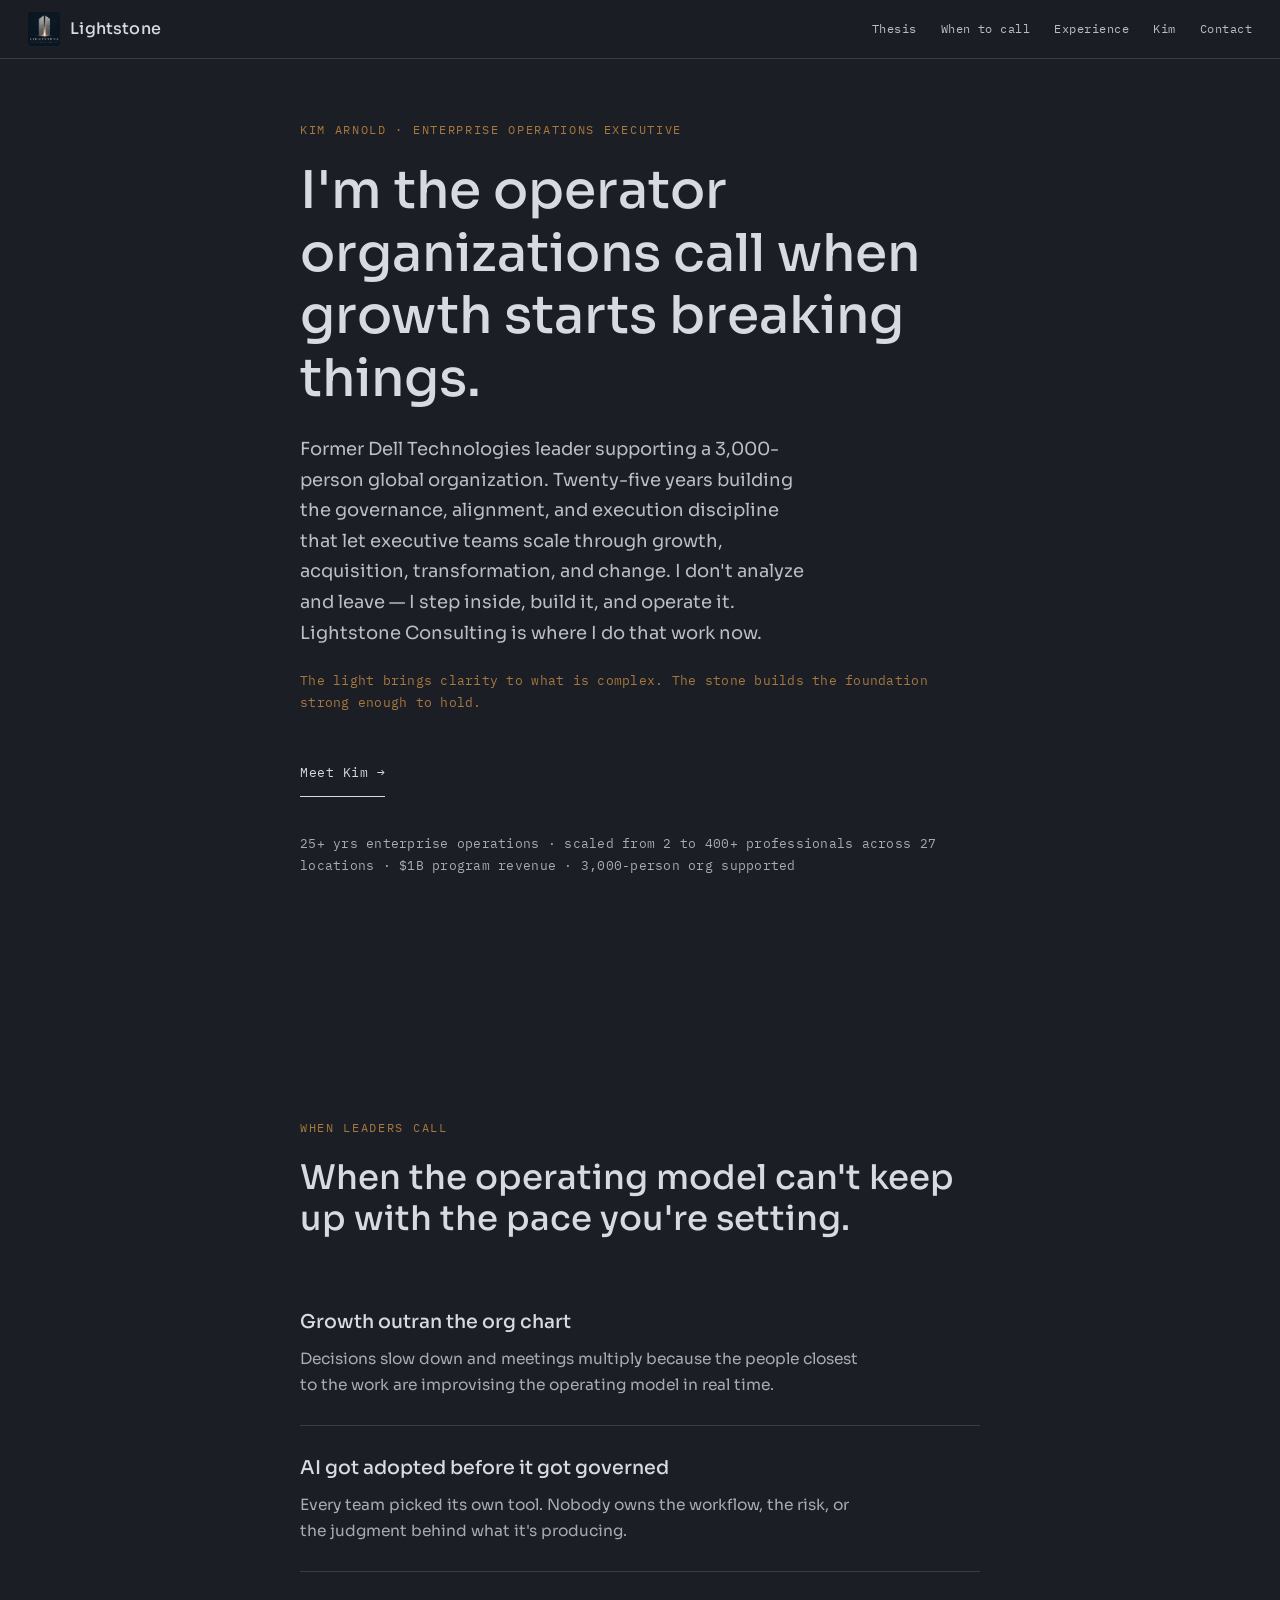
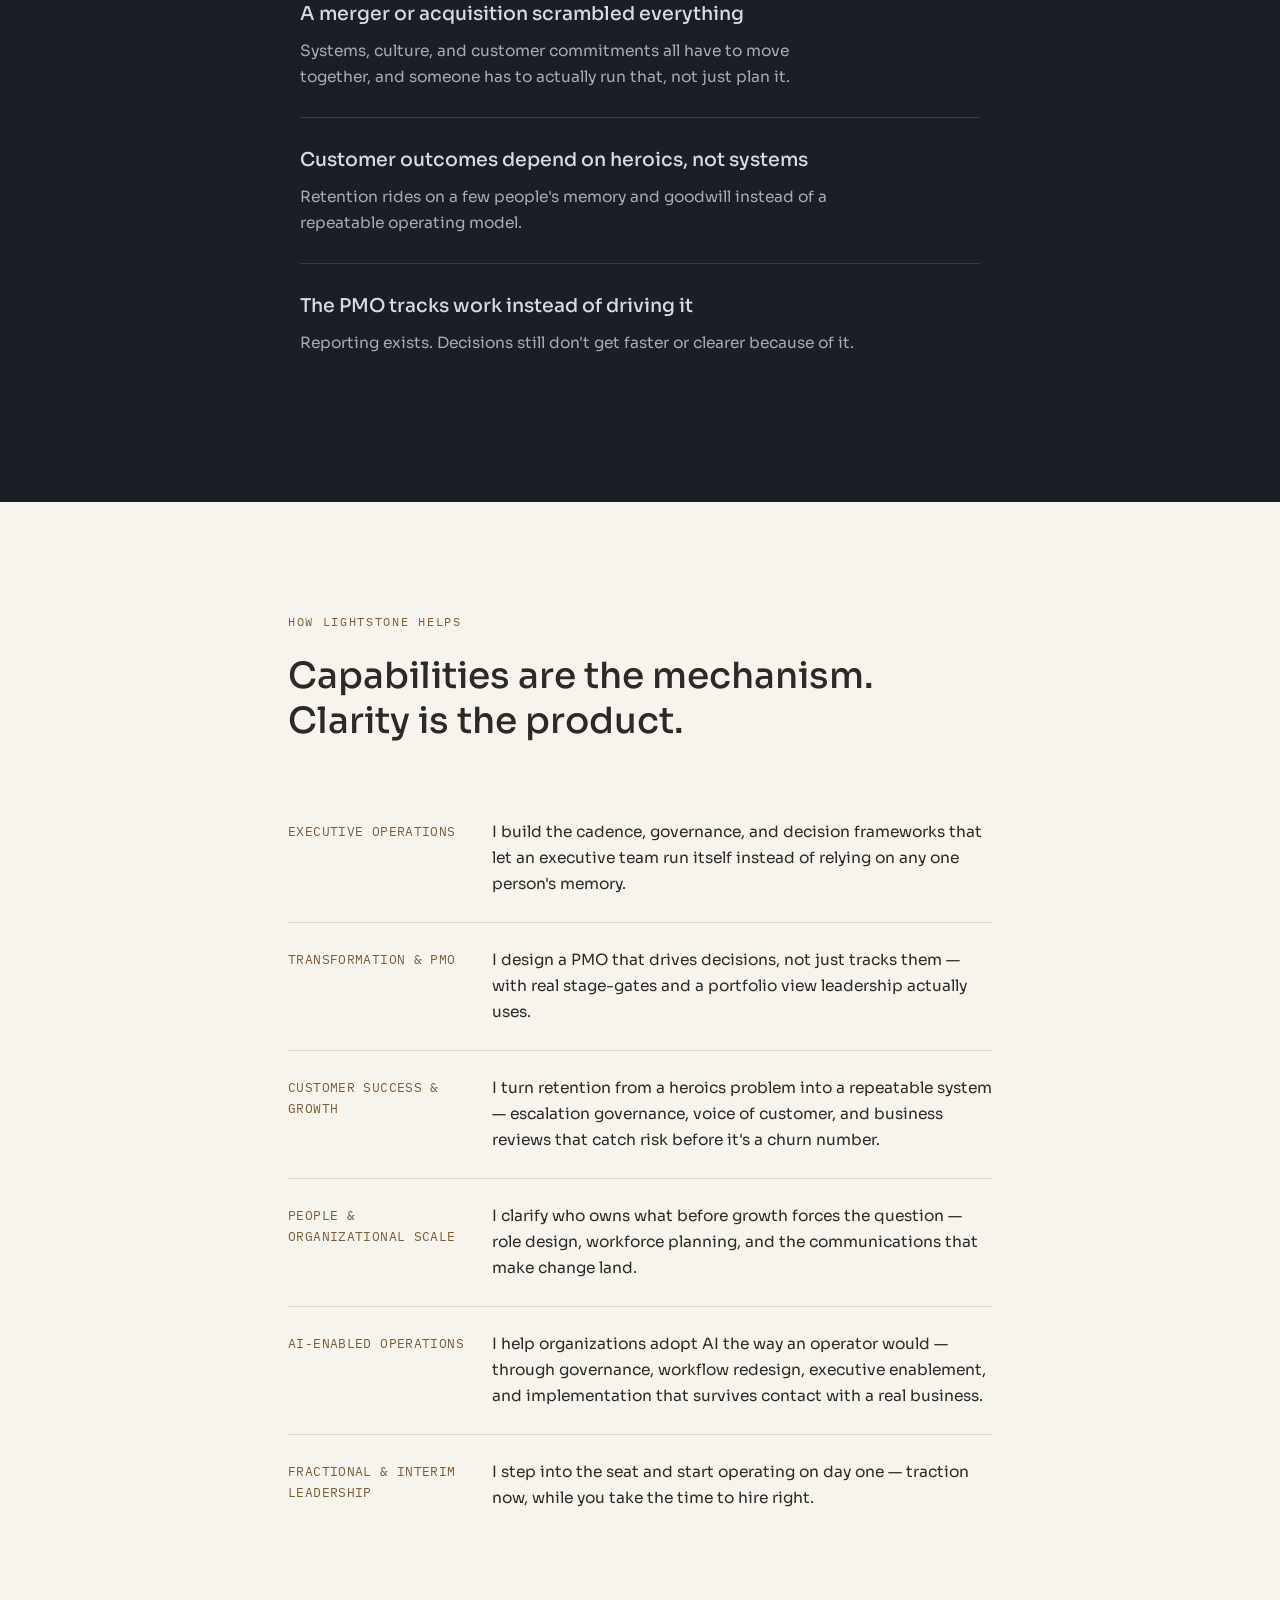
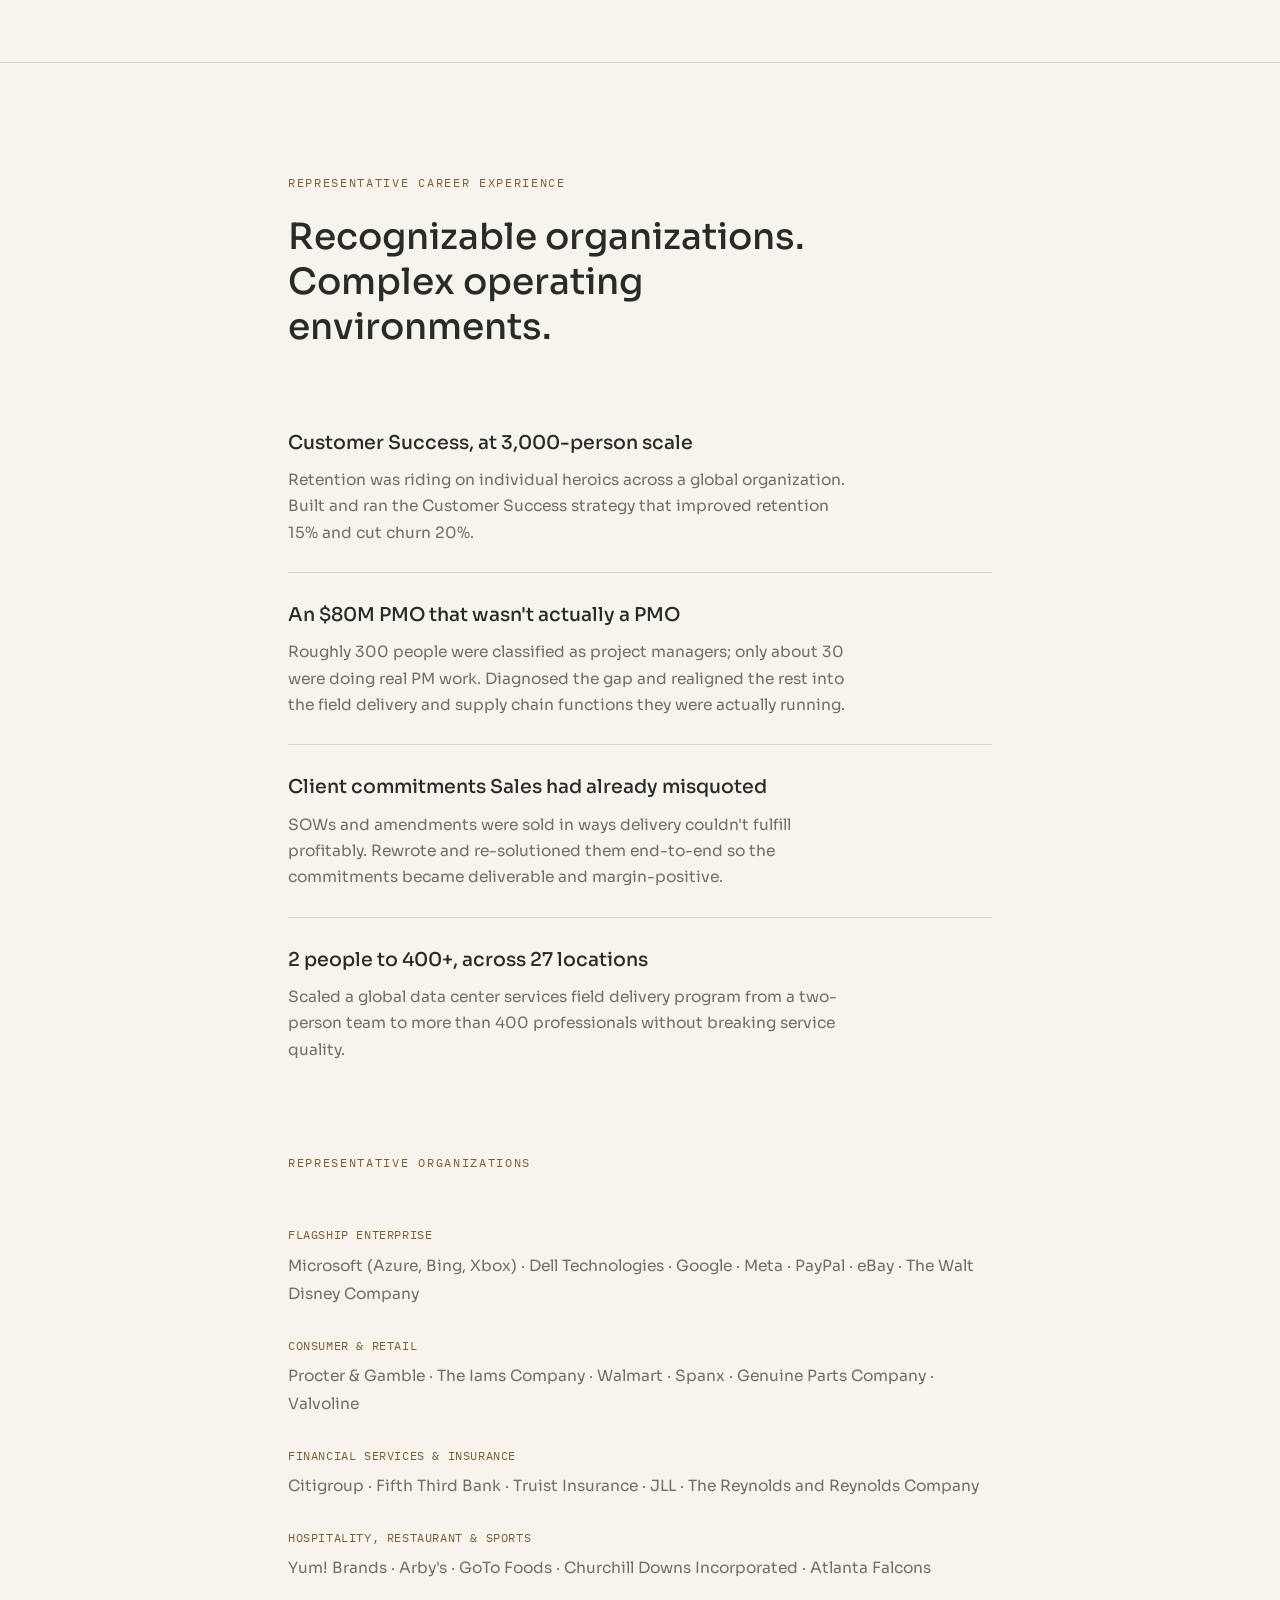
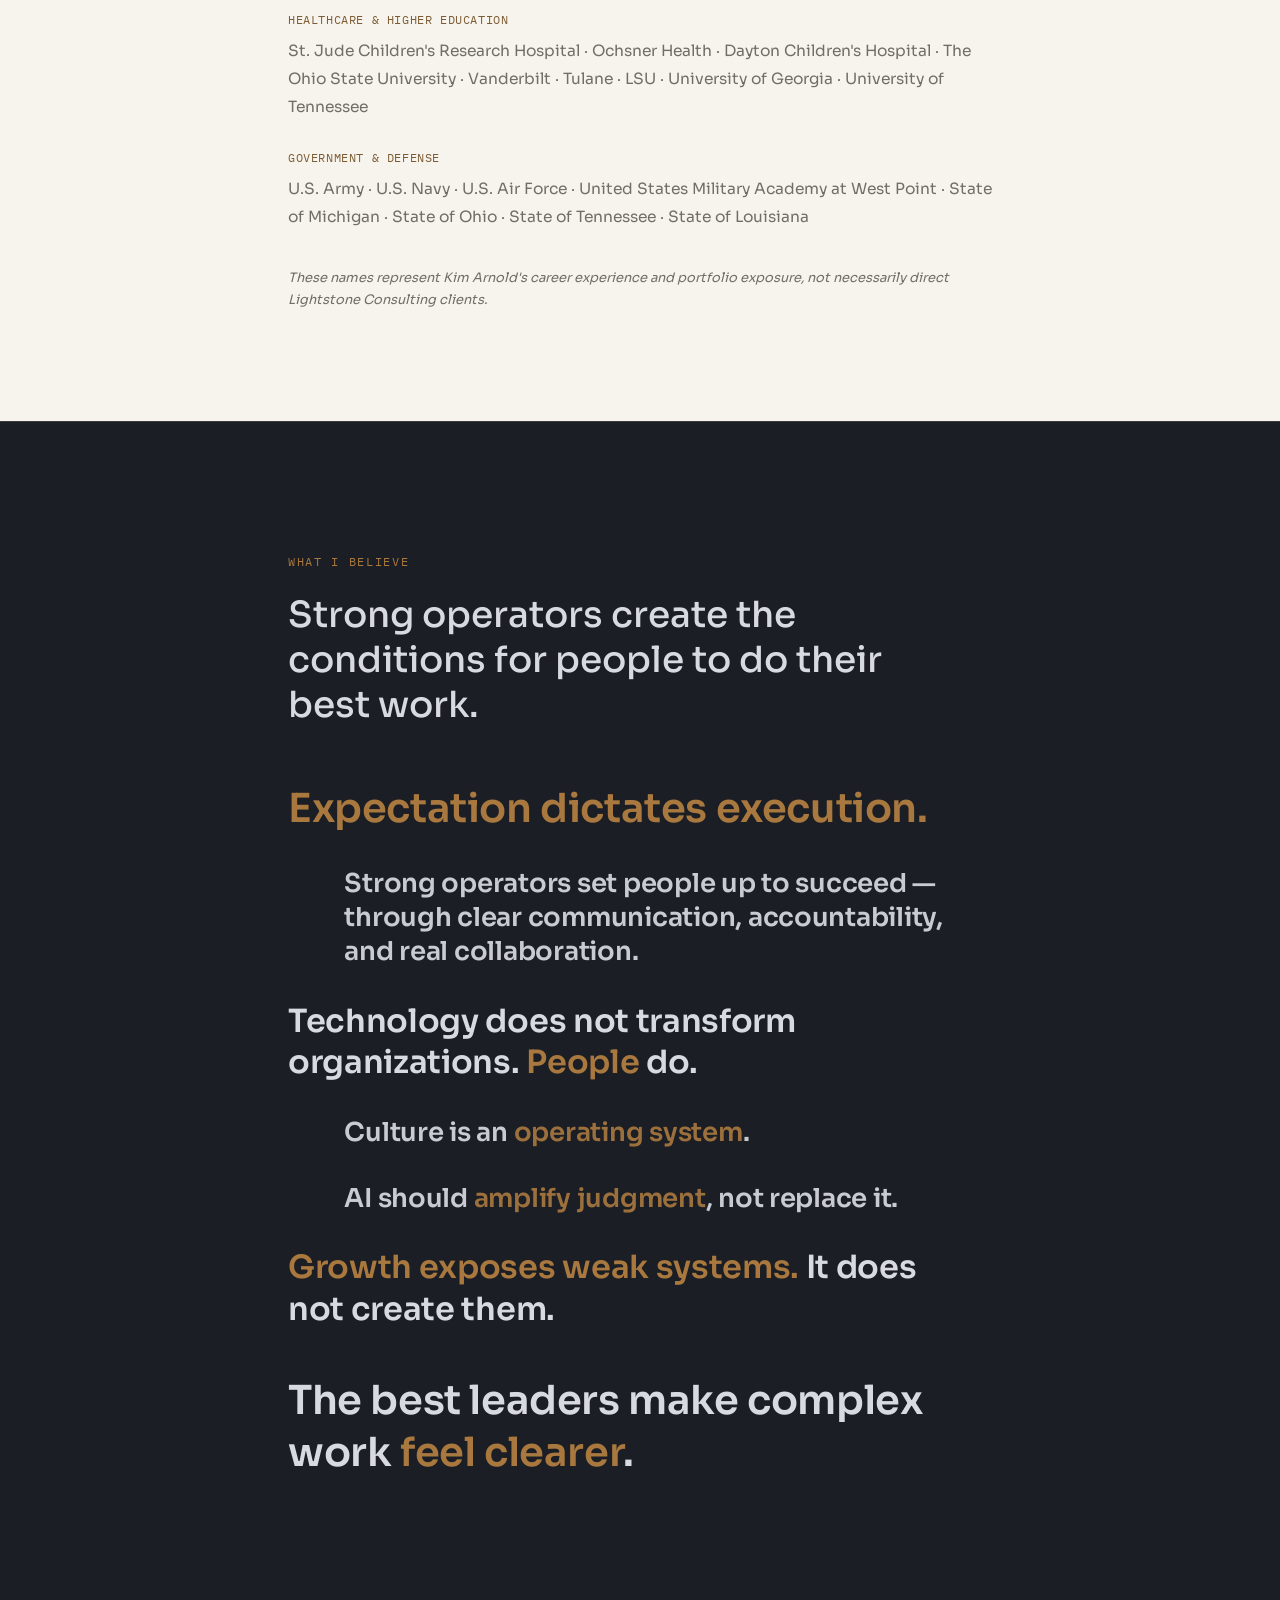
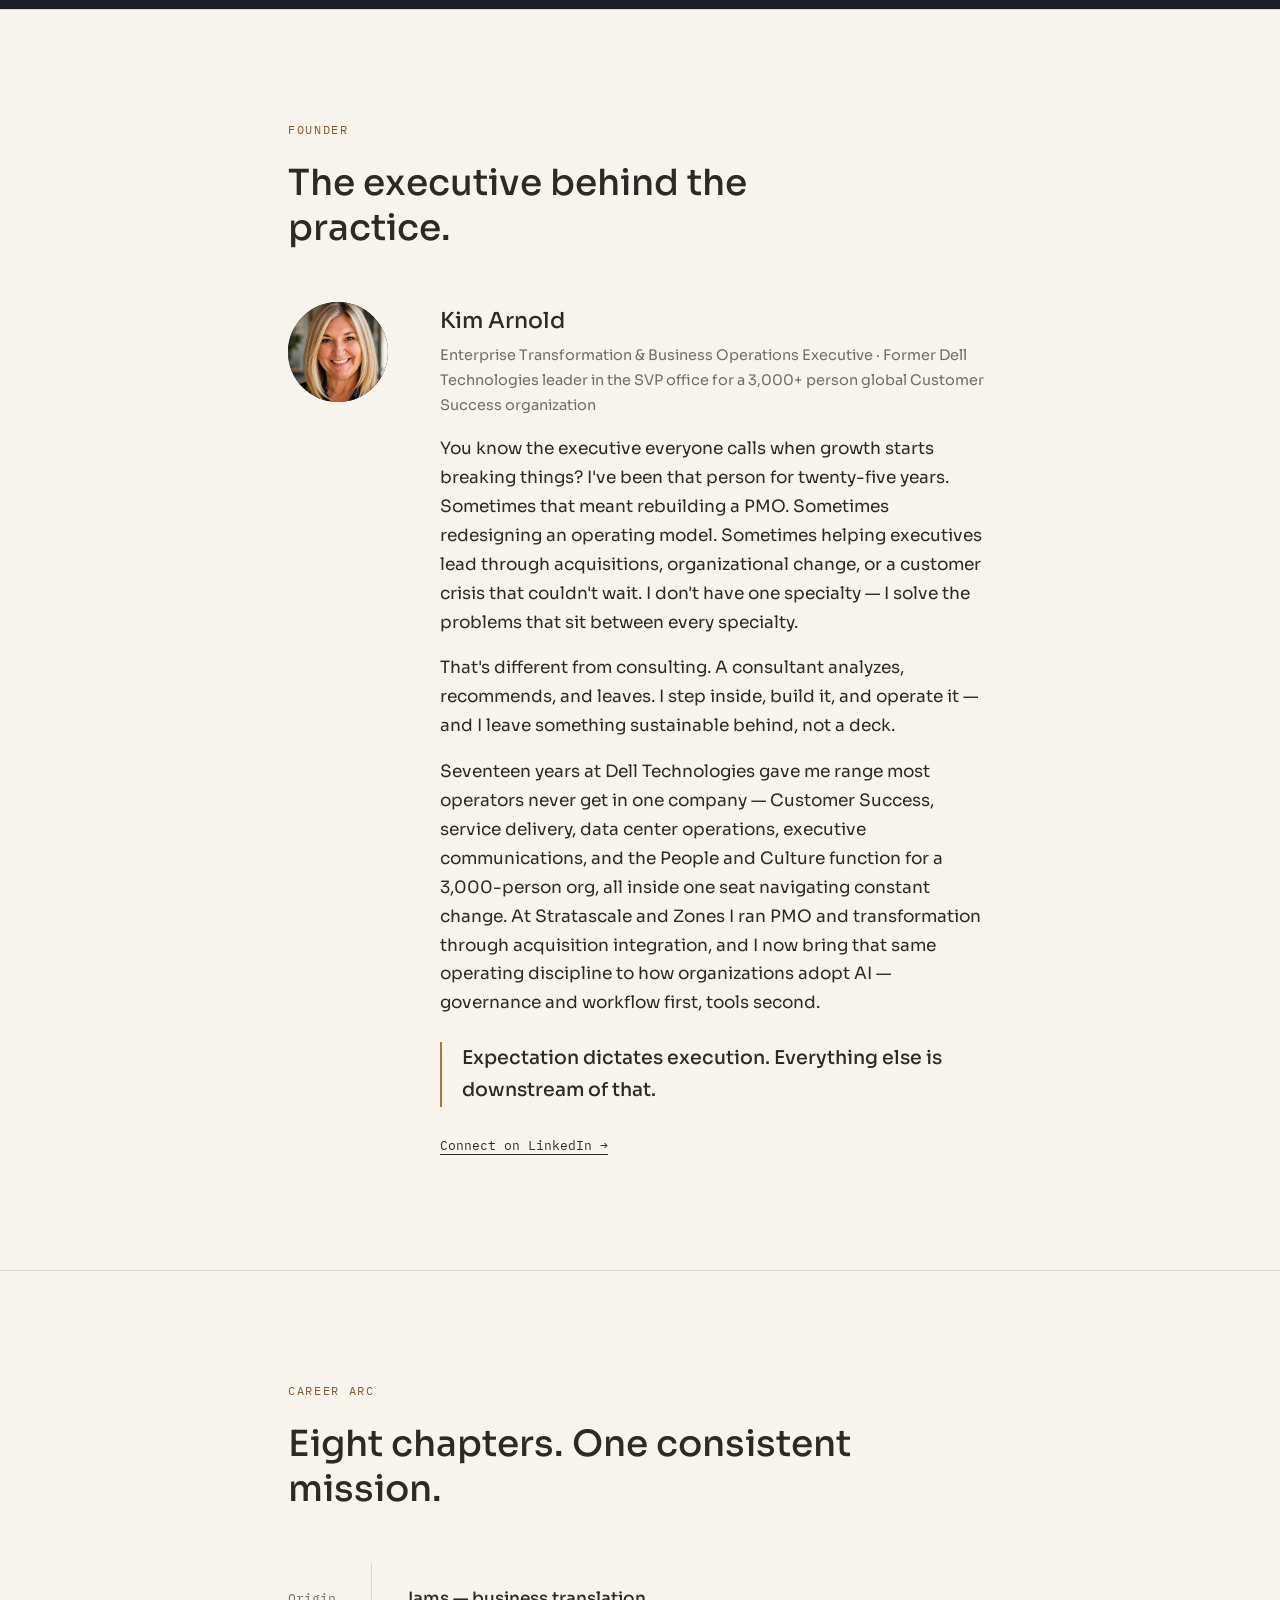
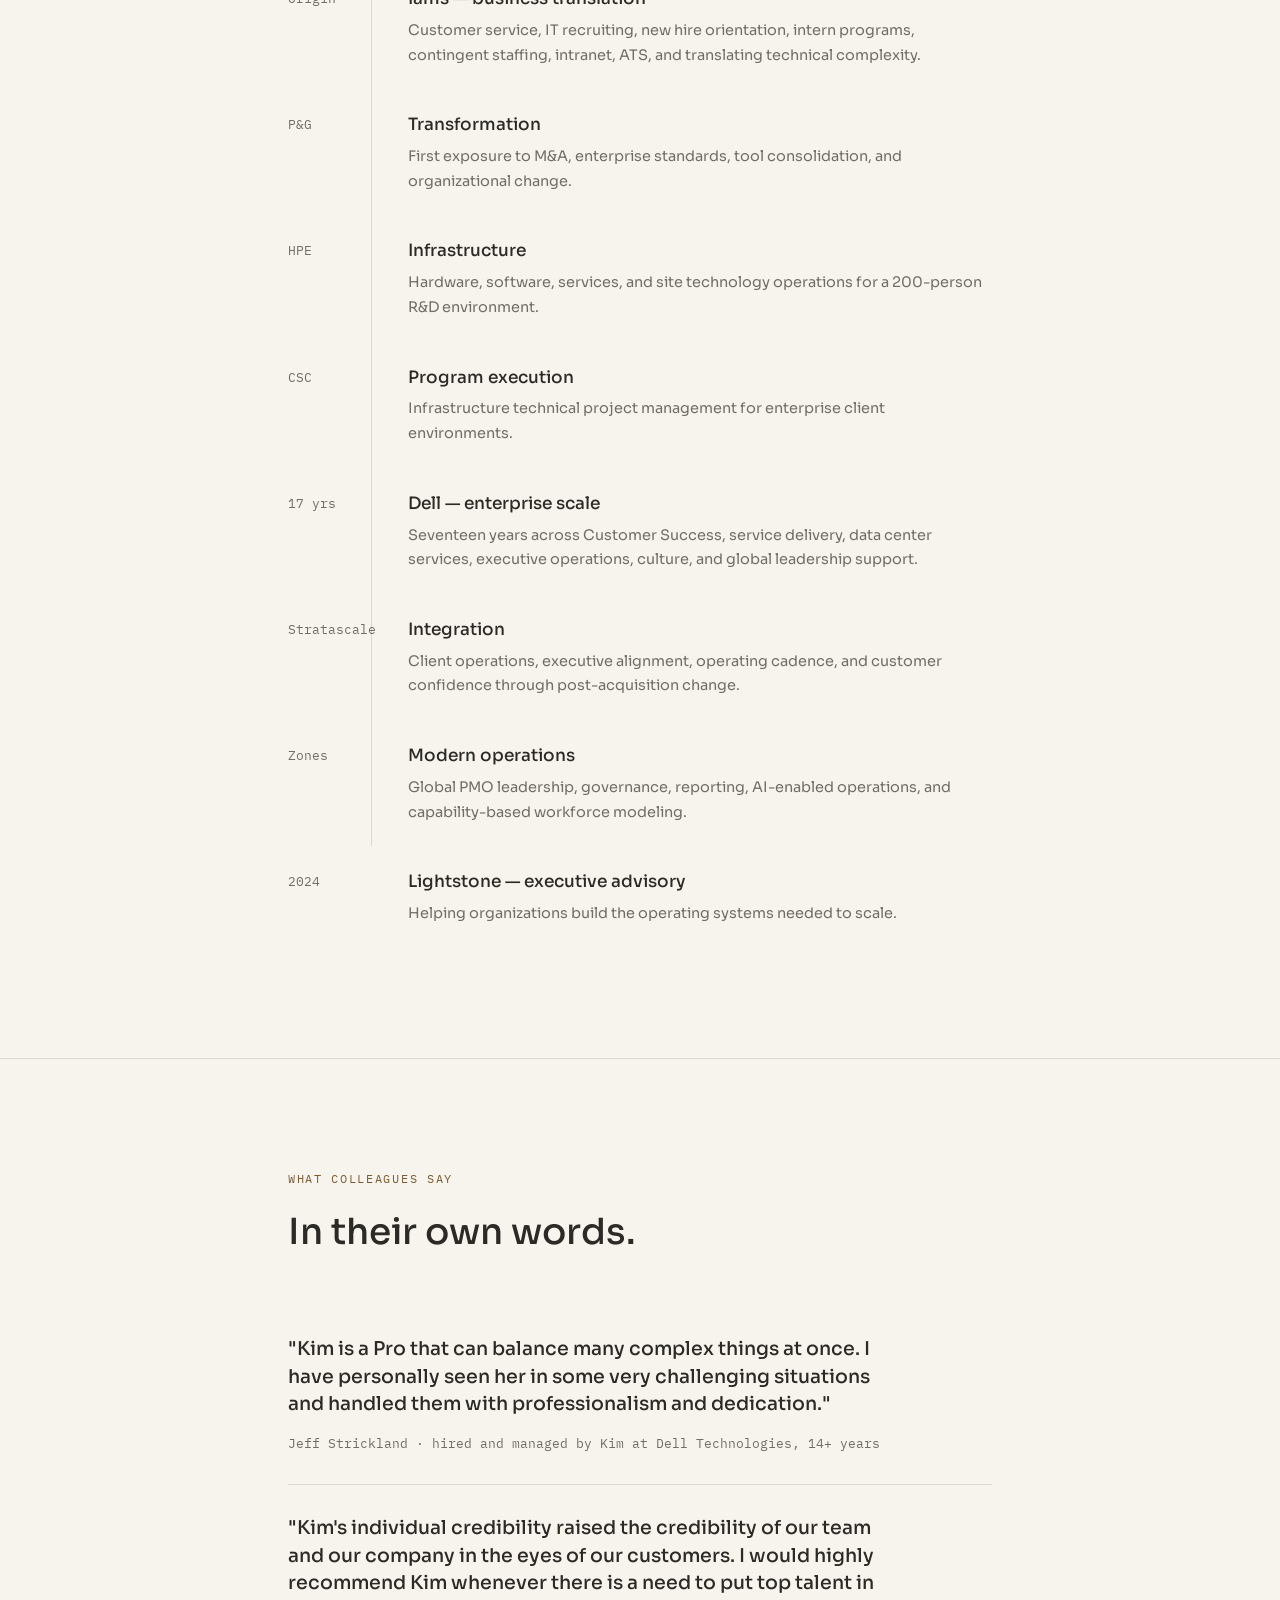
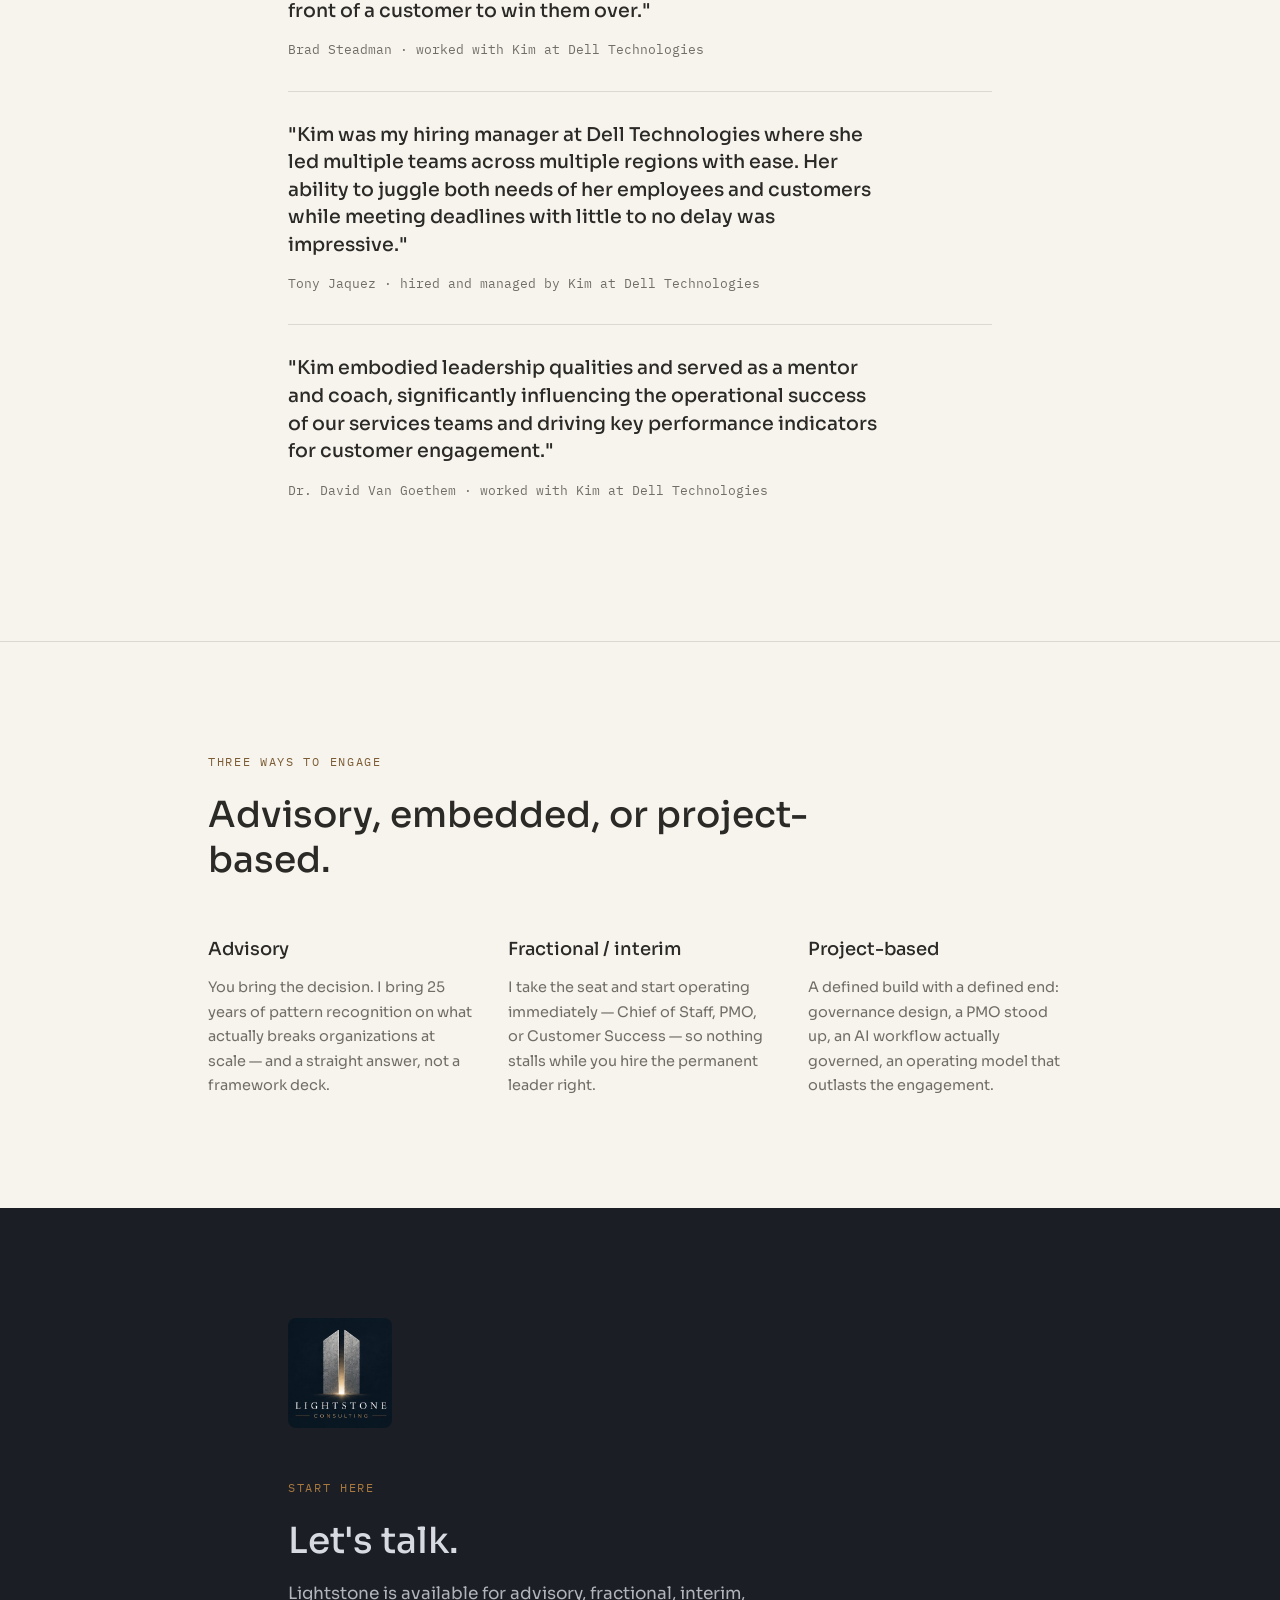
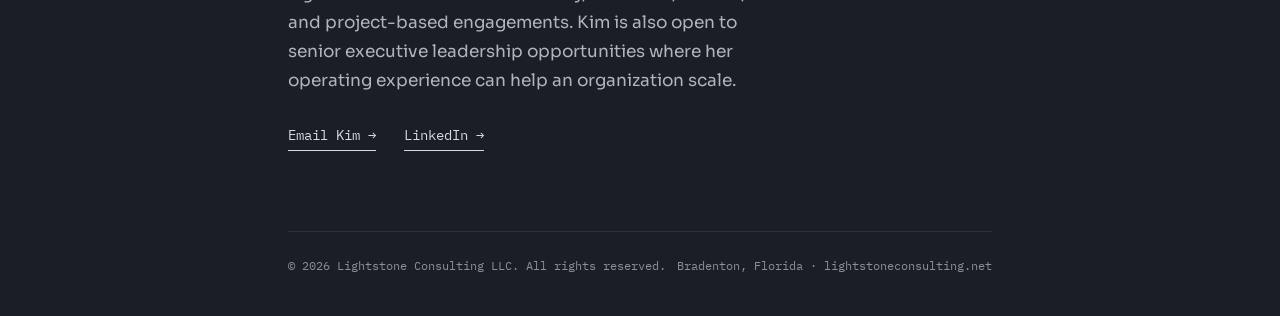
==== index.html @ 199e10e1 "Add files via upload" ====
<!DOCTYPE html>
<html lang="en">
<head>
<meta charset="UTF-8">
<meta name="viewport" content="width=device-width, initial-scale=1.0">
<title>Lightstone Consulting | Kim Arnold</title>
<meta name="description" content="Lightstone Consulting — Kim Arnold's executive advisory practice for organizations scaling through growth, transformation, and change.">
<link rel="preconnect" href="https://fonts.googleapis.com">
<link rel="preconnect" href="https://fonts.gstatic.com" crossorigin>
<link href="https://fonts.googleapis.com/css2?family=Sora:wght@400;500;600&family=IBM+Plex+Mono:wght@400;500&display=swap" rel="stylesheet">
<style>
  :root{
    --fog: #1b1e24;
    --fog-text: #d7dae0;
    --clear: #f7f4ee;
    --clear-text: #2b2a26;
    --muted: #706e66;
    --brass: #a8783f;
    --brass-dim: #7c5c34;
    --rule: rgba(43,42,38,0.14);
    --rule-dark: rgba(215,218,224,0.16);
    --serif: 'Sora', sans-serif;
    --sans: 'Sora', sans-serif;
    --mono: 'IBM Plex Mono', monospace;
  }
  *{box-sizing:border-box;}
  html{scroll-behavior:smooth;}
  body{
    margin:0;
    background:var(--clear);
    color:var(--clear-text);
    font-family:var(--sans);
    font-size:17px;
    line-height:1.7;
    -webkit-font-smoothing:antialiased;
  }
  a{color:inherit;}
  .wrap{max-width:760px;margin:0 auto;padding:0 28px;}
  .wrap-wide{max-width:920px;margin:0 auto;padding:0 28px;}

  /* nav */
  nav{
    position:fixed; top:0; left:0; right:0; z-index:50;
    display:flex; align-items:center; justify-content:space-between;
    padding:12px 28px;
    font-family:var(--mono); font-size:12px; letter-spacing:0.04em;
    color:var(--fog-text);
    background:rgba(27,30,36,0.92);
    border-bottom:1px solid var(--rule-dark);
  }
  nav .mark{font-family:var(--serif); font-size:16px; font-weight:500; letter-spacing:0.01em; display:flex; align-items:center; gap:10px;}
  nav .mark img{height:34px; width:auto; border-radius:4px; display:block;}
  nav ul{list-style:none; display:flex; gap:24px; margin:0; padding:0;}
  nav a{text-decoration:none; opacity:0.85;}
  nav a:hover{opacity:1;}
  @media (max-width:640px){ nav ul{display:none;} }

  /* fog sequence */
  #fogstage{
    position:relative;
    background:var(--fog);
    color:var(--fog-text);
    overflow:hidden;
  }
  #beam{
    position:fixed; top:0; left:-30%; width:16%; height:100vh;
    background:rgba(255,255,255,0.06);
    transform:skewX(-12deg);
    pointer-events:none;
    z-index:1;
  }
  .fog-panel{
    min-height:100vh;
    display:flex; flex-direction:column; justify-content:center;
    padding:120px 28px;
    position:relative; z-index:2;
  }
  .eyebrow{
    font-family:var(--mono); font-size:12px; letter-spacing:0.14em; text-transform:uppercase;
    margin-bottom:20px; color:var(--brass);
  }
  .fog-panel h1{
    font-family:var(--serif); font-weight:500; font-size:clamp(30px,5vw,52px);
    line-height:1.2; max-width:680px; margin:0 0 24px;
  }
  .fog-panel p.lead{
    font-size:18px; max-width:520px; color:inherit; opacity:0.85; margin:0;
  }
  .fog-stat-line{
    font-family:var(--mono); font-size:13px; margin-top:36px; opacity:0.75; letter-spacing:0.02em;
  }
  .cta{
    display:inline-block; margin-top:36px;
    font-family:var(--mono); font-size:13px; letter-spacing:0.04em;
    text-decoration:none; padding:12px 0;
    border-bottom:1px solid currentColor;
  }

  /* settled sections */
  section{ padding:110px 0; position:relative; }
  section + section{ border-top:1px solid var(--rule); }
  .section-head{ margin-bottom:52px; }
  .section-head .eyebrow{ color:var(--brass-dim); }
  h2{
    font-family:var(--serif); font-weight:500; font-size:clamp(26px,3.4vw,36px);
    line-height:1.25; margin:0; max-width:600px;
  }

  .reveal{ opacity:0; transform:translateY(14px); transition:opacity 0.7s ease, transform 0.7s ease; }
  .reveal.in-view{ opacity:1; transform:translateY(0); }

  /* when leaders call - flowing list */
  .call-item{ padding:26px 0; border-top:1px solid var(--rule); }
  .call-item:first-of-type{ border-top:none; }
  .call-item h3{ font-family:var(--serif); font-weight:500; font-size:19px; margin:0 0 8px; }
  .call-item p{ margin:0; color:var(--muted); font-size:15.5px; max-width:560px; }

  /* capabilities - definition list, no numbers */
  .cap-item{ display:grid; grid-template-columns:180px 1fr; gap:24px; padding:24px 0; border-top:1px solid var(--rule); }
  .cap-item:first-of-type{ border-top:none; }
  .cap-item dt{ font-family:var(--mono); font-size:12.5px; letter-spacing:0.03em; color:var(--brass-dim); text-transform:uppercase; padding-top:2px; }
  .cap-item dd{ margin:0; font-size:15.5px; color:var(--clear-text); max-width:520px; }
  @media (max-width:600px){ .cap-item{ grid-template-columns:1fr; gap:8px; } }

  /* experience - flowing categorized text */
  .exp-cat{ margin-bottom:28px; }
  .exp-cat .cat-label{ font-family:var(--mono); font-size:12px; letter-spacing:0.05em; text-transform:uppercase; color:var(--brass-dim); margin-bottom:6px; }
  .exp-cat .names{ font-size:15.5px; color:var(--muted); line-height:1.8; }
  .exp-note{ font-size:13px; color:var(--muted); font-style:italic; margin-top:36px; }

  /* beliefs - manifesto break */
  #beliefs{ background:var(--fog); color:var(--fog-text); border-top-color:var(--rule-dark); padding:130px 0; }
  #beliefs .eyebrow{ color:var(--brass); }
  #beliefs h2{ color:var(--fog-text); }
  .belief-list{ margin-top:56px; }
  .belief{ font-family:var(--serif); font-weight:600; line-height:1.3; letter-spacing:-0.01em; margin:0 0 32px; max-width:640px; }
  .belief:last-child{ margin-bottom:0; margin-top:44px; }
  .belief .hl{ color:var(--brass); }

  /* founder */
  .founder-grid{ display:grid; grid-template-columns:120px 1fr; gap:32px; align-items:start; }
  .avatar{
    width:100px; height:100px; border-radius:50%;
    background:var(--fog); color:var(--fog-text);
    display:flex; align-items:center; justify-content:center;
    font-family:var(--serif); font-size:30px; font-weight:500;
  }
  .founder-name{ font-family:var(--serif); font-size:22px; font-weight:500; margin:0 0 4px; }
  .founder-title{ color:var(--muted); font-size:14.5px; margin:0 0 18px; }
  blockquote{ font-family:var(--serif); font-weight:500; font-size:19px; margin:24px 0; padding-left:20px; border-left:2px solid var(--brass); color:var(--clear-text); }
  @media (max-width:600px){ .founder-grid{ grid-template-columns:1fr; } }

  /* career arc - vertical rule timeline */
  .arc-item{ display:grid; grid-template-columns:96px 1fr; gap:24px; padding:22px 0; position:relative; }
  .arc-item::before{ content:''; position:absolute; left:96px; top:0; bottom:0; width:1px; background:var(--rule); margin-left:-13px; }
  .arc-item:last-child::before{ display:none; }
  .arc-year{ font-family:var(--mono); font-size:12.5px; color:var(--muted); padding-top:3px; }
  .arc-body h3{ font-family:var(--serif); font-size:17px; font-weight:500; margin:0 0 4px; }
  .arc-body p{ margin:0; font-size:14.5px; color:var(--muted); }
  @media (max-width:600px){ .arc-item{ grid-template-columns:70px 1fr; } .arc-item::before{ left:70px; } }

  /* thinking - editorial list */
  .think-item{ padding:26px 0; border-top:1px solid var(--rule); }
  .think-item:first-of-type{ border-top:none; }
  .think-item .tag{ font-family:var(--mono); font-size:11px; letter-spacing:0.05em; text-transform:uppercase; color:var(--brass-dim); }
  .think-item h3{ font-family:var(--serif); font-size:19px; font-weight:500; margin:8px 0 8px; }
  .think-item p{ margin:0; color:var(--muted); font-size:15px; max-width:560px; }

  /* engage - three column */
  /* testimonials */
  .testimonial{ padding:30px 0; border-top:1px solid var(--rule); }
  .testimonial:first-of-type{ border-top:none; }
  .testimonial p{ font-family:var(--serif); font-weight:500; font-size:19px; line-height:1.45; margin:0 0 14px; max-width:600px; }
  .testimonial .attribution{ font-family:var(--mono); font-size:12.5px; color:var(--muted); }

  .engage-grid{ display:grid; grid-template-columns:repeat(3,1fr); gap:36px; }
  .engage-grid h3{ font-family:var(--serif); font-size:18px; font-weight:500; margin:0 0 10px; }
  .engage-grid p{ margin:0; font-size:14.5px; color:var(--muted); }
  @media (max-width:700px){ .engage-grid{ grid-template-columns:1fr; gap:28px; } }

  /* contact / footer */
  footer{ background:var(--fog); color:var(--fog-text); padding:110px 0 40px; }
  footer h2{ color:var(--fog-text); }
  footer p{ color:var(--fog-text); opacity:0.8; max-width:480px; }
  footer .contact-link{ font-family:var(--mono); font-size:14px; text-decoration:none; border-bottom:1px solid currentColor; padding-bottom:2px; }
  .footer-meta{ margin-top:80px; padding-top:24px; border-top:1px solid var(--rule-dark); font-family:var(--mono); font-size:12px; opacity:0.6; display:flex; justify-content:space-between; flex-wrap:wrap; gap:8px; }

  @media (prefers-reduced-motion: reduce){
    html{scroll-behavior:auto;}
    .reveal{ transition:none; opacity:1; transform:none; }
    #beam{ display:none; }
  }
</style>
</head>
<body>

<nav>
  <div class="mark"><img src="[data-uri]" alt="Lightstone Consulting logo"> Lightstone</div>
  <ul>
    <li><a href="#thesis">Thesis</a></li>
    <li><a href="#when">When to call</a></li>
    <li><a href="#experience">Experience</a></li>
    <li><a href="#kim">Kim</a></li>
    <li><a href="#contact">Contact</a></li>
  </ul>
</nav>

<div id="beam"></div>

<div id="fogstage">
  <div class="fog-panel" id="thesis">
    <div class="wrap" style="max-width:680px; padding:0;">
      <div class="eyebrow">Kim Arnold · Enterprise Operations Executive</div>
      <h1>I'm the operator organizations call when growth starts breaking things.</h1>
      <p class="lead">Former Dell Technologies leader supporting a 3,000-person global organization. Twenty-five years building the governance, alignment, and execution discipline that let executive teams scale through growth, acquisition, transformation, and change. I don't analyze and leave — I step inside, build it, and operate it. Lightstone Consulting is where I do that work now.</p>
      <p style="font-family:var(--mono); font-size:13px; color:var(--brass); letter-spacing:0.02em; margin:22px 0 0;">The light brings clarity to what is complex. The stone builds the foundation strong enough to hold.</p>
      <a class="cta" href="#kim">Meet Kim →</a>
      <div class="fog-stat-line">25+ yrs enterprise operations · scaled from 2 to 400+ professionals across 27 locations · $1B program revenue · 3,000-person org supported</div>
    </div>
  </div>

  <div class="fog-panel" id="when">
    <div class="wrap" style="max-width:680px; padding:0;">
      <div class="eyebrow">When leaders call</div>
      <h1 style="font-size:clamp(24px,3.6vw,34px);">When the operating model can't keep up with the pace you're setting.</h1>
      <div style="margin-top:40px;">
        <div class="call-item" style="border-top:none;">
          <h3 style="color:inherit;">Growth outran the org chart</h3>
          <p style="color:inherit; opacity:0.75;">Decisions slow down and meetings multiply because the people closest to the work are improvising the operating model in real time.</p>
        </div>
        <div class="call-item" style="border-top-color:var(--rule-dark);">
          <h3 style="color:inherit;">AI got adopted before it got governed</h3>
          <p style="color:inherit; opacity:0.75;">Every team picked its own tool. Nobody owns the workflow, the risk, or the judgment behind what it's producing.</p>
        </div>
        <div class="call-item" style="border-top-color:var(--rule-dark);">
          <h3 style="color:inherit;">A merger or acquisition scrambled everything</h3>
          <p style="color:inherit; opacity:0.75;">Systems, culture, and customer commitments all have to move together, and someone has to actually run that, not just plan it.</p>
        </div>
        <div class="call-item" style="border-top-color:var(--rule-dark);">
          <h3 style="color:inherit;">Customer outcomes depend on heroics, not systems</h3>
          <p style="color:inherit; opacity:0.75;">Retention rides on a few people's memory and goodwill instead of a repeatable operating model.</p>
        </div>
        <div class="call-item" style="border-top-color:var(--rule-dark);">
          <h3 style="color:inherit;">The PMO tracks work instead of driving it</h3>
          <p style="color:inherit; opacity:0.75;">Reporting exists. Decisions still don't get faster or clearer because of it.</p>
        </div>
      </div>
    </div>
  </div>
</div>

<section id="capabilities">
  <div class="wrap">
    <div class="section-head reveal">
      <div class="eyebrow">How Lightstone helps</div>
      <h2>Capabilities are the mechanism. Clarity is the product.</h2>
    </div>
    <dl class="reveal">
      <div class="cap-item">
        <dt>Executive operations</dt>
        <dd>I build the cadence, governance, and decision frameworks that let an executive team run itself instead of relying on any one person's memory.</dd>
      </div>
      <div class="cap-item">
        <dt>Transformation &amp; PMO</dt>
        <dd>I design a PMO that drives decisions, not just tracks them — with real stage-gates and a portfolio view leadership actually uses.</dd>
      </div>
      <div class="cap-item">
        <dt>Customer success &amp; growth</dt>
        <dd>I turn retention from a heroics problem into a repeatable system — escalation governance, voice of customer, and business reviews that catch risk before it's a churn number.</dd>
      </div>
      <div class="cap-item">
        <dt>People &amp; organizational scale</dt>
        <dd>I clarify who owns what before growth forces the question — role design, workforce planning, and the communications that make change land.</dd>
      </div>
      <div class="cap-item">
        <dt>AI-enabled operations</dt>
        <dd>I help organizations adopt AI the way an operator would — through governance, workflow redesign, executive enablement, and implementation that survives contact with a real business.</dd>
      </div>
      <div class="cap-item">
        <dt>Fractional &amp; interim leadership</dt>
        <dd>I step into the seat and start operating on day one — traction now, while you take the time to hire right.</dd>
      </div>
    </dl>
  </div>
</section>

<section id="experience">
  <div class="wrap">
    <div class="section-head reveal">
      <div class="eyebrow">Representative career experience</div>
      <h2>Recognizable organizations. Complex operating environments.</h2>
    </div>
    <div class="reveal">
      <div class="call-item" style="border-top:none;">
        <h3>Customer Success, at 3,000-person scale</h3>
        <p>Retention was riding on individual heroics across a global organization. Built and ran the Customer Success strategy that improved retention 15% and cut churn 20%.</p>
      </div>
      <div class="call-item" style="border-top-color:var(--rule);">
        <h3>An $80M PMO that wasn't actually a PMO</h3>
        <p>Roughly 300 people were classified as project managers; only about 30 were doing real PM work. Diagnosed the gap and realigned the rest into the field delivery and supply chain functions they were actually running.</p>
      </div>
      <div class="call-item" style="border-top-color:var(--rule);">
        <h3>Client commitments Sales had already misquoted</h3>
        <p>SOWs and amendments were sold in ways delivery couldn't fulfill profitably. Rewrote and re-solutioned them end-to-end so the commitments became deliverable and margin-positive.</p>
      </div>
      <div class="call-item" style="border-top-color:var(--rule);">
        <h3>2 people to 400+, across 27 locations</h3>
        <p>Scaled a global data center services field delivery program from a two-person team to more than 400 professionals without breaking service quality.</p>
      </div>
    </div>
    <div class="section-head reveal" style="margin-top:64px;">
      <div class="eyebrow">Representative organizations</div>
    </div>
    <div class="reveal">
      <div class="exp-cat">
        <div class="cat-label">Flagship enterprise</div>
        <div class="names">Microsoft (Azure, Bing, Xbox) · Dell Technologies · Google · Meta · PayPal · eBay · The Walt Disney Company</div>
      </div>
      <div class="exp-cat">
        <div class="cat-label">Consumer &amp; retail</div>
        <div class="names">Procter &amp; Gamble · The Iams Company · Walmart · Spanx · Genuine Parts Company · Valvoline</div>
      </div>
      <div class="exp-cat">
        <div class="cat-label">Financial services &amp; insurance</div>
        <div class="names">Citigroup · Fifth Third Bank · Truist Insurance · JLL · The Reynolds and Reynolds Company</div>
      </div>
      <div class="exp-cat">
        <div class="cat-label">Hospitality, restaurant &amp; sports</div>
        <div class="names">Yum! Brands · Arby's · GoTo Foods · Churchill Downs Incorporated · Atlanta Falcons</div>
      </div>
      <div class="exp-cat">
        <div class="cat-label">Healthcare &amp; higher education</div>
        <div class="names">St. Jude Children's Research Hospital · Ochsner Health · Dayton Children's Hospital · The Ohio State University · Vanderbilt · Tulane · LSU · University of Georgia · University of Tennessee</div>
      </div>
      <div class="exp-cat">
        <div class="cat-label">Government &amp; defense</div>
        <div class="names">U.S. Army · U.S. Navy · U.S. Air Force · United States Military Academy at West Point · State of Michigan · State of Ohio · State of Tennessee · State of Louisiana</div>
      </div>
      <div class="exp-note">These names represent Kim Arnold's career experience and portfolio exposure, not necessarily direct Lightstone Consulting clients.</div>
    </div>
  </div>
</section>

<section id="beliefs">
  <div class="wrap">
    <div class="section-head reveal">
      <div class="eyebrow">What I believe</div>
      <h2>Strong operators create the conditions for people to do their best work.</h2>
    </div>
    <div class="belief-list reveal">
      <div class="belief" style="font-size:clamp(26px,4vw,40px);"><span class="hl">Expectation dictates execution.</span></div>
      <div class="belief" style="font-size:clamp(20px,2.6vw,26px); margin-left:8%; color:var(--fog-text); opacity:0.92;">Strong operators set people up to succeed — through clear communication, accountability, and real collaboration.</div>
      <div class="belief" style="font-size:clamp(22px,3.2vw,32px);">Technology does not transform organizations. <span class="hl">People</span> do.</div>
      <div class="belief" style="font-size:clamp(20px,2.6vw,26px); margin-left:8%; color:var(--fog-text); opacity:0.92;">Culture is an <span class="hl">operating system</span>.</div>
      <div class="belief" style="font-size:clamp(20px,2.6vw,26px); margin-left:8%; color:var(--fog-text); opacity:0.92;">AI should <span class="hl">amplify judgment</span>, not replace it.</div>
      <div class="belief" style="font-size:clamp(22px,3.2vw,32px);"><span class="hl">Growth exposes weak systems.</span> It does not create them.</div>
      <div class="belief" style="font-size:clamp(26px,4vw,40px);">The best leaders make complex work <span class="hl">feel clearer</span>.</div>
    </div>
  </div>
</section>

<section id="kim">
  <div class="wrap">
    <div class="section-head reveal">
      <div class="eyebrow">Founder</div>
      <h2>The executive behind the practice.</h2>
    </div>
    <div class="founder-grid reveal">
      <img class="avatar" src="[data-uri]" alt="Kim Arnold" style="width:100px; height:100px; border-radius:50%; object-fit:cover; object-position:top center;">
      <div>
        <p class="founder-name">Kim Arnold</p>
        <p class="founder-title">Enterprise Transformation &amp; Business Operations Executive · Former Dell Technologies leader in the SVP office for a 3,000+ person global Customer Success organization</p>
        <p>You know the executive everyone calls when growth starts breaking things? I've been that person for twenty-five years. Sometimes that meant rebuilding a PMO. Sometimes redesigning an operating model. Sometimes helping executives lead through acquisitions, organizational change, or a customer crisis that couldn't wait. I don't have one specialty — I solve the problems that sit between every specialty.</p>
        <p>That's different from consulting. A consultant analyzes, recommends, and leaves. I step inside, build it, and operate it — and I leave something sustainable behind, not a deck.</p>
        <p>Seventeen years at Dell Technologies gave me range most operators never get in one company — Customer Success, service delivery, data center operations, executive communications, and the People and Culture function for a 3,000-person org, all inside one seat navigating constant change. At Stratascale and Zones I ran PMO and transformation through acquisition integration, and I now bring that same operating discipline to how organizations adopt AI — governance and workflow first, tools second.</p>
        <blockquote>Expectation dictates execution. Everything else is downstream of that.</blockquote>
        <a class="contact-link" style="font-family:var(--mono); font-size:13px; border-bottom:1px solid currentColor; text-decoration:none;" href="https://www.linkedin.com/" target="_blank" rel="noopener">Connect on LinkedIn →</a>
      </div>
    </div>
  </div>
</section>

<section id="arc">
  <div class="wrap">
    <div class="section-head reveal">
      <div class="eyebrow">Career arc</div>
      <h2>Eight chapters. One consistent mission.</h2>
    </div>
    <div class="reveal">
      <div class="arc-item">
        <div class="arc-year">Origin</div>
        <div class="arc-body"><h3>Iams — business translation</h3><p>Customer service, IT recruiting, new hire orientation, intern programs, contingent staffing, intranet, ATS, and translating technical complexity.</p></div>
      </div>
      <div class="arc-item">
        <div class="arc-year">P&amp;G</div>
        <div class="arc-body"><h3>Transformation</h3><p>First exposure to M&amp;A, enterprise standards, tool consolidation, and organizational change.</p></div>
      </div>
      <div class="arc-item">
        <div class="arc-year">HPE</div>
        <div class="arc-body"><h3>Infrastructure</h3><p>Hardware, software, services, and site technology operations for a 200-person R&amp;D environment.</p></div>
      </div>
      <div class="arc-item">
        <div class="arc-year">CSC</div>
        <div class="arc-body"><h3>Program execution</h3><p>Infrastructure technical project management for enterprise client environments.</p></div>
      </div>
      <div class="arc-item">
        <div class="arc-year">17 yrs</div>
        <div class="arc-body"><h3>Dell — enterprise scale</h3><p>Seventeen years across Customer Success, service delivery, data center services, executive operations, culture, and global leadership support.</p></div>
      </div>
      <div class="arc-item">
        <div class="arc-year">Strata­scale</div>
        <div class="arc-body"><h3>Integration</h3><p>Client operations, executive alignment, operating cadence, and customer confidence through post-acquisition change.</p></div>
      </div>
      <div class="arc-item">
        <div class="arc-year">Zones</div>
        <div class="arc-body"><h3>Modern operations</h3><p>Global PMO leadership, governance, reporting, AI-enabled operations, and capability-based workforce modeling.</p></div>
      </div>
      <div class="arc-item">
        <div class="arc-year">2024</div>
        <div class="arc-body"><h3>Lightstone — executive advisory</h3><p>Helping organizations build the operating systems needed to scale.</p></div>
      </div>
    </div>
  </div>
</section>

<section id="testimonials">
  <div class="wrap">
    <div class="section-head reveal">
      <div class="eyebrow">What colleagues say</div>
      <h2>In their own words.</h2>
    </div>
    <div class="reveal">
      <div class="testimonial">
        <p>"Kim is a Pro that can balance many complex things at once. I have personally seen her in some very challenging situations and handled them with professionalism and dedication."</p>
        <div class="attribution">Jeff Strickland · hired and managed by Kim at Dell Technologies, 14+ years</div>
      </div>
      <div class="testimonial">
        <p>"Kim's individual credibility raised the credibility of our team and our company in the eyes of our customers. I would highly recommend Kim whenever there is a need to put top talent in front of a customer to win them over."</p>
        <div class="attribution">Brad Steadman · worked with Kim at Dell Technologies</div>
      </div>
      <div class="testimonial">
        <p>"Kim was my hiring manager at Dell Technologies where she led multiple teams across multiple regions with ease. Her ability to juggle both needs of her employees and customers while meeting deadlines with little to no delay was impressive."</p>
        <div class="attribution">Tony Jaquez · hired and managed by Kim at Dell Technologies</div>
      </div>
      <div class="testimonial">
        <p>"Kim embodied leadership qualities and served as a mentor and coach, significantly influencing the operational success of our services teams and driving key performance indicators for customer engagement."</p>
        <div class="attribution">Dr. David Van Goethem · worked with Kim at Dell Technologies</div>
      </div>
    </div>
  </div>
</section>

<section id="engage">
  <div class="wrap-wide">
    <div class="section-head reveal">
      <div class="eyebrow">Three ways to engage</div>
      <h2>Advisory, embedded, or project-based.</h2>
    </div>
    <div class="engage-grid reveal">
      <div>
        <h3>Advisory</h3>
        <p>You bring the decision. I bring 25 years of pattern recognition on what actually breaks organizations at scale — and a straight answer, not a framework deck.</p>
      </div>
      <div>
        <h3>Fractional / interim</h3>
        <p>I take the seat and start operating immediately — Chief of Staff, PMO, or Customer Success — so nothing stalls while you hire the permanent leader right.</p>
      </div>
      <div>
        <h3>Project-based</h3>
        <p>A defined build with a defined end: governance design, a PMO stood up, an AI workflow actually governed, an operating model that outlasts the engagement.</p>
      </div>
    </div>
  </div>
</section>

<footer id="contact">
  <div class="wrap reveal">
    <img src="[data-uri]" alt="Lightstone Consulting logo" style="height:110px; width:auto; border-radius:8px; margin-bottom:40px;">
    <div class="eyebrow" style="color:var(--brass);">Start here</div>
    <h2>Let's talk.</h2>
    <p>Lightstone is available for advisory, fractional, interim, and project-based engagements. Kim is also open to senior executive leadership opportunities where her operating experience can help an organization scale.</p>
    <div style="margin-top:28px; display:flex; gap:28px; flex-wrap:wrap;">
      <a class="contact-link" href="mailto:kim@lightstoneconsulting.net">Email Kim →</a>
      <a class="contact-link" href="https://www.linkedin.com/" target="_blank" rel="noopener">LinkedIn →</a>
    </div>
    <div class="footer-meta">
      <span>© 2026 Lightstone Consulting LLC. All rights reserved.</span>
      <span>Bradenton, Florida · lightstoneconsulting.net</span>
    </div>
  </div>
</footer>

<script>
(function(){
  var reduced = window.matchMedia('(prefers-reduced-motion: reduce)').matches;
  var stage = document.getElementById('fogstage');
  var beam = document.getElementById('beam');

  function onScroll(){
    var stageHeight = stage.offsetHeight - window.innerHeight;
    var y = window.scrollY;
    var t = stageHeight > 0 ? Math.min(Math.max(y / stageHeight, 0), 1) : 0;
    if(!reduced){
      beam.style.left = (-30 + t * 125) + '%';
    }
  }
  window.addEventListener('scroll', onScroll, { passive:true });
  onScroll();

  if('IntersectionObserver' in window){
    var io = new IntersectionObserver(function(entries){
      entries.forEach(function(e){
        if(e.isIntersecting){ e.target.classList.add('in-view'); }
      });
    }, { threshold:0.12 });
    document.querySelectorAll('.reveal').forEach(function(el){ io.observe(el); });
  } else {
    document.querySelectorAll('.reveal').forEach(function(el){ el.classList.add('in-view'); });
  }
})();
</script>

</body>
</html>
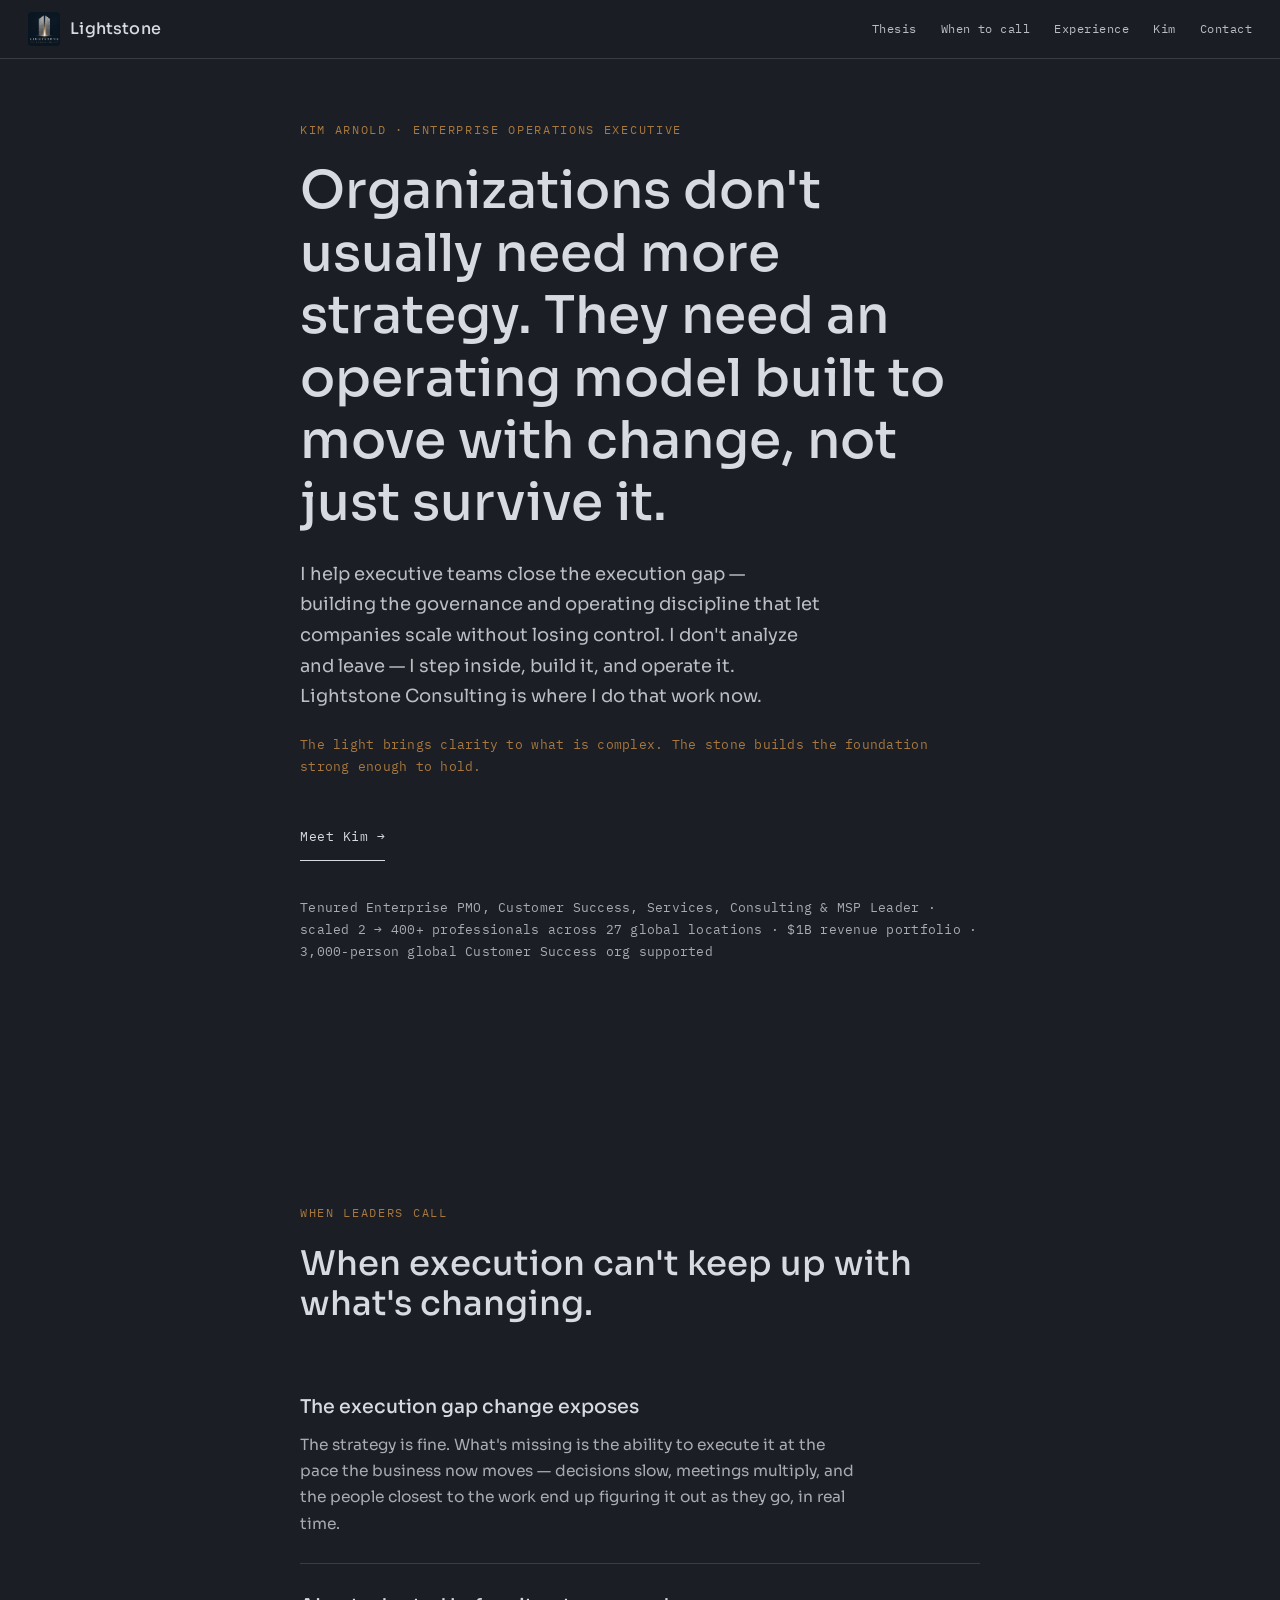
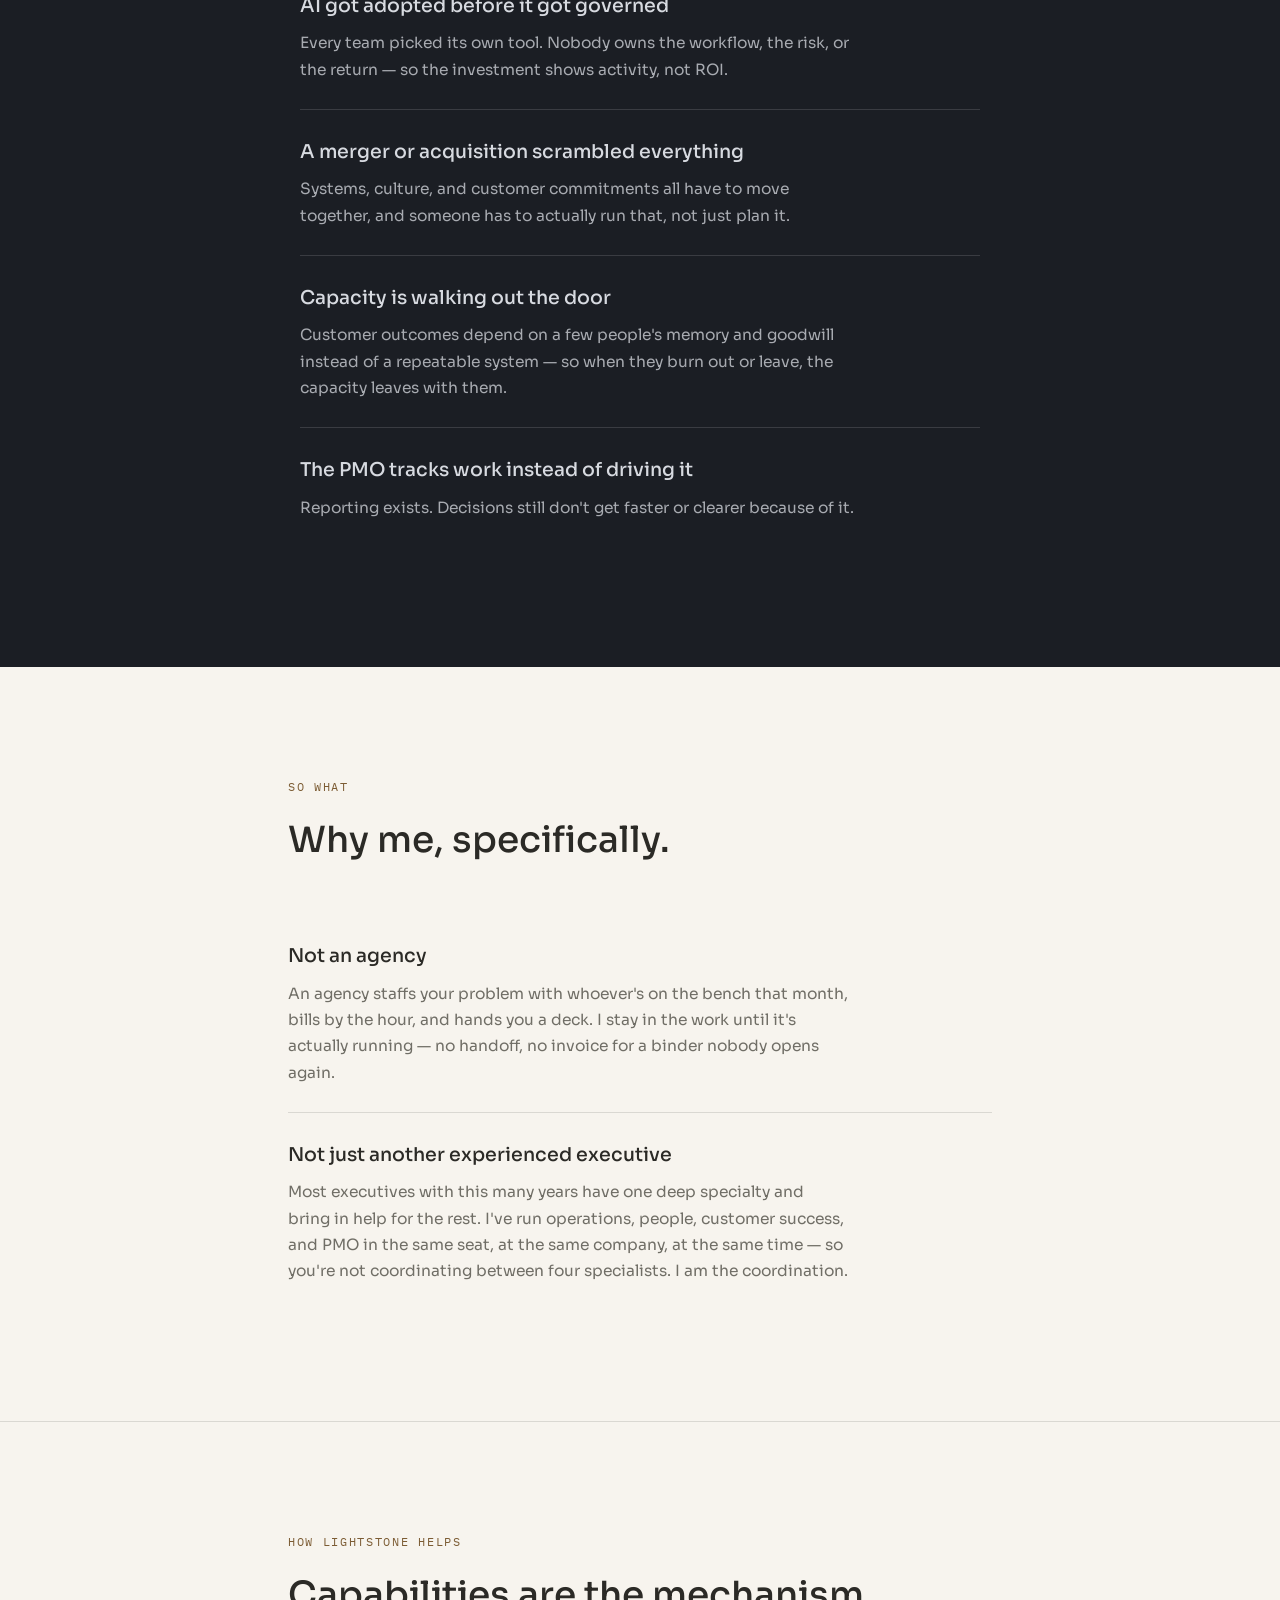
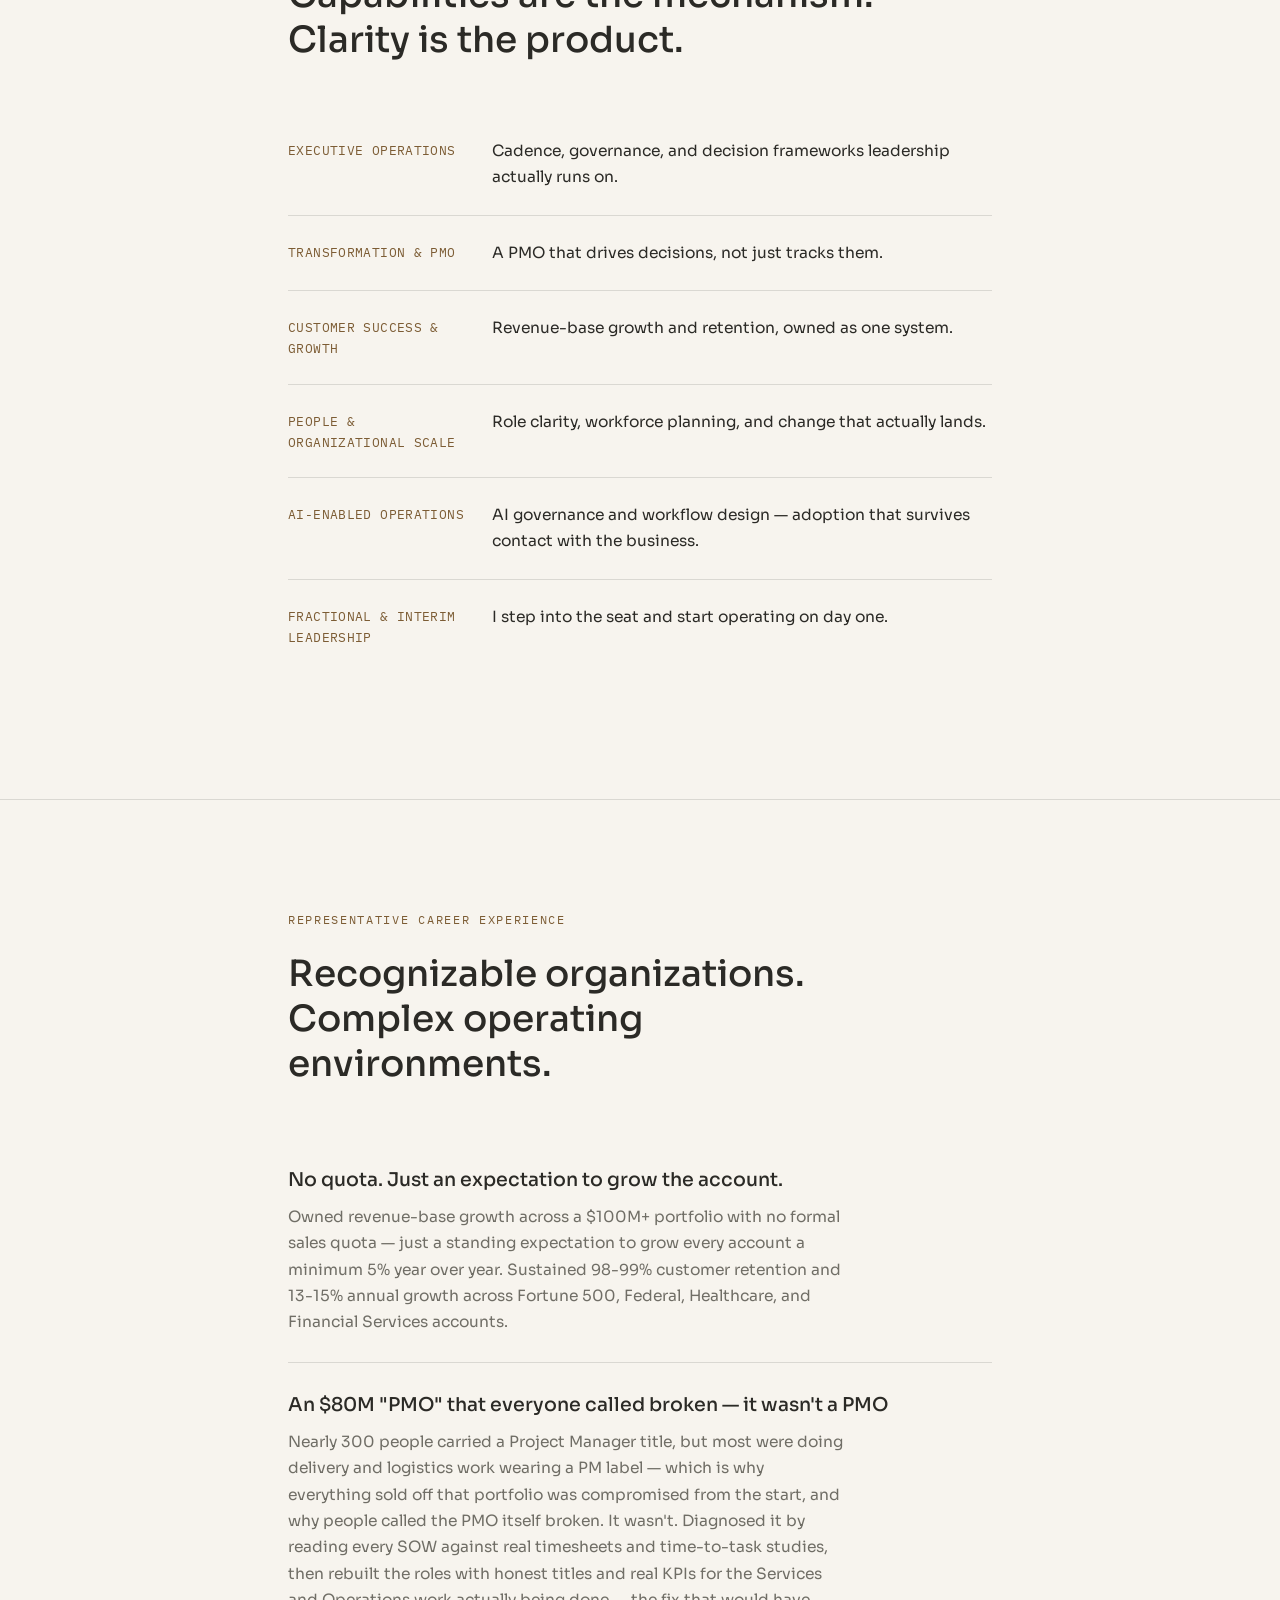
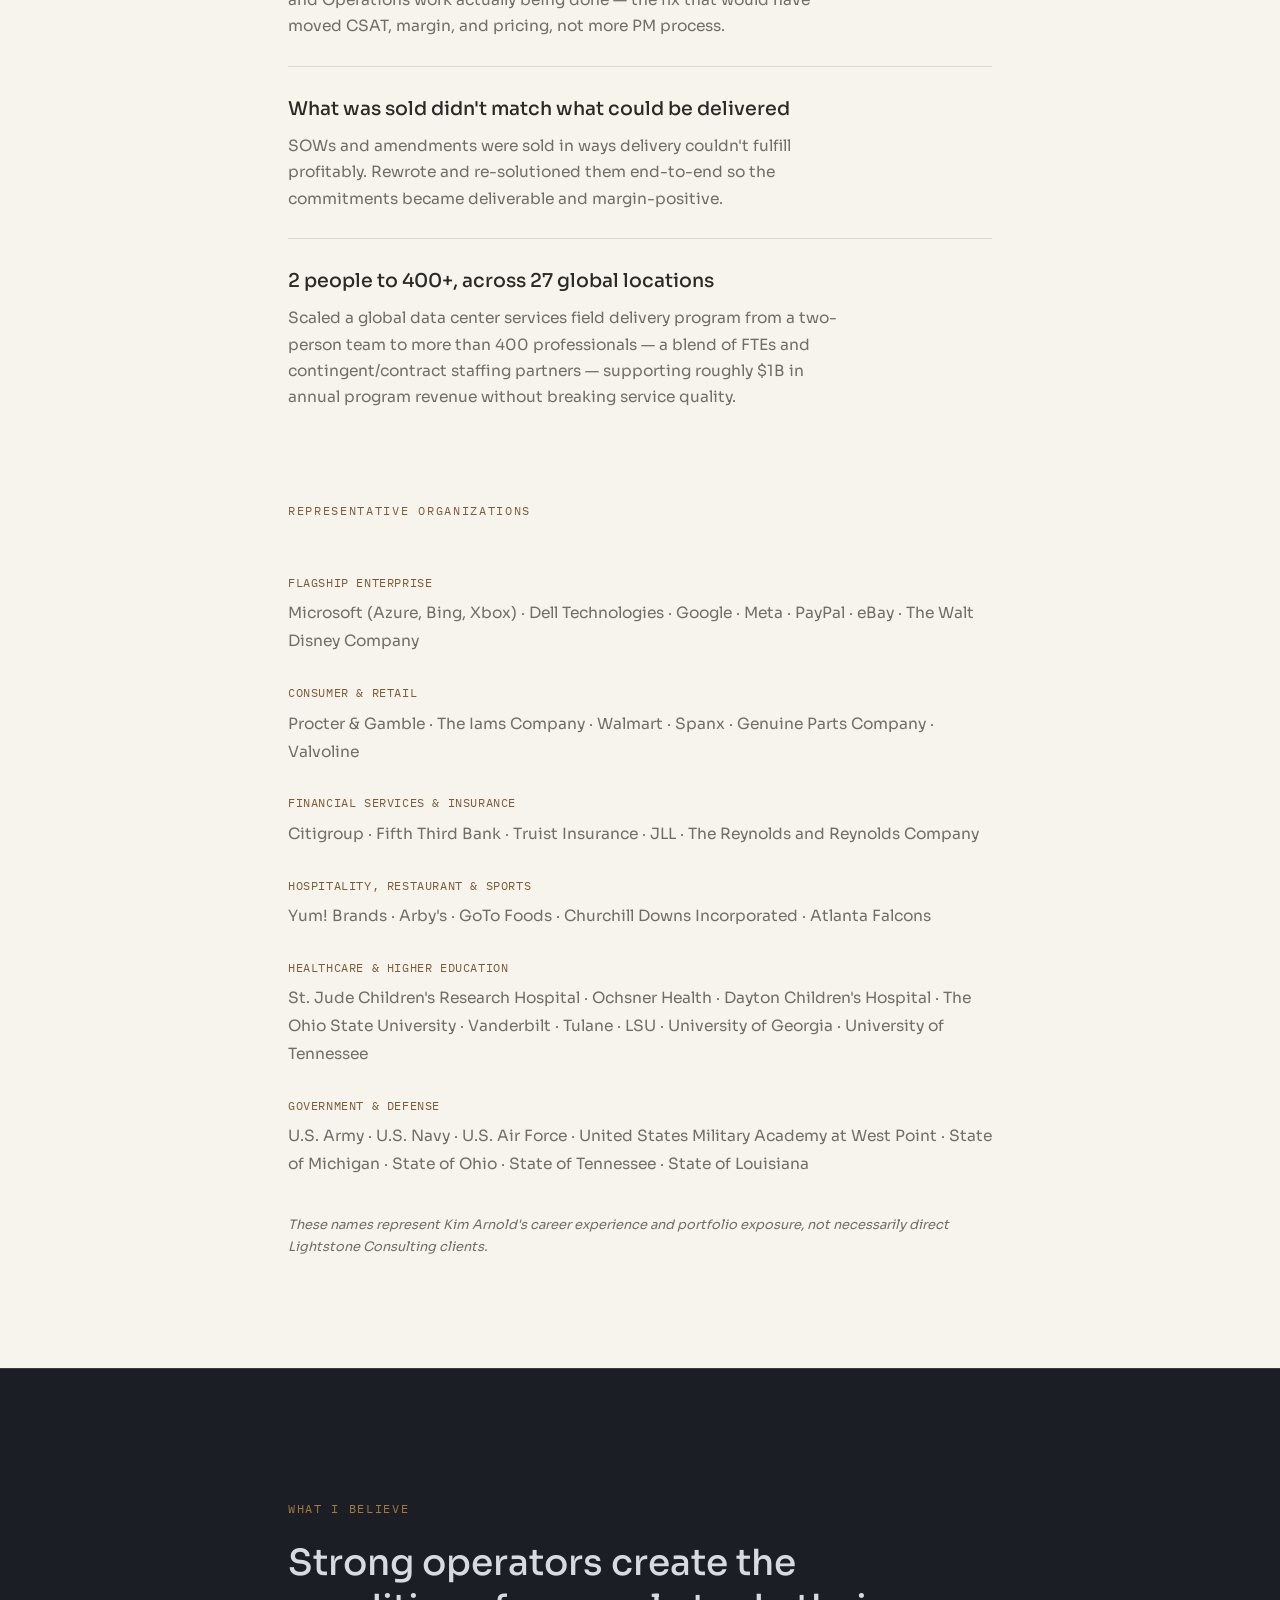
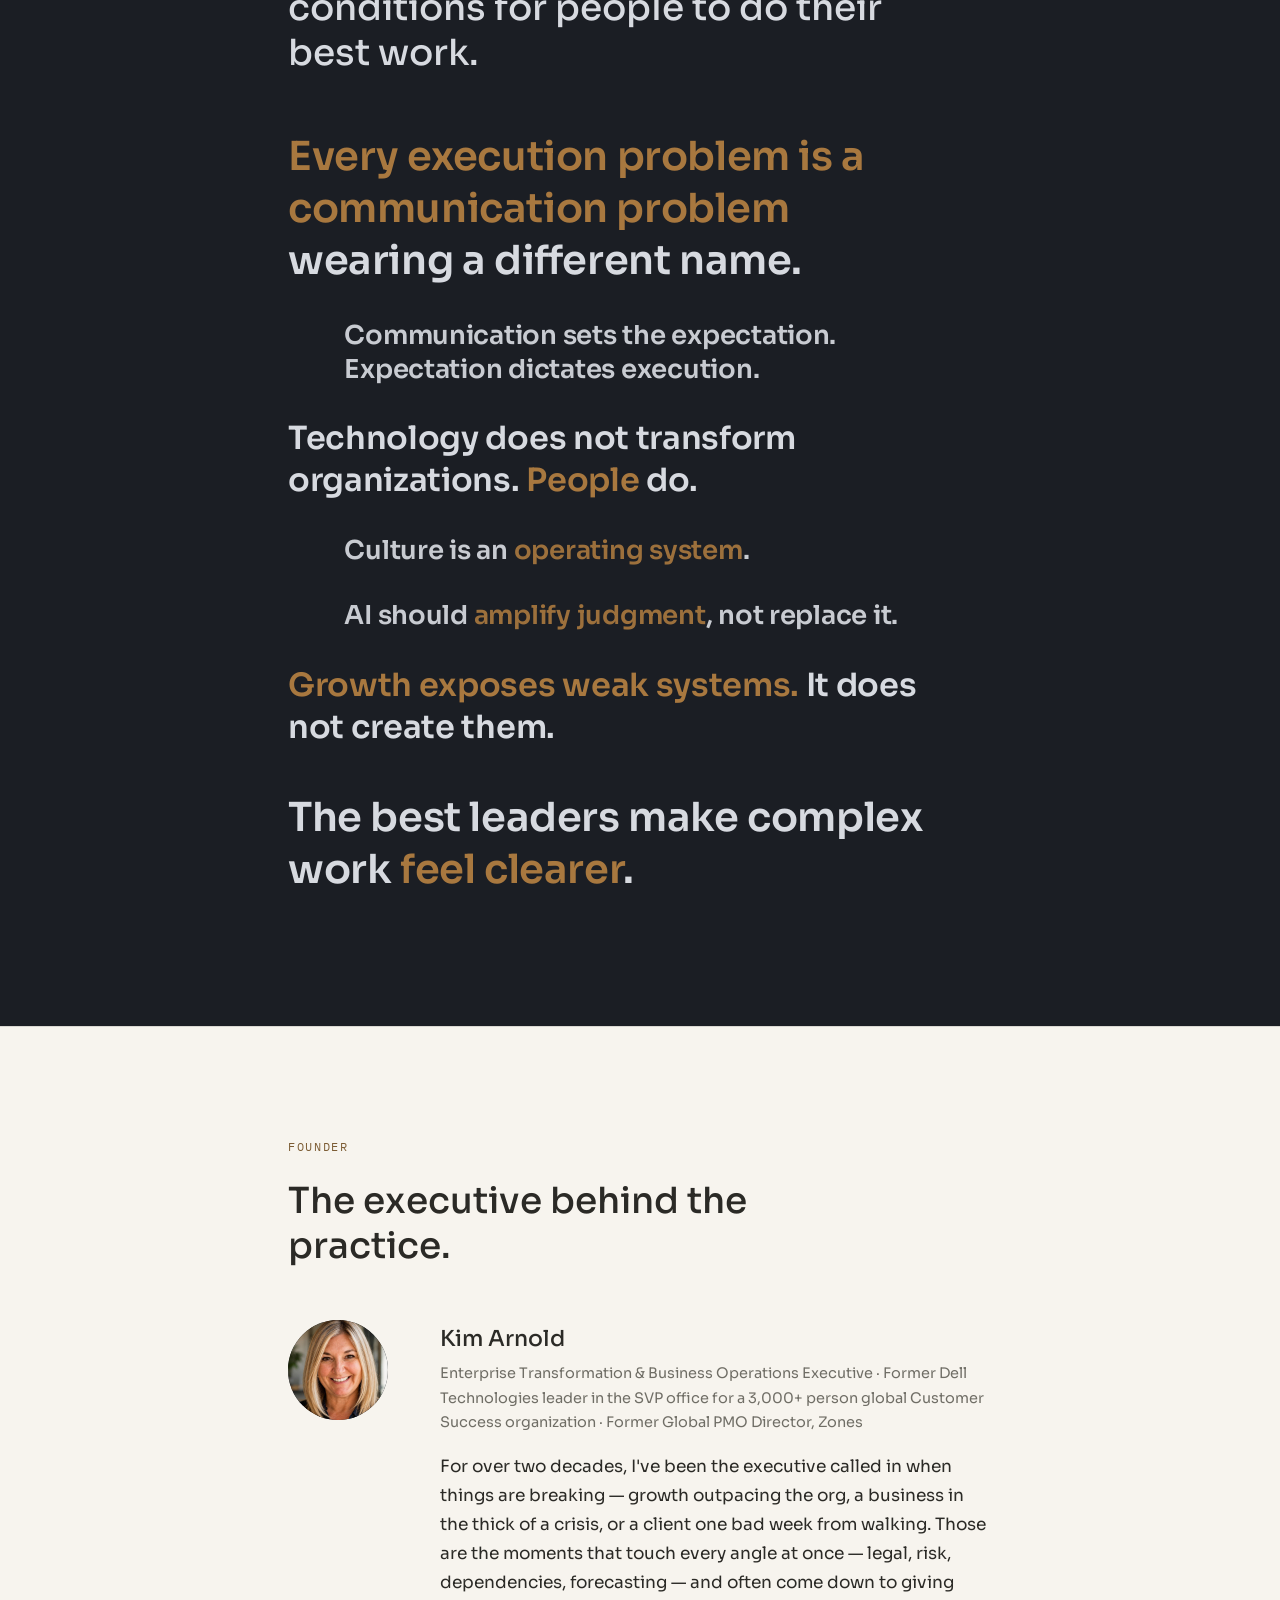
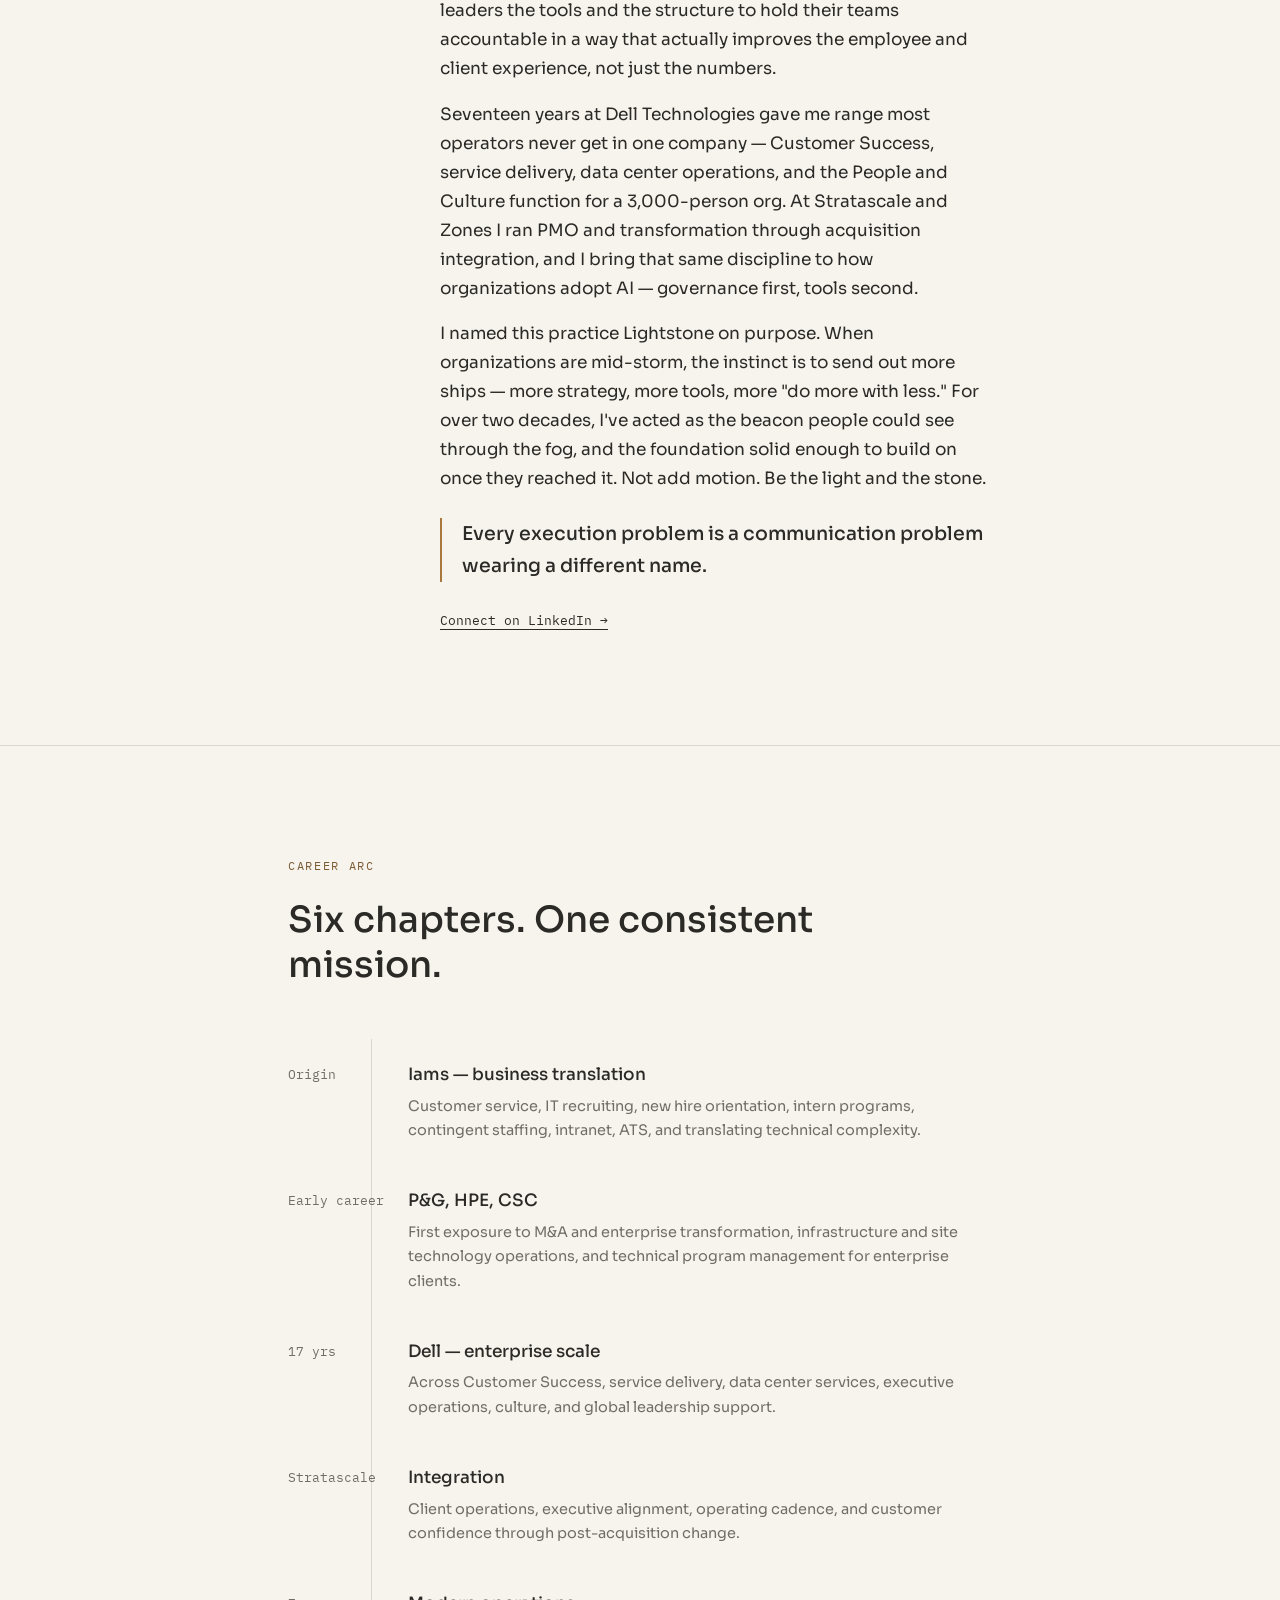
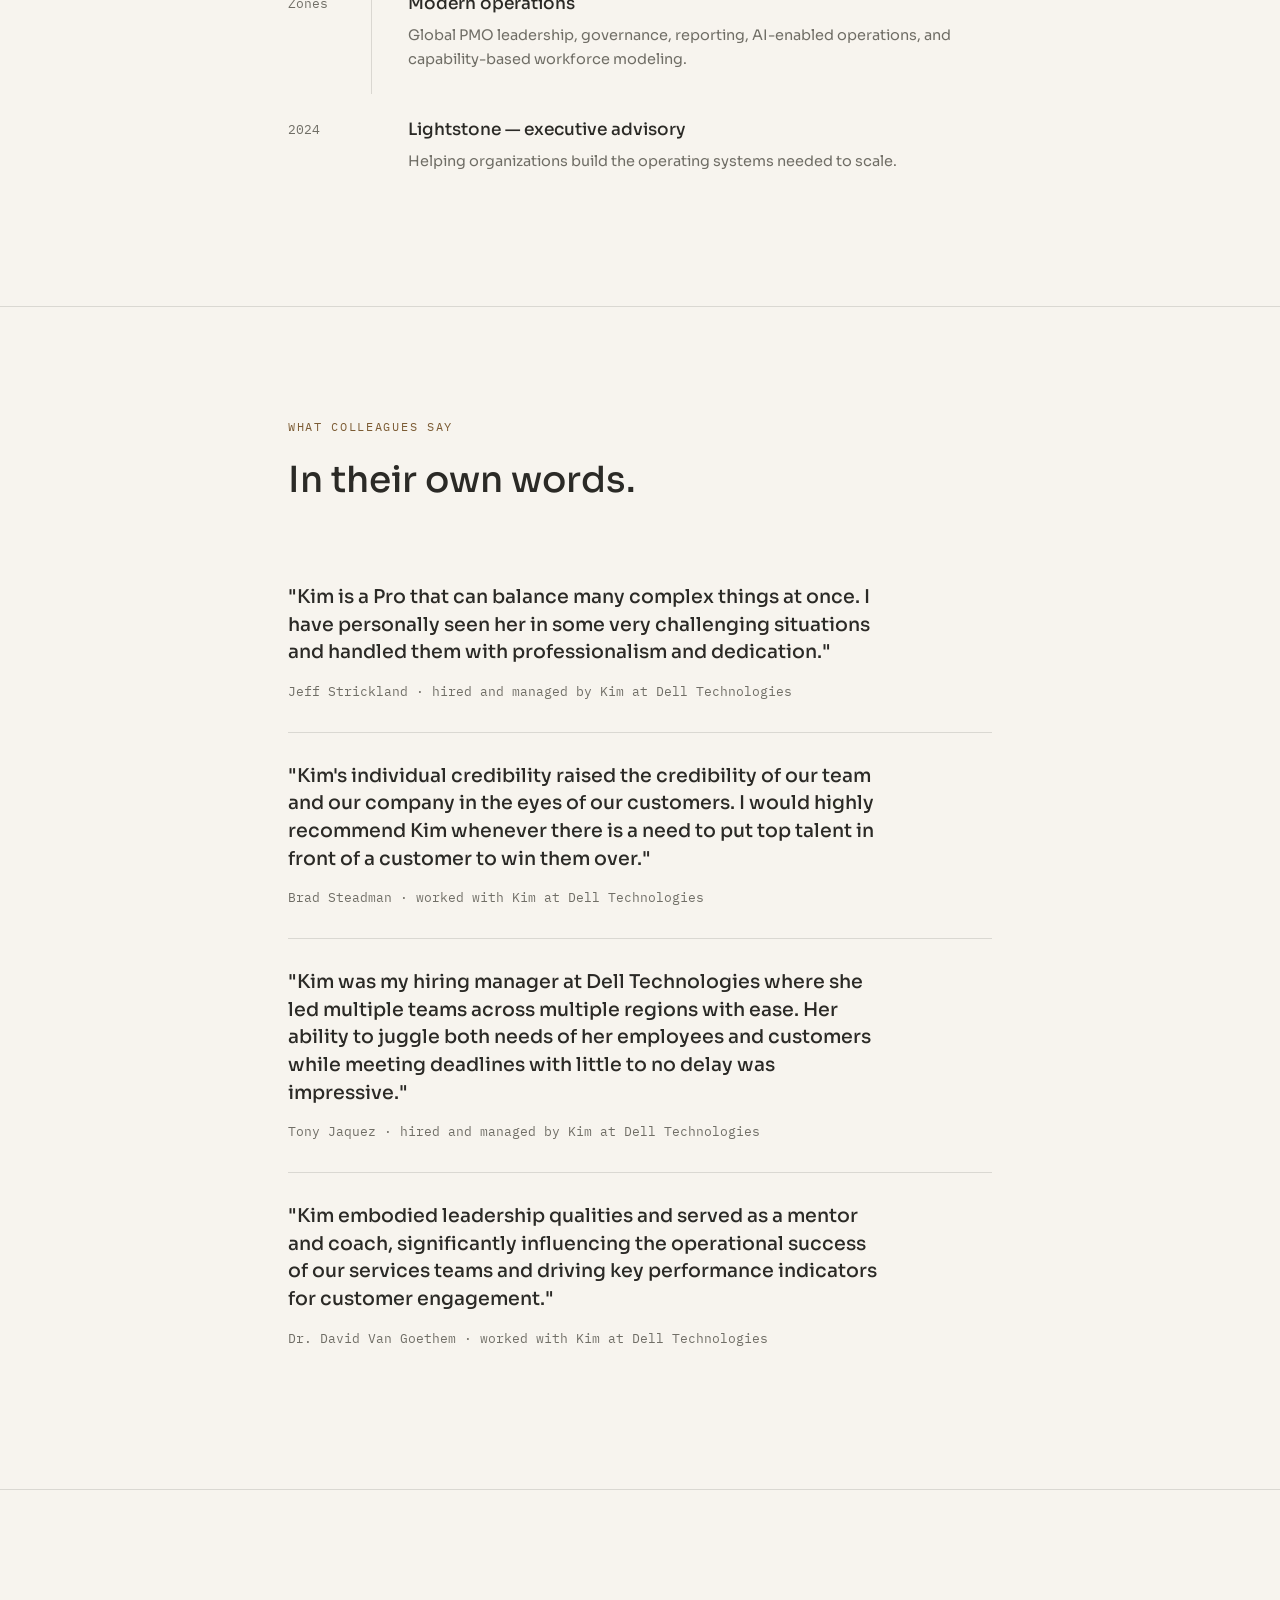
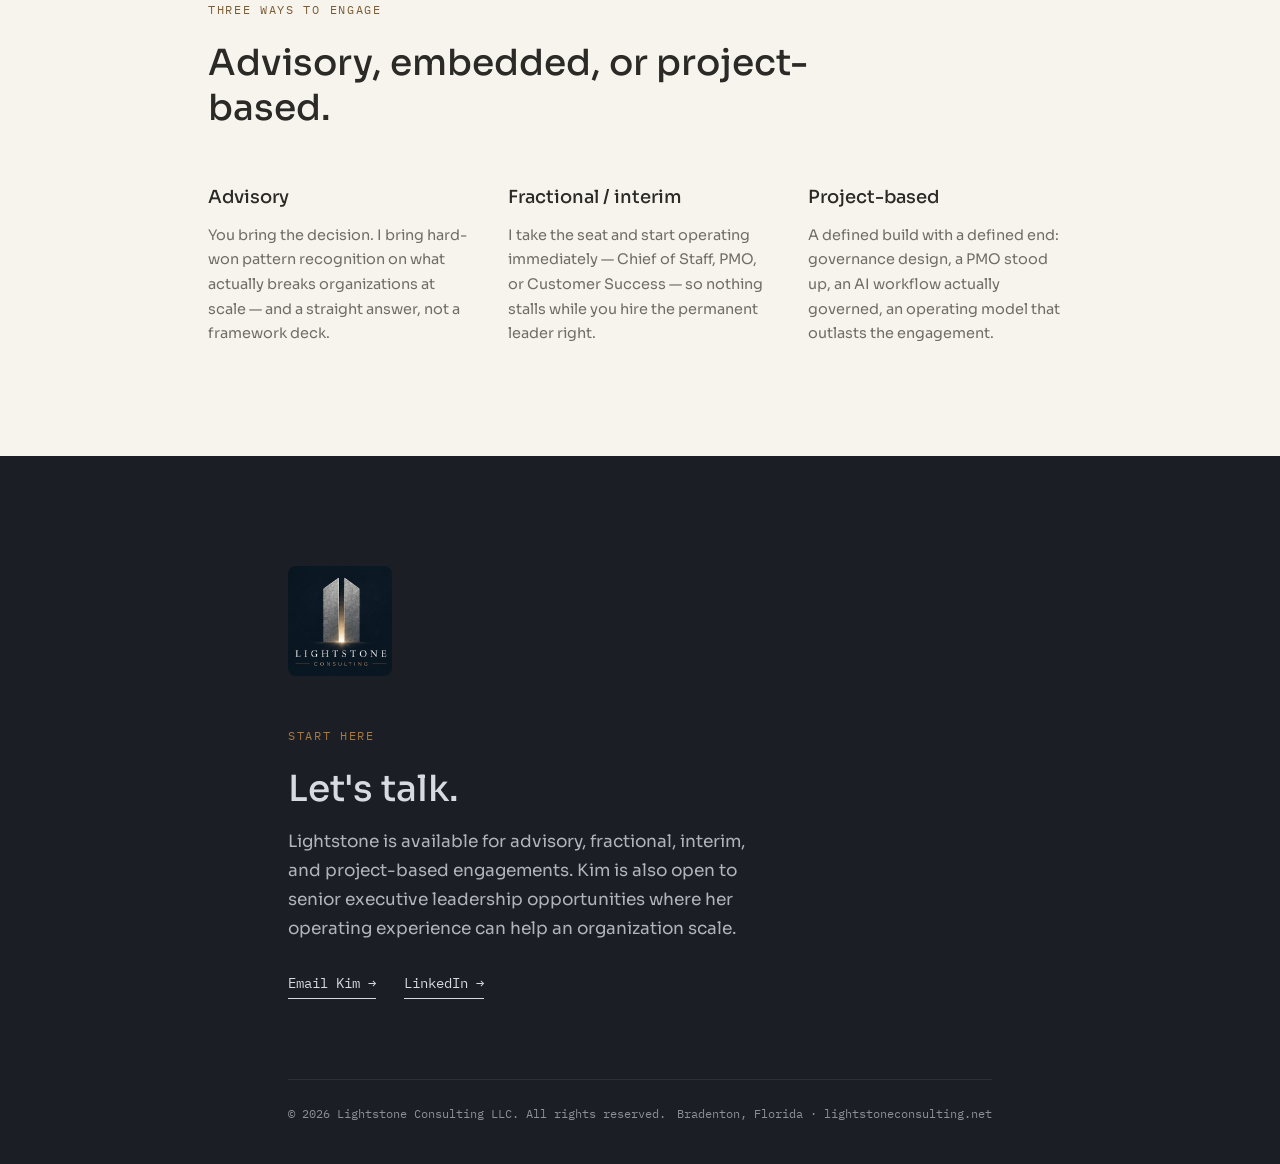
==== commit 0097422a: "Add files via upload" ====
--- a/index.html
+++ b/index.html
@@ -211,34 +211,34 @@
   <div class="fog-panel" id="thesis">
     <div class="wrap" style="max-width:680px; padding:0;">
       <div class="eyebrow">Kim Arnold · Enterprise Operations Executive</div>
-      <h1>I'm the operator organizations call when growth starts breaking things.</h1>
-      <p class="lead">Former Dell Technologies leader supporting a 3,000-person global organization. Twenty-five years building the governance, alignment, and execution discipline that let executive teams scale through growth, acquisition, transformation, and change. I don't analyze and leave — I step inside, build it, and operate it. Lightstone Consulting is where I do that work now.</p>
+      <h1>Organizations don't usually need more strategy. They need an operating model built to move with change, not just survive it.</h1>
+      <p class="lead">I help executive teams close the execution gap — building the governance and operating discipline that let companies scale without losing control. I don't analyze and leave — I step inside, build it, and operate it. Lightstone Consulting is where I do that work now.</p>
       <p style="font-family:var(--mono); font-size:13px; color:var(--brass); letter-spacing:0.02em; margin:22px 0 0;">The light brings clarity to what is complex. The stone builds the foundation strong enough to hold.</p>
       <a class="cta" href="#kim">Meet Kim →</a>
-      <div class="fog-stat-line">25+ yrs enterprise operations · scaled from 2 to 400+ professionals across 27 locations · $1B program revenue · 3,000-person org supported</div>
+      <div class="fog-stat-line">Tenured Enterprise PMO, Customer Success, Services, Consulting &amp; MSP Leader · scaled 2 → 400+ professionals across 27 global locations · $1B revenue portfolio · 3,000-person global Customer Success org supported</div>
     </div>
   </div>
 
   <div class="fog-panel" id="when">
     <div class="wrap" style="max-width:680px; padding:0;">
       <div class="eyebrow">When leaders call</div>
-      <h1 style="font-size:clamp(24px,3.6vw,34px);">When the operating model can't keep up with the pace you're setting.</h1>
+      <h1 style="font-size:clamp(24px,3.6vw,34px);">When execution can't keep up with what's changing.</h1>
       <div style="margin-top:40px;">
         <div class="call-item" style="border-top:none;">
-          <h3 style="color:inherit;">Growth outran the org chart</h3>
-          <p style="color:inherit; opacity:0.75;">Decisions slow down and meetings multiply because the people closest to the work are improvising the operating model in real time.</p>
+          <h3 style="color:inherit;">The execution gap change exposes</h3>
+          <p style="color:inherit; opacity:0.75;">The strategy is fine. What's missing is the ability to execute it at the pace the business now moves — decisions slow, meetings multiply, and the people closest to the work end up figuring it out as they go, in real time.</p>
         </div>
         <div class="call-item" style="border-top-color:var(--rule-dark);">
           <h3 style="color:inherit;">AI got adopted before it got governed</h3>
-          <p style="color:inherit; opacity:0.75;">Every team picked its own tool. Nobody owns the workflow, the risk, or the judgment behind what it's producing.</p>
+          <p style="color:inherit; opacity:0.75;">Every team picked its own tool. Nobody owns the workflow, the risk, or the return — so the investment shows activity, not ROI.</p>
         </div>
         <div class="call-item" style="border-top-color:var(--rule-dark);">
           <h3 style="color:inherit;">A merger or acquisition scrambled everything</h3>
           <p style="color:inherit; opacity:0.75;">Systems, culture, and customer commitments all have to move together, and someone has to actually run that, not just plan it.</p>
         </div>
         <div class="call-item" style="border-top-color:var(--rule-dark);">
-          <h3 style="color:inherit;">Customer outcomes depend on heroics, not systems</h3>
-          <p style="color:inherit; opacity:0.75;">Retention rides on a few people's memory and goodwill instead of a repeatable operating model.</p>
+          <h3 style="color:inherit;">Capacity is walking out the door</h3>
+          <p style="color:inherit; opacity:0.75;">Customer outcomes depend on a few people's memory and goodwill instead of a repeatable system — so when they burn out or leave, the capacity leaves with them.</p>
         </div>
         <div class="call-item" style="border-top-color:var(--rule-dark);">
           <h3 style="color:inherit;">The PMO tracks work instead of driving it</h3>
@@ -249,6 +249,25 @@
   </div>
 </div>
 
+<section id="why-me">
+  <div class="wrap">
+    <div class="section-head reveal">
+      <div class="eyebrow">So what</div>
+      <h2>Why me, specifically.</h2>
+    </div>
+    <div class="reveal">
+      <div class="call-item" style="border-top:none;">
+        <h3>Not an agency</h3>
+        <p>An agency staffs your problem with whoever's on the bench that month, bills by the hour, and hands you a deck. I stay in the work until it's actually running — no handoff, no invoice for a binder nobody opens again.</p>
+      </div>
+      <div class="call-item" style="border-top-color:var(--rule);">
+        <h3>Not just another experienced executive</h3>
+        <p>Most executives with this many years have one deep specialty and bring in help for the rest. I've run operations, people, customer success, and PMO in the same seat, at the same company, at the same time — so you're not coordinating between four specialists. I am the coordination.</p>
+      </div>
+    </div>
+  </div>
+</section>
+
 <section id="capabilities">
   <div class="wrap">
     <div class="section-head reveal">
@@ -258,27 +277,27 @@
     <dl class="reveal">
       <div class="cap-item">
         <dt>Executive operations</dt>
-        <dd>I build the cadence, governance, and decision frameworks that let an executive team run itself instead of relying on any one person's memory.</dd>
+        <dd>Cadence, governance, and decision frameworks leadership actually runs on.</dd>
       </div>
       <div class="cap-item">
         <dt>Transformation &amp; PMO</dt>
-        <dd>I design a PMO that drives decisions, not just tracks them — with real stage-gates and a portfolio view leadership actually uses.</dd>
+        <dd>A PMO that drives decisions, not just tracks them.</dd>
       </div>
       <div class="cap-item">
         <dt>Customer success &amp; growth</dt>
-        <dd>I turn retention from a heroics problem into a repeatable system — escalation governance, voice of customer, and business reviews that catch risk before it's a churn number.</dd>
+        <dd>Revenue-base growth and retention, owned as one system.</dd>
       </div>
       <div class="cap-item">
         <dt>People &amp; organizational scale</dt>
-        <dd>I clarify who owns what before growth forces the question — role design, workforce planning, and the communications that make change land.</dd>
+        <dd>Role clarity, workforce planning, and change that actually lands.</dd>
       </div>
       <div class="cap-item">
         <dt>AI-enabled operations</dt>
-        <dd>I help organizations adopt AI the way an operator would — through governance, workflow redesign, executive enablement, and implementation that survives contact with a real business.</dd>
+        <dd>AI governance and workflow design — adoption that survives contact with the business.</dd>
       </div>
       <div class="cap-item">
         <dt>Fractional &amp; interim leadership</dt>
-        <dd>I step into the seat and start operating on day one — traction now, while you take the time to hire right.</dd>
+        <dd>I step into the seat and start operating on day one.</dd>
       </div>
     </dl>
   </div>
@@ -292,20 +311,20 @@
     </div>
     <div class="reveal">
       <div class="call-item" style="border-top:none;">
-        <h3>Customer Success, at 3,000-person scale</h3>
-        <p>Retention was riding on individual heroics across a global organization. Built and ran the Customer Success strategy that improved retention 15% and cut churn 20%.</p>
+        <h3>No quota. Just an expectation to grow the account.</h3>
+        <p>Owned revenue-base growth across a $100M+ portfolio with no formal sales quota — just a standing expectation to grow every account a minimum 5% year over year. Sustained 98-99% customer retention and 13-15% annual growth across Fortune 500, Federal, Healthcare, and Financial Services accounts.</p>
       </div>
       <div class="call-item" style="border-top-color:var(--rule);">
-        <h3>An $80M PMO that wasn't actually a PMO</h3>
-        <p>Roughly 300 people were classified as project managers; only about 30 were doing real PM work. Diagnosed the gap and realigned the rest into the field delivery and supply chain functions they were actually running.</p>
+        <h3>An $80M "PMO" that everyone called broken — it wasn't a PMO</h3>
+        <p>Nearly 300 people carried a Project Manager title, but most were doing delivery and logistics work wearing a PM label — which is why everything sold off that portfolio was compromised from the start, and why people called the PMO itself broken. It wasn't. Diagnosed it by reading every SOW against real timesheets and time-to-task studies, then rebuilt the roles with honest titles and real KPIs for the Services and Operations work actually being done — the fix that would have moved CSAT, margin, and pricing, not more PM process.</p>
       </div>
       <div class="call-item" style="border-top-color:var(--rule);">
-        <h3>Client commitments Sales had already misquoted</h3>
+        <h3>What was sold didn't match what could be delivered</h3>
         <p>SOWs and amendments were sold in ways delivery couldn't fulfill profitably. Rewrote and re-solutioned them end-to-end so the commitments became deliverable and margin-positive.</p>
       </div>
       <div class="call-item" style="border-top-color:var(--rule);">
-        <h3>2 people to 400+, across 27 locations</h3>
-        <p>Scaled a global data center services field delivery program from a two-person team to more than 400 professionals without breaking service quality.</p>
+        <h3>2 people to 400+, across 27 global locations</h3>
+        <p>Scaled a global data center services field delivery program from a two-person team to more than 400 professionals — a blend of FTEs and contingent/contract staffing partners — supporting roughly $1B in annual program revenue without breaking service quality.</p>
       </div>
     </div>
     <div class="section-head reveal" style="margin-top:64px;">
@@ -348,8 +367,8 @@
       <h2>Strong operators create the conditions for people to do their best work.</h2>
     </div>
     <div class="belief-list reveal">
-      <div class="belief" style="font-size:clamp(26px,4vw,40px);"><span class="hl">Expectation dictates execution.</span></div>
-      <div class="belief" style="font-size:clamp(20px,2.6vw,26px); margin-left:8%; color:var(--fog-text); opacity:0.92;">Strong operators set people up to succeed — through clear communication, accountability, and real collaboration.</div>
+      <div class="belief" style="font-size:clamp(26px,4vw,40px);"><span class="hl">Every execution problem is a communication problem</span> wearing a different name.</div>
+      <div class="belief" style="font-size:clamp(20px,2.6vw,26px); margin-left:8%; color:var(--fog-text); opacity:0.92;">Communication sets the expectation. Expectation dictates execution.</div>
       <div class="belief" style="font-size:clamp(22px,3.2vw,32px);">Technology does not transform organizations. <span class="hl">People</span> do.</div>
       <div class="belief" style="font-size:clamp(20px,2.6vw,26px); margin-left:8%; color:var(--fog-text); opacity:0.92;">Culture is an <span class="hl">operating system</span>.</div>
       <div class="belief" style="font-size:clamp(20px,2.6vw,26px); margin-left:8%; color:var(--fog-text); opacity:0.92;">AI should <span class="hl">amplify judgment</span>, not replace it.</div>
@@ -369,11 +388,11 @@
       <img class="avatar" src="[data-uri]" alt="Kim Arnold" style="width:100px; height:100px; border-radius:50%; object-fit:cover; object-position:top center;">
       <div>
         <p class="founder-name">Kim Arnold</p>
-        <p class="founder-title">Enterprise Transformation &amp; Business Operations Executive · Former Dell Technologies leader in the SVP office for a 3,000+ person global Customer Success organization</p>
-        <p>You know the executive everyone calls when growth starts breaking things? I've been that person for twenty-five years. Sometimes that meant rebuilding a PMO. Sometimes redesigning an operating model. Sometimes helping executives lead through acquisitions, organizational change, or a customer crisis that couldn't wait. I don't have one specialty — I solve the problems that sit between every specialty.</p>
-        <p>That's different from consulting. A consultant analyzes, recommends, and leaves. I step inside, build it, and operate it — and I leave something sustainable behind, not a deck.</p>
-        <p>Seventeen years at Dell Technologies gave me range most operators never get in one company — Customer Success, service delivery, data center operations, executive communications, and the People and Culture function for a 3,000-person org, all inside one seat navigating constant change. At Stratascale and Zones I ran PMO and transformation through acquisition integration, and I now bring that same operating discipline to how organizations adopt AI — governance and workflow first, tools second.</p>
-        <blockquote>Expectation dictates execution. Everything else is downstream of that.</blockquote>
+        <p class="founder-title">Enterprise Transformation &amp; Business Operations Executive · Former Dell Technologies leader in the SVP office for a 3,000+ person global Customer Success organization · Former Global PMO Director, Zones</p>
+        <p>For over two decades, I've been the executive called in when things are breaking — growth outpacing the org, a business in the thick of a crisis, or a client one bad week from walking. Those are the moments that touch every angle at once — legal, risk, dependencies, forecasting — and often come down to giving leaders the tools and the structure to hold their teams accountable in a way that actually improves the employee and client experience, not just the numbers.</p>
+        <p>Seventeen years at Dell Technologies gave me range most operators never get in one company — Customer Success, service delivery, data center operations, and the People and Culture function for a 3,000-person org. At Stratascale and Zones I ran PMO and transformation through acquisition integration, and I bring that same discipline to how organizations adopt AI — governance first, tools second.</p>
+        <p>I named this practice Lightstone on purpose. When organizations are mid-storm, the instinct is to send out more ships — more strategy, more tools, more "do more with less." For over two decades, I've acted as the beacon people could see through the fog, and the foundation solid enough to build on once they reached it. Not add motion. Be the light and the stone.</p>
+        <blockquote>Every execution problem is a communication problem wearing a different name.</blockquote>
         <a class="contact-link" style="font-family:var(--mono); font-size:13px; border-bottom:1px solid currentColor; text-decoration:none;" href="https://www.linkedin.com/" target="_blank" rel="noopener">Connect on LinkedIn →</a>
       </div>
     </div>
@@ -384,7 +403,7 @@
   <div class="wrap">
     <div class="section-head reveal">
       <div class="eyebrow">Career arc</div>
-      <h2>Eight chapters. One consistent mission.</h2>
+      <h2>Six chapters. One consistent mission.</h2>
     </div>
     <div class="reveal">
       <div class="arc-item">
@@ -392,20 +411,12 @@
         <div class="arc-body"><h3>Iams — business translation</h3><p>Customer service, IT recruiting, new hire orientation, intern programs, contingent staffing, intranet, ATS, and translating technical complexity.</p></div>
       </div>
       <div class="arc-item">
-        <div class="arc-year">P&amp;G</div>
-        <div class="arc-body"><h3>Transformation</h3><p>First exposure to M&amp;A, enterprise standards, tool consolidation, and organizational change.</p></div>
-      </div>
-      <div class="arc-item">
-        <div class="arc-year">HPE</div>
-        <div class="arc-body"><h3>Infrastructure</h3><p>Hardware, software, services, and site technology operations for a 200-person R&amp;D environment.</p></div>
-      </div>
-      <div class="arc-item">
-        <div class="arc-year">CSC</div>
-        <div class="arc-body"><h3>Program execution</h3><p>Infrastructure technical project management for enterprise client environments.</p></div>
+        <div class="arc-year">Early career</div>
+        <div class="arc-body"><h3>P&amp;G, HPE, CSC</h3><p>First exposure to M&amp;A and enterprise transformation, infrastructure and site technology operations, and technical program management for enterprise clients.</p></div>
       </div>
       <div class="arc-item">
         <div class="arc-year">17 yrs</div>
-        <div class="arc-body"><h3>Dell — enterprise scale</h3><p>Seventeen years across Customer Success, service delivery, data center services, executive operations, culture, and global leadership support.</p></div>
+        <div class="arc-body"><h3>Dell — enterprise scale</h3><p>Across Customer Success, service delivery, data center services, executive operations, culture, and global leadership support.</p></div>
       </div>
       <div class="arc-item">
         <div class="arc-year">Strata­scale</div>
@@ -432,7 +443,7 @@
     <div class="reveal">
       <div class="testimonial">
         <p>"Kim is a Pro that can balance many complex things at once. I have personally seen her in some very challenging situations and handled them with professionalism and dedication."</p>
-        <div class="attribution">Jeff Strickland · hired and managed by Kim at Dell Technologies, 14+ years</div>
+        <div class="attribution">Jeff Strickland · hired and managed by Kim at Dell Technologies</div>
       </div>
       <div class="testimonial">
         <p>"Kim's individual credibility raised the credibility of our team and our company in the eyes of our customers. I would highly recommend Kim whenever there is a need to put top talent in front of a customer to win them over."</p>
@@ -459,7 +470,7 @@
     <div class="engage-grid reveal">
       <div>
         <h3>Advisory</h3>
-        <p>You bring the decision. I bring 25 years of pattern recognition on what actually breaks organizations at scale — and a straight answer, not a framework deck.</p>
+        <p>You bring the decision. I bring hard-won pattern recognition on what actually breaks organizations at scale — and a straight answer, not a framework deck.</p>
       </div>
       <div>
         <h3>Fractional / interim</h3>
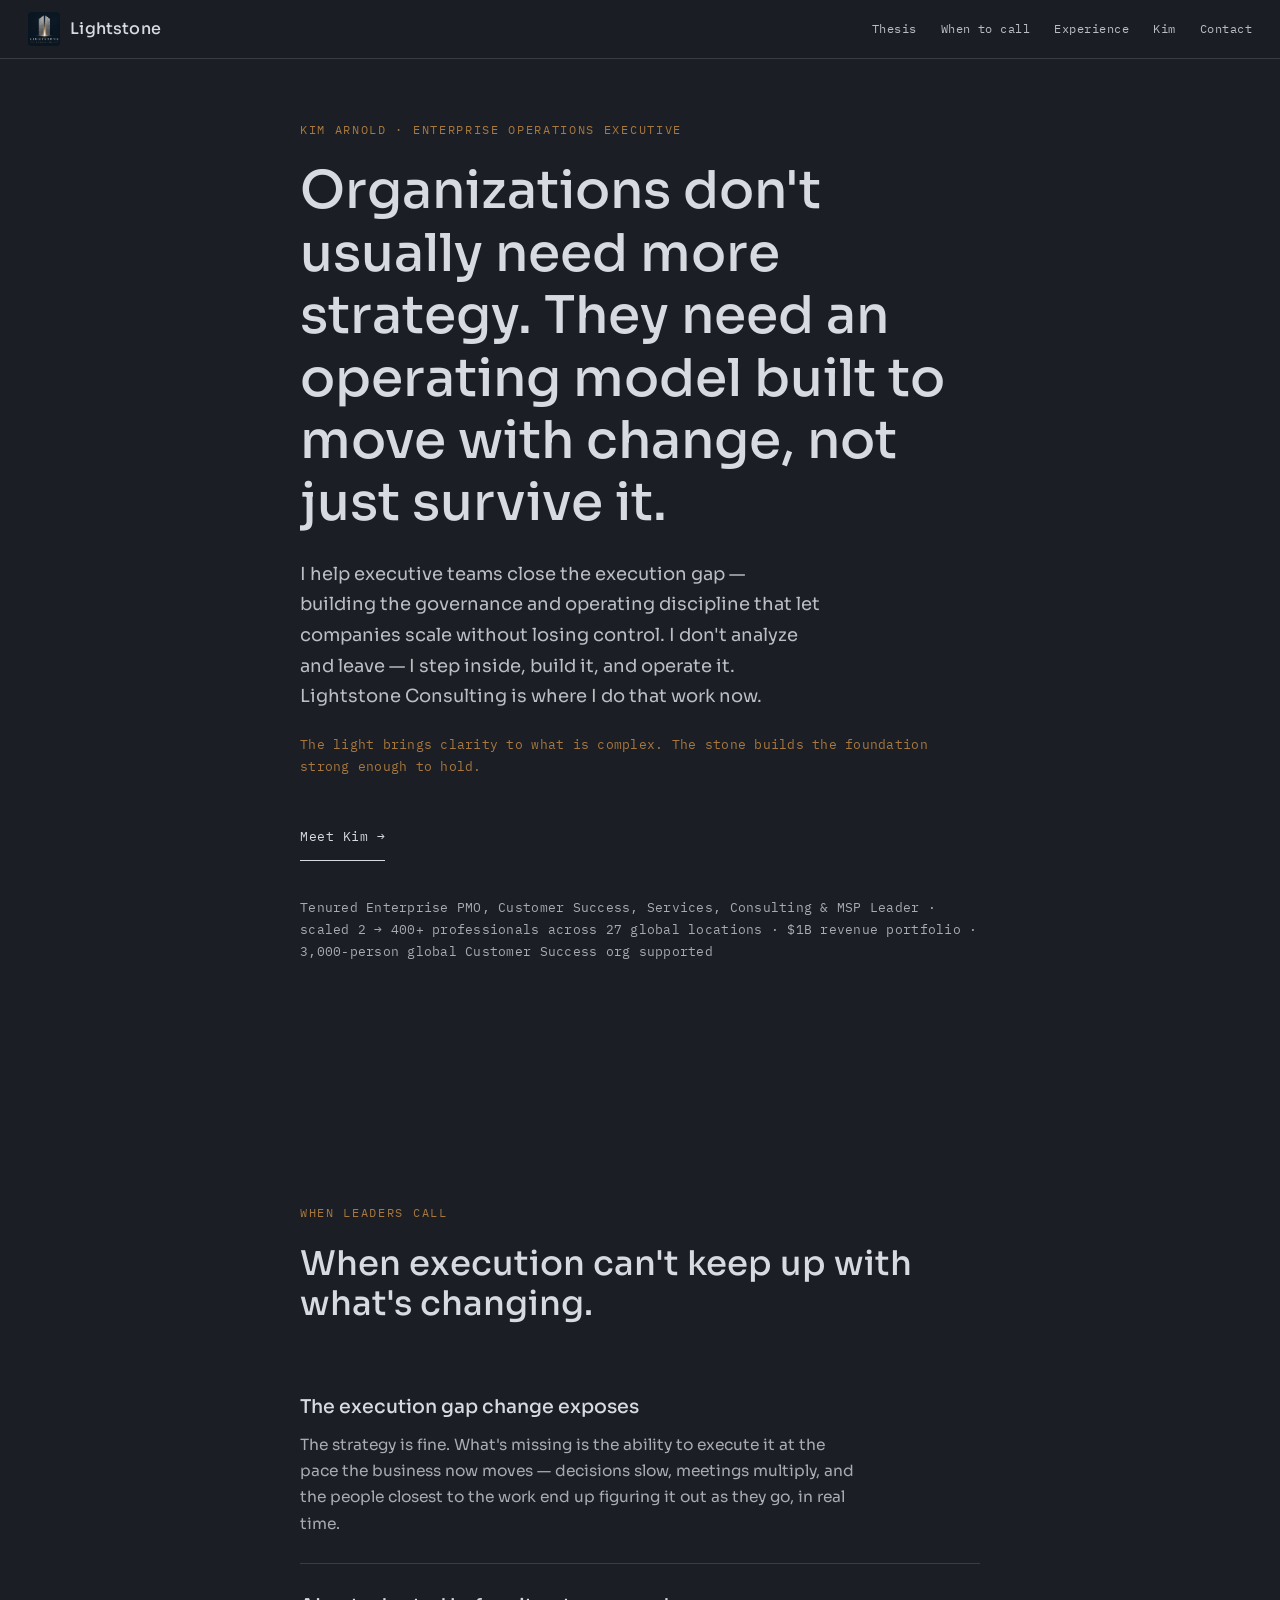
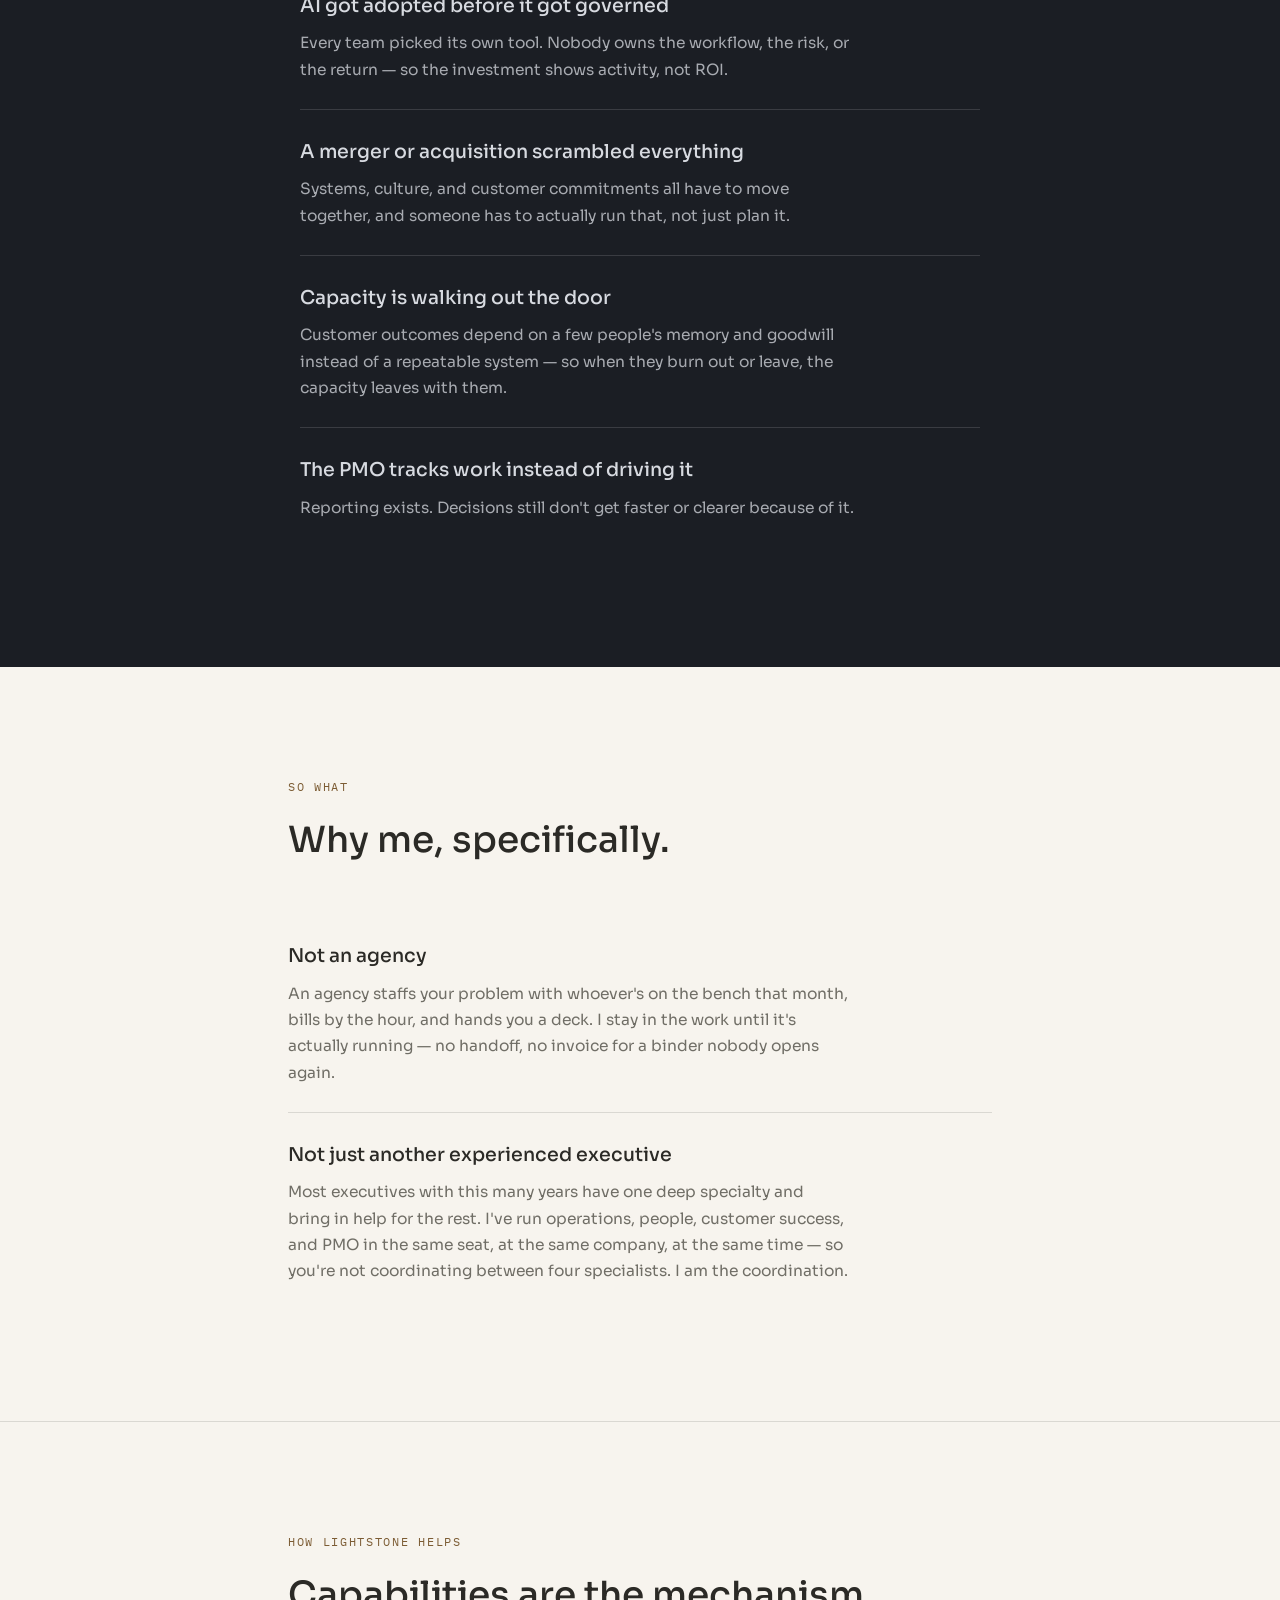
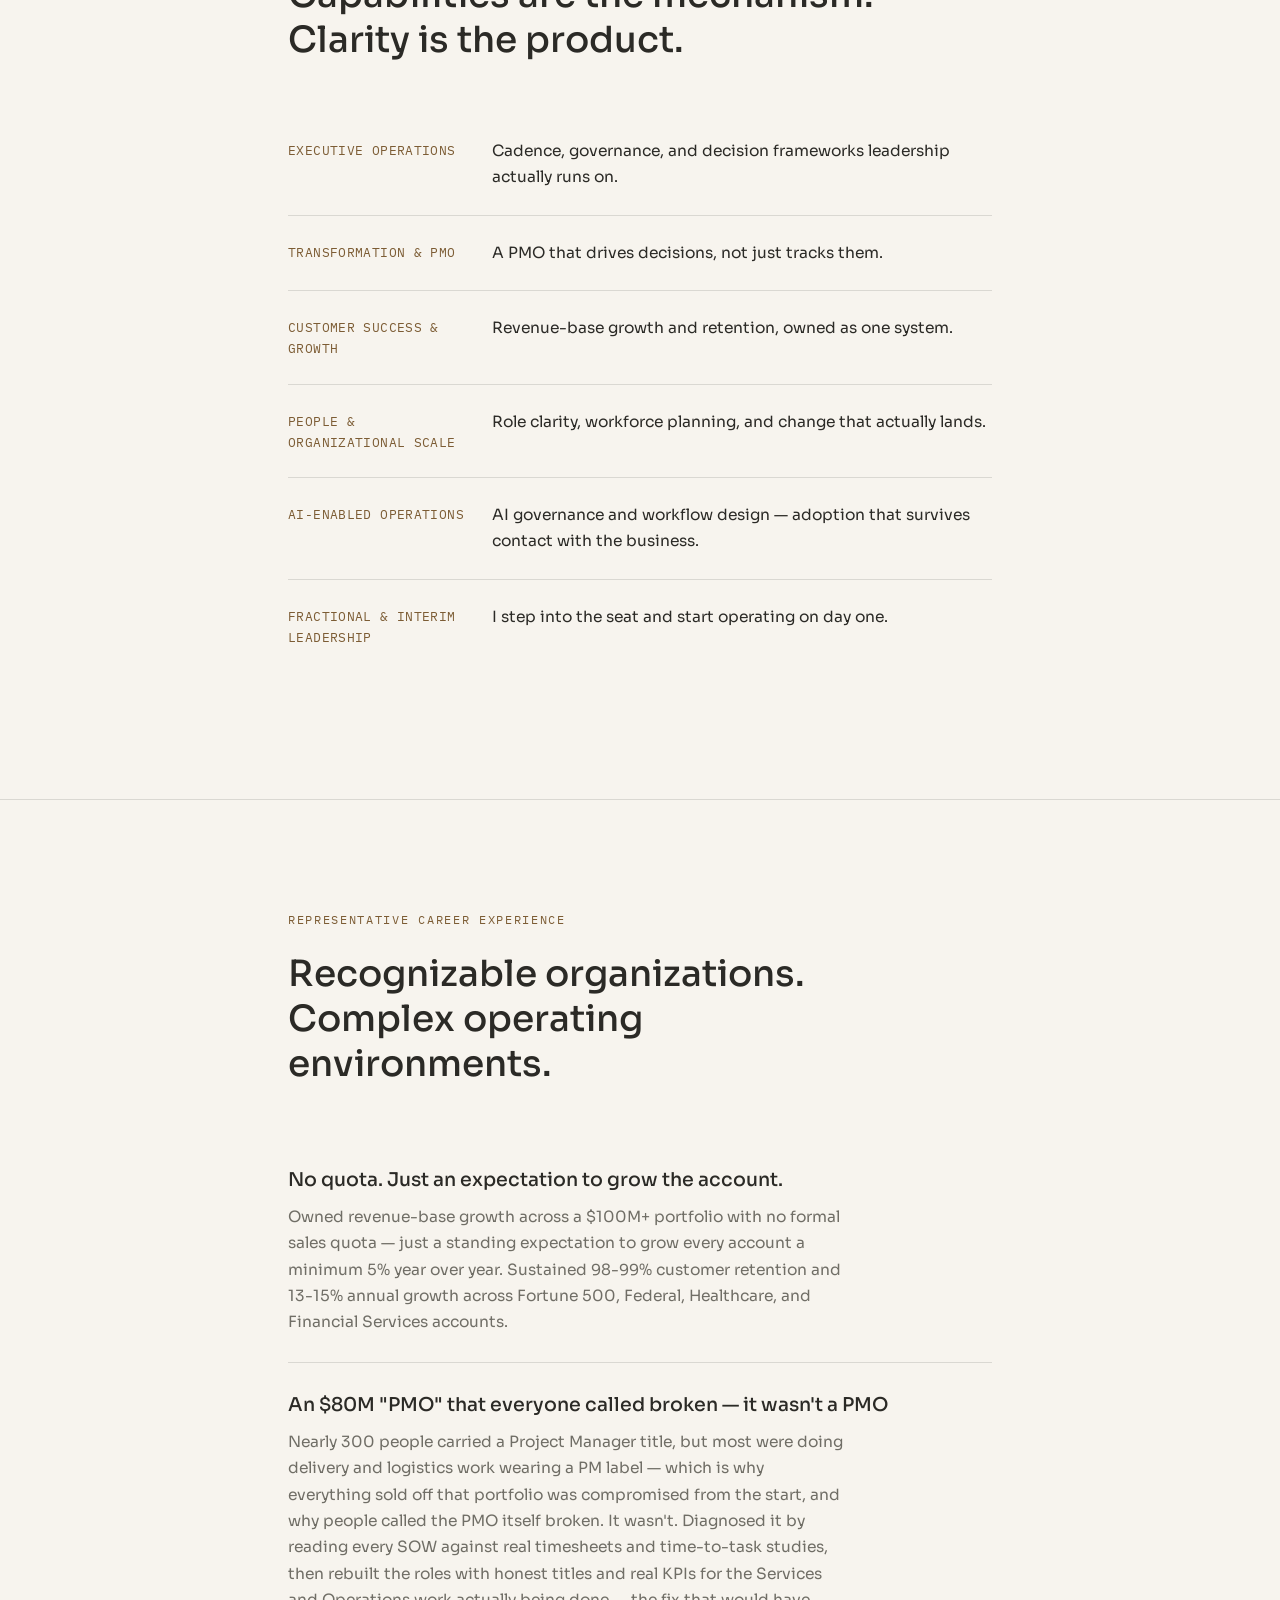
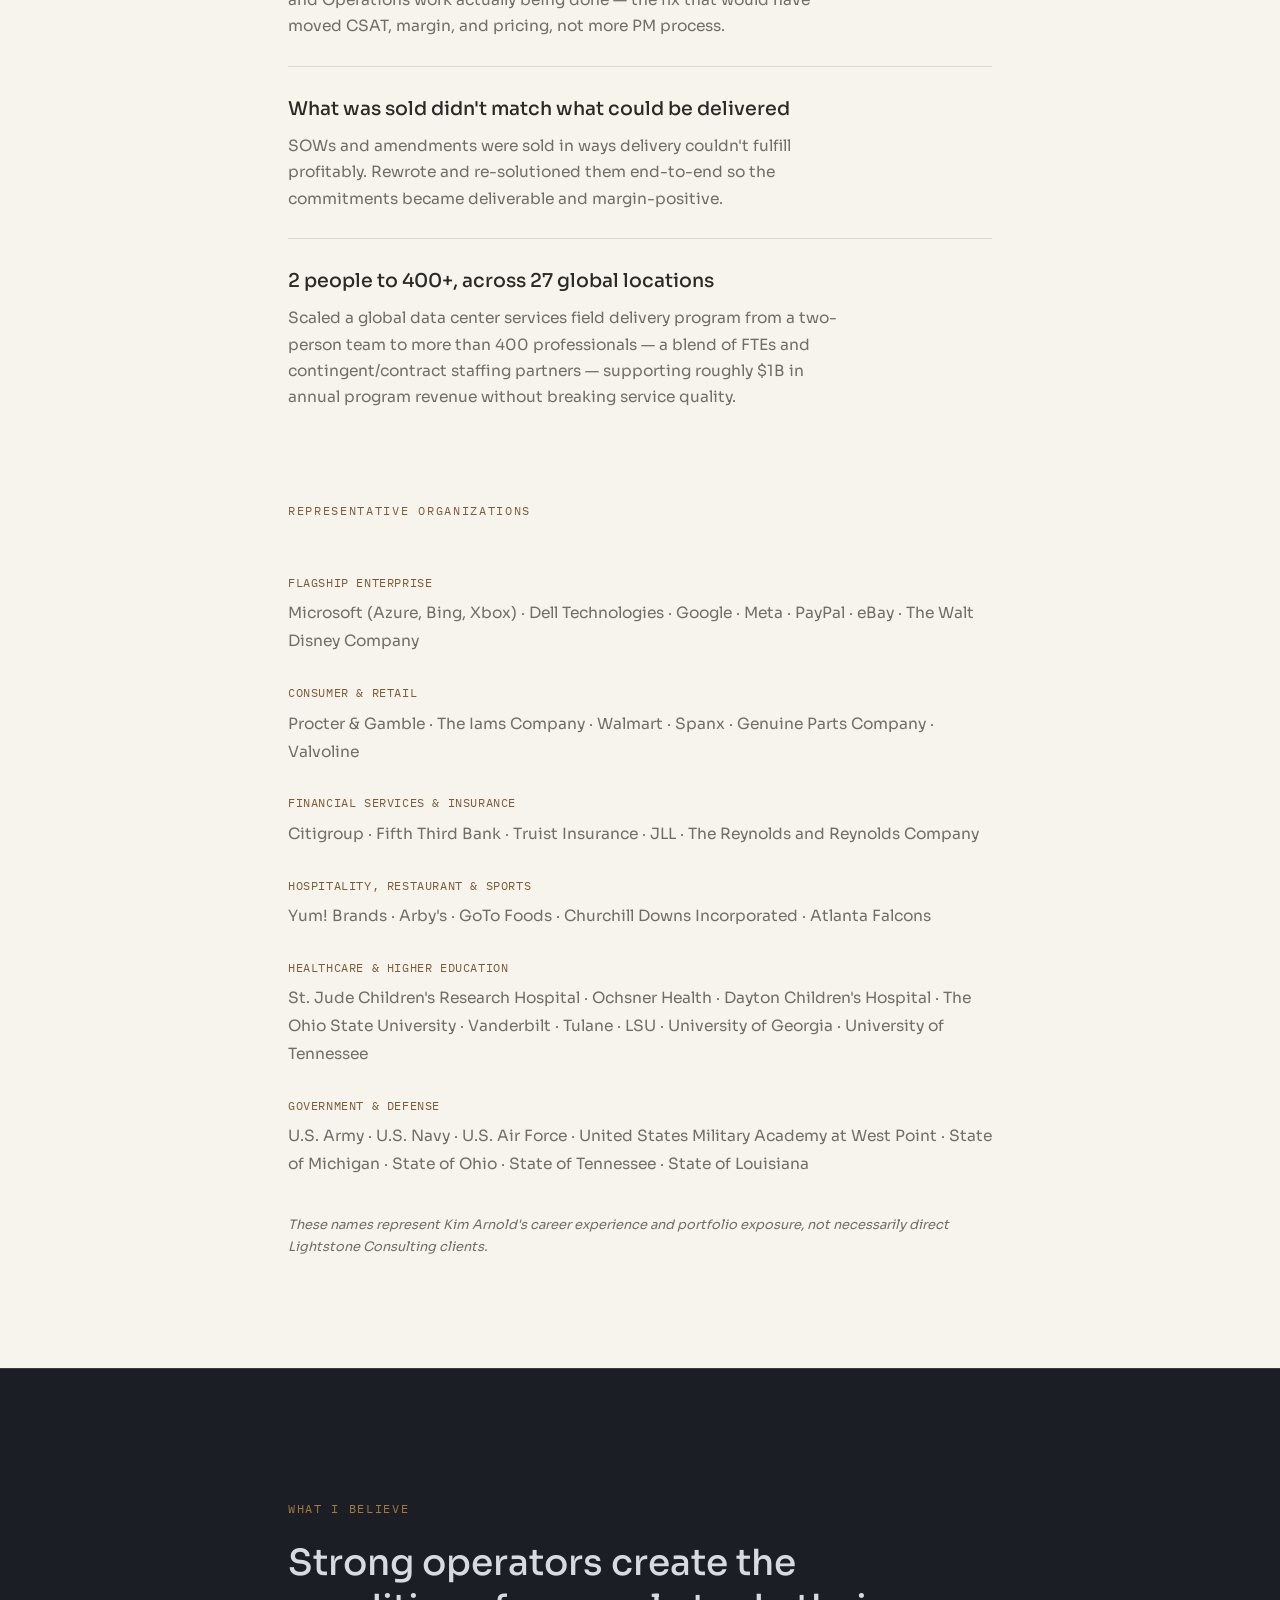
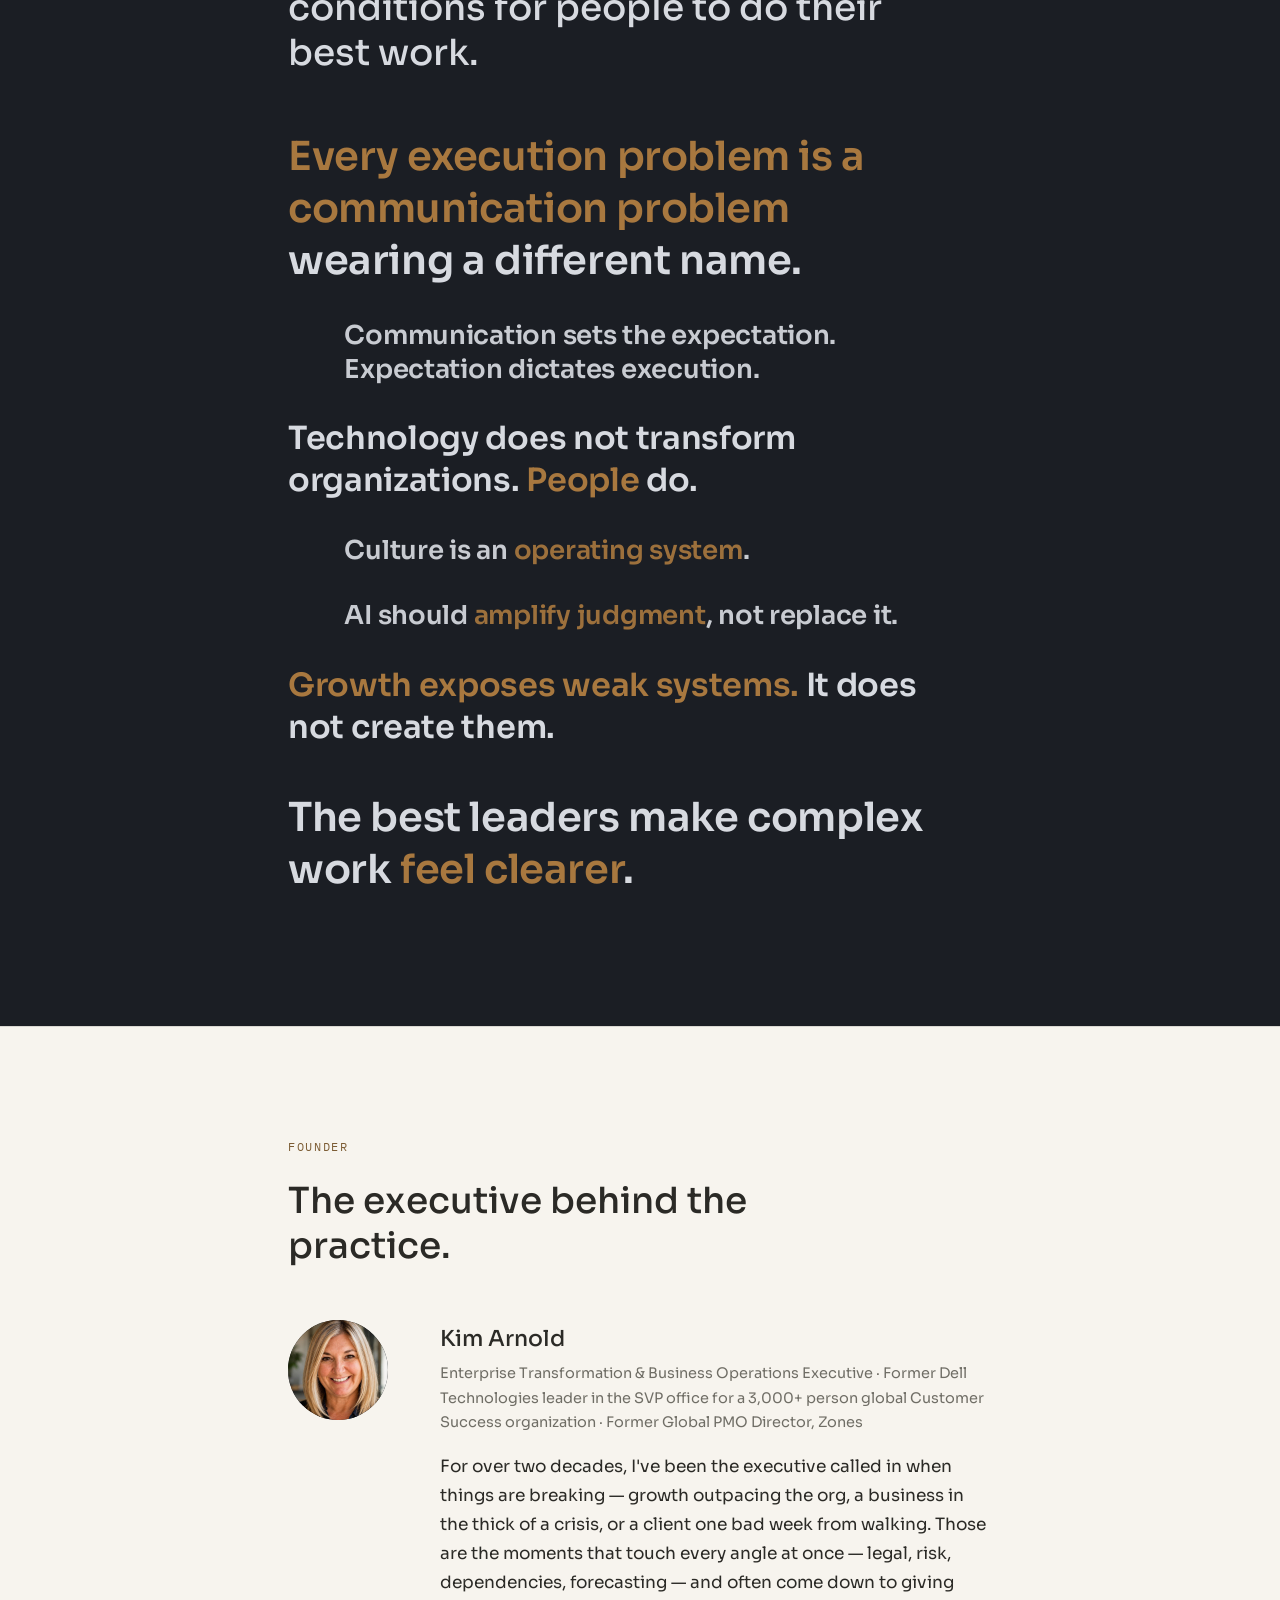
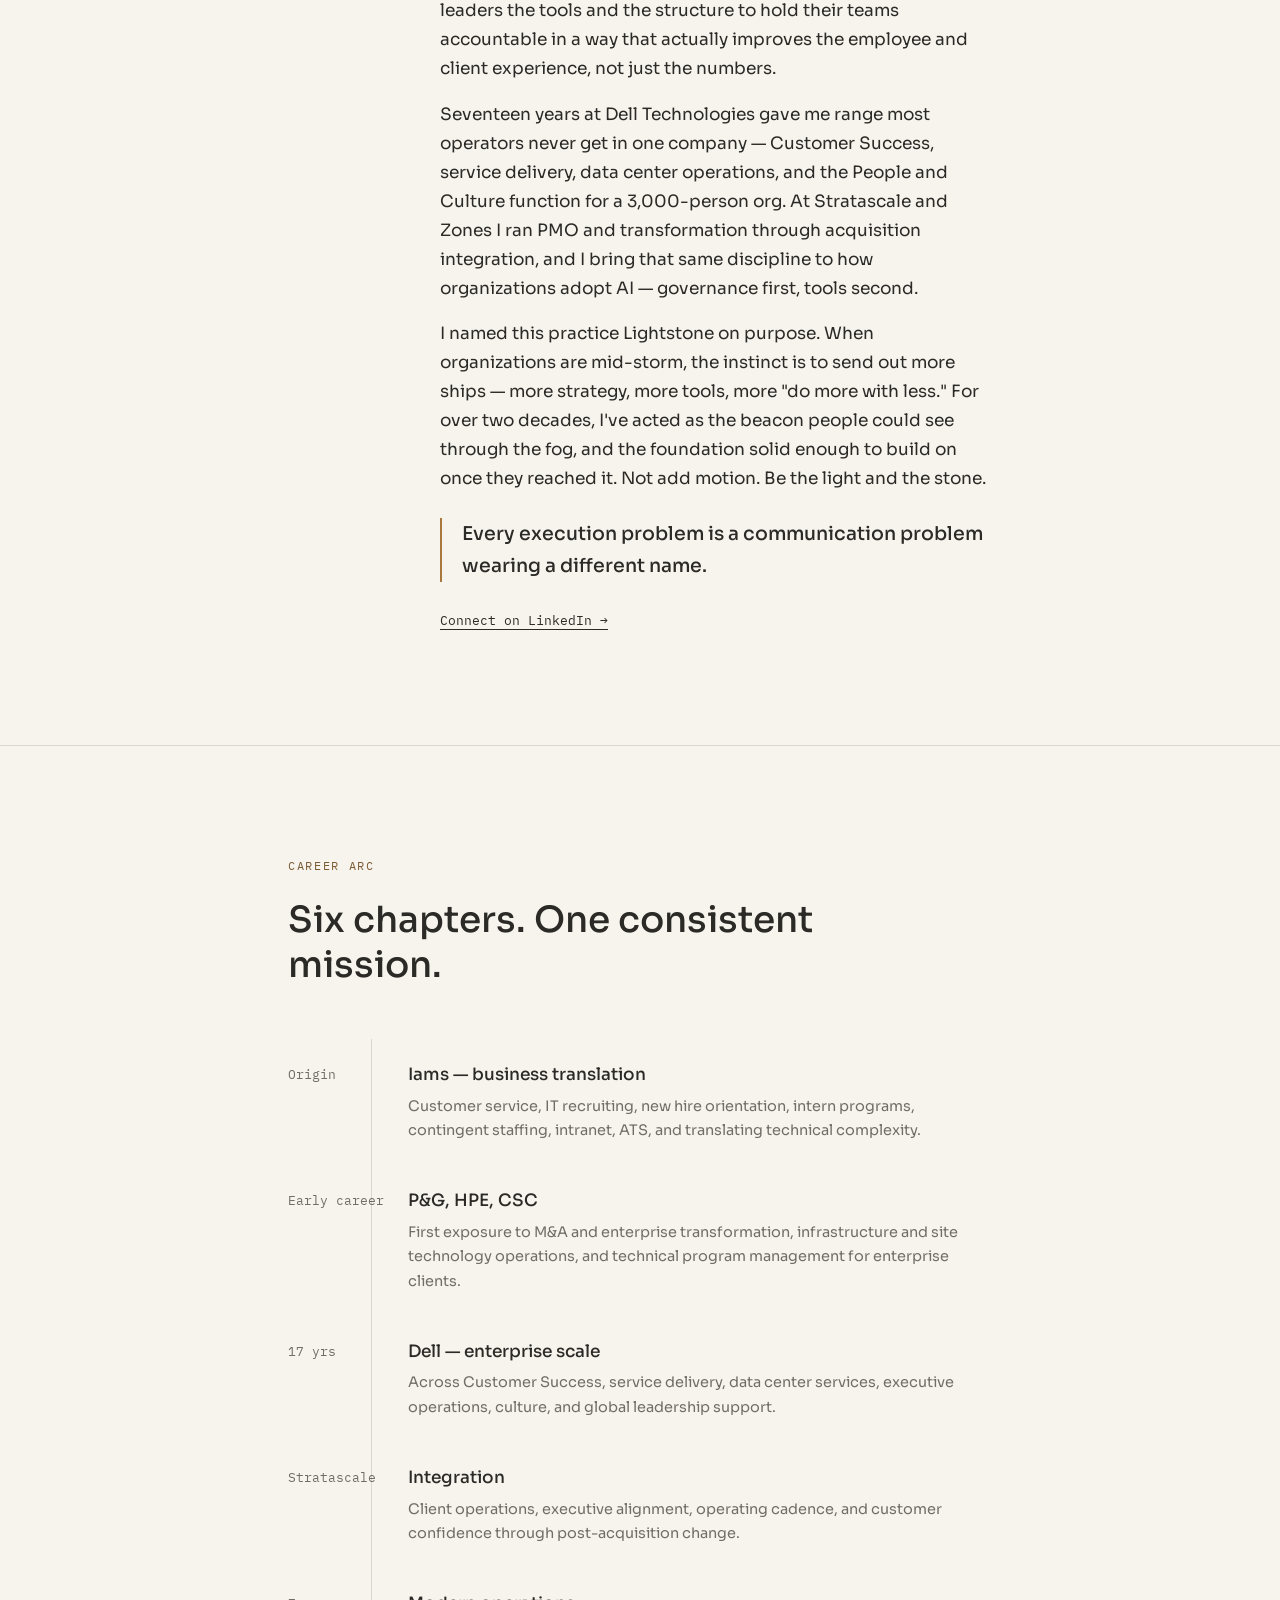
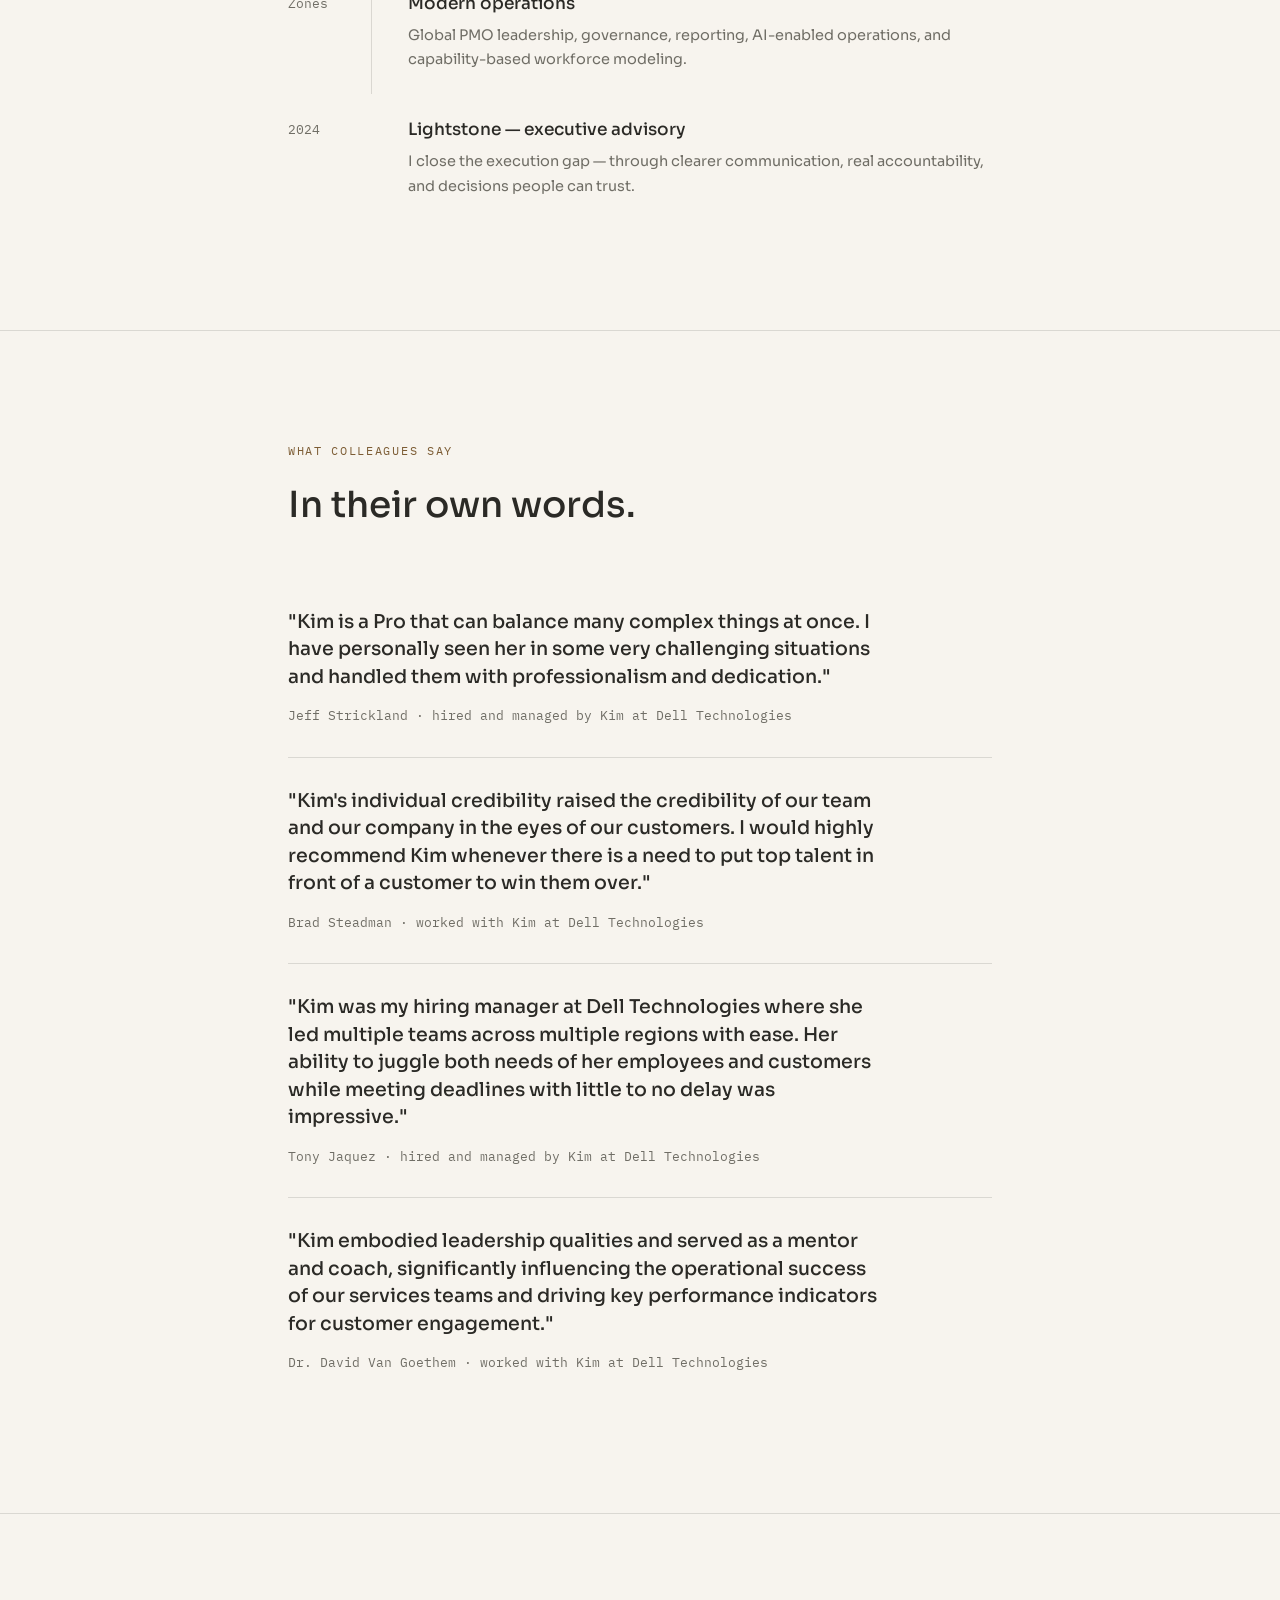
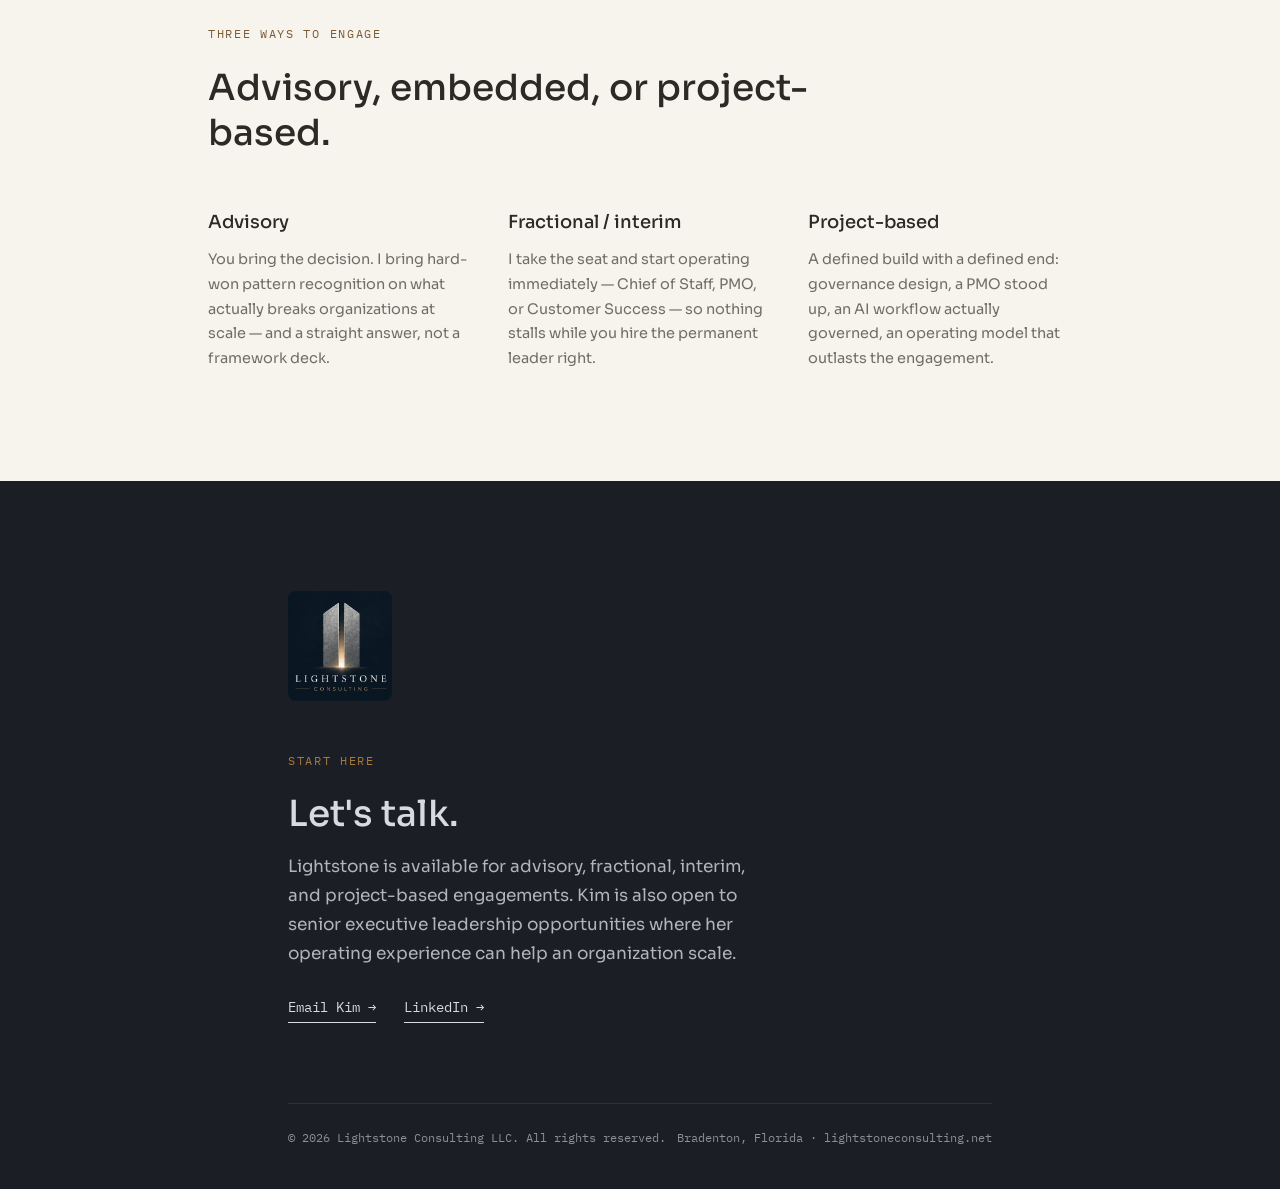
==== commit 19b3e034: "Add files via upload" ====
--- a/index.html
+++ b/index.html
@@ -393,7 +393,7 @@
         <p>Seventeen years at Dell Technologies gave me range most operators never get in one company — Customer Success, service delivery, data center operations, and the People and Culture function for a 3,000-person org. At Stratascale and Zones I ran PMO and transformation through acquisition integration, and I bring that same discipline to how organizations adopt AI — governance first, tools second.</p>
         <p>I named this practice Lightstone on purpose. When organizations are mid-storm, the instinct is to send out more ships — more strategy, more tools, more "do more with less." For over two decades, I've acted as the beacon people could see through the fog, and the foundation solid enough to build on once they reached it. Not add motion. Be the light and the stone.</p>
         <blockquote>Every execution problem is a communication problem wearing a different name.</blockquote>
-        <a class="contact-link" style="font-family:var(--mono); font-size:13px; border-bottom:1px solid currentColor; text-decoration:none;" href="https://www.linkedin.com/" target="_blank" rel="noopener">Connect on LinkedIn →</a>
+        <a class="contact-link" style="font-family:var(--mono); font-size:13px; border-bottom:1px solid currentColor; text-decoration:none;" href="https://www.linkedin.com/in/kimberly-m-arnold/" target="_blank" rel="noopener">Connect on LinkedIn →</a>
       </div>
     </div>
   </div>
@@ -428,7 +428,7 @@
       </div>
       <div class="arc-item">
         <div class="arc-year">2024</div>
-        <div class="arc-body"><h3>Lightstone — executive advisory</h3><p>Helping organizations build the operating systems needed to scale.</p></div>
+        <div class="arc-body"><h3>Lightstone — executive advisory</h3><p>I close the execution gap — through clearer communication, real accountability, and decisions people can trust.</p></div>
       </div>
     </div>
   </div>
@@ -492,7 +492,7 @@
     <p>Lightstone is available for advisory, fractional, interim, and project-based engagements. Kim is also open to senior executive leadership opportunities where her operating experience can help an organization scale.</p>
     <div style="margin-top:28px; display:flex; gap:28px; flex-wrap:wrap;">
       <a class="contact-link" href="mailto:kim@lightstoneconsulting.net">Email Kim →</a>
-      <a class="contact-link" href="https://www.linkedin.com/" target="_blank" rel="noopener">LinkedIn →</a>
+      <a class="contact-link" href="https://www.linkedin.com/in/kimberly-m-arnold/" target="_blank" rel="noopener">LinkedIn →</a>
     </div>
     <div class="footer-meta">
       <span>© 2026 Lightstone Consulting LLC. All rights reserved.</span>
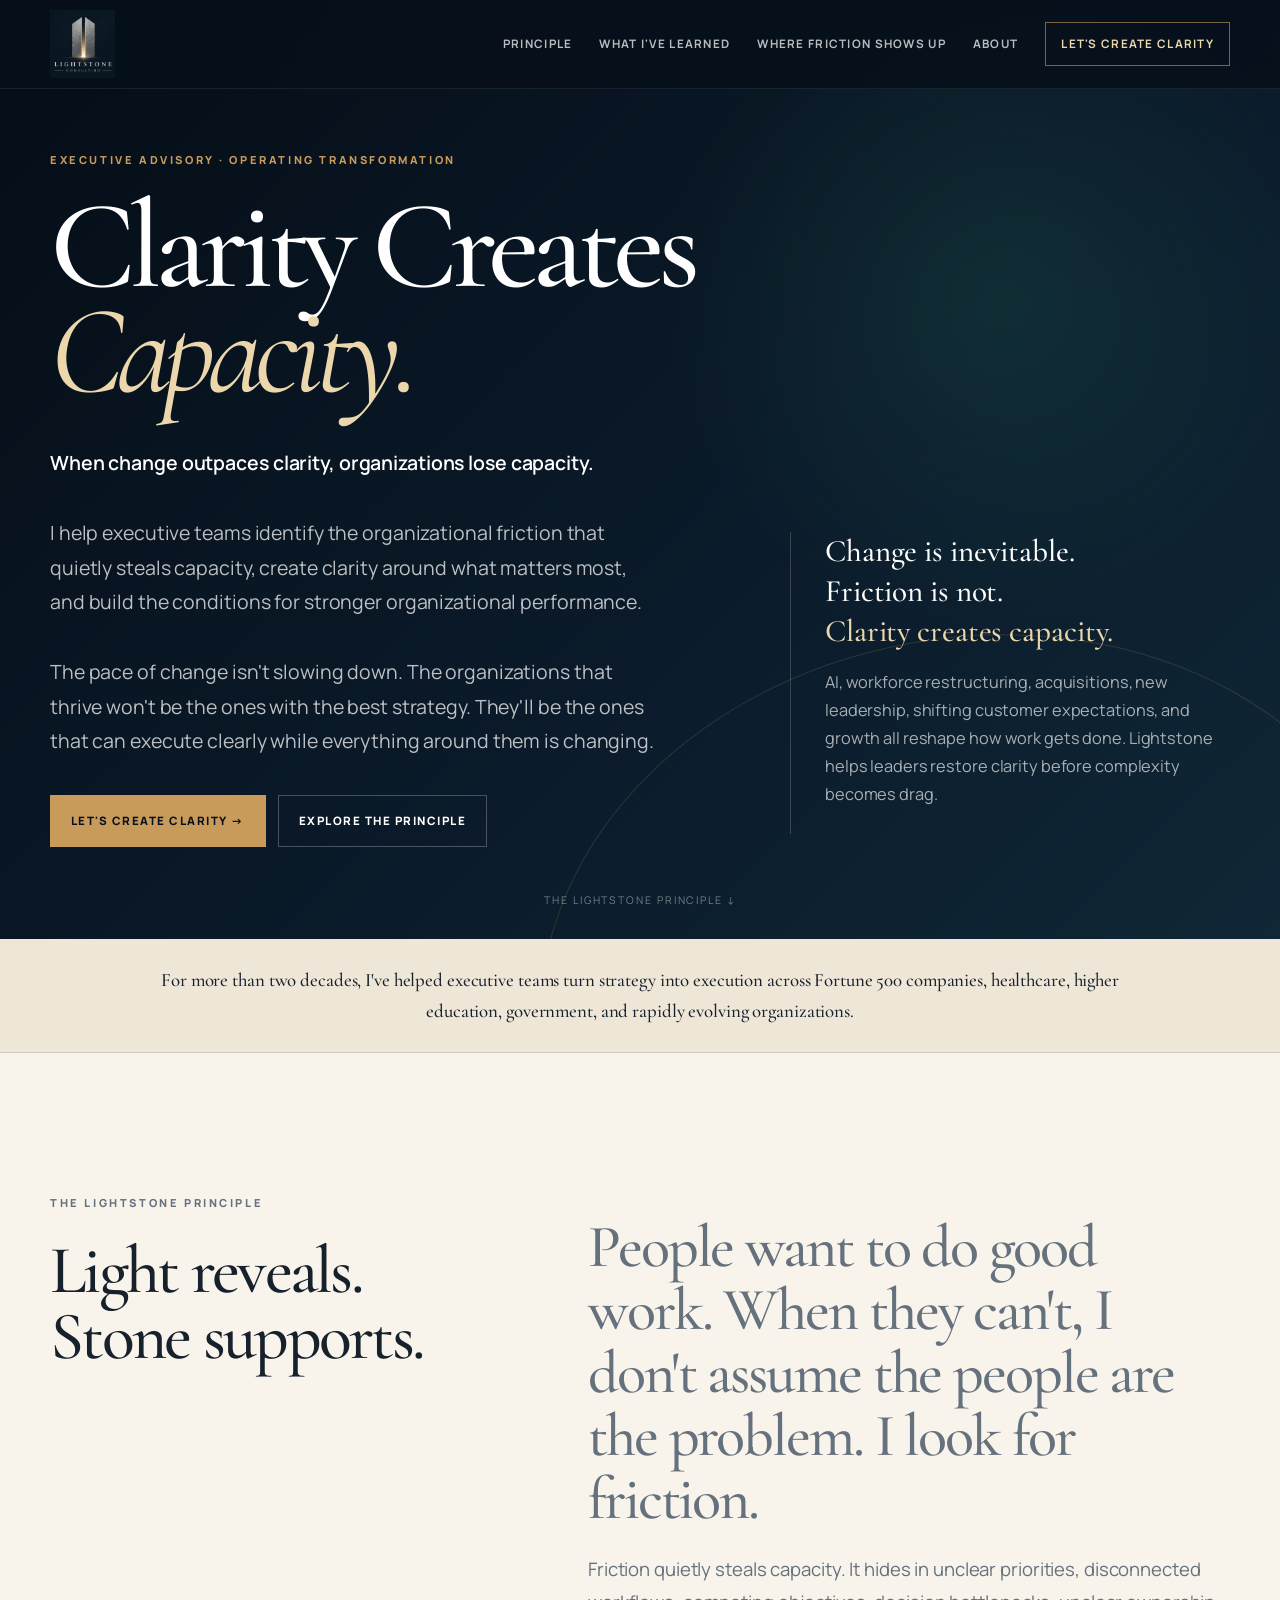
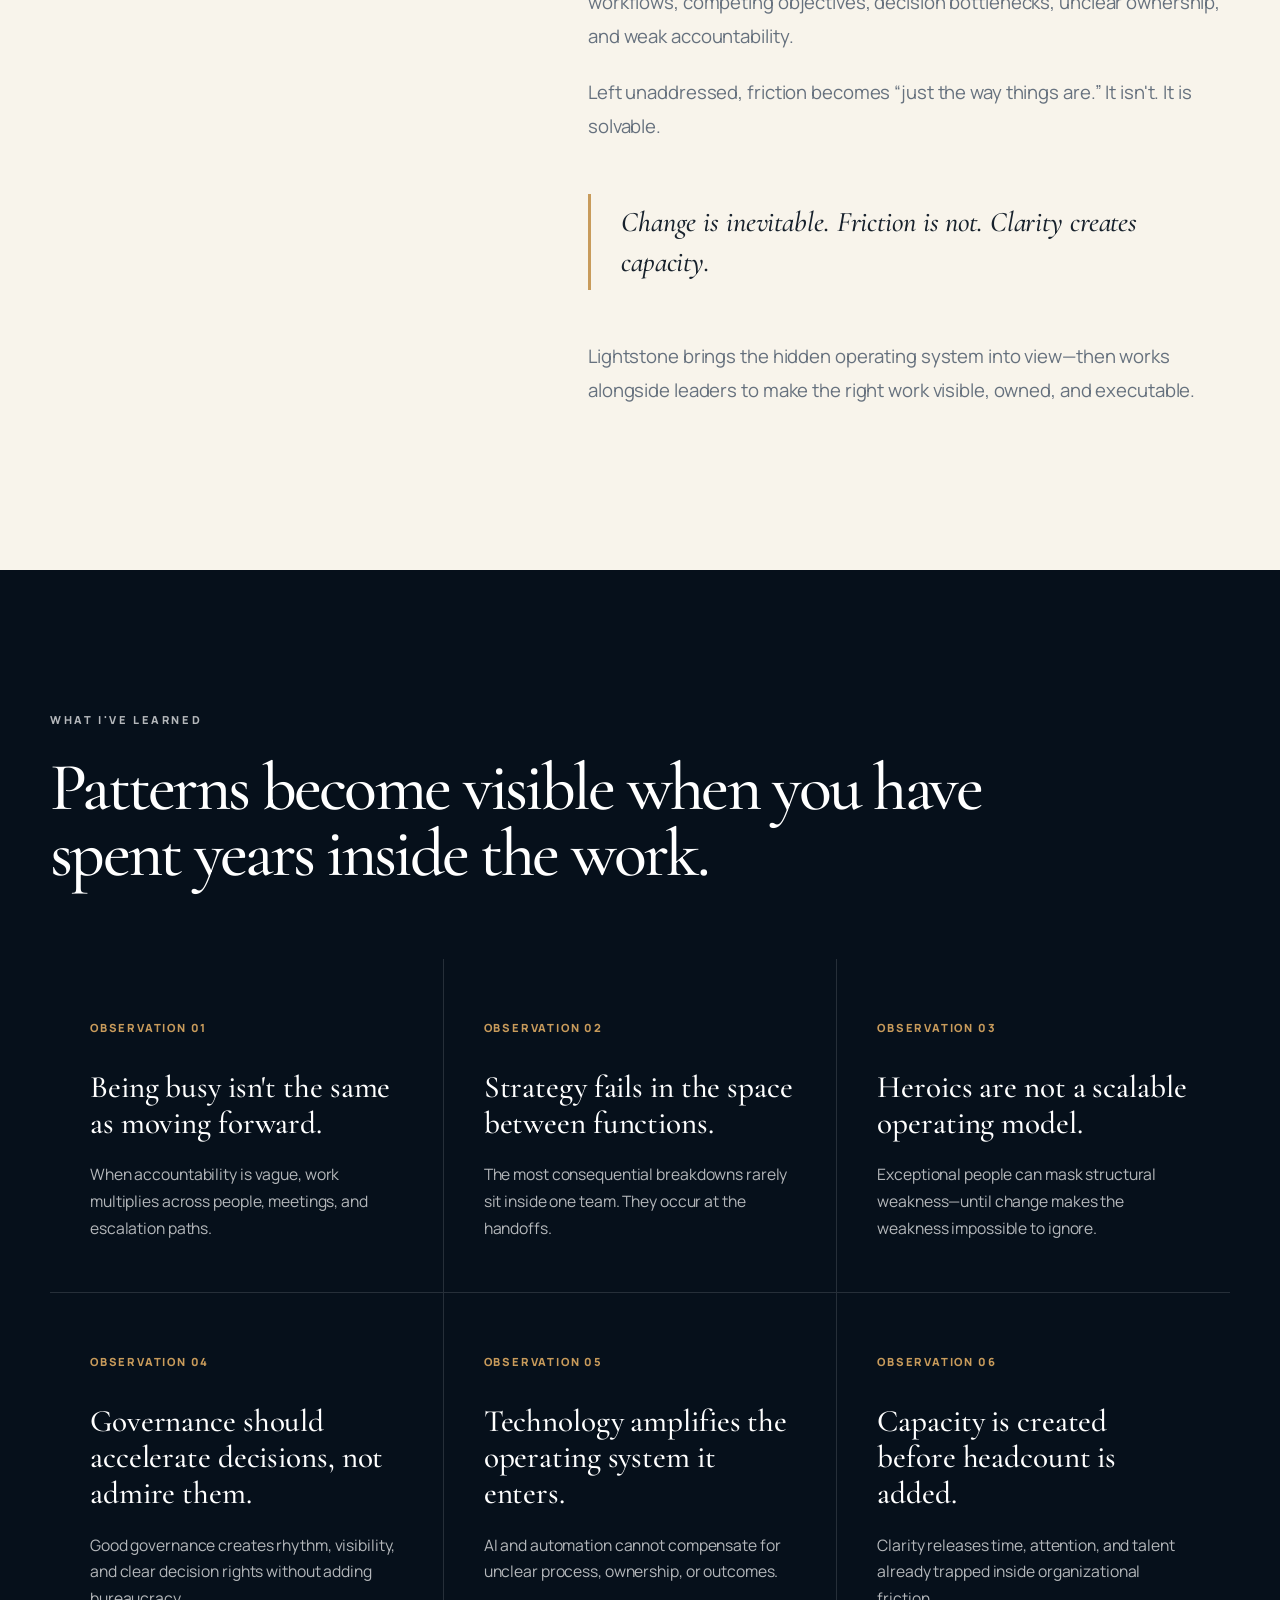
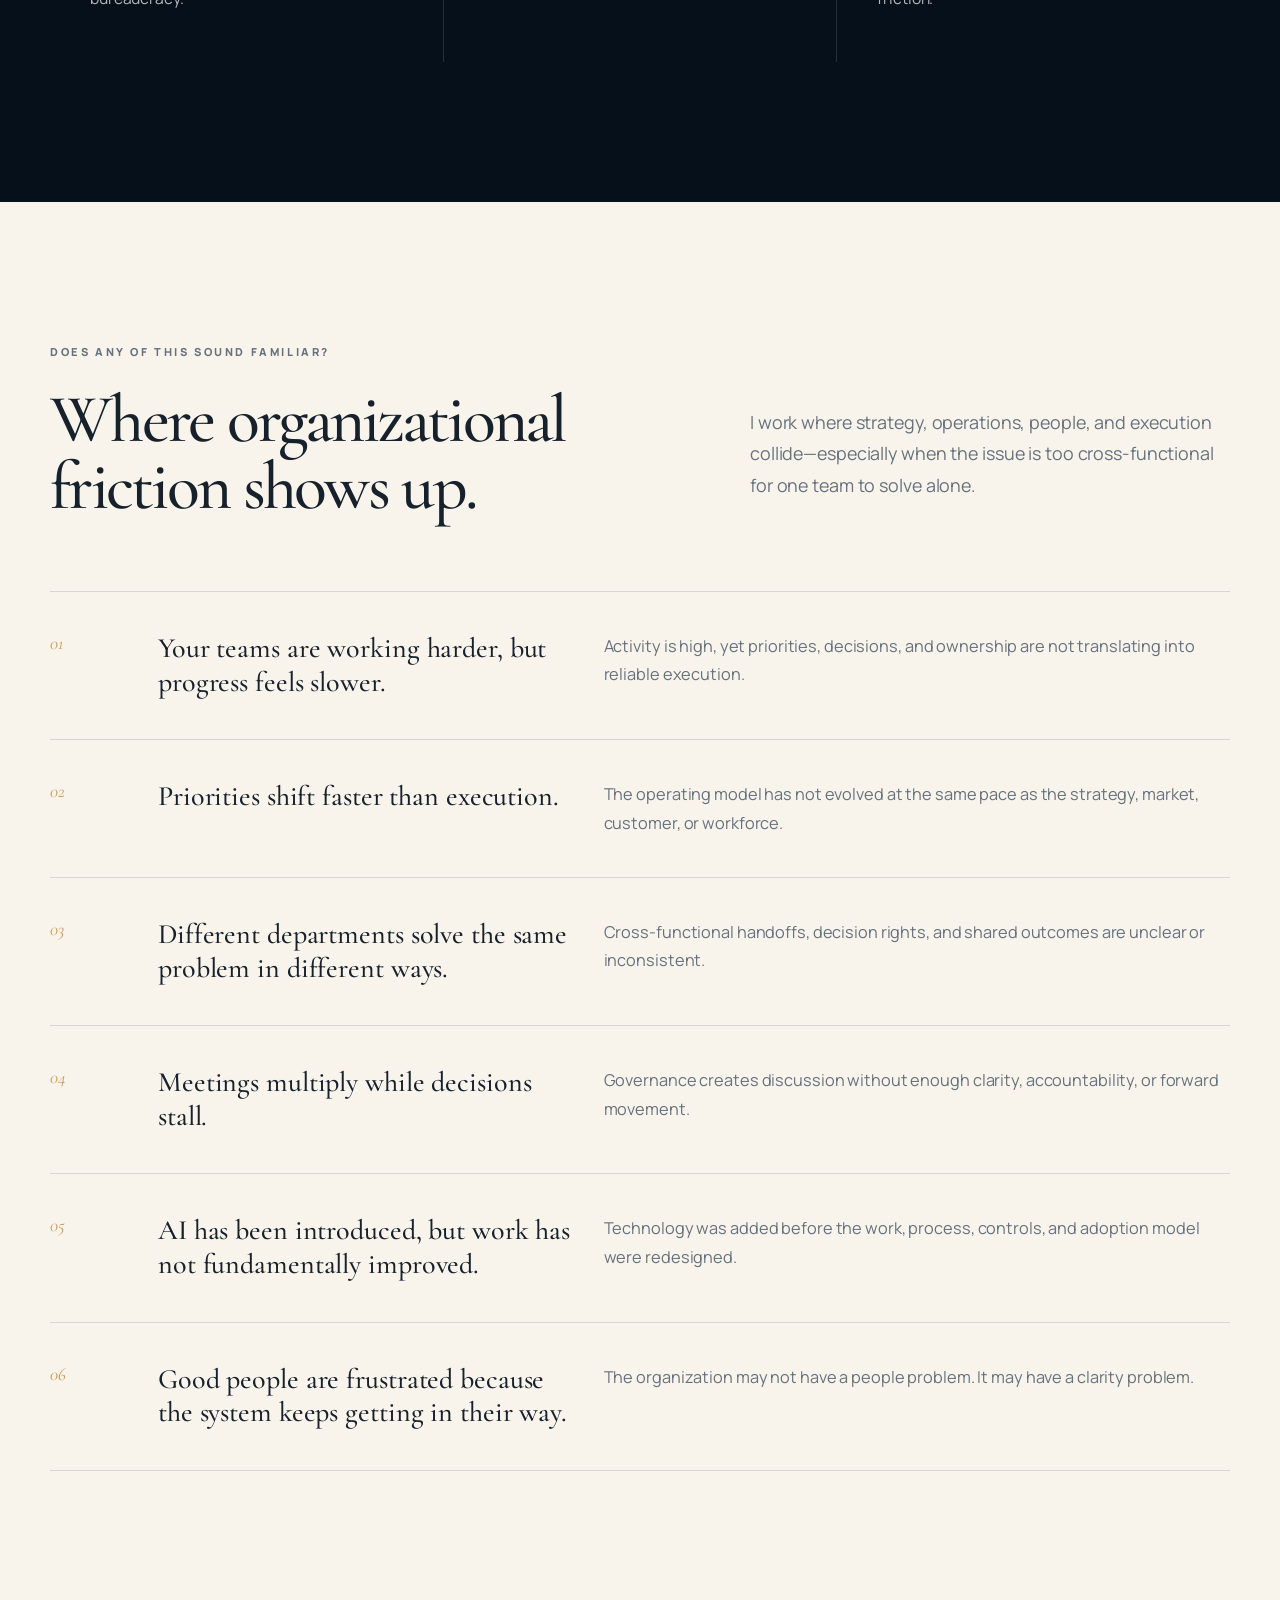
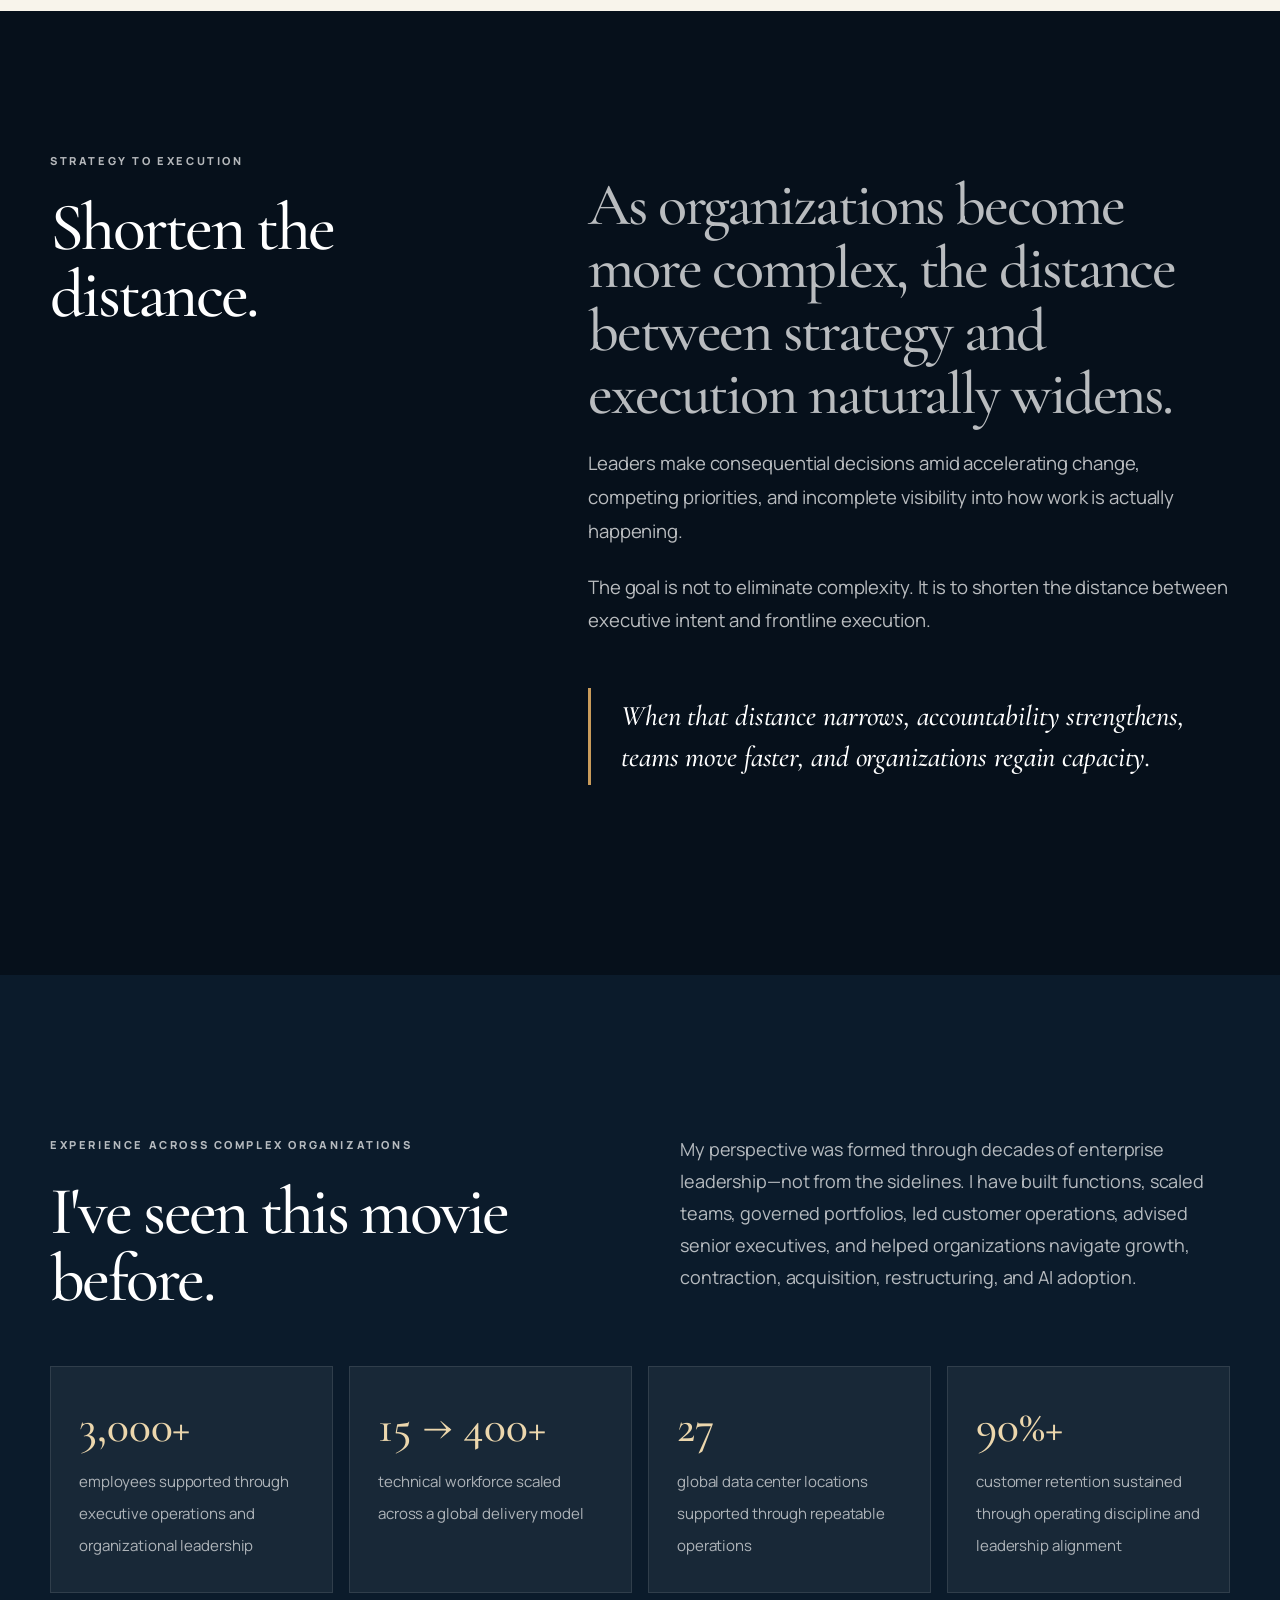
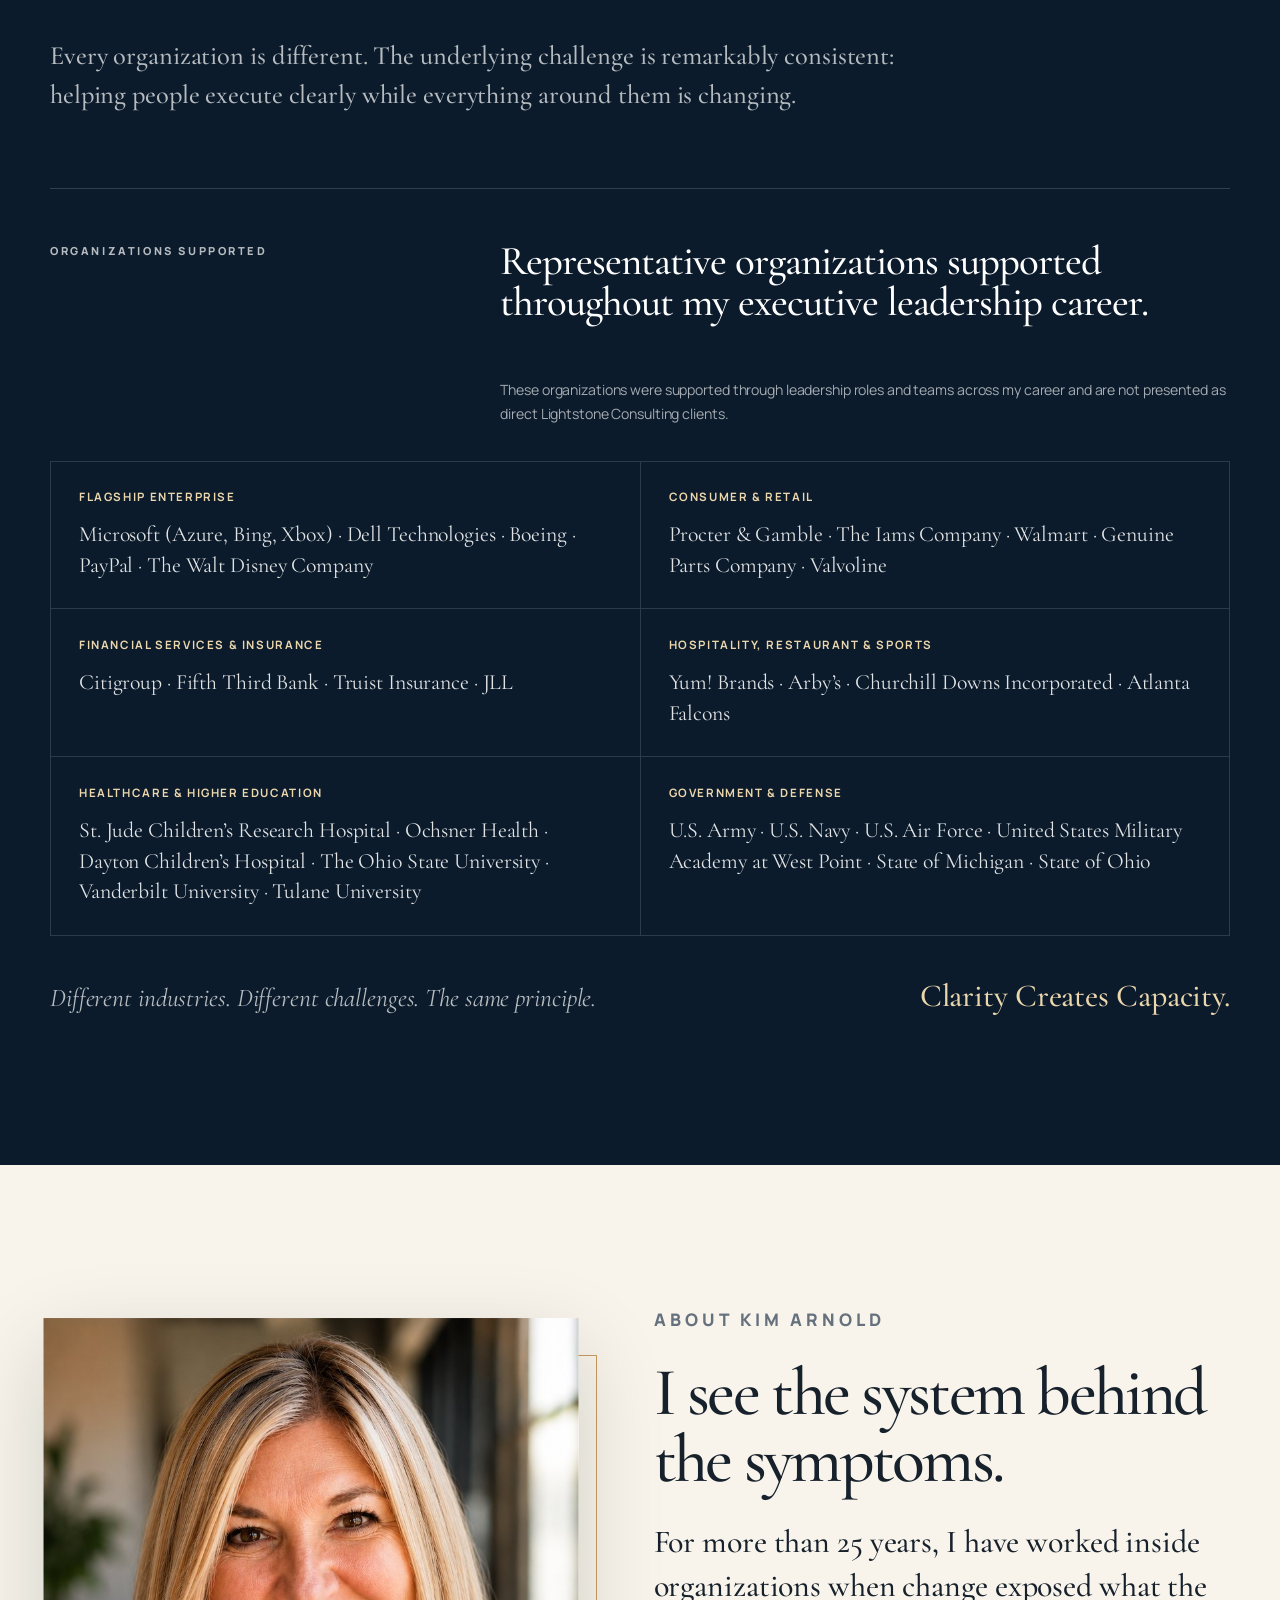
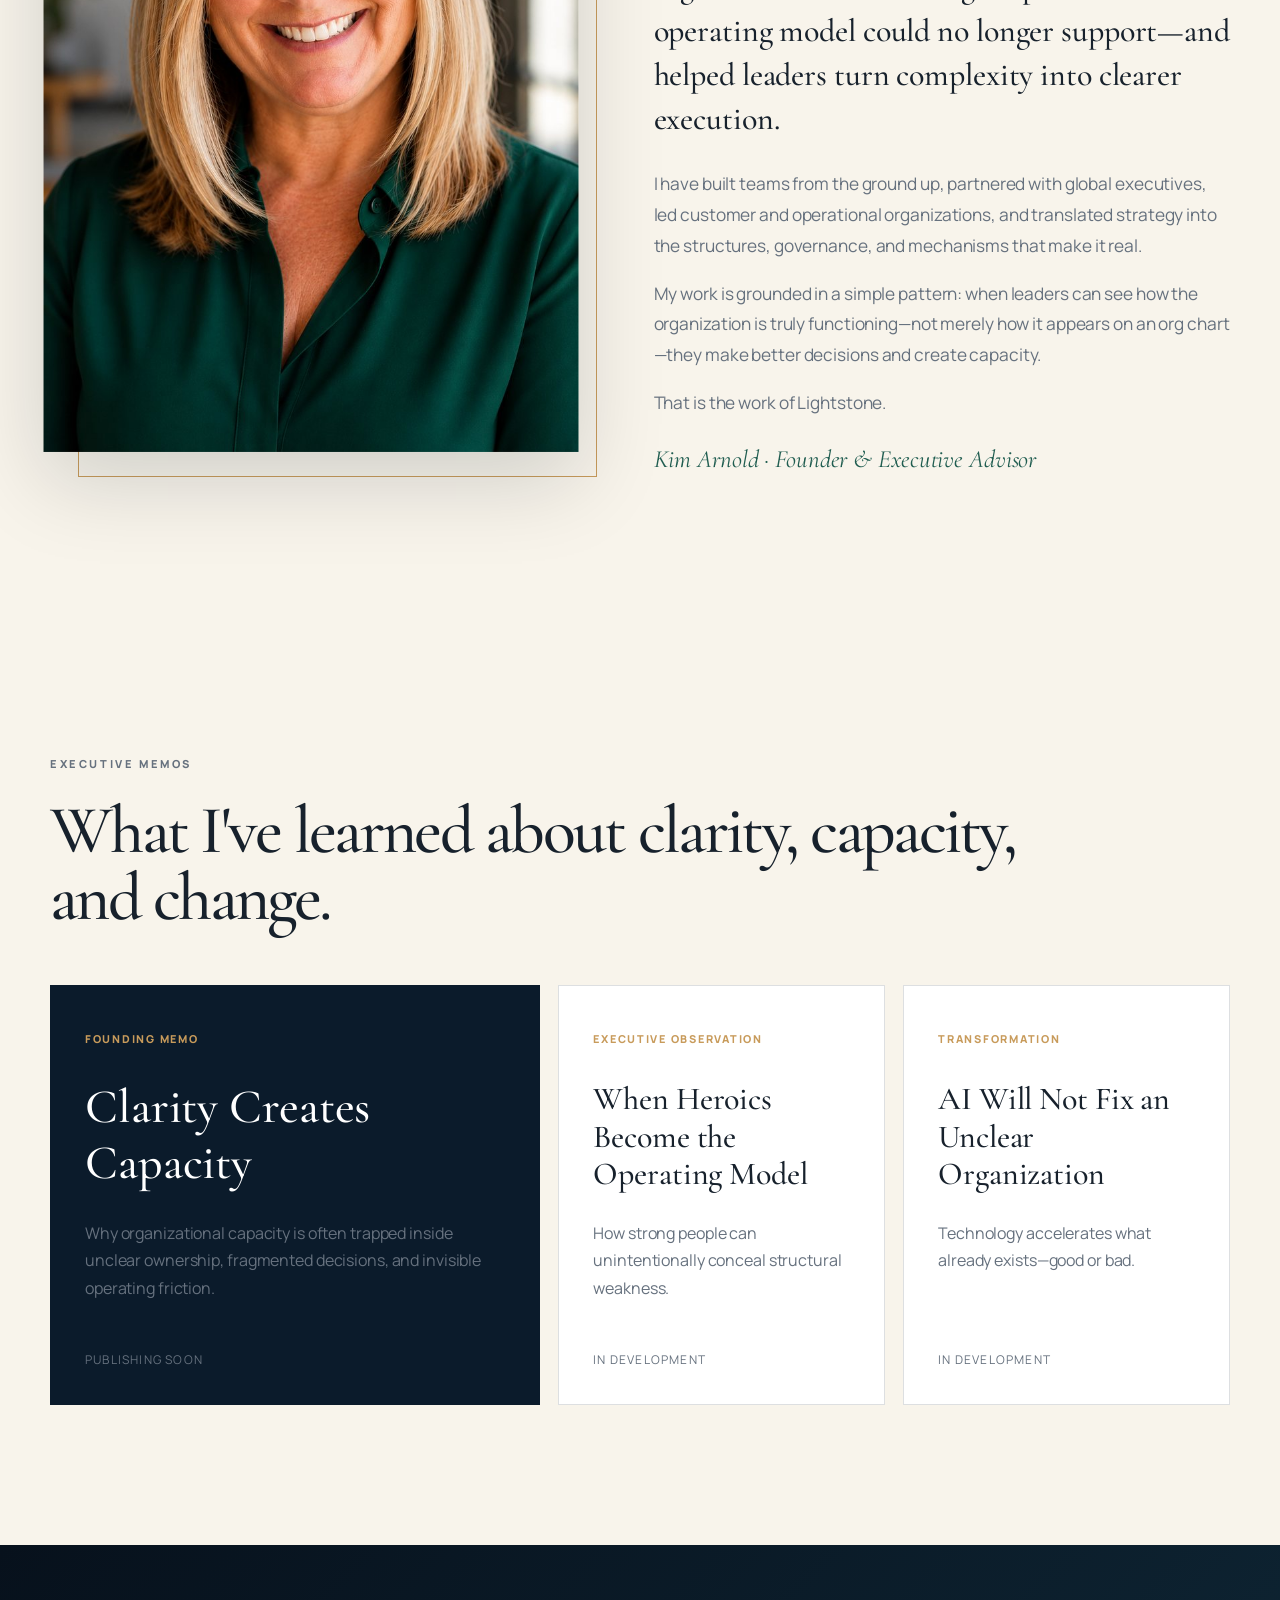
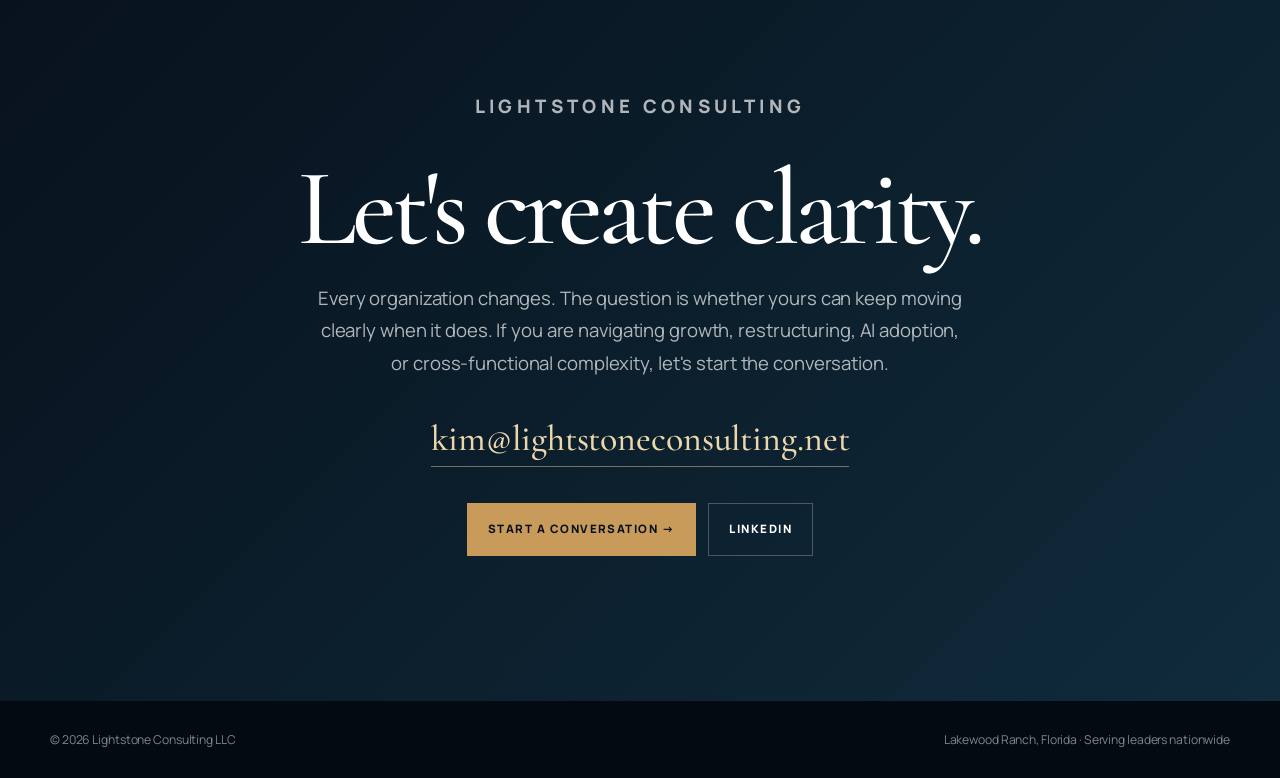
==== commit 645cee81: "Add files via upload" ====
--- a/index.html
+++ b/index.html
@@ -1,535 +1,122 @@
-<!DOCTYPE html>
+<!doctype html>
 <html lang="en">
 <head>
-<meta charset="UTF-8">
-<meta name="viewport" content="width=device-width, initial-scale=1.0">
-<title>Lightstone Consulting | Kim Arnold</title>
-<meta name="description" content="Lightstone Consulting — Kim Arnold's executive advisory practice for organizations scaling through growth, transformation, and change.">
+<meta charset="utf-8">
+<meta name="viewport" content="width=device-width,initial-scale=1">
+<title>Lightstone Consulting | Clarity Creates Capacity</title>
+<meta name="description" content="Kim Arnold helps executive teams create clarity, build operating capacity, and turn strategy into execution.">
+<meta name="theme-color" content="#07111c">
 <link rel="preconnect" href="https://fonts.googleapis.com">
 <link rel="preconnect" href="https://fonts.gstatic.com" crossorigin>
-<link href="https://fonts.googleapis.com/css2?family=Sora:wght@400;500;600&family=IBM+Plex+Mono:wght@400;500&display=swap" rel="stylesheet">
+<link href="https://fonts.googleapis.com/css2?family=Cormorant+Garamond:ital,wght@0,500;0,600;1,500&family=Manrope:wght@400;500;600;700;800&display=swap" rel="stylesheet">
 <style>
-  :root{
-    --fog: #1b1e24;
-    --fog-text: #d7dae0;
-    --clear: #f7f4ee;
-    --clear-text: #2b2a26;
-    --muted: #706e66;
-    --brass: #a8783f;
-    --brass-dim: #7c5c34;
-    --rule: rgba(43,42,38,0.14);
-    --rule-dark: rgba(215,218,224,0.16);
-    --serif: 'Sora', sans-serif;
-    --sans: 'Sora', sans-serif;
-    --mono: 'IBM Plex Mono', monospace;
-  }
-  *{box-sizing:border-box;}
-  html{scroll-behavior:smooth;}
-  body{
-    margin:0;
-    background:var(--clear);
-    color:var(--clear-text);
-    font-family:var(--sans);
-    font-size:17px;
-    line-height:1.7;
-    -webkit-font-smoothing:antialiased;
-  }
-  a{color:inherit;}
-  .wrap{max-width:760px;margin:0 auto;padding:0 28px;}
-  .wrap-wide{max-width:920px;margin:0 auto;padding:0 28px;}
+:root{--night:#06101b;--navy:#0b1b2b;--navy2:#112a3e;--paper:#f8f4eb;--cream:#eee6d7;--white:#fff;--ink:#17212c;--muted:#66717e;--gold:#c89b5b;--gold2:#ecd7ad;--emerald:#205d50;--line:rgba(19,33,45,.14);--shadow:0 28px 80px rgba(5,16,27,.16);--serif:'Cormorant Garamond',Georgia,'Times New Roman',serif;--sans:'Manrope',system-ui,-apple-system,BlinkMacSystemFont,'Segoe UI',sans-serif}
+*{box-sizing:border-box}html{scroll-behavior:smooth}body{margin:0;background:var(--paper);color:var(--ink);font-family:var(--sans);line-height:1.65;-webkit-font-smoothing:antialiased}a{color:inherit;text-decoration:none}button{font:inherit}.wrap{width:min(1160px,calc(100% - 44px));margin:auto}.serif{font-family:var(--serif)}.eyebrow{font-size:.72rem;letter-spacing:.2em;text-transform:uppercase;font-weight:800;color:var(--gold);margin:0 0 18px}.section{padding:110px 0}.section-dark{background:var(--night);color:white}.section-navy{background:var(--navy);color:white}.section h2{font:400 clamp(2.3rem,4.5vw,4.6rem)/1.04 var(--serif);letter-spacing:-.045em;margin:0;max-width:900px}.section p{color:var(--muted)}.section-dark p,.section-navy p{color:rgba(255,255,255,.7)}
+header{position:fixed;inset:0 0 auto;z-index:100;background:rgba(6,16,27,.85);backdrop-filter:blur(18px);border-bottom:1px solid rgba(255,255,255,.08)}.nav{height:88px;display:flex;align-items:center;justify-content:space-between}.brand{display:flex;align-items:center;color:var(--white);text-decoration:none}.brand-logo{display:block;width:158px;height:68px;object-fit:contain;object-position:left center;border-radius:2px} .mark{display:none}.mark:before,.mark:after{content:"";position:absolute;top:7px;bottom:7px;width:8px;background:linear-gradient(#d8d1c4,#858b86);border-radius:2px}.mark:before{left:9px}.mark:after{right:9px}.mark span{position:absolute;top:6px;bottom:6px;left:50%;width:3px;transform:translateX(-50%);background:linear-gradient(#fff0c8,#c89a59);box-shadow:0 0 16px rgba(200,154,89,.65)}nav{display:flex;gap:27px;align-items:center}nav a{font-size:.73rem;letter-spacing:.11em;text-transform:uppercase;color:rgba(255,255,255,.72);font-weight:700}nav a:hover{color:var(--gold2)}.nav-cta{border:1px solid rgba(200,155,91,.6);padding:11px 15px;color:var(--gold2)!important}.menu{display:none;color:white;background:none;border:0;font-size:1.5rem}
+.hero{min-height:100vh;background:radial-gradient(circle at 78% 32%,rgba(32,93,80,.28),transparent 28%),linear-gradient(135deg,#050d16 0%,#0b1b2b 60%,#0f2736 100%);color:white;display:flex;align-items:center;position:relative;overflow:hidden;padding:130px 0 70px}.hero:after{content:"";position:absolute;inset:auto -10% -43% 42%;height:75%;border:1px solid rgba(200,155,91,.18);border-radius:50%;transform:rotate(-10deg)}.hero-grid{display:grid;grid-template-columns:1.2fr .8fr;gap:80px;align-items:end;position:relative;z-index:2}.hero h1{font:400 clamp(4rem,8.8vw,8.6rem)/.9 var(--serif);letter-spacing:-.065em;margin:0;max-width:900px}.hero h1 em{color:var(--gold2);font-weight:400}.hero-copy{max-width:560px;margin-top:34px;font-size:1.14rem;color:rgba(255,255,255,.73)}.hero-side{border-left:1px solid rgba(255,255,255,.18);padding-left:34px;margin-bottom:13px}.hero-side strong{display:block;font:400 1.55rem/1.35 var(--serif);color:white;margin-bottom:16px}.hero-side p{color:rgba(255,255,255,.64);margin:0 0 26px}.btn{display:inline-flex;align-items:center;gap:12px;padding:15px 20px;border:1px solid transparent;text-transform:uppercase;letter-spacing:.13em;font-weight:800;font-size:.72rem}.btn-gold{background:var(--gold);color:#07111c}.btn-gold:hover{background:var(--gold2)}.btn-outline{border-color:rgba(255,255,255,.25);color:white}.actions{display:flex;gap:12px;flex-wrap:wrap;margin-top:36px}.scroll-note{position:absolute;bottom:30px;left:50%;transform:translateX(-50%);font-size:.66rem;letter-spacing:.18em;text-transform:uppercase;color:rgba(255,255,255,.43)}
+.principle-grid{display:grid;grid-template-columns:.8fr 1.2fr;gap:90px;align-items:start}.principle-title{position:sticky;top:120px}.principle-statement{font:400 clamp(2rem,3.8vw,4rem)/1.16 var(--serif);letter-spacing:-.035em;margin:0;color:var(--ink)}.principle-body{font-size:1.1rem;max-width:720px}.principle-body p{margin:22px 0}.pull{border-left:3px solid var(--gold);padding:8px 0 8px 24px;margin:42px 0;font:italic 1.42rem/1.45 var(--serif);color:var(--ink)}
+.observation-grid{display:grid;grid-template-columns:repeat(3,1fr);gap:1px;background:rgba(255,255,255,.13);margin-top:60px}.observation{background:var(--night);padding:42px 36px;min-height:270px}.observation span{color:var(--gold);font-size:.7rem;letter-spacing:.16em;font-weight:800}.observation h3{font:400 1.55rem/1.25 var(--serif);margin:24px 0 18px}.observation p{font-size:.94rem;margin:0}
+.problem-intro{display:flex;justify-content:space-between;gap:50px;align-items:end}.problem-intro>p{max-width:480px;font-size:1.05rem}.problems{margin-top:60px;border-top:1px solid var(--line)}.problem{display:grid;grid-template-columns:80px .8fr 1.2fr;gap:28px;padding:32px 0;border-bottom:1px solid var(--line);align-items:start}.problem .num{font:italic 1.15rem var(--serif);color:var(--gold)}.problem h3{font:400 1.45rem/1.25 var(--serif);margin:0}.problem p{margin:0}
+.experience-head{display:grid;grid-template-columns:1fr 1fr;gap:80px;align-items:end}.proof-grid{display:grid;grid-template-columns:repeat(4,1fr);gap:16px;margin-top:55px}.proof{padding:32px 28px;background:rgba(255,255,255,.055);border:1px solid rgba(255,255,255,.1)}.proof b{display:block;font:400 2.3rem var(--serif);color:var(--gold2);margin-bottom:10px}.proof span{color:rgba(255,255,255,.65);font-size:.9rem}.experience-copy{margin-top:44px;max-width:900px;font:400 1.35rem/1.55 var(--serif);color:white}
+.about-grid{display:grid;grid-template-columns:.95fr 1.05fr;gap:82px;align-items:center}.portrait-frame{position:relative}.portrait-frame:before{content:"";position:absolute;inset:28px -25px -25px 28px;border:1px solid var(--gold);z-index:0}.portrait-frame img{width:100%;position:relative;z-index:1;box-shadow:var(--shadow);transform:scale(1.025);transform-origin:center}.about-copy .lead{font:400 1.65rem/1.45 var(--serif);color:var(--ink);margin:28px 0}.about-copy p{font-size:1.02rem}.signature{margin-top:25px;font:italic 1.3rem var(--serif);color:var(--emerald)}
+.memo-grid{display:grid;grid-template-columns:1.2fr .8fr .8fr;gap:18px;margin-top:55px}.memo{background:white;border:1px solid var(--line);padding:34px;display:flex;min-height:300px;flex-direction:column;justify-content:space-between;transition:.25s}.memo:hover{transform:translateY(-4px);box-shadow:var(--shadow)}.memo.featured{background:var(--navy);color:white;min-height:420px}.memo small{font-size:.68rem;letter-spacing:.16em;text-transform:uppercase;color:var(--gold);font-weight:800}.memo h3{font:400 1.6rem/1.25 var(--serif);margin:28px 0}.memo.featured h3{font-size:2.35rem}.memo p{margin:0}.memo .status{margin-top:30px;font-size:.75rem;text-transform:uppercase;letter-spacing:.1em;color:var(--muted)}
+.contact{padding:120px 0;background:linear-gradient(135deg,#07111c,#102b3b);color:white;text-align:center}.contact h2{font:400 clamp(3.2rem,7vw,7rem)/.95 var(--serif);letter-spacing:-.055em;margin:0 auto 25px;max-width:900px}.contact p{color:rgba(255,255,255,.68);max-width:650px;margin:0 auto 38px;font-size:1.08rem}.contact-email{display:inline-block;color:var(--gold2);font:400 clamp(1.2rem,2.3vw,2rem) var(--serif);border-bottom:1px solid rgba(236,215,173,.45);padding-bottom:6px}footer{background:#040a11;color:rgba(255,255,255,.5);padding:28px 0}.footer{display:flex;justify-content:space-between;gap:20px;font-size:.76rem}.reveal{opacity:0;transform:translateY(24px);transition:.7s ease}.reveal.show{opacity:1;transform:none}
 
-  /* nav */
-  nav{
-    position:fixed; top:0; left:0; right:0; z-index:50;
-    display:flex; align-items:center; justify-content:space-between;
-    padding:12px 28px;
-    font-family:var(--mono); font-size:12px; letter-spacing:0.04em;
-    color:var(--fog-text);
-    background:rgba(27,30,36,0.92);
-    border-bottom:1px solid var(--rule-dark);
-  }
-  nav .mark{font-family:var(--serif); font-size:16px; font-weight:500; letter-spacing:0.01em; display:flex; align-items:center; gap:10px;}
-  nav .mark img{height:34px; width:auto; border-radius:4px; display:block;}
-  nav ul{list-style:none; display:flex; gap:24px; margin:0; padding:0;}
-  nav a{text-decoration:none; opacity:0.85;}
-  nav a:hover{opacity:1;}
-  @media (max-width:640px){ nav ul{display:none;} }
+/* Editorial typography refinement */
+body{font-size:18px;line-height:1.78;letter-spacing:-.006em}
+.wrap{width:min(1180px,calc(100% - 52px))}
+.section{padding:140px 0}
+.eyebrow{font-size:.69rem;letter-spacing:.235em;margin-bottom:24px}
+.section h2{font-size:clamp(3rem,5.3vw,5.65rem);line-height:.98;letter-spacing:-.04em;font-weight:500;max-width:980px}
+.hero{padding-top:150px;padding-bottom:92px}
+.hero h1{font-size:clamp(5rem,9.8vw,10rem);line-height:.84;letter-spacing:-.055em;font-weight:500}
+.hero-copy{font-size:1.22rem;line-height:1.78;max-width:610px;margin-top:42px}
+.hero-side strong{font-size:1.95rem;line-height:1.28;font-weight:500}.hero-side strong em{color:var(--gold2);font-style:normal}
+.hero-side p{font-size:1.02rem;line-height:1.72}
+.principle-grid{gap:110px}
+.principle-statement{font-size:clamp(2.7rem,4.7vw,5.1rem);line-height:1.05;letter-spacing:-.035em;font-weight:500}
+.principle-body{font-size:1.16rem;line-height:1.82}
+.pull{font-size:1.78rem;line-height:1.42;font-weight:500;padding-left:30px;margin:50px 0}
+.observation-grid{margin-top:72px}
+.observation{padding:50px 40px;min-height:300px}
+.observation h3{font-size:1.95rem;line-height:1.16;font-weight:500;margin:28px 0 20px}
+.observation p{font-size:.98rem;line-height:1.72}
+.problem-intro>p{font-size:1.12rem;line-height:1.76}
+.problems{margin-top:72px}
+.problem{padding:40px 0}
+.problem h3{font-size:1.75rem;line-height:1.2;font-weight:500}
+.problem p{font-size:1.02rem;line-height:1.74}
+.proof b{font-size:2.85rem;font-weight:500}
+.proof span{font-size:.94rem;line-height:1.58}
+.experience-copy{font-size:1.65rem;line-height:1.48;font-weight:500}
+.about-copy .lead{font-size:2rem;line-height:1.38;font-weight:500}
+.about-copy p{font-size:1.08rem;line-height:1.78}
+.signature{font-size:1.55rem}
+.memo h3{font-size:2rem;line-height:1.16;font-weight:500}
+.memo.featured h3{font-size:3rem}
+.memo p{font-size:1rem;line-height:1.72}
+.contact{padding:145px 0}
+.contact h2{font-size:clamp(4.2rem,8.5vw,8.5rem);line-height:.88;letter-spacing:-.045em;font-weight:500}
+.contact p{font-size:1.16rem;line-height:1.75}
+.contact-email{font-size:clamp(1.5rem,2.8vw,2.5rem);font-weight:500}
 
-  /* fog sequence */
-  #fogstage{
-    position:relative;
-    background:var(--fog);
-    color:var(--fog-text);
-    overflow:hidden;
-  }
-  #beam{
-    position:fixed; top:0; left:-30%; width:16%; height:100vh;
-    background:rgba(255,255,255,0.06);
-    transform:skewX(-12deg);
-    pointer-events:none;
-    z-index:1;
-  }
-  .fog-panel{
-    min-height:100vh;
-    display:flex; flex-direction:column; justify-content:center;
-    padding:120px 28px;
-    position:relative; z-index:2;
-  }
-  .eyebrow{
-    font-family:var(--mono); font-size:12px; letter-spacing:0.14em; text-transform:uppercase;
-    margin-bottom:20px; color:var(--brass);
-  }
-  .fog-panel h1{
-    font-family:var(--serif); font-weight:500; font-size:clamp(30px,5vw,52px);
-    line-height:1.2; max-width:680px; margin:0 0 24px;
-  }
-  .fog-panel p.lead{
-    font-size:18px; max-width:520px; color:inherit; opacity:0.85; margin:0;
-  }
-  .fog-stat-line{
-    font-family:var(--mono); font-size:13px; margin-top:36px; opacity:0.75; letter-spacing:0.02em;
-  }
-  .cta{
-    display:inline-block; margin-top:36px;
-    font-family:var(--mono); font-size:13px; letter-spacing:0.04em;
-    text-decoration:none; padding:12px 0;
-    border-bottom:1px solid currentColor;
-  }
+@media(max-width:900px){body{font-size:17px}.section{padding:96px 0}.wrap{width:min(100% - 34px,1180px)}nav{display:none;position:absolute;top:76px;left:0;right:0;background:#07111c;padding:25px;flex-direction:column;align-items:flex-start}nav.open{display:flex}.menu{display:block}.hero-grid,.principle-grid,.experience-head,.about-grid{grid-template-columns:1fr}.hero{min-height:auto;padding-top:150px}.hero-side{margin-top:35px}.principle-title{position:static}.observation-grid{grid-template-columns:1fr}.proof-grid{grid-template-columns:1fr 1fr}.memo-grid{grid-template-columns:1fr}.problem{grid-template-columns:45px 1fr}.problem p{grid-column:2}.about-grid{gap:60px}.portrait-frame{max-width:560px}.section{padding:82px 0}}
+@media(max-width:600px){.wrap{width:min(100% - 28px,1180px)}.hero h1{font-size:4.25rem;line-height:.88}.section h2{font-size:3.15rem}.hero-copy{font-size:1.08rem}.principle-statement{font-size:2.85rem}.about-copy .lead{font-size:1.7rem}.contact h2{font-size:4.2rem}.hero-grid{gap:35px}.actions{flex-direction:column}.btn{justify-content:center}.problem-intro{display:block}.proof-grid{grid-template-columns:1fr}.memo.featured{min-height:340px}.footer{display:block;text-align:center}.footer div+div{margin-top:8px}.scroll-note{display:none}}
 
-  /* settled sections */
-  section{ padding:110px 0; position:relative; }
-  section + section{ border-top:1px solid var(--rule); }
-  .section-head{ margin-bottom:52px; }
-  .section-head .eyebrow{ color:var(--brass-dim); }
-  h2{
-    font-family:var(--serif); font-weight:500; font-size:clamp(26px,3.4vw,36px);
-    line-height:1.25; margin:0; max-width:600px;
-  }
+@media(max-width:760px){.nav{height:76px}.brand-logo{width:124px;height:56px}}
 
-  .reveal{ opacity:0; transform:translateY(14px); transition:opacity 0.7s ease, transform 0.7s ease; }
-  .reveal.in-view{ opacity:1; transform:translateY(0); }
+.organizations{margin-top:4.5rem;padding-top:3.25rem;border-top:1px solid rgba(255,255,255,.16)}
+.organizations-intro{display:grid;grid-template-columns:minmax(0,.72fr) minmax(0,1.28fr);gap:2.5rem;align-items:start;margin-bottom:2.25rem}
+.organizations-intro .eyebrow{grid-column:1;grid-row:1;margin:0}
+.organizations-intro h3{grid-column:2;grid-row:1;margin:0;color:var(--white);font-family:var(--serif);font-size:clamp(2rem,3.2vw,3.35rem);line-height:1.02;font-weight:500;letter-spacing:-.025em}
+.organizations-intro>p:last-child{grid-column:2;margin:.9rem 0 0;color:rgba(255,255,255,.63);font-size:.88rem;line-height:1.65;max-width:58rem}
+.organization-grid{display:grid;grid-template-columns:repeat(2,minmax(0,1fr));border-top:1px solid rgba(255,255,255,.14);border-left:1px solid rgba(255,255,255,.14)}
+.organization-group{padding:1.6rem 1.75rem 1.7rem;border-right:1px solid rgba(255,255,255,.14);border-bottom:1px solid rgba(255,255,255,.14);min-height:132px}
+.organization-group span{display:block;color:var(--gold2);font-family:var(--sans);font-size:.72rem;font-weight:700;letter-spacing:.14em;text-transform:uppercase;margin-bottom:.72rem}
+.organization-group p{margin:0;color:rgba(255,255,255,.88);font-family:var(--serif);font-size:clamp(1.22rem,1.7vw,1.55rem);line-height:1.42}
+.organizations-close{display:flex;align-items:baseline;justify-content:space-between;gap:2rem;padding-top:2rem}
+.organizations-close em{font-family:var(--serif);font-size:clamp(1.3rem,2vw,1.75rem);color:rgba(255,255,255,.7)}
+.organizations-close strong{font-family:var(--serif);font-size:clamp(1.65rem,2.5vw,2.25rem);font-weight:500;color:var(--gold2);white-space:nowrap}
+@media(max-width:760px){.organizations{margin-top:3.25rem;padding-top:2.4rem}.organizations-intro{display:block}.organizations-intro h3{margin-top:1rem}.organizations-intro>p:last-child{margin-top:.8rem}.organization-grid{grid-template-columns:1fr}.organization-group{min-height:auto;padding:1.35rem}.organizations-close{display:block}.organizations-close strong{display:block;margin-top:.55rem;white-space:normal}}
 
-  /* when leaders call - flowing list */
-  .call-item{ padding:26px 0; border-top:1px solid var(--rule); }
-  .call-item:first-of-type{ border-top:none; }
-  .call-item h3{ font-family:var(--serif); font-weight:500; font-size:19px; margin:0 0 8px; }
-  .call-item p{ margin:0; color:var(--muted); font-size:15.5px; max-width:560px; }
 
-  /* capabilities - definition list, no numbers */
-  .cap-item{ display:grid; grid-template-columns:180px 1fr; gap:24px; padding:24px 0; border-top:1px solid var(--rule); }
-  .cap-item:first-of-type{ border-top:none; }
-  .cap-item dt{ font-family:var(--mono); font-size:12.5px; letter-spacing:0.03em; color:var(--brass-dim); text-transform:uppercase; padding-top:2px; }
-  .cap-item dd{ margin:0; font-size:15.5px; color:var(--clear-text); max-width:520px; }
-  @media (max-width:600px){ .cap-item{ grid-template-columns:1fr; gap:8px; } }
+.credibility{background:var(--cream);border-bottom:1px solid var(--line);padding:26px 0}.credibility p{margin:0 auto;max-width:980px;text-align:center;font:500 1.18rem/1.6 var(--serif);color:var(--ink)}
+.leadership .principle-statement{color:white}.leadership .pull{color:white}.leadership .principle-body p{color:rgba(255,255,255,.72)}
+.hero-copy strong{color:white;font-weight:600}
 
-  /* experience - flowing categorized text */
-  .exp-cat{ margin-bottom:28px; }
-  .exp-cat .cat-label{ font-family:var(--mono); font-size:12px; letter-spacing:0.05em; text-transform:uppercase; color:var(--brass-dim); margin-bottom:6px; }
-  .exp-cat .names{ font-size:15.5px; color:var(--muted); line-height:1.8; }
-  .exp-note{ font-size:13px; color:var(--muted); font-style:italic; margin-top:36px; }
-
-  /* beliefs - manifesto break */
-  #beliefs{ background:var(--fog); color:var(--fog-text); border-top-color:var(--rule-dark); padding:130px 0; }
-  #beliefs .eyebrow{ color:var(--brass); }
-  #beliefs h2{ color:var(--fog-text); }
-  .belief-list{ margin-top:56px; }
-  .belief{ font-family:var(--serif); font-weight:600; line-height:1.3; letter-spacing:-0.01em; margin:0 0 32px; max-width:640px; }
-  .belief:last-child{ margin-bottom:0; margin-top:44px; }
-  .belief .hl{ color:var(--brass); }
-
-  /* founder */
-  .founder-grid{ display:grid; grid-template-columns:120px 1fr; gap:32px; align-items:start; }
-  .avatar{
-    width:100px; height:100px; border-radius:50%;
-    background:var(--fog); color:var(--fog-text);
-    display:flex; align-items:center; justify-content:center;
-    font-family:var(--serif); font-size:30px; font-weight:500;
-  }
-  .founder-name{ font-family:var(--serif); font-size:22px; font-weight:500; margin:0 0 4px; }
-  .founder-title{ color:var(--muted); font-size:14.5px; margin:0 0 18px; }
-  blockquote{ font-family:var(--serif); font-weight:500; font-size:19px; margin:24px 0; padding-left:20px; border-left:2px solid var(--brass); color:var(--clear-text); }
-  @media (max-width:600px){ .founder-grid{ grid-template-columns:1fr; } }
-
-  /* career arc - vertical rule timeline */
-  .arc-item{ display:grid; grid-template-columns:96px 1fr; gap:24px; padding:22px 0; position:relative; }
-  .arc-item::before{ content:''; position:absolute; left:96px; top:0; bottom:0; width:1px; background:var(--rule); margin-left:-13px; }
-  .arc-item:last-child::before{ display:none; }
-  .arc-year{ font-family:var(--mono); font-size:12.5px; color:var(--muted); padding-top:3px; }
-  .arc-body h3{ font-family:var(--serif); font-size:17px; font-weight:500; margin:0 0 4px; }
-  .arc-body p{ margin:0; font-size:14.5px; color:var(--muted); }
-  @media (max-width:600px){ .arc-item{ grid-template-columns:70px 1fr; } .arc-item::before{ left:70px; } }
-
-  /* thinking - editorial list */
-  .think-item{ padding:26px 0; border-top:1px solid var(--rule); }
-  .think-item:first-of-type{ border-top:none; }
-  .think-item .tag{ font-family:var(--mono); font-size:11px; letter-spacing:0.05em; text-transform:uppercase; color:var(--brass-dim); }
-  .think-item h3{ font-family:var(--serif); font-size:19px; font-weight:500; margin:8px 0 8px; }
-  .think-item p{ margin:0; color:var(--muted); font-size:15px; max-width:560px; }
-
-  /* engage - three column */
-  /* testimonials */
-  .testimonial{ padding:30px 0; border-top:1px solid var(--rule); }
-  .testimonial:first-of-type{ border-top:none; }
-  .testimonial p{ font-family:var(--serif); font-weight:500; font-size:19px; line-height:1.45; margin:0 0 14px; max-width:600px; }
-  .testimonial .attribution{ font-family:var(--mono); font-size:12.5px; color:var(--muted); }
-
-  .engage-grid{ display:grid; grid-template-columns:repeat(3,1fr); gap:36px; }
-  .engage-grid h3{ font-family:var(--serif); font-size:18px; font-weight:500; margin:0 0 10px; }
-  .engage-grid p{ margin:0; font-size:14.5px; color:var(--muted); }
-  @media (max-width:700px){ .engage-grid{ grid-template-columns:1fr; gap:28px; } }
-
-  /* contact / footer */
-  footer{ background:var(--fog); color:var(--fog-text); padding:110px 0 40px; }
-  footer h2{ color:var(--fog-text); }
-  footer p{ color:var(--fog-text); opacity:0.8; max-width:480px; }
-  footer .contact-link{ font-family:var(--mono); font-size:14px; text-decoration:none; border-bottom:1px solid currentColor; padding-bottom:2px; }
-  .footer-meta{ margin-top:80px; padding-top:24px; border-top:1px solid var(--rule-dark); font-family:var(--mono); font-size:12px; opacity:0.6; display:flex; justify-content:space-between; flex-wrap:wrap; gap:8px; }
-
-  @media (prefers-reduced-motion: reduce){
-    html{scroll-behavior:auto;}
-    .reveal{ transition:none; opacity:1; transform:none; }
-    #beam{ display:none; }
-  }
 </style>
 </head>
 <body>
-
-<nav>
-  <div class="mark"><img src="[data-uri]" alt="Lightstone Consulting logo"> Lightstone</div>
-  <ul>
-    <li><a href="#thesis">Thesis</a></li>
-    <li><a href="#when">When to call</a></li>
-    <li><a href="#experience">Experience</a></li>
-    <li><a href="#kim">Kim</a></li>
-    <li><a href="#contact">Contact</a></li>
-  </ul>
-</nav>
-
-<div id="beam"></div>
-
-<div id="fogstage">
-  <div class="fog-panel" id="thesis">
-    <div class="wrap" style="max-width:680px; padding:0;">
-      <div class="eyebrow">Kim Arnold · Enterprise Operations Executive</div>
-      <h1>Organizations don't usually need more strategy. They need an operating model built to move with change, not just survive it.</h1>
-      <p class="lead">I help executive teams close the execution gap — building the governance and operating discipline that let companies scale without losing control. I don't analyze and leave — I step inside, build it, and operate it. Lightstone Consulting is where I do that work now.</p>
-      <p style="font-family:var(--mono); font-size:13px; color:var(--brass); letter-spacing:0.02em; margin:22px 0 0;">The light brings clarity to what is complex. The stone builds the foundation strong enough to hold.</p>
-      <a class="cta" href="#kim">Meet Kim →</a>
-      <div class="fog-stat-line">Tenured Enterprise PMO, Customer Success, Services, Consulting &amp; MSP Leader · scaled 2 → 400+ professionals across 27 global locations · $1B revenue portfolio · 3,000-person global Customer Success org supported</div>
-    </div>
+<header><div class="wrap nav"><a class="brand" href="#top" aria-label="Lightstone Consulting home"><img class="brand-logo" src="[data-uri]" alt="Lightstone Consulting"></a><button class="menu" aria-label="Open navigation">☰</button><nav><a href="#principle">Principle</a><a href="#observations">What I've Learned</a><a href="#problems">Where Friction Shows Up</a><a href="#about">About</a><a class="nav-cta" href="mailto:kim@lightstoneconsulting.net">Let's Create Clarity</a></nav></div></header>
+<main id="top">
+<section class="hero"><div class="wrap hero-grid"><div><p class="eyebrow">Executive Advisory · Operating Transformation</p><h1>Clarity Creates <em>Capacity.</em></h1><p class="hero-copy"><strong>When change outpaces clarity, organizations lose capacity.</strong><br><br>I help executive teams identify the organizational friction that quietly steals capacity, create clarity around what matters most, and build the conditions for stronger organizational performance.<br><br>The pace of change isn't slowing down. The organizations that thrive won't be the ones with the best strategy. They'll be the ones that can execute clearly while everything around them is changing.</p><div class="actions"><a class="btn btn-gold" href="#contact">Let's create clarity →</a><a class="btn btn-outline" href="#principle">Explore the principle</a></div></div><aside class="hero-side"><strong>Change is inevitable.<br>Friction is not.<br><em>Clarity creates capacity.</em></strong><p>AI, workforce restructuring, acquisitions, new leadership, shifting customer expectations, and growth all reshape how work gets done. Lightstone helps leaders restore clarity before complexity becomes drag.</p></aside></div><div class="scroll-note">The Lightstone Principle ↓</div></section>
+<section class="credibility"><div class="wrap"><p>For more than two decades, I've helped executive teams turn strategy into execution across Fortune 500 companies, healthcare, higher education, government, and rapidly evolving organizations.</p></div></section>
+<section class="section" id="principle"><div class="wrap principle-grid reveal"><div class="principle-title"><p class="eyebrow">The Lightstone Principle</p><h2>Light reveals.<br>Stone supports.</h2></div><div class="principle-body"><p class="principle-statement">People want to do good work. When they can't, I don't assume the people are the problem. I look for friction.</p><p>Friction quietly steals capacity. It hides in unclear priorities, disconnected workflows, competing objectives, decision bottlenecks, unclear ownership, and weak accountability.</p><p>Left unaddressed, friction becomes “just the way things are.” It isn't. It is solvable.</p><div class="pull">Change is inevitable. Friction is not. Clarity creates capacity.</div><p>Lightstone brings the hidden operating system into view—then works alongside leaders to make the right work visible, owned, and executable.</p></div></div></section>
+<section class="section section-dark" id="observations"><div class="wrap"><p class="eyebrow reveal">What I've Learned</p><h2 class="reveal">Patterns become visible when you have spent years inside the work.</h2><div class="observation-grid reveal"><article class="observation"><span>OBSERVATION 01</span><h3>Being busy isn't the same as moving forward.</h3><p>When accountability is vague, work multiplies across people, meetings, and escalation paths.</p></article><article class="observation"><span>OBSERVATION 02</span><h3>Strategy fails in the space between functions.</h3><p>The most consequential breakdowns rarely sit inside one team. They occur at the handoffs.</p></article><article class="observation"><span>OBSERVATION 03</span><h3>Heroics are not a scalable operating model.</h3><p>Exceptional people can mask structural weakness—until change makes the weakness impossible to ignore.</p></article><article class="observation"><span>OBSERVATION 04</span><h3>Governance should accelerate decisions, not admire them.</h3><p>Good governance creates rhythm, visibility, and clear decision rights without adding bureaucracy.</p></article><article class="observation"><span>OBSERVATION 05</span><h3>Technology amplifies the operating system it enters.</h3><p>AI and automation cannot compensate for unclear process, ownership, or outcomes.</p></article><article class="observation"><span>OBSERVATION 06</span><h3>Capacity is created before headcount is added.</h3><p>Clarity releases time, attention, and talent already trapped inside organizational friction.</p></article></div></div></section>
+<section class="section" id="problems"><div class="wrap"><div class="problem-intro reveal"><div><p class="eyebrow">Does Any of This Sound Familiar?</p><h2>Where organizational friction shows up.</h2></div><p>I work where strategy, operations, people, and execution collide—especially when the issue is too cross-functional for one team to solve alone.</p></div><div class="problems reveal"><div class="problem"><div class="num">01</div><h3>Your teams are working harder, but progress feels slower.</h3><p>Activity is high, yet priorities, decisions, and ownership are not translating into reliable execution.</p></div><div class="problem"><div class="num">02</div><h3>Priorities shift faster than execution.</h3><p>The operating model has not evolved at the same pace as the strategy, market, customer, or workforce.</p></div><div class="problem"><div class="num">03</div><h3>Different departments solve the same problem in different ways.</h3><p>Cross-functional handoffs, decision rights, and shared outcomes are unclear or inconsistent.</p></div><div class="problem"><div class="num">04</div><h3>Meetings multiply while decisions stall.</h3><p>Governance creates discussion without enough clarity, accountability, or forward movement.</p></div><div class="problem"><div class="num">05</div><h3>AI has been introduced, but work has not fundamentally improved.</h3><p>Technology was added before the work, process, controls, and adoption model were redesigned.</p></div><div class="problem"><div class="num">06</div><h3>Good people are frustrated because the system keeps getting in their way.</h3><p>The organization may not have a people problem. It may have a clarity problem.</p></div></div></div></section>
+<section class="section section-dark leadership"><div class="wrap principle-grid reveal"><div class="principle-title"><p class="eyebrow">Strategy to Execution</p><h2>Shorten the distance.</h2></div><div class="principle-body"><p class="principle-statement">As organizations become more complex, the distance between strategy and execution naturally widens.</p><p>Leaders make consequential decisions amid accelerating change, competing priorities, and incomplete visibility into how work is actually happening.</p><p>The goal is not to eliminate complexity. It is to shorten the distance between executive intent and frontline execution.</p><div class="pull">When that distance narrows, accountability strengthens, teams move faster, and organizations regain capacity.</div></div></div></section>
+<section class="section section-navy"><div class="wrap"><div class="experience-head reveal"><div><p class="eyebrow">Experience Across Complex Organizations</p><h2>I've seen this movie before.</h2></div><p>My perspective was formed through decades of enterprise leadership—not from the sidelines. I have built functions, scaled teams, governed portfolios, led customer operations, advised senior executives, and helped organizations navigate growth, contraction, acquisition, restructuring, and AI adoption.</p></div><div class="proof-grid reveal"><div class="proof"><b>3,000+</b><span>employees supported through executive operations and organizational leadership</span></div><div class="proof"><b>15 → 400+</b><span>technical workforce scaled across a global delivery model</span></div><div class="proof"><b>27</b><span>global data center locations supported through repeatable operations</span></div><div class="proof"><b>90%+</b><span>customer retention sustained through operating discipline and leadership alignment</span></div></div><p class="experience-copy reveal">Every organization is different. The underlying challenge is remarkably consistent: helping people execute clearly while everything around them is changing.</p>
+<div class="organizations reveal" aria-labelledby="organizations-title">
+  <div class="organizations-intro">
+    <p class="eyebrow">Organizations Supported</p>
+    <h3 id="organizations-title">Representative organizations supported throughout my executive leadership career.</h3>
+    <p>These organizations were supported through leadership roles and teams across my career and are not presented as direct Lightstone Consulting clients.</p>
   </div>
-
-  <div class="fog-panel" id="when">
-    <div class="wrap" style="max-width:680px; padding:0;">
-      <div class="eyebrow">When leaders call</div>
-      <h1 style="font-size:clamp(24px,3.6vw,34px);">When execution can't keep up with what's changing.</h1>
-      <div style="margin-top:40px;">
-        <div class="call-item" style="border-top:none;">
-          <h3 style="color:inherit;">The execution gap change exposes</h3>
-          <p style="color:inherit; opacity:0.75;">The strategy is fine. What's missing is the ability to execute it at the pace the business now moves — decisions slow, meetings multiply, and the people closest to the work end up figuring it out as they go, in real time.</p>
-        </div>
-        <div class="call-item" style="border-top-color:var(--rule-dark);">
-          <h3 style="color:inherit;">AI got adopted before it got governed</h3>
-          <p style="color:inherit; opacity:0.75;">Every team picked its own tool. Nobody owns the workflow, the risk, or the return — so the investment shows activity, not ROI.</p>
-        </div>
-        <div class="call-item" style="border-top-color:var(--rule-dark);">
-          <h3 style="color:inherit;">A merger or acquisition scrambled everything</h3>
-          <p style="color:inherit; opacity:0.75;">Systems, culture, and customer commitments all have to move together, and someone has to actually run that, not just plan it.</p>
-        </div>
-        <div class="call-item" style="border-top-color:var(--rule-dark);">
-          <h3 style="color:inherit;">Capacity is walking out the door</h3>
-          <p style="color:inherit; opacity:0.75;">Customer outcomes depend on a few people's memory and goodwill instead of a repeatable system — so when they burn out or leave, the capacity leaves with them.</p>
-        </div>
-        <div class="call-item" style="border-top-color:var(--rule-dark);">
-          <h3 style="color:inherit;">The PMO tracks work instead of driving it</h3>
-          <p style="color:inherit; opacity:0.75;">Reporting exists. Decisions still don't get faster or clearer because of it.</p>
-        </div>
-      </div>
-    </div>
+  <div class="organization-grid">
+    <div class="organization-group"><span>Flagship Enterprise</span><p>Microsoft (Azure, Bing, Xbox) · Dell Technologies · Boeing · PayPal · The Walt Disney Company</p></div>
+    <div class="organization-group"><span>Consumer &amp; Retail</span><p>Procter &amp; Gamble · The Iams Company · Walmart · Genuine Parts Company · Valvoline</p></div>
+    <div class="organization-group"><span>Financial Services &amp; Insurance</span><p>Citigroup · Fifth Third Bank · Truist Insurance · JLL</p></div>
+    <div class="organization-group"><span>Hospitality, Restaurant &amp; Sports</span><p>Yum! Brands · Arby’s · Churchill Downs Incorporated · Atlanta Falcons</p></div>
+    <div class="organization-group"><span>Healthcare &amp; Higher Education</span><p>St. Jude Children’s Research Hospital · Ochsner Health · Dayton Children’s Hospital · The Ohio State University · Vanderbilt University · Tulane University</p></div>
+    <div class="organization-group"><span>Government &amp; Defense</span><p>U.S. Army · U.S. Navy · U.S. Air Force · United States Military Academy at West Point · State of Michigan · State of Ohio</p></div>
   </div>
-</div>
-
-<section id="why-me">
-  <div class="wrap">
-    <div class="section-head reveal">
-      <div class="eyebrow">So what</div>
-      <h2>Why me, specifically.</h2>
-    </div>
-    <div class="reveal">
-      <div class="call-item" style="border-top:none;">
-        <h3>Not an agency</h3>
-        <p>An agency staffs your problem with whoever's on the bench that month, bills by the hour, and hands you a deck. I stay in the work until it's actually running — no handoff, no invoice for a binder nobody opens again.</p>
-      </div>
-      <div class="call-item" style="border-top-color:var(--rule);">
-        <h3>Not just another experienced executive</h3>
-        <p>Most executives with this many years have one deep specialty and bring in help for the rest. I've run operations, people, customer success, and PMO in the same seat, at the same company, at the same time — so you're not coordinating between four specialists. I am the coordination.</p>
-      </div>
-    </div>
-  </div>
-</section>
-
-<section id="capabilities">
-  <div class="wrap">
-    <div class="section-head reveal">
-      <div class="eyebrow">How Lightstone helps</div>
-      <h2>Capabilities are the mechanism. Clarity is the product.</h2>
-    </div>
-    <dl class="reveal">
-      <div class="cap-item">
-        <dt>Executive operations</dt>
-        <dd>Cadence, governance, and decision frameworks leadership actually runs on.</dd>
-      </div>
-      <div class="cap-item">
-        <dt>Transformation &amp; PMO</dt>
-        <dd>A PMO that drives decisions, not just tracks them.</dd>
-      </div>
-      <div class="cap-item">
-        <dt>Customer success &amp; growth</dt>
-        <dd>Revenue-base growth and retention, owned as one system.</dd>
-      </div>
-      <div class="cap-item">
-        <dt>People &amp; organizational scale</dt>
-        <dd>Role clarity, workforce planning, and change that actually lands.</dd>
-      </div>
-      <div class="cap-item">
-        <dt>AI-enabled operations</dt>
-        <dd>AI governance and workflow design — adoption that survives contact with the business.</dd>
-      </div>
-      <div class="cap-item">
-        <dt>Fractional &amp; interim leadership</dt>
-        <dd>I step into the seat and start operating on day one.</dd>
-      </div>
-    </dl>
-  </div>
-</section>
-
-<section id="experience">
-  <div class="wrap">
-    <div class="section-head reveal">
-      <div class="eyebrow">Representative career experience</div>
-      <h2>Recognizable organizations. Complex operating environments.</h2>
-    </div>
-    <div class="reveal">
-      <div class="call-item" style="border-top:none;">
-        <h3>No quota. Just an expectation to grow the account.</h3>
-        <p>Owned revenue-base growth across a $100M+ portfolio with no formal sales quota — just a standing expectation to grow every account a minimum 5% year over year. Sustained 98-99% customer retention and 13-15% annual growth across Fortune 500, Federal, Healthcare, and Financial Services accounts.</p>
-      </div>
-      <div class="call-item" style="border-top-color:var(--rule);">
-        <h3>An $80M "PMO" that everyone called broken — it wasn't a PMO</h3>
-        <p>Nearly 300 people carried a Project Manager title, but most were doing delivery and logistics work wearing a PM label — which is why everything sold off that portfolio was compromised from the start, and why people called the PMO itself broken. It wasn't. Diagnosed it by reading every SOW against real timesheets and time-to-task studies, then rebuilt the roles with honest titles and real KPIs for the Services and Operations work actually being done — the fix that would have moved CSAT, margin, and pricing, not more PM process.</p>
-      </div>
-      <div class="call-item" style="border-top-color:var(--rule);">
-        <h3>What was sold didn't match what could be delivered</h3>
-        <p>SOWs and amendments were sold in ways delivery couldn't fulfill profitably. Rewrote and re-solutioned them end-to-end so the commitments became deliverable and margin-positive.</p>
-      </div>
-      <div class="call-item" style="border-top-color:var(--rule);">
-        <h3>2 people to 400+, across 27 global locations</h3>
-        <p>Scaled a global data center services field delivery program from a two-person team to more than 400 professionals — a blend of FTEs and contingent/contract staffing partners — supporting roughly $1B in annual program revenue without breaking service quality.</p>
-      </div>
-    </div>
-    <div class="section-head reveal" style="margin-top:64px;">
-      <div class="eyebrow">Representative organizations</div>
-    </div>
-    <div class="reveal">
-      <div class="exp-cat">
-        <div class="cat-label">Flagship enterprise</div>
-        <div class="names">Microsoft (Azure, Bing, Xbox) · Dell Technologies · Google · Meta · PayPal · eBay · The Walt Disney Company</div>
-      </div>
-      <div class="exp-cat">
-        <div class="cat-label">Consumer &amp; retail</div>
-        <div class="names">Procter &amp; Gamble · The Iams Company · Walmart · Spanx · Genuine Parts Company · Valvoline</div>
-      </div>
-      <div class="exp-cat">
-        <div class="cat-label">Financial services &amp; insurance</div>
-        <div class="names">Citigroup · Fifth Third Bank · Truist Insurance · JLL · The Reynolds and Reynolds Company</div>
-      </div>
-      <div class="exp-cat">
-        <div class="cat-label">Hospitality, restaurant &amp; sports</div>
-        <div class="names">Yum! Brands · Arby's · GoTo Foods · Churchill Downs Incorporated · Atlanta Falcons</div>
-      </div>
-      <div class="exp-cat">
-        <div class="cat-label">Healthcare &amp; higher education</div>
-        <div class="names">St. Jude Children's Research Hospital · Ochsner Health · Dayton Children's Hospital · The Ohio State University · Vanderbilt · Tulane · LSU · University of Georgia · University of Tennessee</div>
-      </div>
-      <div class="exp-cat">
-        <div class="cat-label">Government &amp; defense</div>
-        <div class="names">U.S. Army · U.S. Navy · U.S. Air Force · United States Military Academy at West Point · State of Michigan · State of Ohio · State of Tennessee · State of Louisiana</div>
-      </div>
-      <div class="exp-note">These names represent Kim Arnold's career experience and portfolio exposure, not necessarily direct Lightstone Consulting clients.</div>
-    </div>
-  </div>
-</section>
-
-<section id="beliefs">
-  <div class="wrap">
-    <div class="section-head reveal">
-      <div class="eyebrow">What I believe</div>
-      <h2>Strong operators create the conditions for people to do their best work.</h2>
-    </div>
-    <div class="belief-list reveal">
-      <div class="belief" style="font-size:clamp(26px,4vw,40px);"><span class="hl">Every execution problem is a communication problem</span> wearing a different name.</div>
-      <div class="belief" style="font-size:clamp(20px,2.6vw,26px); margin-left:8%; color:var(--fog-text); opacity:0.92;">Communication sets the expectation. Expectation dictates execution.</div>
-      <div class="belief" style="font-size:clamp(22px,3.2vw,32px);">Technology does not transform organizations. <span class="hl">People</span> do.</div>
-      <div class="belief" style="font-size:clamp(20px,2.6vw,26px); margin-left:8%; color:var(--fog-text); opacity:0.92;">Culture is an <span class="hl">operating system</span>.</div>
-      <div class="belief" style="font-size:clamp(20px,2.6vw,26px); margin-left:8%; color:var(--fog-text); opacity:0.92;">AI should <span class="hl">amplify judgment</span>, not replace it.</div>
-      <div class="belief" style="font-size:clamp(22px,3.2vw,32px);"><span class="hl">Growth exposes weak systems.</span> It does not create them.</div>
-      <div class="belief" style="font-size:clamp(26px,4vw,40px);">The best leaders make complex work <span class="hl">feel clearer</span>.</div>
-    </div>
-  </div>
-</section>
-
-<section id="kim">
-  <div class="wrap">
-    <div class="section-head reveal">
-      <div class="eyebrow">Founder</div>
-      <h2>The executive behind the practice.</h2>
-    </div>
-    <div class="founder-grid reveal">
-      <img class="avatar" src="[data-uri]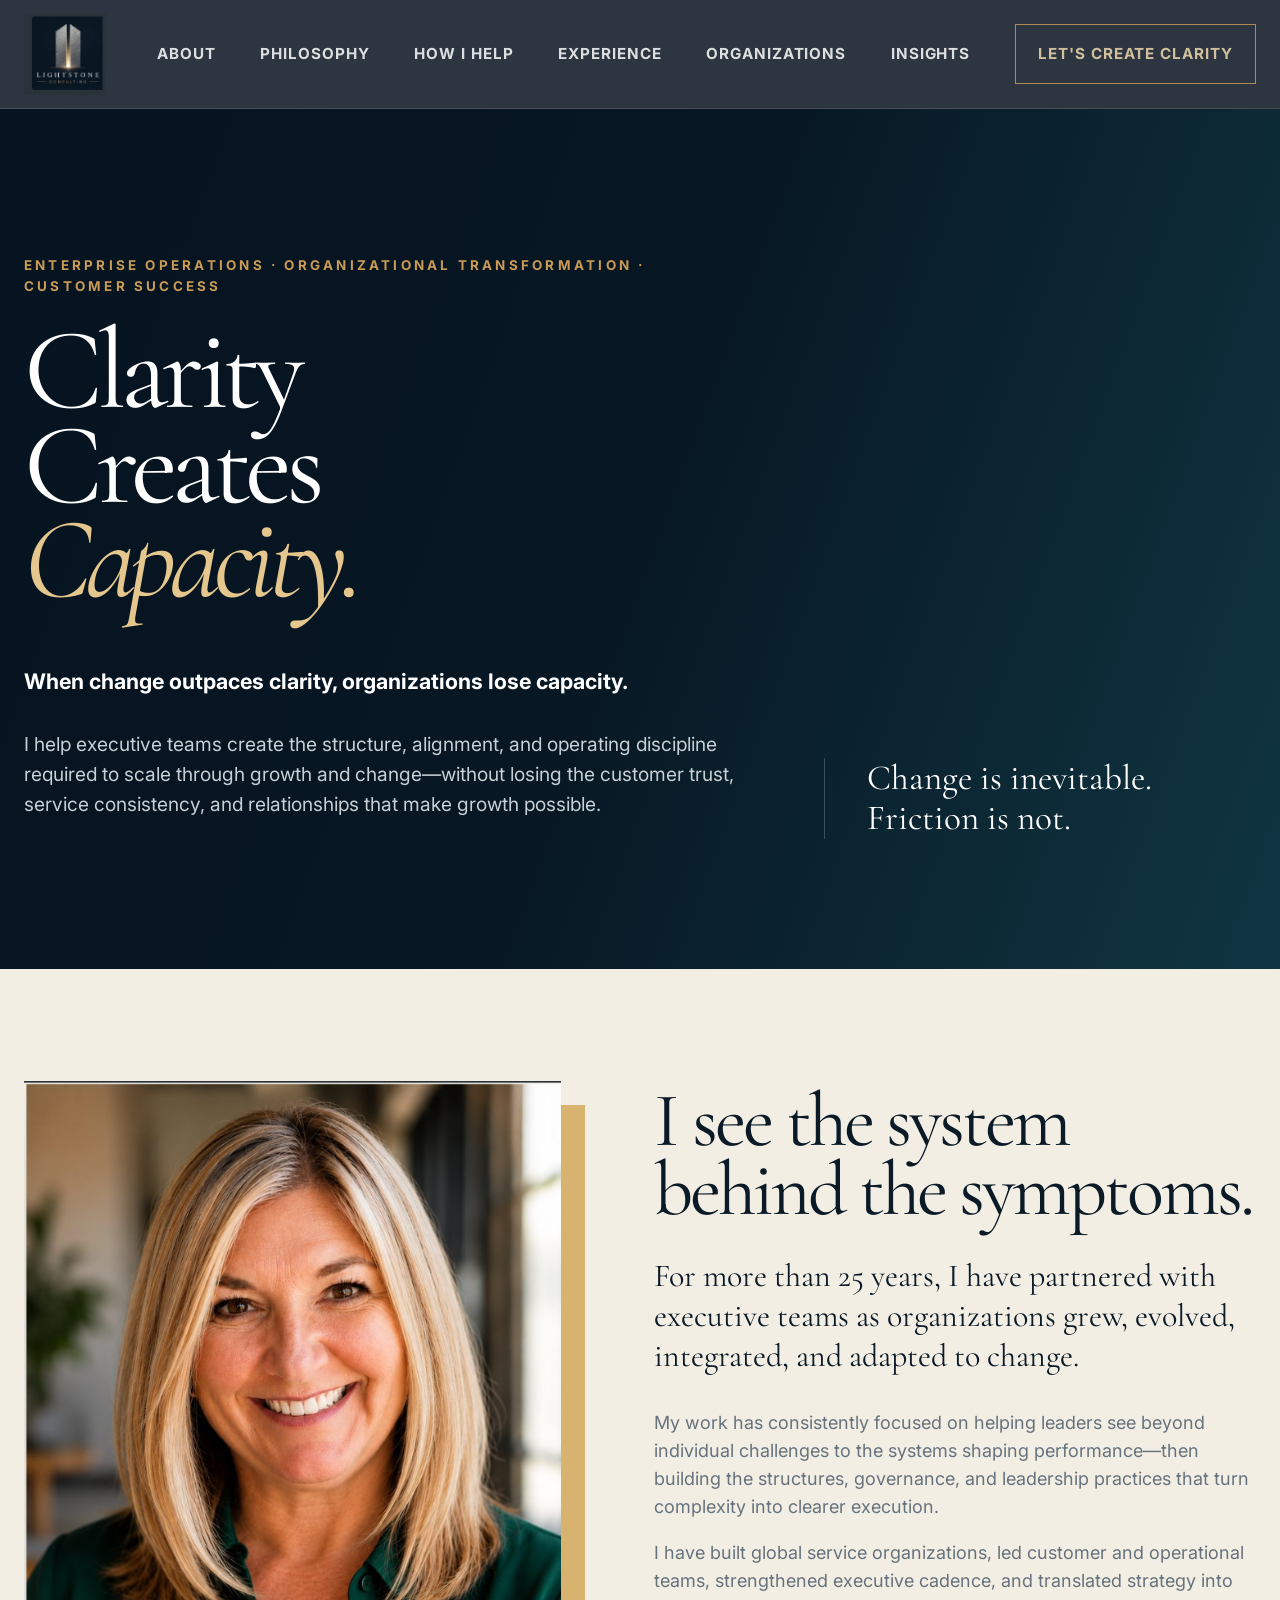
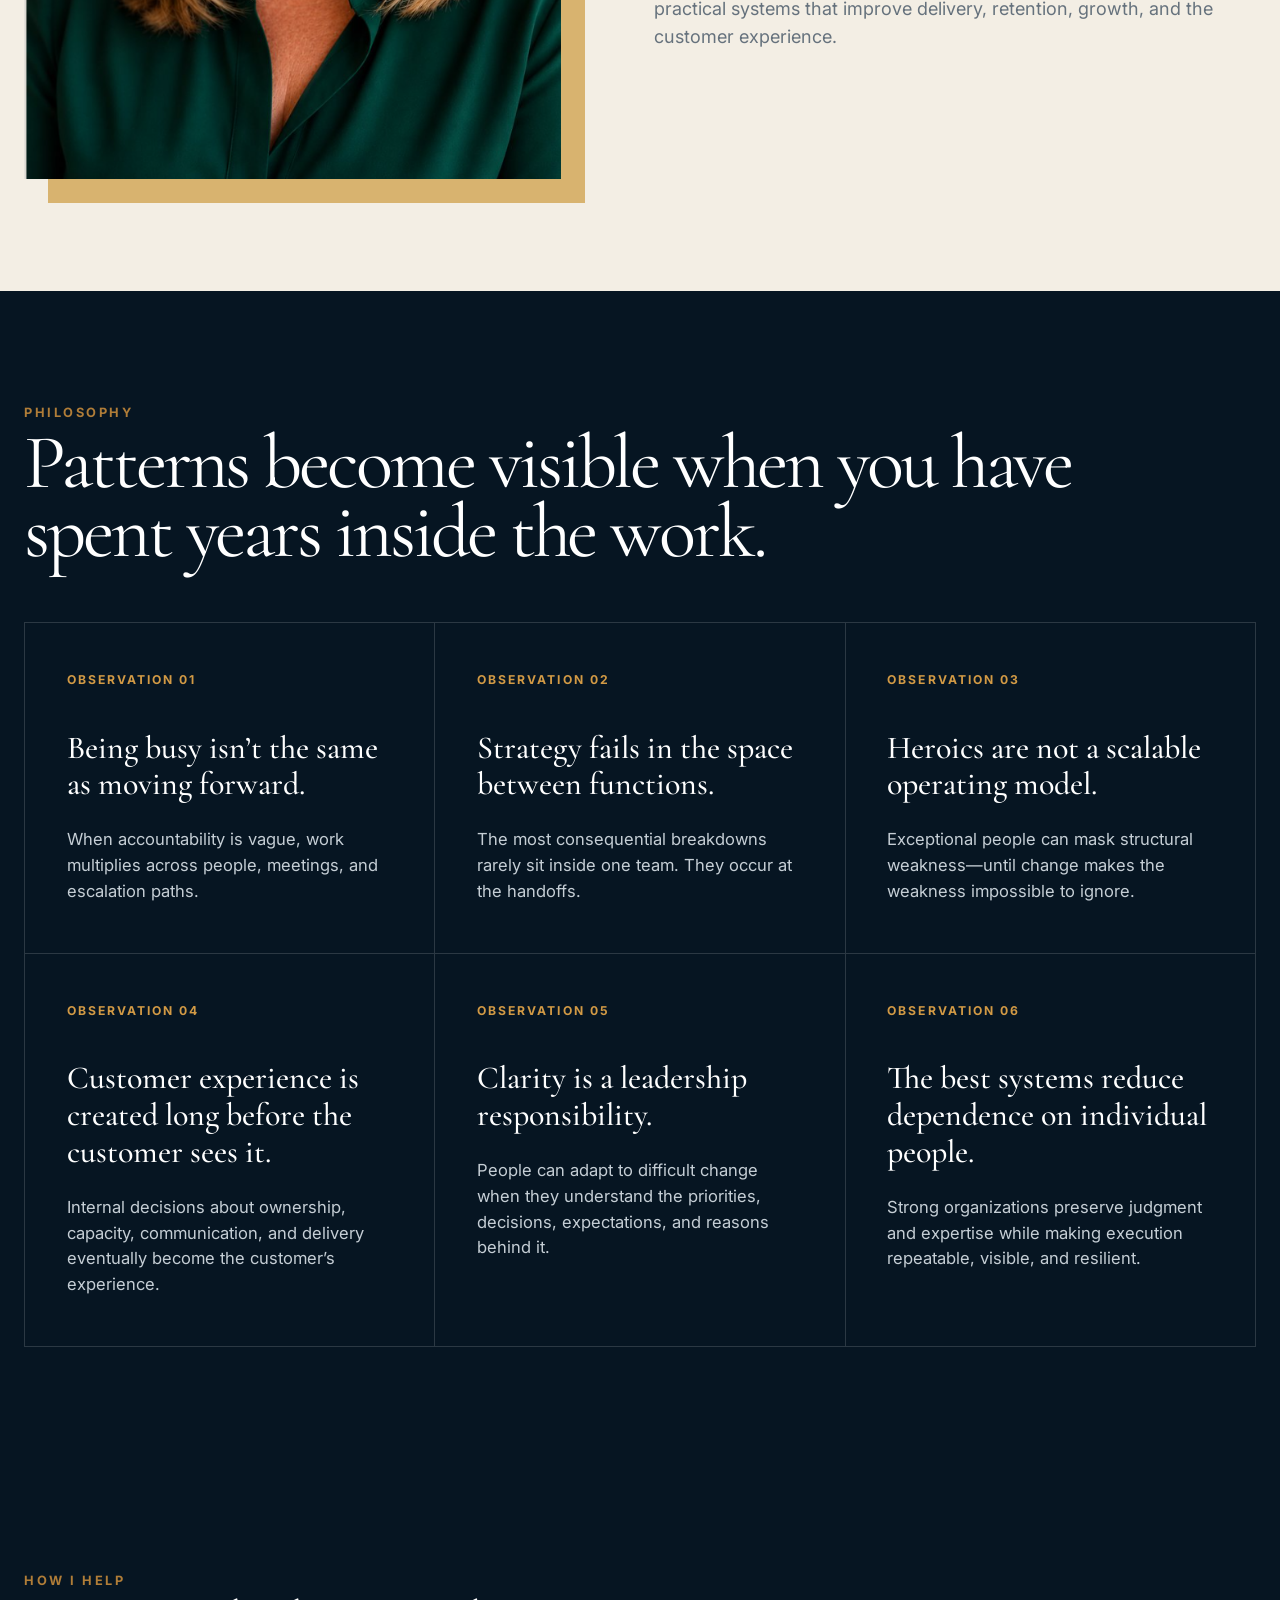
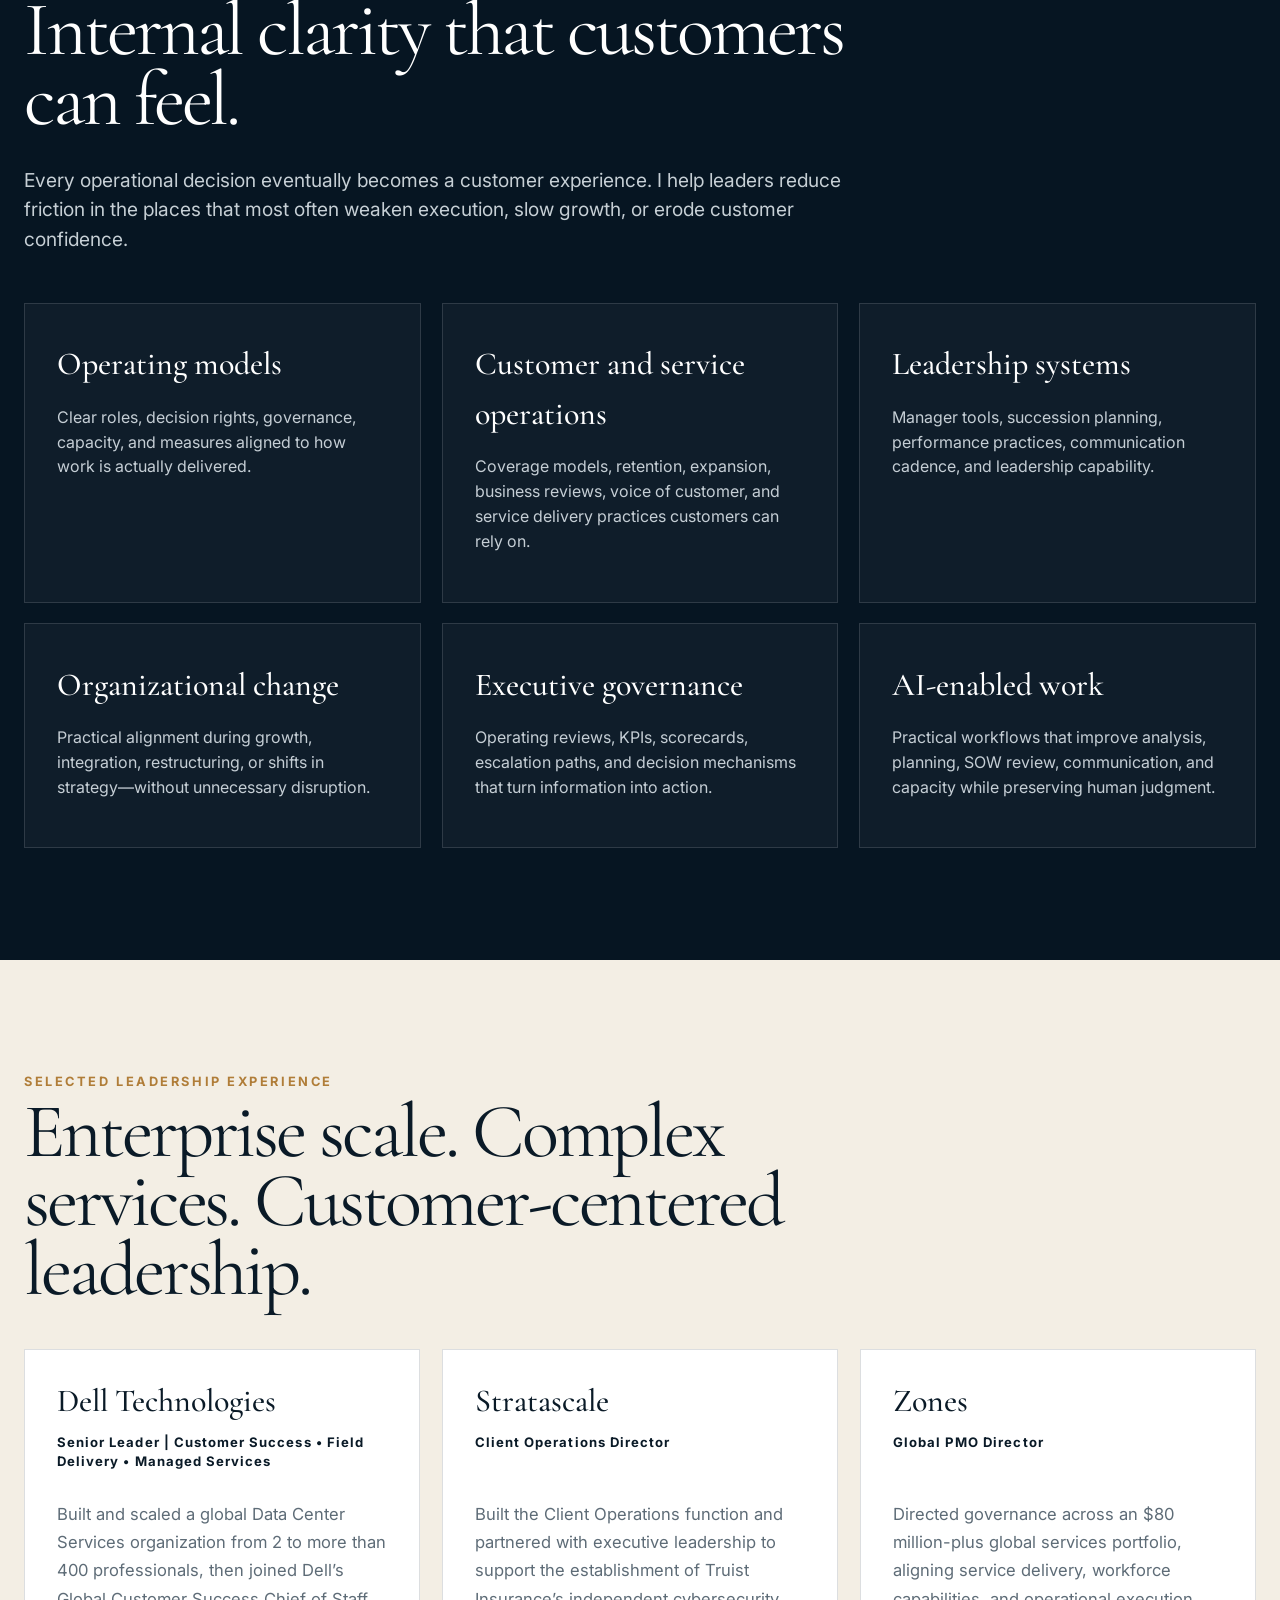
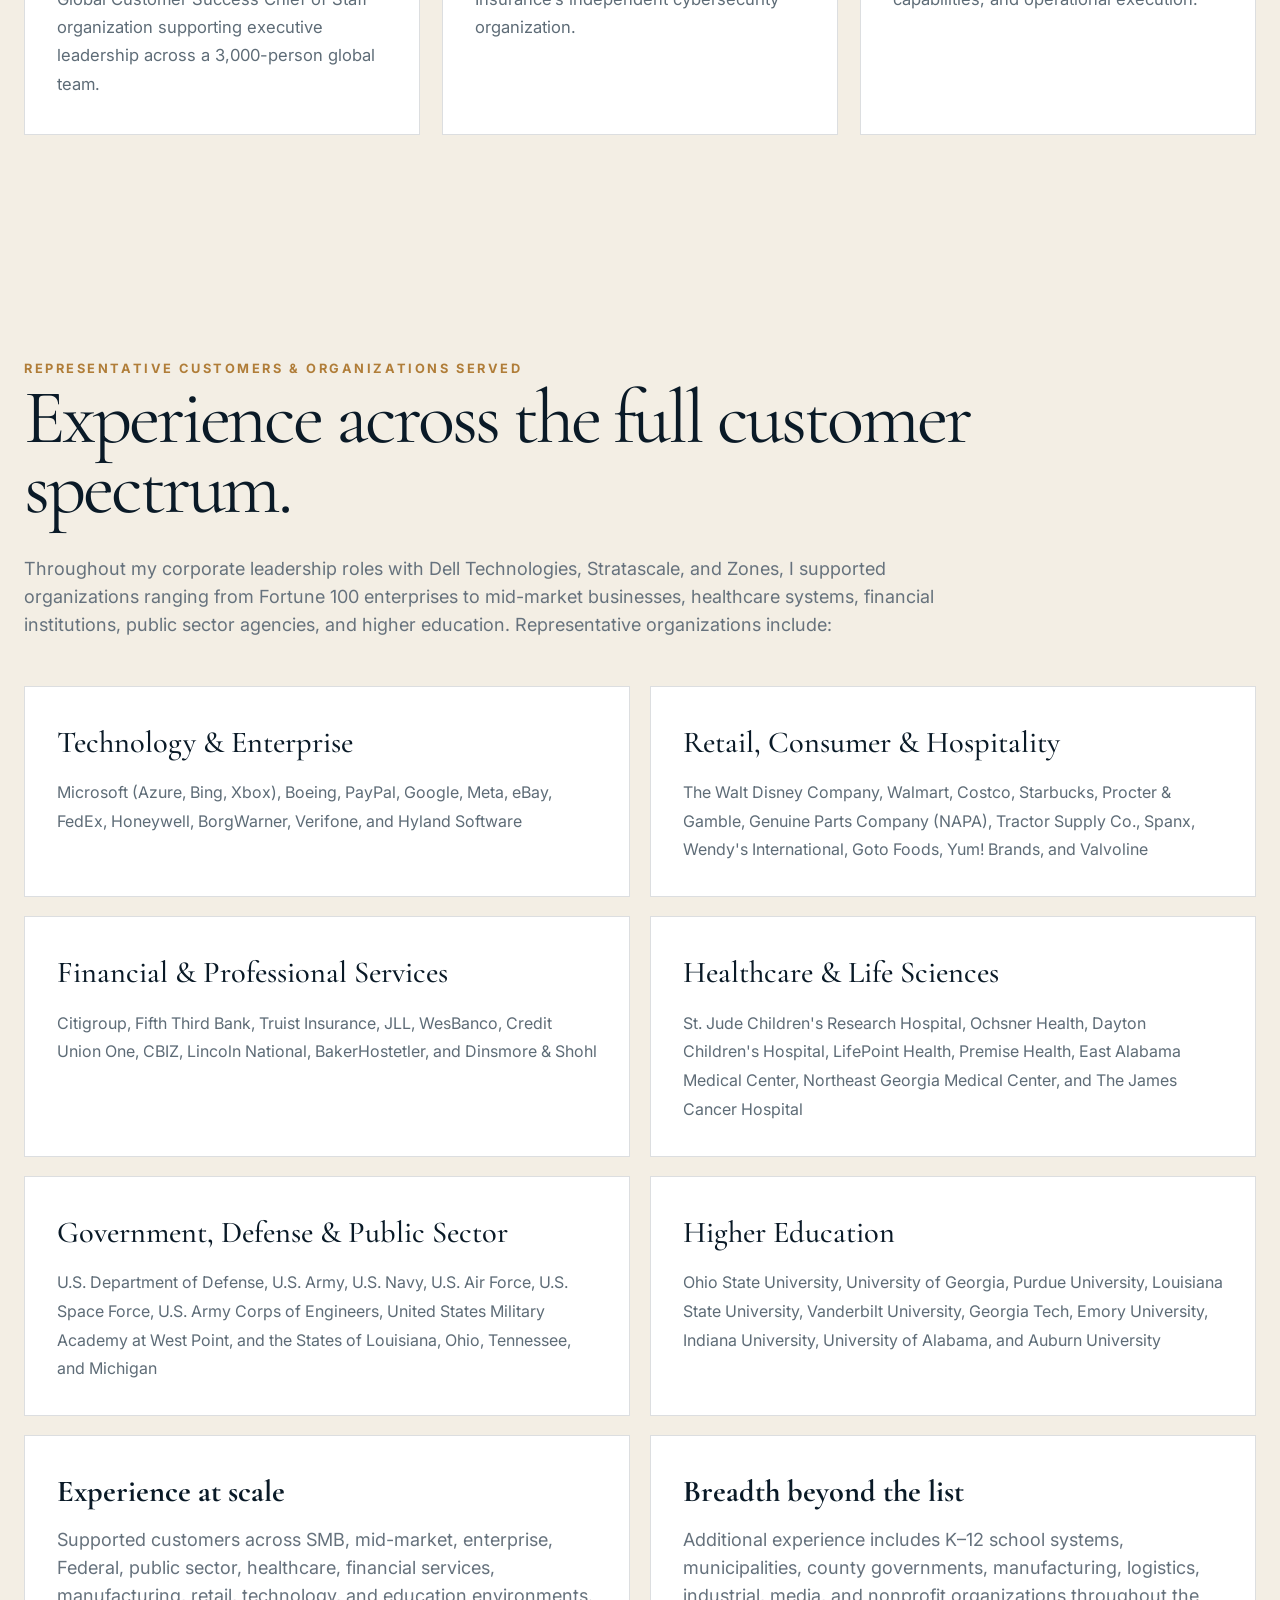
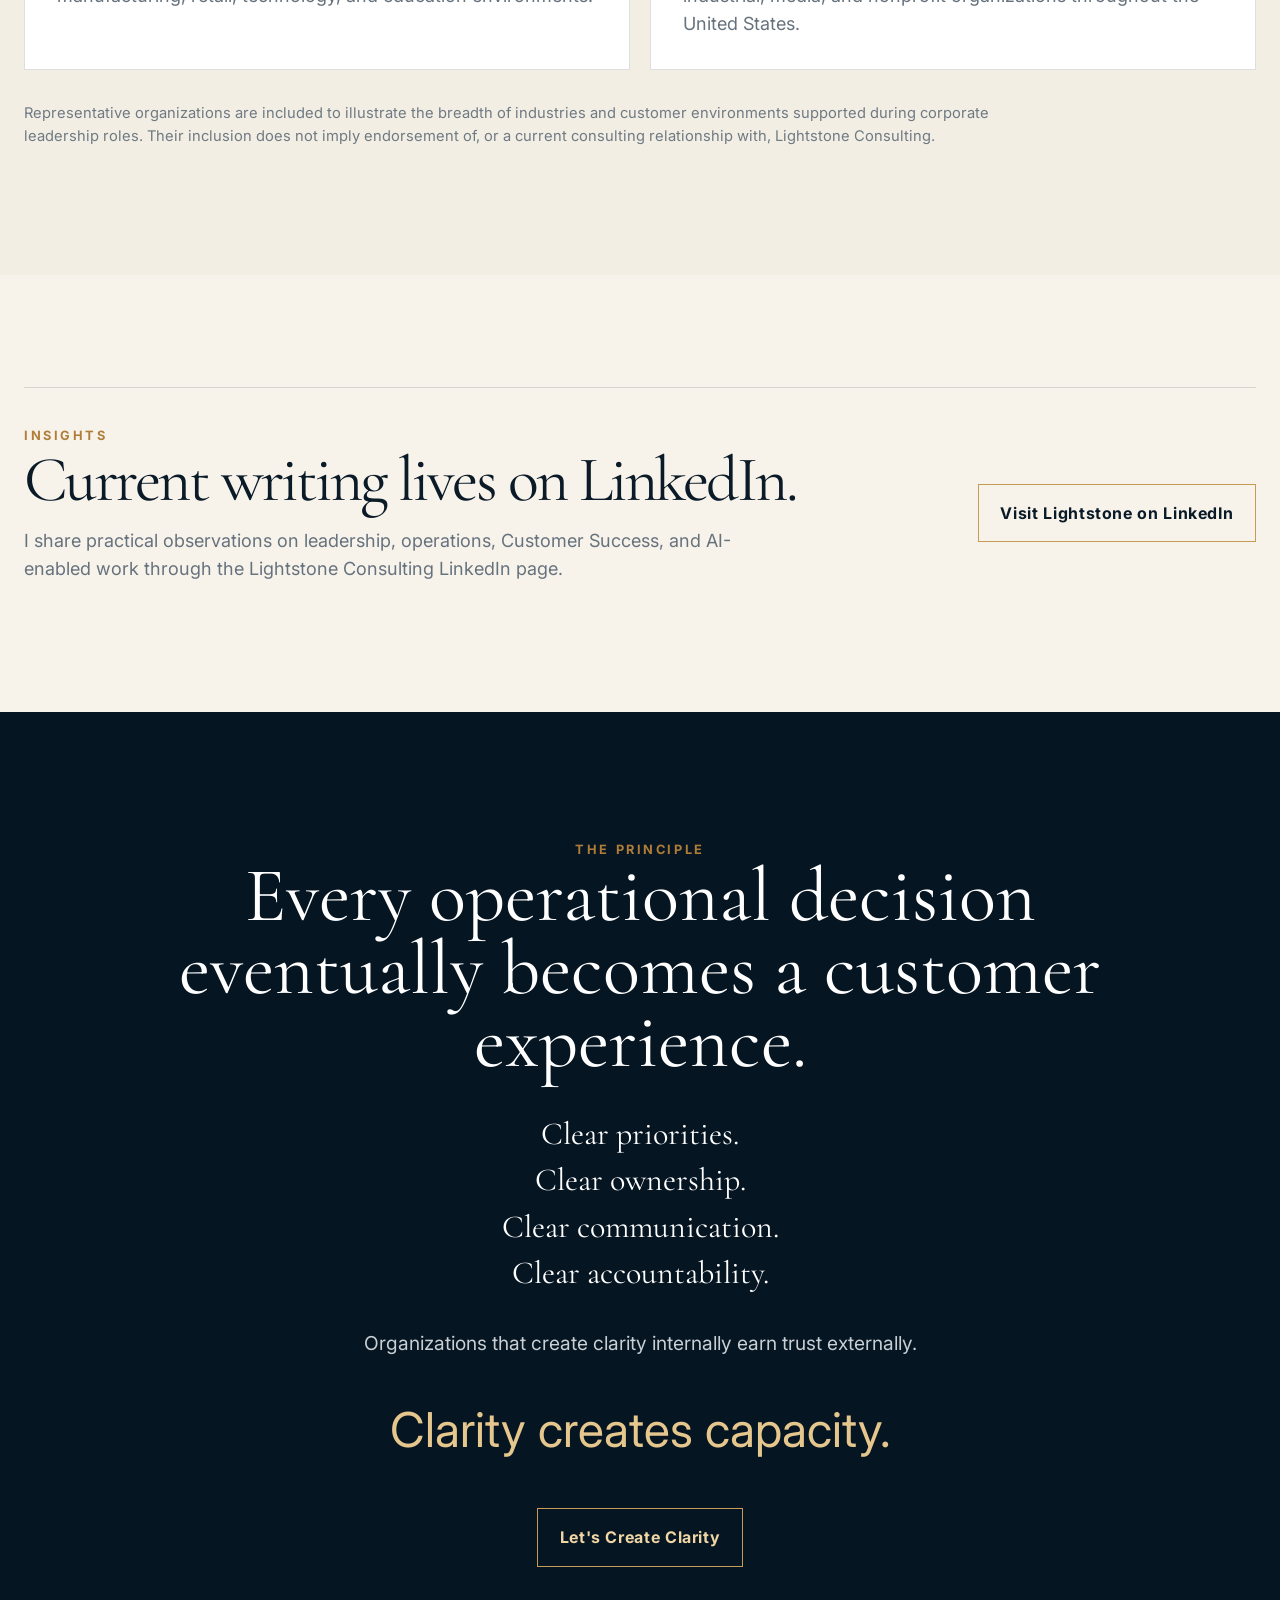
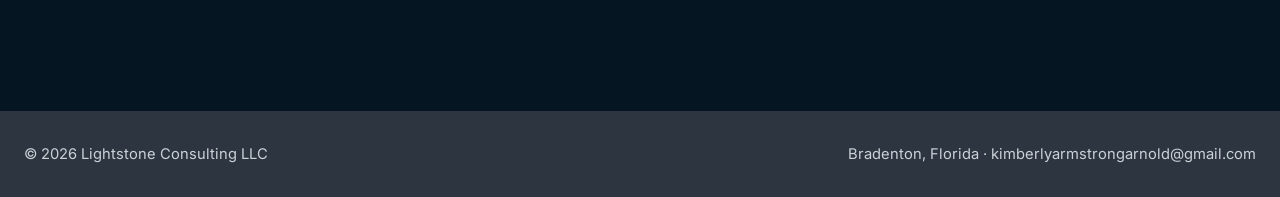
==== commit 63532cf7: "Add files via upload" ====
--- a/index.html
+++ b/index.html
@@ -1,122 +1,65 @@
-<!doctype html>
+<!DOCTYPE html>
+
 <html lang="en">
 <head>
-<meta charset="utf-8">
-<meta name="viewport" content="width=device-width,initial-scale=1">
+<meta charset="utf-8"/>
+<meta content="width=device-width, initial-scale=1" name="viewport"/>
+<meta content="Kim Arnold helps executive teams create clarity, strengthen operating models, and scale without losing customer trust." name="description"/>
 <title>Lightstone Consulting | Clarity Creates Capacity</title>
-<meta name="description" content="Kim Arnold helps executive teams create clarity, build operating capacity, and turn strategy into execution.">
-<meta name="theme-color" content="#07111c">
-<link rel="preconnect" href="https://fonts.googleapis.com">
-<link rel="preconnect" href="https://fonts.gstatic.com" crossorigin>
-<link href="https://fonts.googleapis.com/css2?family=Cormorant+Garamond:ital,wght@0,500;0,600;1,500&family=Manrope:wght@400;500;600;700;800&display=swap" rel="stylesheet">
+<link href="https://fonts.googleapis.com" rel="preconnect"/>
+<link crossorigin="" href="https://fonts.gstatic.com" rel="preconnect"/>
+<link href="https://fonts.googleapis.com/css2?family=Cormorant+Garamond:ital,wght@0,400;0,500;0,600;1,400;1,500&amp;family=Inter:wght@400;500;600;700&amp;display=swap" rel="stylesheet"/>
 <style>
-:root{--night:#06101b;--navy:#0b1b2b;--navy2:#112a3e;--paper:#f8f4eb;--cream:#eee6d7;--white:#fff;--ink:#17212c;--muted:#66717e;--gold:#c89b5b;--gold2:#ecd7ad;--emerald:#205d50;--line:rgba(19,33,45,.14);--shadow:0 28px 80px rgba(5,16,27,.16);--serif:'Cormorant Garamond',Georgia,'Times New Roman',serif;--sans:'Manrope',system-ui,-apple-system,BlinkMacSystemFont,'Segoe UI',sans-serif}
-*{box-sizing:border-box}html{scroll-behavior:smooth}body{margin:0;background:var(--paper);color:var(--ink);font-family:var(--sans);line-height:1.65;-webkit-font-smoothing:antialiased}a{color:inherit;text-decoration:none}button{font:inherit}.wrap{width:min(1160px,calc(100% - 44px));margin:auto}.serif{font-family:var(--serif)}.eyebrow{font-size:.72rem;letter-spacing:.2em;text-transform:uppercase;font-weight:800;color:var(--gold);margin:0 0 18px}.section{padding:110px 0}.section-dark{background:var(--night);color:white}.section-navy{background:var(--navy);color:white}.section h2{font:400 clamp(2.3rem,4.5vw,4.6rem)/1.04 var(--serif);letter-spacing:-.045em;margin:0;max-width:900px}.section p{color:var(--muted)}.section-dark p,.section-navy p{color:rgba(255,255,255,.7)}
-header{position:fixed;inset:0 0 auto;z-index:100;background:rgba(6,16,27,.85);backdrop-filter:blur(18px);border-bottom:1px solid rgba(255,255,255,.08)}.nav{height:88px;display:flex;align-items:center;justify-content:space-between}.brand{display:flex;align-items:center;color:var(--white);text-decoration:none}.brand-logo{display:block;width:158px;height:68px;object-fit:contain;object-position:left center;border-radius:2px} .mark{display:none}.mark:before,.mark:after{content:"";position:absolute;top:7px;bottom:7px;width:8px;background:linear-gradient(#d8d1c4,#858b86);border-radius:2px}.mark:before{left:9px}.mark:after{right:9px}.mark span{position:absolute;top:6px;bottom:6px;left:50%;width:3px;transform:translateX(-50%);background:linear-gradient(#fff0c8,#c89a59);box-shadow:0 0 16px rgba(200,154,89,.65)}nav{display:flex;gap:27px;align-items:center}nav a{font-size:.73rem;letter-spacing:.11em;text-transform:uppercase;color:rgba(255,255,255,.72);font-weight:700}nav a:hover{color:var(--gold2)}.nav-cta{border:1px solid rgba(200,155,91,.6);padding:11px 15px;color:var(--gold2)!important}.menu{display:none;color:white;background:none;border:0;font-size:1.5rem}
-.hero{min-height:100vh;background:radial-gradient(circle at 78% 32%,rgba(32,93,80,.28),transparent 28%),linear-gradient(135deg,#050d16 0%,#0b1b2b 60%,#0f2736 100%);color:white;display:flex;align-items:center;position:relative;overflow:hidden;padding:130px 0 70px}.hero:after{content:"";position:absolute;inset:auto -10% -43% 42%;height:75%;border:1px solid rgba(200,155,91,.18);border-radius:50%;transform:rotate(-10deg)}.hero-grid{display:grid;grid-template-columns:1.2fr .8fr;gap:80px;align-items:end;position:relative;z-index:2}.hero h1{font:400 clamp(4rem,8.8vw,8.6rem)/.9 var(--serif);letter-spacing:-.065em;margin:0;max-width:900px}.hero h1 em{color:var(--gold2);font-weight:400}.hero-copy{max-width:560px;margin-top:34px;font-size:1.14rem;color:rgba(255,255,255,.73)}.hero-side{border-left:1px solid rgba(255,255,255,.18);padding-left:34px;margin-bottom:13px}.hero-side strong{display:block;font:400 1.55rem/1.35 var(--serif);color:white;margin-bottom:16px}.hero-side p{color:rgba(255,255,255,.64);margin:0 0 26px}.btn{display:inline-flex;align-items:center;gap:12px;padding:15px 20px;border:1px solid transparent;text-transform:uppercase;letter-spacing:.13em;font-weight:800;font-size:.72rem}.btn-gold{background:var(--gold);color:#07111c}.btn-gold:hover{background:var(--gold2)}.btn-outline{border-color:rgba(255,255,255,.25);color:white}.actions{display:flex;gap:12px;flex-wrap:wrap;margin-top:36px}.scroll-note{position:absolute;bottom:30px;left:50%;transform:translateX(-50%);font-size:.66rem;letter-spacing:.18em;text-transform:uppercase;color:rgba(255,255,255,.43)}
-.principle-grid{display:grid;grid-template-columns:.8fr 1.2fr;gap:90px;align-items:start}.principle-title{position:sticky;top:120px}.principle-statement{font:400 clamp(2rem,3.8vw,4rem)/1.16 var(--serif);letter-spacing:-.035em;margin:0;color:var(--ink)}.principle-body{font-size:1.1rem;max-width:720px}.principle-body p{margin:22px 0}.pull{border-left:3px solid var(--gold);padding:8px 0 8px 24px;margin:42px 0;font:italic 1.42rem/1.45 var(--serif);color:var(--ink)}
-.observation-grid{display:grid;grid-template-columns:repeat(3,1fr);gap:1px;background:rgba(255,255,255,.13);margin-top:60px}.observation{background:var(--night);padding:42px 36px;min-height:270px}.observation span{color:var(--gold);font-size:.7rem;letter-spacing:.16em;font-weight:800}.observation h3{font:400 1.55rem/1.25 var(--serif);margin:24px 0 18px}.observation p{font-size:.94rem;margin:0}
-.problem-intro{display:flex;justify-content:space-between;gap:50px;align-items:end}.problem-intro>p{max-width:480px;font-size:1.05rem}.problems{margin-top:60px;border-top:1px solid var(--line)}.problem{display:grid;grid-template-columns:80px .8fr 1.2fr;gap:28px;padding:32px 0;border-bottom:1px solid var(--line);align-items:start}.problem .num{font:italic 1.15rem var(--serif);color:var(--gold)}.problem h3{font:400 1.45rem/1.25 var(--serif);margin:0}.problem p{margin:0}
-.experience-head{display:grid;grid-template-columns:1fr 1fr;gap:80px;align-items:end}.proof-grid{display:grid;grid-template-columns:repeat(4,1fr);gap:16px;margin-top:55px}.proof{padding:32px 28px;background:rgba(255,255,255,.055);border:1px solid rgba(255,255,255,.1)}.proof b{display:block;font:400 2.3rem var(--serif);color:var(--gold2);margin-bottom:10px}.proof span{color:rgba(255,255,255,.65);font-size:.9rem}.experience-copy{margin-top:44px;max-width:900px;font:400 1.35rem/1.55 var(--serif);color:white}
-.about-grid{display:grid;grid-template-columns:.95fr 1.05fr;gap:82px;align-items:center}.portrait-frame{position:relative}.portrait-frame:before{content:"";position:absolute;inset:28px -25px -25px 28px;border:1px solid var(--gold);z-index:0}.portrait-frame img{width:100%;position:relative;z-index:1;box-shadow:var(--shadow);transform:scale(1.025);transform-origin:center}.about-copy .lead{font:400 1.65rem/1.45 var(--serif);color:var(--ink);margin:28px 0}.about-copy p{font-size:1.02rem}.signature{margin-top:25px;font:italic 1.3rem var(--serif);color:var(--emerald)}
-.memo-grid{display:grid;grid-template-columns:1.2fr .8fr .8fr;gap:18px;margin-top:55px}.memo{background:white;border:1px solid var(--line);padding:34px;display:flex;min-height:300px;flex-direction:column;justify-content:space-between;transition:.25s}.memo:hover{transform:translateY(-4px);box-shadow:var(--shadow)}.memo.featured{background:var(--navy);color:white;min-height:420px}.memo small{font-size:.68rem;letter-spacing:.16em;text-transform:uppercase;color:var(--gold);font-weight:800}.memo h3{font:400 1.6rem/1.25 var(--serif);margin:28px 0}.memo.featured h3{font-size:2.35rem}.memo p{margin:0}.memo .status{margin-top:30px;font-size:.75rem;text-transform:uppercase;letter-spacing:.1em;color:var(--muted)}
-.contact{padding:120px 0;background:linear-gradient(135deg,#07111c,#102b3b);color:white;text-align:center}.contact h2{font:400 clamp(3.2rem,7vw,7rem)/.95 var(--serif);letter-spacing:-.055em;margin:0 auto 25px;max-width:900px}.contact p{color:rgba(255,255,255,.68);max-width:650px;margin:0 auto 38px;font-size:1.08rem}.contact-email{display:inline-block;color:var(--gold2);font:400 clamp(1.2rem,2.3vw,2rem) var(--serif);border-bottom:1px solid rgba(236,215,173,.45);padding-bottom:6px}footer{background:#040a11;color:rgba(255,255,255,.5);padding:28px 0}.footer{display:flex;justify-content:space-between;gap:20px;font-size:.76rem}.reveal{opacity:0;transform:translateY(24px);transition:.7s ease}.reveal.show{opacity:1;transform:none}
+:root{--navy:#061522;--navy2:#0b1f2d;--cream:#f3eee4;--paper:#f7f3eb;--gold:#e5c68d;--gold2:#c69b56;--ink:#0a1a27;--muted:#7a8792;--line:rgba(10,26,39,.14);--max:1360px}
+*{box-sizing:border-box} html{scroll-behavior:smooth} body{margin:0;font-family:Inter,Arial,sans-serif;background:var(--paper);color:var(--ink);line-height:1.55}
+a{color:inherit} img{display:block;max-width:100%} .wrap{width:min(calc(100% - 3rem),var(--max));margin:auto}
+header{position:sticky;top:0;z-index:50;background:#2d3640;color:#fff;border-bottom:1px solid rgba(255,255,255,.12)}
+.nav{height:108px;display:flex;align-items:center;justify-content:space-between;gap:2rem} .logo{width:82px;height:82px;object-fit:cover}
+.links{display:flex;gap:2.8rem;align-items:center;font-weight:700;font-size:.95rem;letter-spacing:.06em;text-transform:uppercase} .links a{text-decoration:none;opacity:.84} .links a:hover{opacity:1}
+.cta{border:1px solid var(--gold2);padding:1.05rem 1.4rem;color:#f1dbaf}
+.hero{background:linear-gradient(110deg,#061320 0%,#071723 48%,#103542 100%);color:#fff;padding:7rem 0 6rem;min-height:860px;display:flex;align-items:center}
+.eyebrow{color:#c99b54;letter-spacing:.24em;text-transform:uppercase;font-weight:700;font-size:.84rem;margin-bottom:1.7rem}
+.hero h1{font-family:'Cormorant Garamond',Georgia,serif;font-weight:400;font-size:clamp(5rem,9vw,9.5rem);line-height:.82;letter-spacing:-.055em;margin:0;max-width:740px}
+.hero h1 em{display:block;color:var(--gold);font-weight:400} .hero-sub{font-weight:700;font-size:1.34rem;margin-top:3.6rem}
+.hero-copy{max-width:820px;color:#c8d0d6;font-size:1.2rem;margin-top:2rem} .hero-grid{display:grid;grid-template-columns:1.25fr .75fr;gap:5rem;align-items:end}
+.quote{border-left:1px solid rgba(255,255,255,.2);padding-left:2.6rem;font-family:'Cormorant Garamond',Georgia,serif;font-size:2.2rem;line-height:1.15}
+.section{padding:7rem 0} .cream{background:var(--cream)} .dark{background:var(--navy);color:#fff}
+.about-grid{display:grid;grid-template-columns:1fr 1.12fr;gap:5.8rem;align-items:start} .portrait{width:100%;height:auto;object-fit:cover;box-shadow:24px 24px 0 #d8b36f}
+.kicker{color:#b07d38;letter-spacing:.2em;text-transform:uppercase;font-size:.8rem;font-weight:700}
+.display{font-family:'Cormorant Garamond',Georgia,serif;font-weight:400;font-size:clamp(3.5rem,6vw,6.6rem);line-height:.9;letter-spacing:-.04em;margin:.3rem 0 2rem}
+.lead-serif{font-family:'Cormorant Garamond',Georgia,serif;font-size:2rem;line-height:1.25} .body-copy{color:#66727d;font-size:1.13rem}
+.grid3{display:grid;grid-template-columns:repeat(3,1fr);gap:1.3rem;margin-top:3rem} .card{padding:2rem;border:1px solid rgba(255,255,255,.13);background:rgba(255,255,255,.035)} .card h3{font-family:'Cormorant Garamond',Georgia,serif;font-size:2rem;font-weight:500;margin:.2rem 0 .8rem} .card p{color:#c5ced5}
+.experience-cards{display:grid;grid-template-columns:repeat(3,1fr);gap:1.35rem;margin-top:2.8rem}.experience-card{display:flex;flex-direction:column;min-height:310px;padding:2.1rem 2rem 2.25rem;border:1px solid var(--line);background:#fff}.experience-card h3{font-family:'Cormorant Garamond',Georgia,serif;font-size:2rem;font-weight:500;line-height:1.05;margin:0 0 1rem}.experience-card .role{min-height:2.8rem;color:var(--gold-dark);font-size:.82rem;font-weight:700;letter-spacing:.08em;line-height:1.45;text-transform:none;margin-bottom:1.35rem}.experience-card p{margin:0;color:#5e6c77;font-size:1.04rem;line-height:1.7}@media(max-width:900px){.experience-cards{grid-template-columns:1fr}.experience-card{min-height:0}.experience-card .role{min-height:0}} .principles{display:grid;grid-template-columns:repeat(2,1fr);gap:1.3rem;margin-top:2.6rem} .principle{padding:2rem;border:1px solid var(--line);background:#fff} .principle h3{font-family:'Cormorant Garamond',Georgia,serif;font-size:1.9rem;margin:0 0 .6rem}
+.final{text-align:center;padding:8rem 0} .final h2{font-family:'Cormorant Garamond',Georgia,serif;font-size:clamp(3.6rem,6vw,6.5rem);font-weight:400;line-height:.95;max-width:960px;margin:0 auto 2rem} .final-lines{font-family:'Cormorant Garamond',Georgia,serif;font-size:2rem;line-height:1.45} .final-strong{color:var(--gold);font-size:3rem;margin-top:2.2rem}
+.insights{display:flex;justify-content:space-between;gap:2rem;align-items:center;border-top:1px solid var(--line);padding-top:2.4rem} .btn{display:inline-block;text-decoration:none;border:1px solid var(--gold2);padding:1rem 1.35rem;font-weight:700;letter-spacing:.04em}
+footer{background:#2d3640;color:#fff;padding:2rem 0} .foot{display:flex;justify-content:space-between;gap:1rem;flex-wrap:wrap;color:#cad1d7;font-size:.92rem}
 
-/* Editorial typography refinement */
-body{font-size:18px;line-height:1.78;letter-spacing:-.006em}
-.wrap{width:min(1180px,calc(100% - 52px))}
-.section{padding:140px 0}
-.eyebrow{font-size:.69rem;letter-spacing:.235em;margin-bottom:24px}
-.section h2{font-size:clamp(3rem,5.3vw,5.65rem);line-height:.98;letter-spacing:-.04em;font-weight:500;max-width:980px}
-.hero{padding-top:150px;padding-bottom:92px}
-.hero h1{font-size:clamp(5rem,9.8vw,10rem);line-height:.84;letter-spacing:-.055em;font-weight:500}
-.hero-copy{font-size:1.22rem;line-height:1.78;max-width:610px;margin-top:42px}
-.hero-side strong{font-size:1.95rem;line-height:1.28;font-weight:500}.hero-side strong em{color:var(--gold2);font-style:normal}
-.hero-side p{font-size:1.02rem;line-height:1.72}
-.principle-grid{gap:110px}
-.principle-statement{font-size:clamp(2.7rem,4.7vw,5.1rem);line-height:1.05;letter-spacing:-.035em;font-weight:500}
-.principle-body{font-size:1.16rem;line-height:1.82}
-.pull{font-size:1.78rem;line-height:1.42;font-weight:500;padding-left:30px;margin:50px 0}
-.observation-grid{margin-top:72px}
-.observation{padding:50px 40px;min-height:300px}
-.observation h3{font-size:1.95rem;line-height:1.16;font-weight:500;margin:28px 0 20px}
-.observation p{font-size:.98rem;line-height:1.72}
-.problem-intro>p{font-size:1.12rem;line-height:1.76}
-.problems{margin-top:72px}
-.problem{padding:40px 0}
-.problem h3{font-size:1.75rem;line-height:1.2;font-weight:500}
-.problem p{font-size:1.02rem;line-height:1.74}
-.proof b{font-size:2.85rem;font-weight:500}
-.proof span{font-size:.94rem;line-height:1.58}
-.experience-copy{font-size:1.65rem;line-height:1.48;font-weight:500}
-.about-copy .lead{font-size:2rem;line-height:1.38;font-weight:500}
-.about-copy p{font-size:1.08rem;line-height:1.78}
-.signature{font-size:1.55rem}
-.memo h3{font-size:2rem;line-height:1.16;font-weight:500}
-.memo.featured h3{font-size:3rem}
-.memo p{font-size:1rem;line-height:1.72}
-.contact{padding:145px 0}
-.contact h2{font-size:clamp(4.2rem,8.5vw,8.5rem);line-height:.88;letter-spacing:-.045em;font-weight:500}
-.contact p{font-size:1.16rem;line-height:1.75}
-.contact-email{font-size:clamp(1.5rem,2.8vw,2.5rem);font-weight:500}
+.observations{display:grid;grid-template-columns:repeat(3,1fr);margin-top:3.5rem;border-top:1px solid rgba(255,255,255,.15);border-left:1px solid rgba(255,255,255,.15)}
+.observation{padding:3rem 2.6rem;min-height:300px;border-right:1px solid rgba(255,255,255,.15);border-bottom:1px solid rgba(255,255,255,.15)}
+.obs-num{color:#d29a45;letter-spacing:.17em;text-transform:uppercase;font-size:.76rem;font-weight:700;margin-bottom:2.5rem}
+.observation h3{font-family:'Cormorant Garamond',Georgia,serif;font-size:2rem;line-height:1.15;font-weight:500;margin:0 0 1.5rem}
+.observation p{color:#c5ced5;margin:0;font-size:1.04rem}
+.client-groups{display:grid;grid-template-columns:repeat(2,1fr);gap:1.2rem;margin-top:3rem}
+.client-group{background:#fff;border:1px solid var(--line);padding:2rem}
+.client-group h3{font-family:'Cormorant Garamond',Georgia,serif;font-size:1.9rem;font-weight:500;margin:0 0 .75rem}
+.client-group p{margin:0;color:#5e6c77;line-height:1.8}
+.disclaimer{max-width:980px;color:#6f7a83;font-size:.92rem;margin-top:2rem}
+@media(max-width:900px){.links{display:none}.hero-grid,.about-grid{grid-template-columns:1fr}.hero{min-height:auto}.quote{display:none}.grid3{grid-template-columns:1fr}.principles{grid-template-columns:1fr}.exp{grid-template-columns:1fr}.insights{align-items:flex-start;flex-direction:column}.observations,.client-groups{grid-template-columns:1fr}}
 
-@media(max-width:900px){body{font-size:17px}.section{padding:96px 0}.wrap{width:min(100% - 34px,1180px)}nav{display:none;position:absolute;top:76px;left:0;right:0;background:#07111c;padding:25px;flex-direction:column;align-items:flex-start}nav.open{display:flex}.menu{display:block}.hero-grid,.principle-grid,.experience-head,.about-grid{grid-template-columns:1fr}.hero{min-height:auto;padding-top:150px}.hero-side{margin-top:35px}.principle-title{position:static}.observation-grid{grid-template-columns:1fr}.proof-grid{grid-template-columns:1fr 1fr}.memo-grid{grid-template-columns:1fr}.problem{grid-template-columns:45px 1fr}.problem p{grid-column:2}.about-grid{gap:60px}.portrait-frame{max-width:560px}.section{padding:82px 0}}
-@media(max-width:600px){.wrap{width:min(100% - 28px,1180px)}.hero h1{font-size:4.25rem;line-height:.88}.section h2{font-size:3.15rem}.hero-copy{font-size:1.08rem}.principle-statement{font-size:2.85rem}.about-copy .lead{font-size:1.7rem}.contact h2{font-size:4.2rem}.hero-grid{gap:35px}.actions{flex-direction:column}.btn{justify-content:center}.problem-intro{display:block}.proof-grid{grid-template-columns:1fr}.memo.featured{min-height:340px}.footer{display:block;text-align:center}.footer div+div{margin-top:8px}.scroll-note{display:none}}
-
-@media(max-width:760px){.nav{height:76px}.brand-logo{width:124px;height:56px}}
-
-.organizations{margin-top:4.5rem;padding-top:3.25rem;border-top:1px solid rgba(255,255,255,.16)}
-.organizations-intro{display:grid;grid-template-columns:minmax(0,.72fr) minmax(0,1.28fr);gap:2.5rem;align-items:start;margin-bottom:2.25rem}
-.organizations-intro .eyebrow{grid-column:1;grid-row:1;margin:0}
-.organizations-intro h3{grid-column:2;grid-row:1;margin:0;color:var(--white);font-family:var(--serif);font-size:clamp(2rem,3.2vw,3.35rem);line-height:1.02;font-weight:500;letter-spacing:-.025em}
-.organizations-intro>p:last-child{grid-column:2;margin:.9rem 0 0;color:rgba(255,255,255,.63);font-size:.88rem;line-height:1.65;max-width:58rem}
-.organization-grid{display:grid;grid-template-columns:repeat(2,minmax(0,1fr));border-top:1px solid rgba(255,255,255,.14);border-left:1px solid rgba(255,255,255,.14)}
-.organization-group{padding:1.6rem 1.75rem 1.7rem;border-right:1px solid rgba(255,255,255,.14);border-bottom:1px solid rgba(255,255,255,.14);min-height:132px}
-.organization-group span{display:block;color:var(--gold2);font-family:var(--sans);font-size:.72rem;font-weight:700;letter-spacing:.14em;text-transform:uppercase;margin-bottom:.72rem}
-.organization-group p{margin:0;color:rgba(255,255,255,.88);font-family:var(--serif);font-size:clamp(1.22rem,1.7vw,1.55rem);line-height:1.42}
-.organizations-close{display:flex;align-items:baseline;justify-content:space-between;gap:2rem;padding-top:2rem}
-.organizations-close em{font-family:var(--serif);font-size:clamp(1.3rem,2vw,1.75rem);color:rgba(255,255,255,.7)}
-.organizations-close strong{font-family:var(--serif);font-size:clamp(1.65rem,2.5vw,2.25rem);font-weight:500;color:var(--gold2);white-space:nowrap}
-@media(max-width:760px){.organizations{margin-top:3.25rem;padding-top:2.4rem}.organizations-intro{display:block}.organizations-intro h3{margin-top:1rem}.organizations-intro>p:last-child{margin-top:.8rem}.organization-grid{grid-template-columns:1fr}.organization-group{min-height:auto;padding:1.35rem}.organizations-close{display:block}.organizations-close strong{display:block;margin-top:.55rem;white-space:normal}}
-
-
-.credibility{background:var(--cream);border-bottom:1px solid var(--line);padding:26px 0}.credibility p{margin:0 auto;max-width:980px;text-align:center;font:500 1.18rem/1.6 var(--serif);color:var(--ink)}
-.leadership .principle-statement{color:white}.leadership .pull{color:white}.leadership .principle-body p{color:rgba(255,255,255,.72)}
-.hero-copy strong{color:white;font-weight:600}
-
+section[id] { scroll-margin-top: 105px; }
+html { scroll-behavior: smooth; }
 </style>
 </head>
 <body>
-<header><div class="wrap nav"><a class="brand" href="#top" aria-label="Lightstone Consulting home"><img class="brand-logo" src="[data-uri]" alt="Lightstone Consulting"></a><button class="menu" aria-label="Open navigation">☰</button><nav><a href="#principle">Principle</a><a href="#observations">What I've Learned</a><a href="#problems">Where Friction Shows Up</a><a href="#about">About</a><a class="nav-cta" href="mailto:kim@lightstoneconsulting.net">Let's Create Clarity</a></nav></div></header>
+<header><div class="wrap nav"><a href="#top"><img alt="Lightstone Consulting logo" class="logo" src="[data-uri]"/></a><nav class="links" aria-label="Primary navigation"><a href="#about">About</a><a href="#philosophy">Philosophy</a><a href="#help">How I Help</a><a href="#experience">Experience</a><a href="#organizations">Organizations</a><a href="#insights">Insights</a><a class="cta" href="#contact">Let's Create Clarity</a></nav></div></header>
 <main id="top">
-<section class="hero"><div class="wrap hero-grid"><div><p class="eyebrow">Executive Advisory · Operating Transformation</p><h1>Clarity Creates <em>Capacity.</em></h1><p class="hero-copy"><strong>When change outpaces clarity, organizations lose capacity.</strong><br><br>I help executive teams identify the organizational friction that quietly steals capacity, create clarity around what matters most, and build the conditions for stronger organizational performance.<br><br>The pace of change isn't slowing down. The organizations that thrive won't be the ones with the best strategy. They'll be the ones that can execute clearly while everything around them is changing.</p><div class="actions"><a class="btn btn-gold" href="#contact">Let's create clarity →</a><a class="btn btn-outline" href="#principle">Explore the principle</a></div></div><aside class="hero-side"><strong>Change is inevitable.<br>Friction is not.<br><em>Clarity creates capacity.</em></strong><p>AI, workforce restructuring, acquisitions, new leadership, shifting customer expectations, and growth all reshape how work gets done. Lightstone helps leaders restore clarity before complexity becomes drag.</p></aside></div><div class="scroll-note">The Lightstone Principle ↓</div></section>
-<section class="credibility"><div class="wrap"><p>For more than two decades, I've helped executive teams turn strategy into execution across Fortune 500 companies, healthcare, higher education, government, and rapidly evolving organizations.</p></div></section>
-<section class="section" id="principle"><div class="wrap principle-grid reveal"><div class="principle-title"><p class="eyebrow">The Lightstone Principle</p><h2>Light reveals.<br>Stone supports.</h2></div><div class="principle-body"><p class="principle-statement">People want to do good work. When they can't, I don't assume the people are the problem. I look for friction.</p><p>Friction quietly steals capacity. It hides in unclear priorities, disconnected workflows, competing objectives, decision bottlenecks, unclear ownership, and weak accountability.</p><p>Left unaddressed, friction becomes “just the way things are.” It isn't. It is solvable.</p><div class="pull">Change is inevitable. Friction is not. Clarity creates capacity.</div><p>Lightstone brings the hidden operating system into view—then works alongside leaders to make the right work visible, owned, and executable.</p></div></div></section>
-<section class="section section-dark" id="observations"><div class="wrap"><p class="eyebrow reveal">What I've Learned</p><h2 class="reveal">Patterns become visible when you have spent years inside the work.</h2><div class="observation-grid reveal"><article class="observation"><span>OBSERVATION 01</span><h3>Being busy isn't the same as moving forward.</h3><p>When accountability is vague, work multiplies across people, meetings, and escalation paths.</p></article><article class="observation"><span>OBSERVATION 02</span><h3>Strategy fails in the space between functions.</h3><p>The most consequential breakdowns rarely sit inside one team. They occur at the handoffs.</p></article><article class="observation"><span>OBSERVATION 03</span><h3>Heroics are not a scalable operating model.</h3><p>Exceptional people can mask structural weakness—until change makes the weakness impossible to ignore.</p></article><article class="observation"><span>OBSERVATION 04</span><h3>Governance should accelerate decisions, not admire them.</h3><p>Good governance creates rhythm, visibility, and clear decision rights without adding bureaucracy.</p></article><article class="observation"><span>OBSERVATION 05</span><h3>Technology amplifies the operating system it enters.</h3><p>AI and automation cannot compensate for unclear process, ownership, or outcomes.</p></article><article class="observation"><span>OBSERVATION 06</span><h3>Capacity is created before headcount is added.</h3><p>Clarity releases time, attention, and talent already trapped inside organizational friction.</p></article></div></div></section>
-<section class="section" id="problems"><div class="wrap"><div class="problem-intro reveal"><div><p class="eyebrow">Does Any of This Sound Familiar?</p><h2>Where organizational friction shows up.</h2></div><p>I work where strategy, operations, people, and execution collide—especially when the issue is too cross-functional for one team to solve alone.</p></div><div class="problems reveal"><div class="problem"><div class="num">01</div><h3>Your teams are working harder, but progress feels slower.</h3><p>Activity is high, yet priorities, decisions, and ownership are not translating into reliable execution.</p></div><div class="problem"><div class="num">02</div><h3>Priorities shift faster than execution.</h3><p>The operating model has not evolved at the same pace as the strategy, market, customer, or workforce.</p></div><div class="problem"><div class="num">03</div><h3>Different departments solve the same problem in different ways.</h3><p>Cross-functional handoffs, decision rights, and shared outcomes are unclear or inconsistent.</p></div><div class="problem"><div class="num">04</div><h3>Meetings multiply while decisions stall.</h3><p>Governance creates discussion without enough clarity, accountability, or forward movement.</p></div><div class="problem"><div class="num">05</div><h3>AI has been introduced, but work has not fundamentally improved.</h3><p>Technology was added before the work, process, controls, and adoption model were redesigned.</p></div><div class="problem"><div class="num">06</div><h3>Good people are frustrated because the system keeps getting in their way.</h3><p>The organization may not have a people problem. It may have a clarity problem.</p></div></div></div></section>
-<section class="section section-dark leadership"><div class="wrap principle-grid reveal"><div class="principle-title"><p class="eyebrow">Strategy to Execution</p><h2>Shorten the distance.</h2></div><div class="principle-body"><p class="principle-statement">As organizations become more complex, the distance between strategy and execution naturally widens.</p><p>Leaders make consequential decisions amid accelerating change, competing priorities, and incomplete visibility into how work is actually happening.</p><p>The goal is not to eliminate complexity. It is to shorten the distance between executive intent and frontline execution.</p><div class="pull">When that distance narrows, accountability strengthens, teams move faster, and organizations regain capacity.</div></div></div></section>
-<section class="section section-navy"><div class="wrap"><div class="experience-head reveal"><div><p class="eyebrow">Experience Across Complex Organizations</p><h2>I've seen this movie before.</h2></div><p>My perspective was formed through decades of enterprise leadership—not from the sidelines. I have built functions, scaled teams, governed portfolios, led customer operations, advised senior executives, and helped organizations navigate growth, contraction, acquisition, restructuring, and AI adoption.</p></div><div class="proof-grid reveal"><div class="proof"><b>3,000+</b><span>employees supported through executive operations and organizational leadership</span></div><div class="proof"><b>15 → 400+</b><span>technical workforce scaled across a global delivery model</span></div><div class="proof"><b>27</b><span>global data center locations supported through repeatable operations</span></div><div class="proof"><b>90%+</b><span>customer retention sustained through operating discipline and leadership alignment</span></div></div><p class="experience-copy reveal">Every organization is different. The underlying challenge is remarkably consistent: helping people execute clearly while everything around them is changing.</p>
-<div class="organizations reveal" aria-labelledby="organizations-title">
-  <div class="organizations-intro">
-    <p class="eyebrow">Organizations Supported</p>
-    <h3 id="organizations-title">Representative organizations supported throughout my executive leadership career.</h3>
-    <p>These organizations were supported through leadership roles and teams across my career and are not presented as direct Lightstone Consulting clients.</p>
-  </div>
-  <div class="organization-grid">
-    <div class="organization-group"><span>Flagship Enterprise</span><p>Microsoft (Azure, Bing, Xbox) · Dell Technologies · Boeing · PayPal · The Walt Disney Company</p></div>
-    <div class="organization-group"><span>Consumer &amp; Retail</span><p>Procter &amp; Gamble · The Iams Company · Walmart · Genuine Parts Company · Valvoline</p></div>
-    <div class="organization-group"><span>Financial Services &amp; Insurance</span><p>Citigroup · Fifth Third Bank · Truist Insurance · JLL</p></div>
-    <div class="organization-group"><span>Hospitality, Restaurant &amp; Sports</span><p>Yum! Brands · Arby’s · Churchill Downs Incorporated · Atlanta Falcons</p></div>
-    <div class="organization-group"><span>Healthcare &amp; Higher Education</span><p>St. Jude Children’s Research Hospital · Ochsner Health · Dayton Children’s Hospital · The Ohio State University · Vanderbilt University · Tulane University</p></div>
-    <div class="organization-group"><span>Government &amp; Defense</span><p>U.S. Army · U.S. Navy · U.S. Air Force · United States Military Academy at West Point · State of Michigan · State of Ohio</p></div>
-  </div>
-  <div class="organizations-close"><em>Different industries. Different challenges. The same principle.</em><strong>Clarity Creates Capacity.</strong></div>
-</div></div></section>
-<section class="section" id="about"><div class="wrap about-grid"><div class="portrait-frame reveal"><img src="[data-uri]" alt="Kim Arnold, founder of Lightstone Consulting"></div><div class="about-copy reveal"><p class="eyebrow">About Kim Arnold</p><h2>I see the system behind the symptoms.</h2><p class="lead">For more than 25 years, I have worked inside organizations when change exposed what the operating model could no longer support—and helped leaders turn complexity into clearer execution.</p><p>I have built teams from the ground up, partnered with global executives, led customer and operational organizations, and translated strategy into the structures, governance, and mechanisms that make it real.</p><p>My work is grounded in a simple pattern: when leaders can see how the organization is truly functioning—not merely how it appears on an org chart—they make better decisions and create capacity.</p><p>That is the work of Lightstone.</p><div class="signature">Kim Arnold · Founder & Executive Advisor</div></div></div></section>
-<section class="section" id="memos"><div class="wrap"><p class="eyebrow reveal">Executive Memos</p><h2 class="reveal">What I've learned about clarity, capacity, and change.</h2><div class="memo-grid reveal"><article class="memo featured"><div><small>Founding Memo</small><h3>Clarity Creates Capacity</h3><p>Why organizational capacity is often trapped inside unclear ownership, fragmented decisions, and invisible operating friction.</p></div><div class="status">Publishing soon</div></article><article class="memo"><div><small>Executive Observation</small><h3>When Heroics Become the Operating Model</h3><p>How strong people can unintentionally conceal structural weakness.</p></div><div class="status">In development</div></article><article class="memo"><div><small>Transformation</small><h3>AI Will Not Fix an Unclear Organization</h3><p>Technology accelerates what already exists—good or bad.</p></div><div class="status">In development</div></article></div></div></section>
-<section class="contact" id="contact"><div class="wrap reveal"><p class="eyebrow">Lightstone Consulting</p><h2>Let's create clarity.</h2><p>Every organization changes. The question is whether yours can keep moving clearly when it does. If you are navigating growth, restructuring, AI adoption, or cross-functional complexity, let's start the conversation.</p><a class="contact-email" href="mailto:kim@lightstoneconsulting.net">kim@lightstoneconsulting.net</a><div class="actions" style="justify-content:center"><a class="btn btn-gold" href="mailto:kim@lightstoneconsulting.net?subject=Let's%20Create%20Clarity">Start a conversation →</a><a class="btn btn-outline" href="https://www.linkedin.com/in/kimberly-m-arnold/" target="_blank" rel="noopener">LinkedIn</a></div></div></section>
-</main><footer><div class="wrap footer"><div>© <span id="year"></span> Lightstone Consulting LLC</div><div>Lakewood Ranch, Florida · Serving leaders nationwide</div></div></footer>
-<script>
-const menu=document.querySelector('.menu'),nav=document.querySelector('nav');menu.addEventListener('click',()=>nav.classList.toggle('open'));nav.querySelectorAll('a').forEach(a=>a.addEventListener('click',()=>nav.classList.remove('open')));document.getElementById('year').textContent=new Date().getFullYear();const io=new IntersectionObserver(entries=>entries.forEach(e=>{if(e.isIntersecting){e.target.classList.add('show');io.unobserve(e.target)}}),{threshold:.12});document.querySelectorAll('.reveal').forEach(el=>io.observe(el));
-</script>
+<section class="hero"><div class="wrap hero-grid"><div><div class="eyebrow">Enterprise Operations · Organizational Transformation · Customer Success</div><h1>Clarity<br/>Creates<br/><em>Capacity.</em></h1><div class="hero-sub">When change outpaces clarity, organizations lose capacity.</div><p class="hero-copy">I help executive teams create the structure, alignment, and operating discipline required to scale through growth and change—without losing the customer trust, service consistency, and relationships that make growth possible.</p></div><div class="quote">Change is inevitable.<br/>Friction is not.</div></div></section><section class="section cream" id="about"><div class="wrap about-grid"><div><img alt="Kim Arnold" class="portrait" src="[data-uri]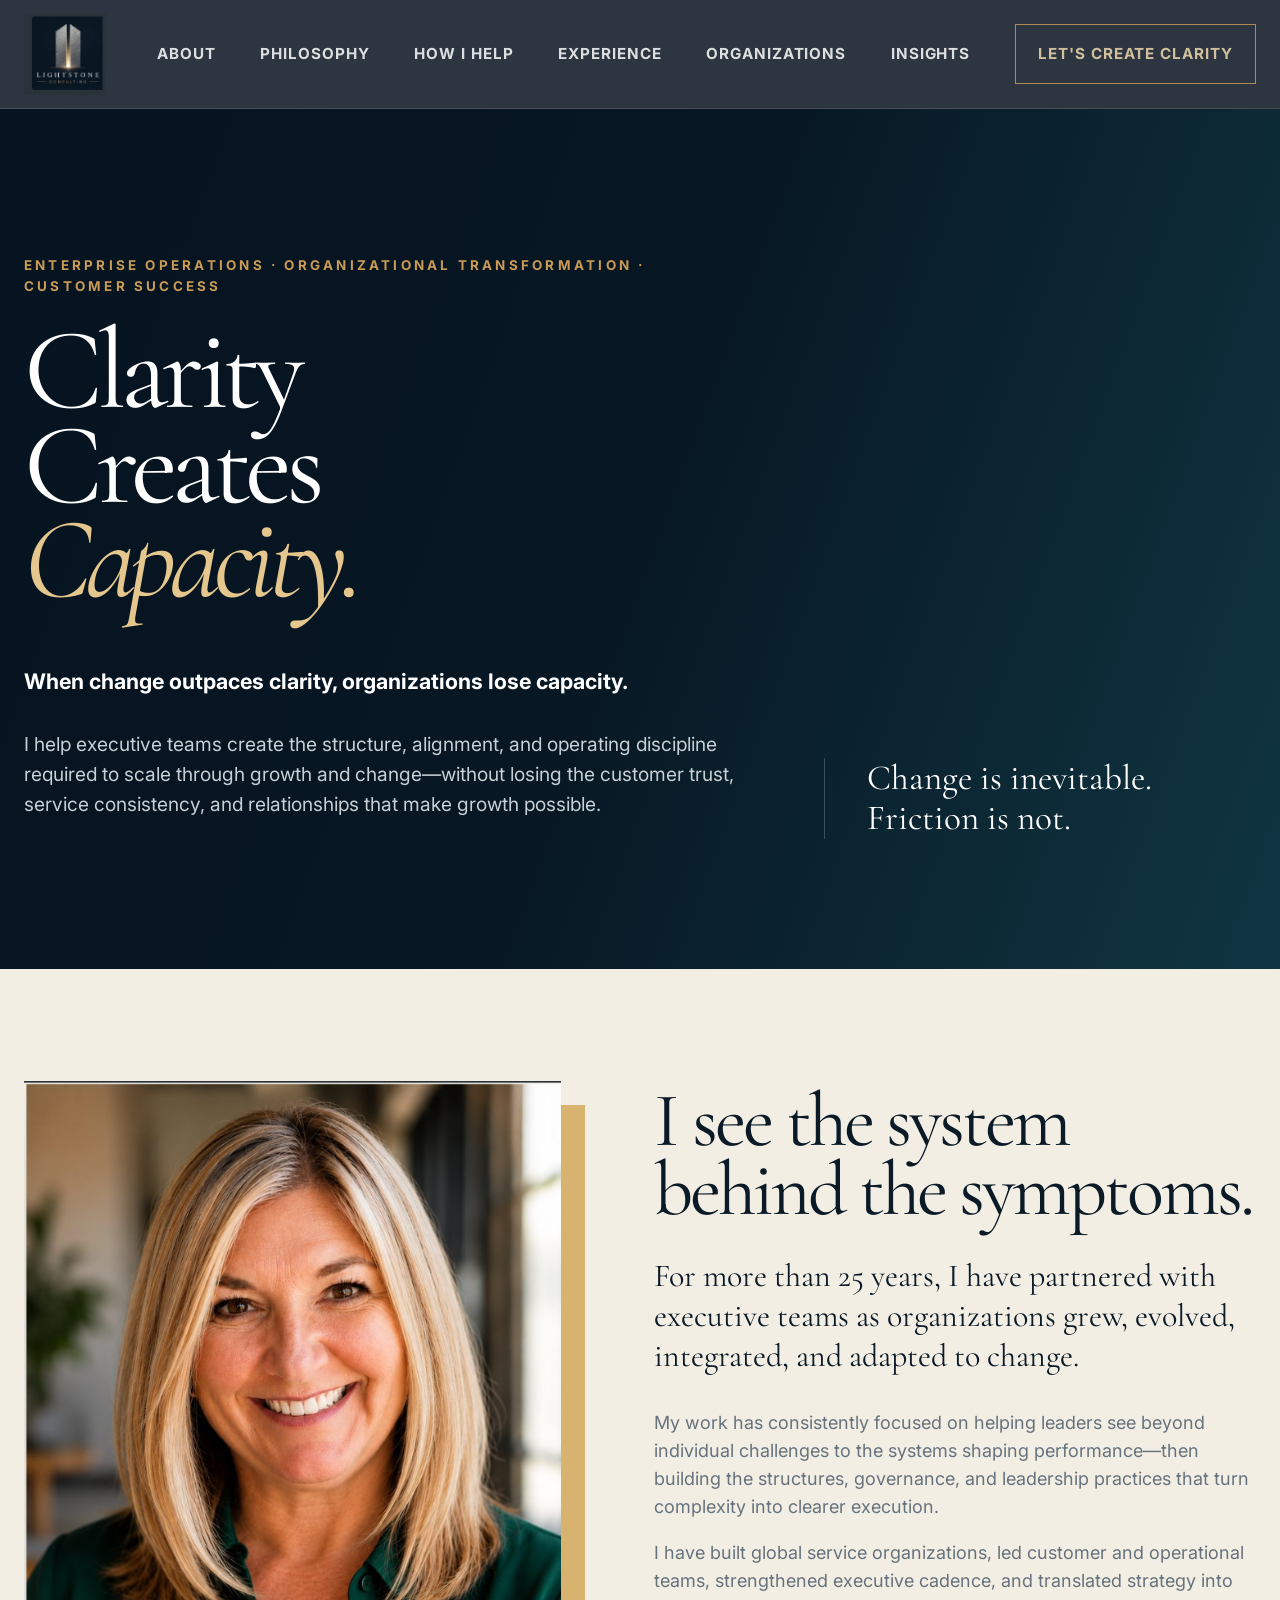
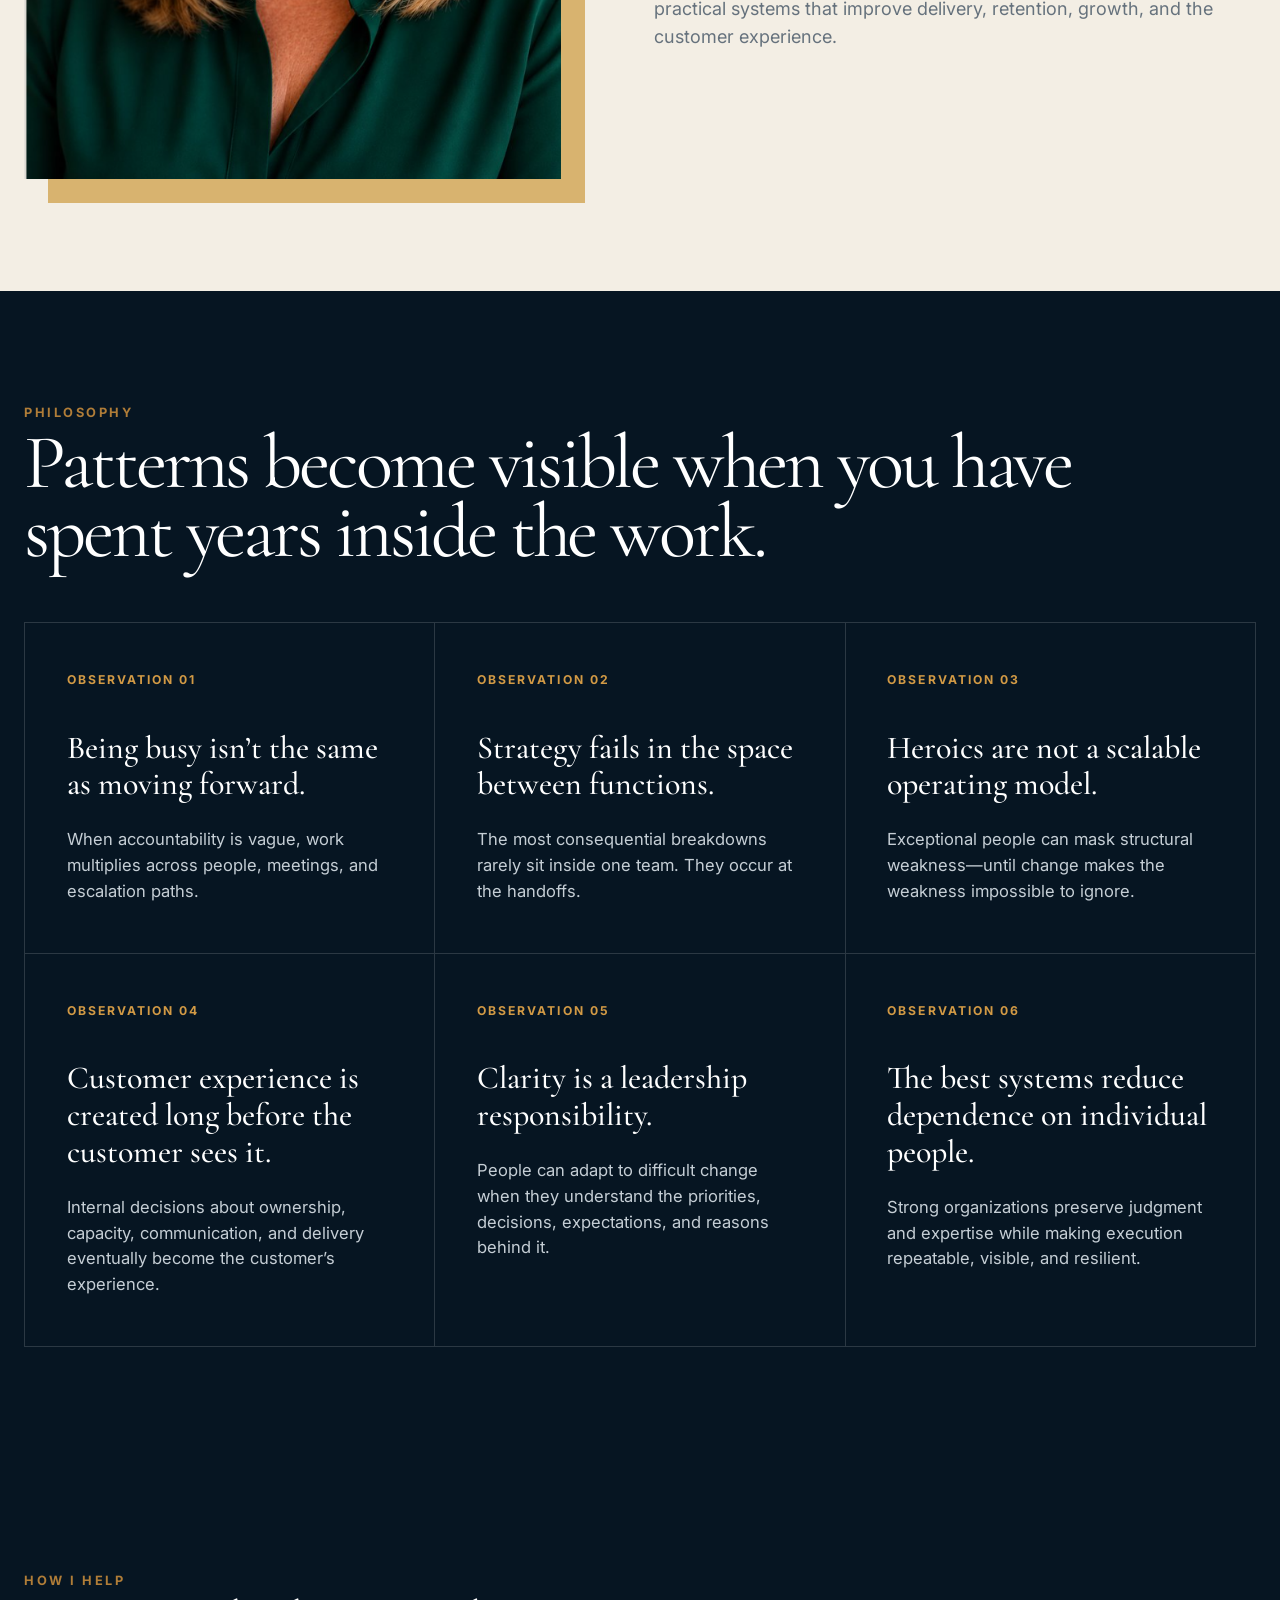
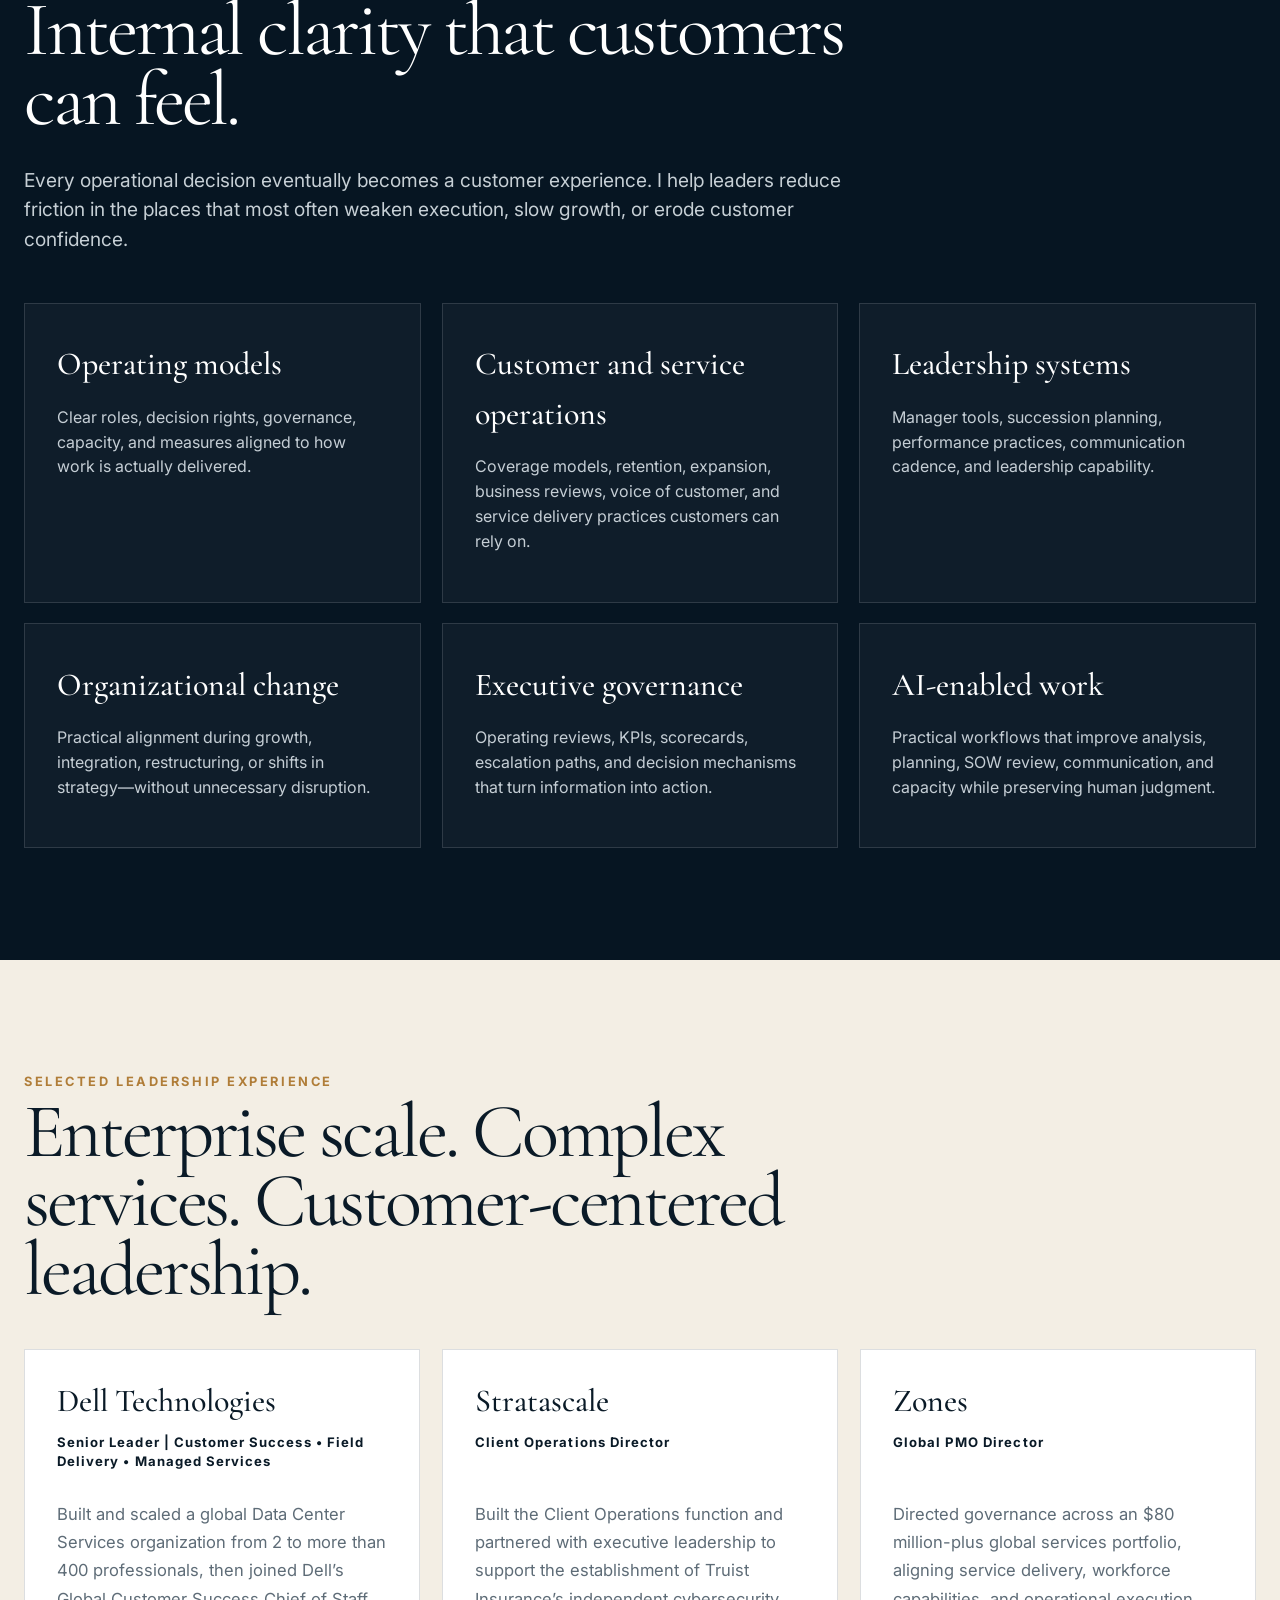
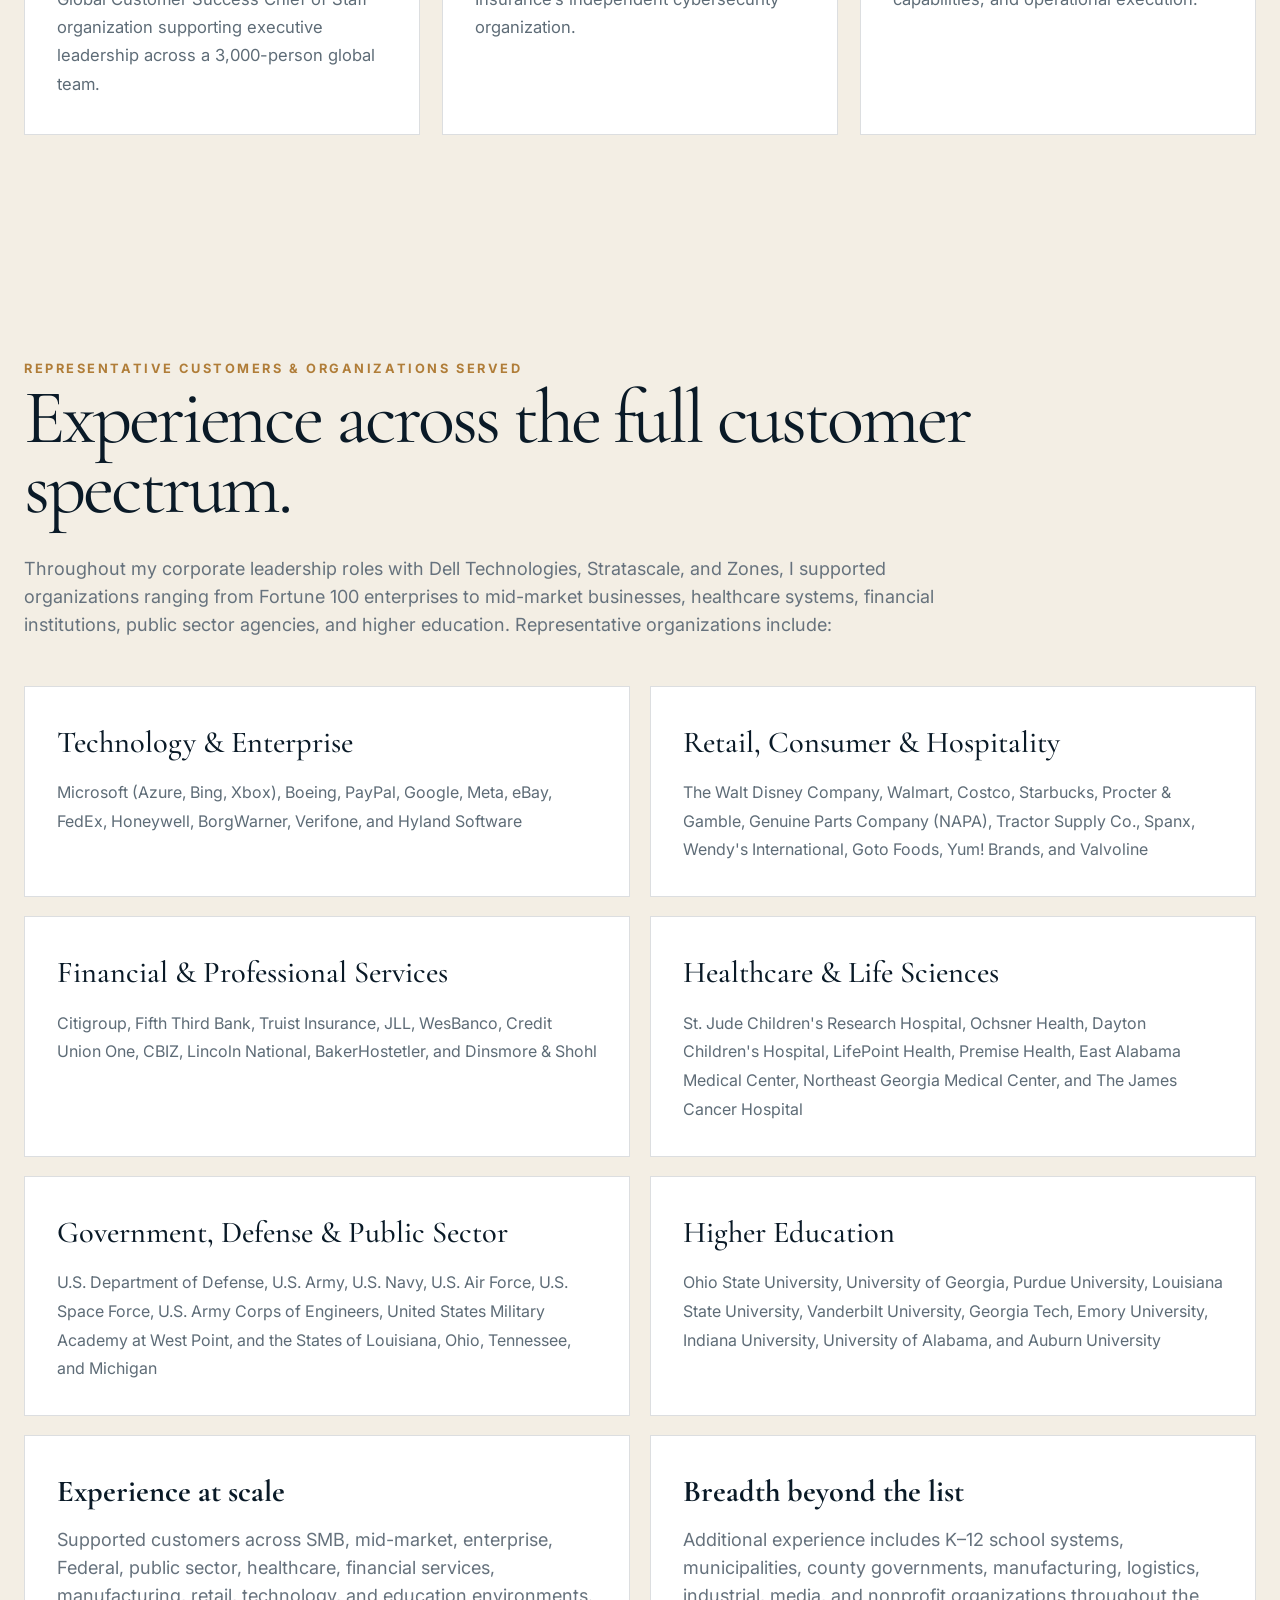
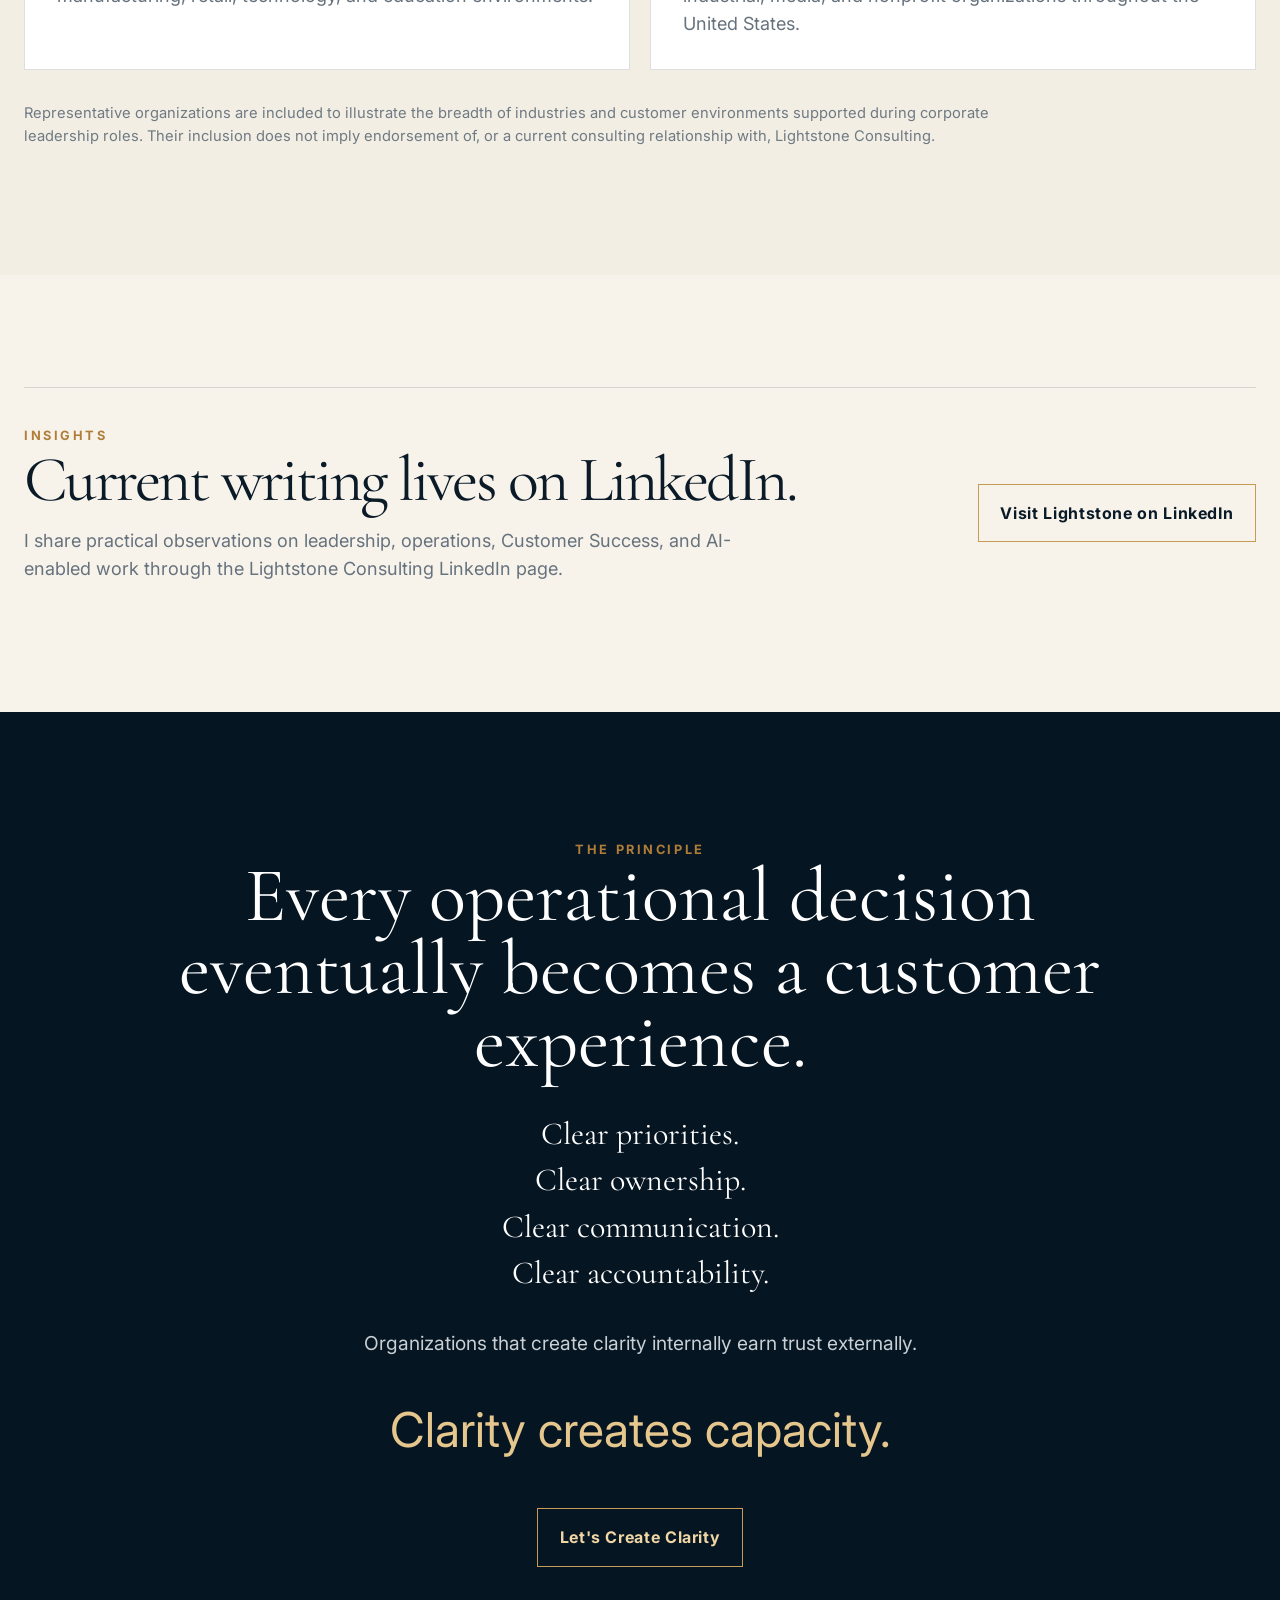
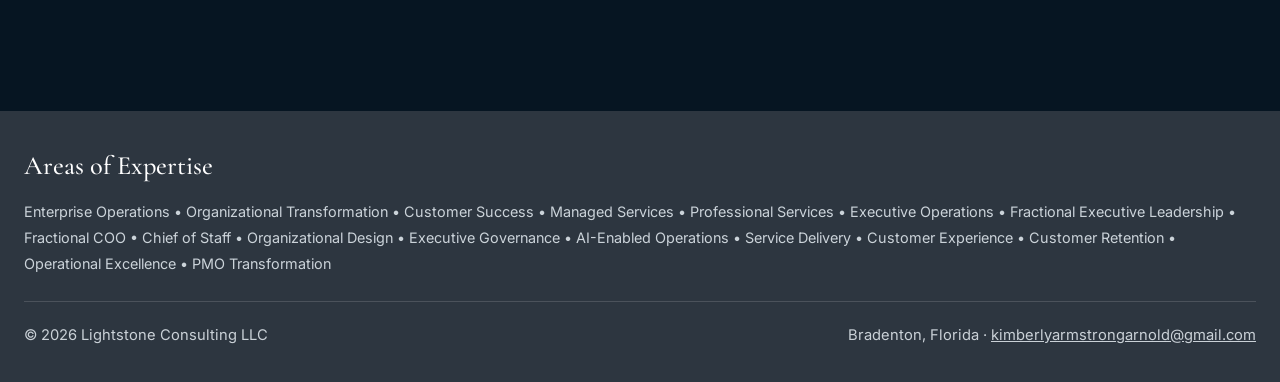
==== commit 8f787622: "Add files via upload" ====
--- a/index.html
+++ b/index.html
@@ -4,8 +4,105 @@
 <head>
 <meta charset="utf-8"/>
 <meta content="width=device-width, initial-scale=1" name="viewport"/>
-<meta content="Kim Arnold helps executive teams create clarity, strengthen operating models, and scale without losing customer trust." name="description"/>
-<title>Lightstone Consulting | Clarity Creates Capacity</title>
+<title>Kim Arnold | Enterprise Operations, Customer Success &amp; Organizational Transformation | Lightstone Consulting</title>
+<meta name="description" content="Kim Arnold and Lightstone Consulting partner with executive teams on enterprise operations, Customer Success, managed services, organizational transformation, fractional leadership, Chief of Staff support, customer retention, and sustainable growth."/>
+<meta name="author" content="Kim Arnold"/>
+<meta name="robots" content="index, follow, max-image-preview:large, max-snippet:-1, max-video-preview:-1"/>
+<link rel="canonical" href="https://lightstoneconsulting.net/"/>
+<meta name="theme-color" content="#061522"/>
+<meta name="application-name" content="Lightstone Consulting"/>
+<meta property="og:type" content="website"/>
+<meta property="og:site_name" content="Lightstone Consulting"/>
+<meta property="og:url" content="https://lightstoneconsulting.net/"/>
+<meta property="og:title" content="Kim Arnold | Enterprise Operations, Customer Success &amp; Organizational Transformation"/>
+<meta property="og:description" content="Executive advisory and fractional leadership across enterprise operations, Customer Success, managed services, Chief of Staff support, and organizational transformation."/>
+<meta name="twitter:card" content="summary"/>
+<meta name="twitter:title" content="Kim Arnold | Lightstone Consulting"/>
+<meta name="twitter:description" content="Enterprise Operations • Organizational Transformation • Customer Success"/>
+<script type="application/ld+json">
+{
+  "@context": "https://schema.org",
+  "@graph": [
+    {
+      "@type": "WebSite",
+      "@id": "https://lightstoneconsulting.net/#website",
+      "url": "https://lightstoneconsulting.net/",
+      "name": "Lightstone Consulting",
+      "alternateName": "Lightstone Consulting Operations",
+      "description": "Executive advisory and fractional leadership for enterprise operations, Customer Success, managed services, Chief of Staff support, and organizational transformation.",
+      "publisher": {"@id": "https://lightstoneconsulting.net/#organization"},
+      "inLanguage": "en-US"
+    },
+    {
+      "@type": ["Organization", "ProfessionalService"],
+      "@id": "https://lightstoneconsulting.net/#organization",
+      "name": "Lightstone Consulting",
+      "legalName": "Lightstone Consulting LLC",
+      "alternateName": ["Lightstone Consulting Operations", "Lightstone Operations Consulting"],
+      "url": "https://lightstoneconsulting.net/",
+      "email": "mailto:kimberlyarmstrongarnold@gmail.com",
+      "founder": {"@id": "https://lightstoneconsulting.net/#kim-arnold"},
+      "foundingDate": "2024",
+      "areaServed": "United States",
+      "address": {
+        "@type": "PostalAddress",
+        "addressLocality": "Bradenton",
+        "addressRegion": "FL",
+        "addressCountry": "US"
+      },
+      "knowsAbout": [
+        "Enterprise Operations",
+        "Customer Success",
+        "Managed Services",
+        "Professional Services",
+        "Organizational Transformation",
+        "Fractional Executive Leadership",
+        "Fractional COO",
+        "Chief of Staff",
+        "Executive Advisory",
+        "Operating Model Design",
+        "Executive Governance",
+        "Service Delivery",
+        "Customer Retention",
+        "Customer Growth",
+        "Organizational Design",
+        "Leadership Development",
+        "AI-Enabled Operations",
+        "PMO Transformation"
+      ],
+      "sameAs": [
+        "https://www.linkedin.com/company/https-lightstoneconsulting.net-/",
+        "https://www.linkedin.com/in/kimberly-m-arnold"
+      ]
+    },
+    {
+      "@type": "Person",
+      "@id": "https://lightstoneconsulting.net/#kim-arnold",
+      "name": "Kim Arnold",
+      "url": "https://lightstoneconsulting.net/",
+      "jobTitle": "Enterprise Operations, Customer Success and Organizational Transformation Executive",
+      "worksFor": {"@id": "https://lightstoneconsulting.net/#organization"},
+      "sameAs": ["https://www.linkedin.com/in/kimberly-m-arnold"],
+      "knowsAbout": [
+        "Enterprise Operations",
+        "Customer Success",
+        "Chief of Staff",
+        "Managed Services",
+        "Organizational Transformation",
+        "Fractional Leadership",
+        "Executive Operations",
+        "Operational Excellence",
+        "Customer Experience",
+        "Customer Retention",
+        "Executive Governance",
+        "Organizational Design",
+        "Service Delivery",
+        "AI-Enabled Operations"
+      ]
+    }
+  ]
+}
+</script>
 <link href="https://fonts.googleapis.com" rel="preconnect"/>
 <link crossorigin="" href="https://fonts.gstatic.com" rel="preconnect"/>
 <link href="https://fonts.googleapis.com/css2?family=Cormorant+Garamond:ital,wght@0,400;0,500;0,600;1,400;1,500&amp;family=Inter:wght@400;500;600;700&amp;display=swap" rel="stylesheet"/>
@@ -32,7 +129,7 @@
 .experience-cards{display:grid;grid-template-columns:repeat(3,1fr);gap:1.35rem;margin-top:2.8rem}.experience-card{display:flex;flex-direction:column;min-height:310px;padding:2.1rem 2rem 2.25rem;border:1px solid var(--line);background:#fff}.experience-card h3{font-family:'Cormorant Garamond',Georgia,serif;font-size:2rem;font-weight:500;line-height:1.05;margin:0 0 1rem}.experience-card .role{min-height:2.8rem;color:var(--gold-dark);font-size:.82rem;font-weight:700;letter-spacing:.08em;line-height:1.45;text-transform:none;margin-bottom:1.35rem}.experience-card p{margin:0;color:#5e6c77;font-size:1.04rem;line-height:1.7}@media(max-width:900px){.experience-cards{grid-template-columns:1fr}.experience-card{min-height:0}.experience-card .role{min-height:0}} .principles{display:grid;grid-template-columns:repeat(2,1fr);gap:1.3rem;margin-top:2.6rem} .principle{padding:2rem;border:1px solid var(--line);background:#fff} .principle h3{font-family:'Cormorant Garamond',Georgia,serif;font-size:1.9rem;margin:0 0 .6rem}
 .final{text-align:center;padding:8rem 0} .final h2{font-family:'Cormorant Garamond',Georgia,serif;font-size:clamp(3.6rem,6vw,6.5rem);font-weight:400;line-height:.95;max-width:960px;margin:0 auto 2rem} .final-lines{font-family:'Cormorant Garamond',Georgia,serif;font-size:2rem;line-height:1.45} .final-strong{color:var(--gold);font-size:3rem;margin-top:2.2rem}
 .insights{display:flex;justify-content:space-between;gap:2rem;align-items:center;border-top:1px solid var(--line);padding-top:2.4rem} .btn{display:inline-block;text-decoration:none;border:1px solid var(--gold2);padding:1rem 1.35rem;font-weight:700;letter-spacing:.04em}
-footer{background:#2d3640;color:#fff;padding:2rem 0} .foot{display:flex;justify-content:space-between;gap:1rem;flex-wrap:wrap;color:#cad1d7;font-size:.92rem}
+footer{background:#2d3640;color:#fff;padding:2.2rem 0} .expertise-footer{padding-bottom:1.5rem;margin-bottom:1.4rem;border-bottom:1px solid rgba(255,255,255,.14)} .expertise-footer h2{margin:0 0 .75rem;font-family:'Cormorant Garamond',Georgia,serif;font-size:1.65rem;font-weight:500;color:#fff} .expertise-footer p{margin:0;color:#cbd3d9;font-size:.9rem;line-height:1.8} .foot{display:flex;justify-content:space-between;gap:1rem;flex-wrap:wrap;color:#cad1d7;font-size:.92rem}
 
 .observations{display:grid;grid-template-columns:repeat(3,1fr);margin-top:3.5rem;border-top:1px solid rgba(255,255,255,.15);border-left:1px solid rgba(255,255,255,.15)}
 .observation{padding:3rem 2.6rem;min-height:300px;border-right:1px solid rgba(255,255,255,.15);border-bottom:1px solid rgba(255,255,255,.15)}
@@ -51,7 +148,7 @@
 </style>
 </head>
 <body>
-<header><div class="wrap nav"><a href="#top"><img alt="Lightstone Consulting logo" class="logo" src="[data-uri]"/></a><nav class="links" aria-label="Primary navigation"><a href="#about">About</a><a href="#philosophy">Philosophy</a><a href="#help">How I Help</a><a href="#experience">Experience</a><a href="#organizations">Organizations</a><a href="#insights">Insights</a><a class="cta" href="#contact">Let's Create Clarity</a></nav></div></header>
+<header><div class="wrap nav"><a href="#top" aria-label="Lightstone Consulting home"><img alt="Lightstone Consulting logo" class="logo" src="[data-uri]"/></a><nav class="links" aria-label="Primary navigation"><a href="#about">About</a><a href="#philosophy">Philosophy</a><a href="#help">How I Help</a><a href="#experience">Experience</a><a href="#organizations">Organizations</a><a href="#insights">Insights</a><a class="cta" href="#contact">Let's Create Clarity</a></nav></div></header>
 <main id="top">
 <section class="hero"><div class="wrap hero-grid"><div><div class="eyebrow">Enterprise Operations · Organizational Transformation · Customer Success</div><h1>Clarity<br/>Creates<br/><em>Capacity.</em></h1><div class="hero-sub">When change outpaces clarity, organizations lose capacity.</div><p class="hero-copy">I help executive teams create the structure, alignment, and operating discipline required to scale through growth and change—without losing the customer trust, service consistency, and relationships that make growth possible.</p></div><div class="quote">Change is inevitable.<br/>Friction is not.</div></div></section><section class="section cream" id="about"><div class="wrap about-grid"><div><img alt="Kim Arnold" class="portrait" src="[data-uri]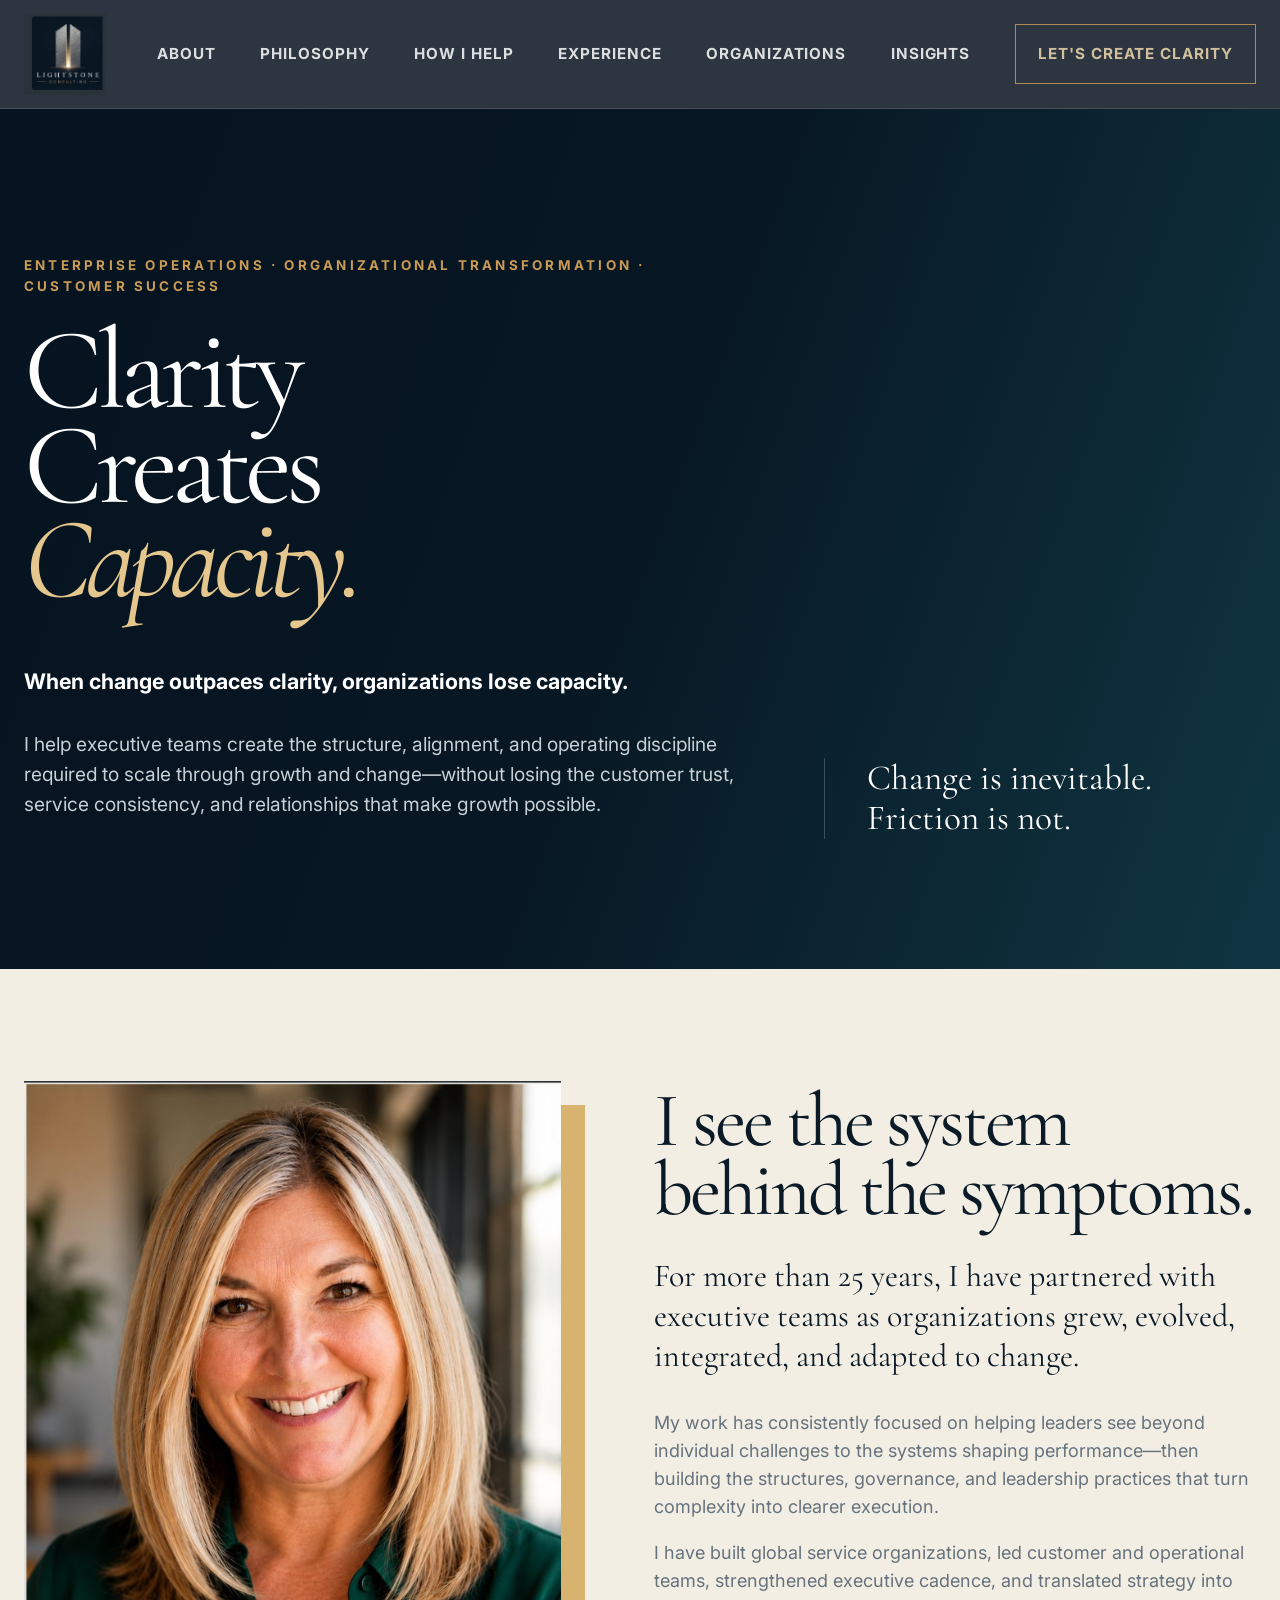
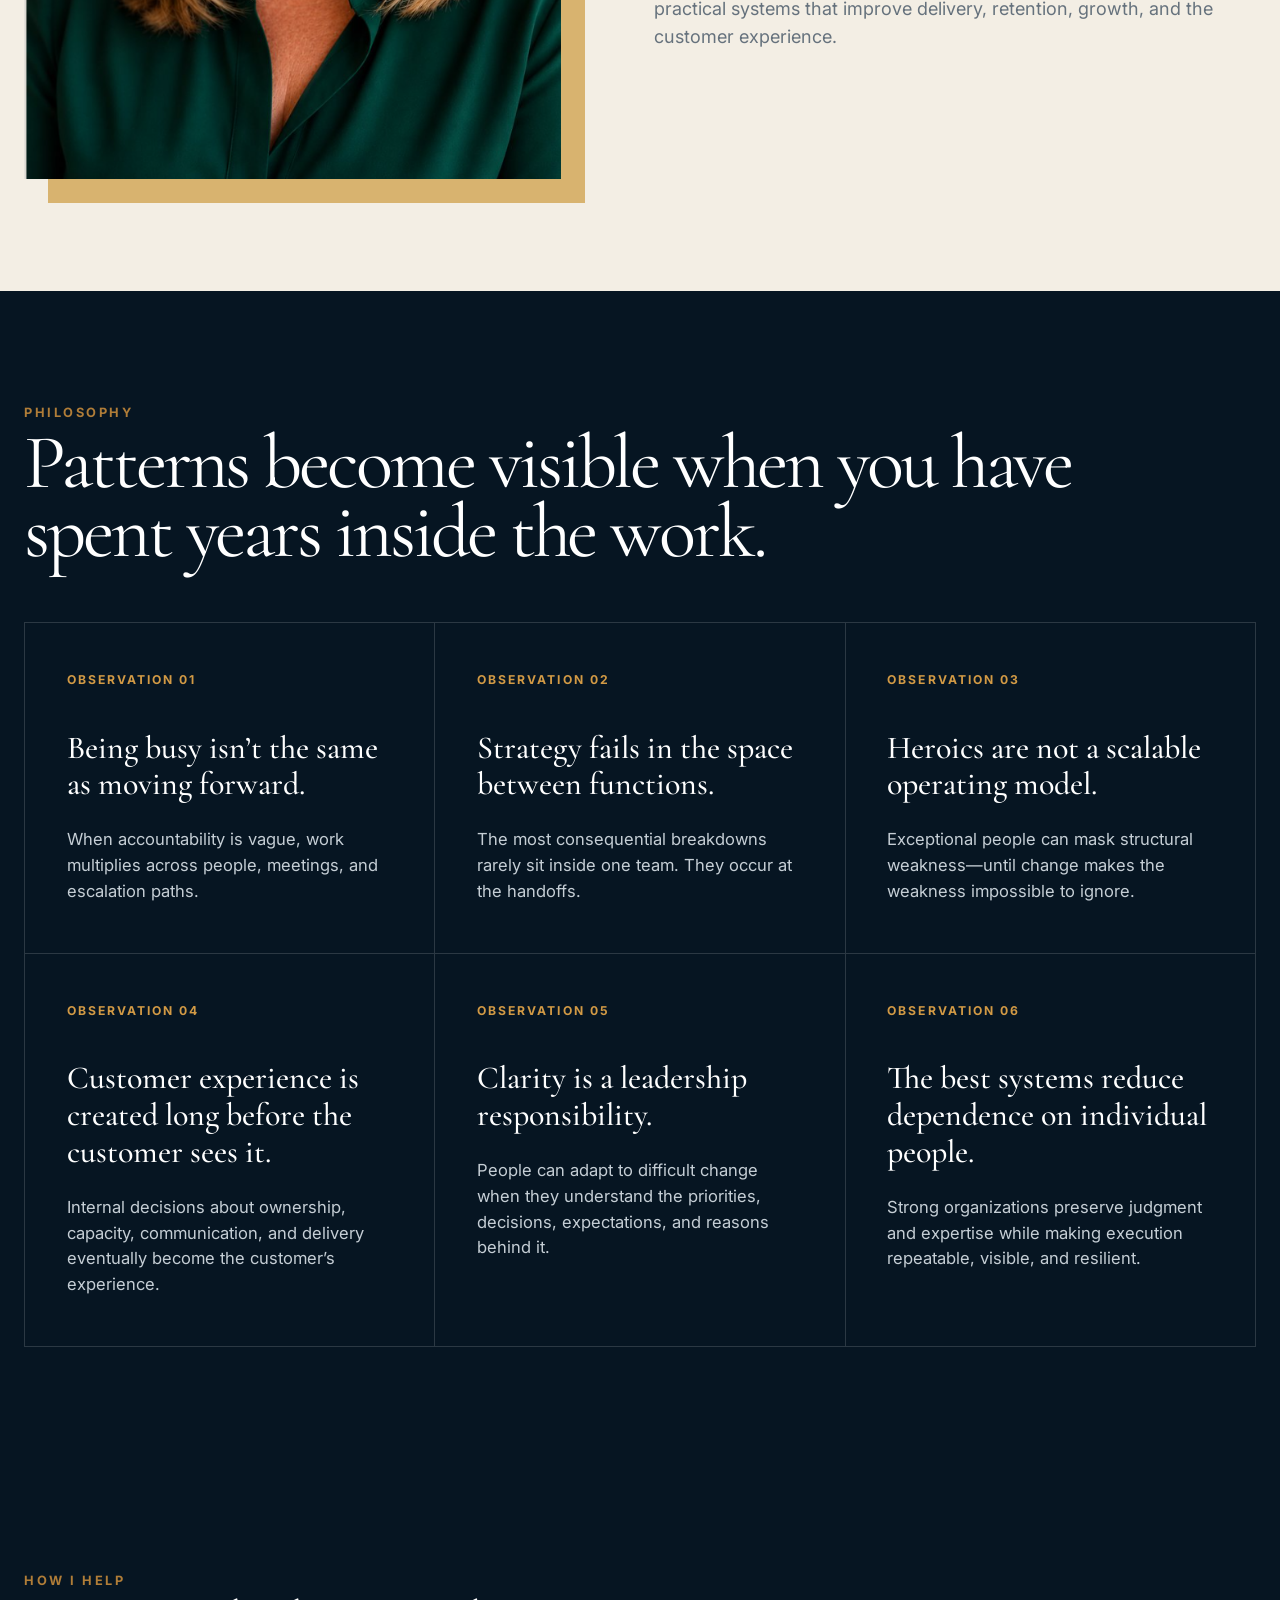
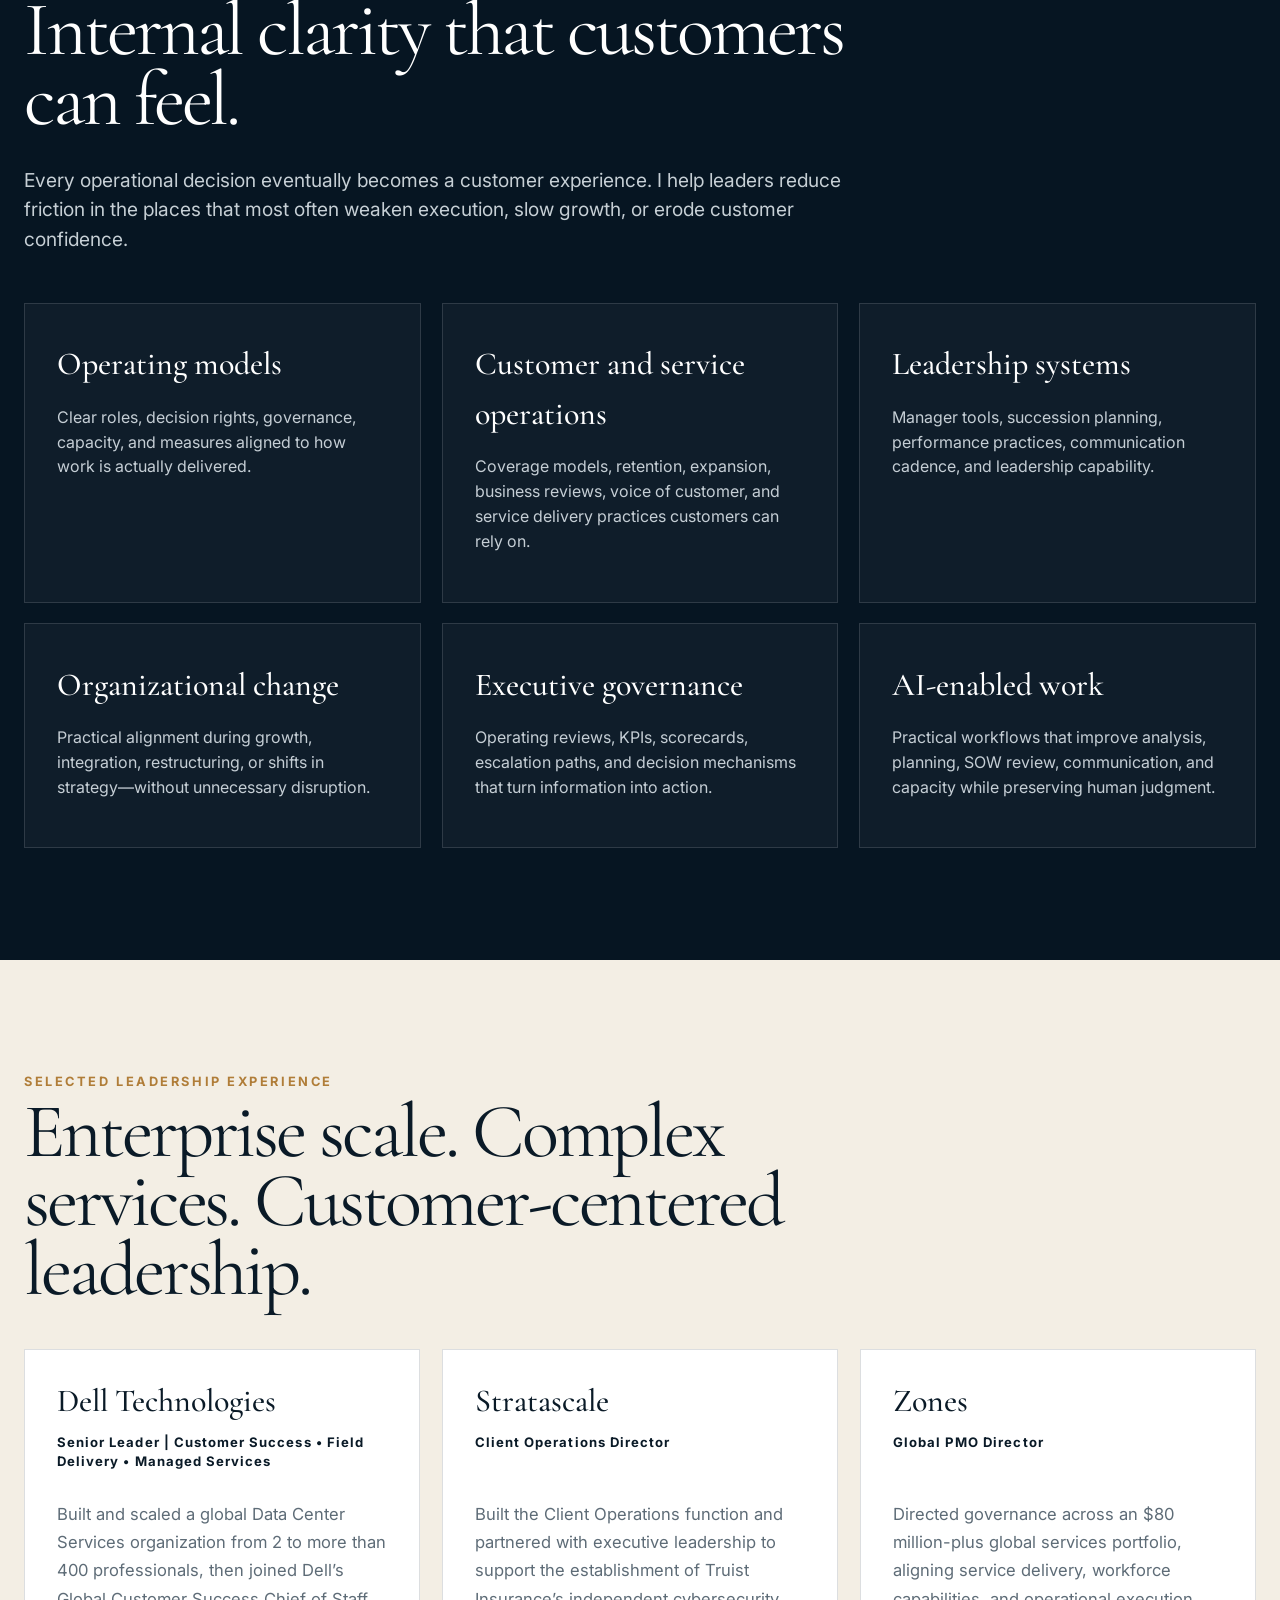
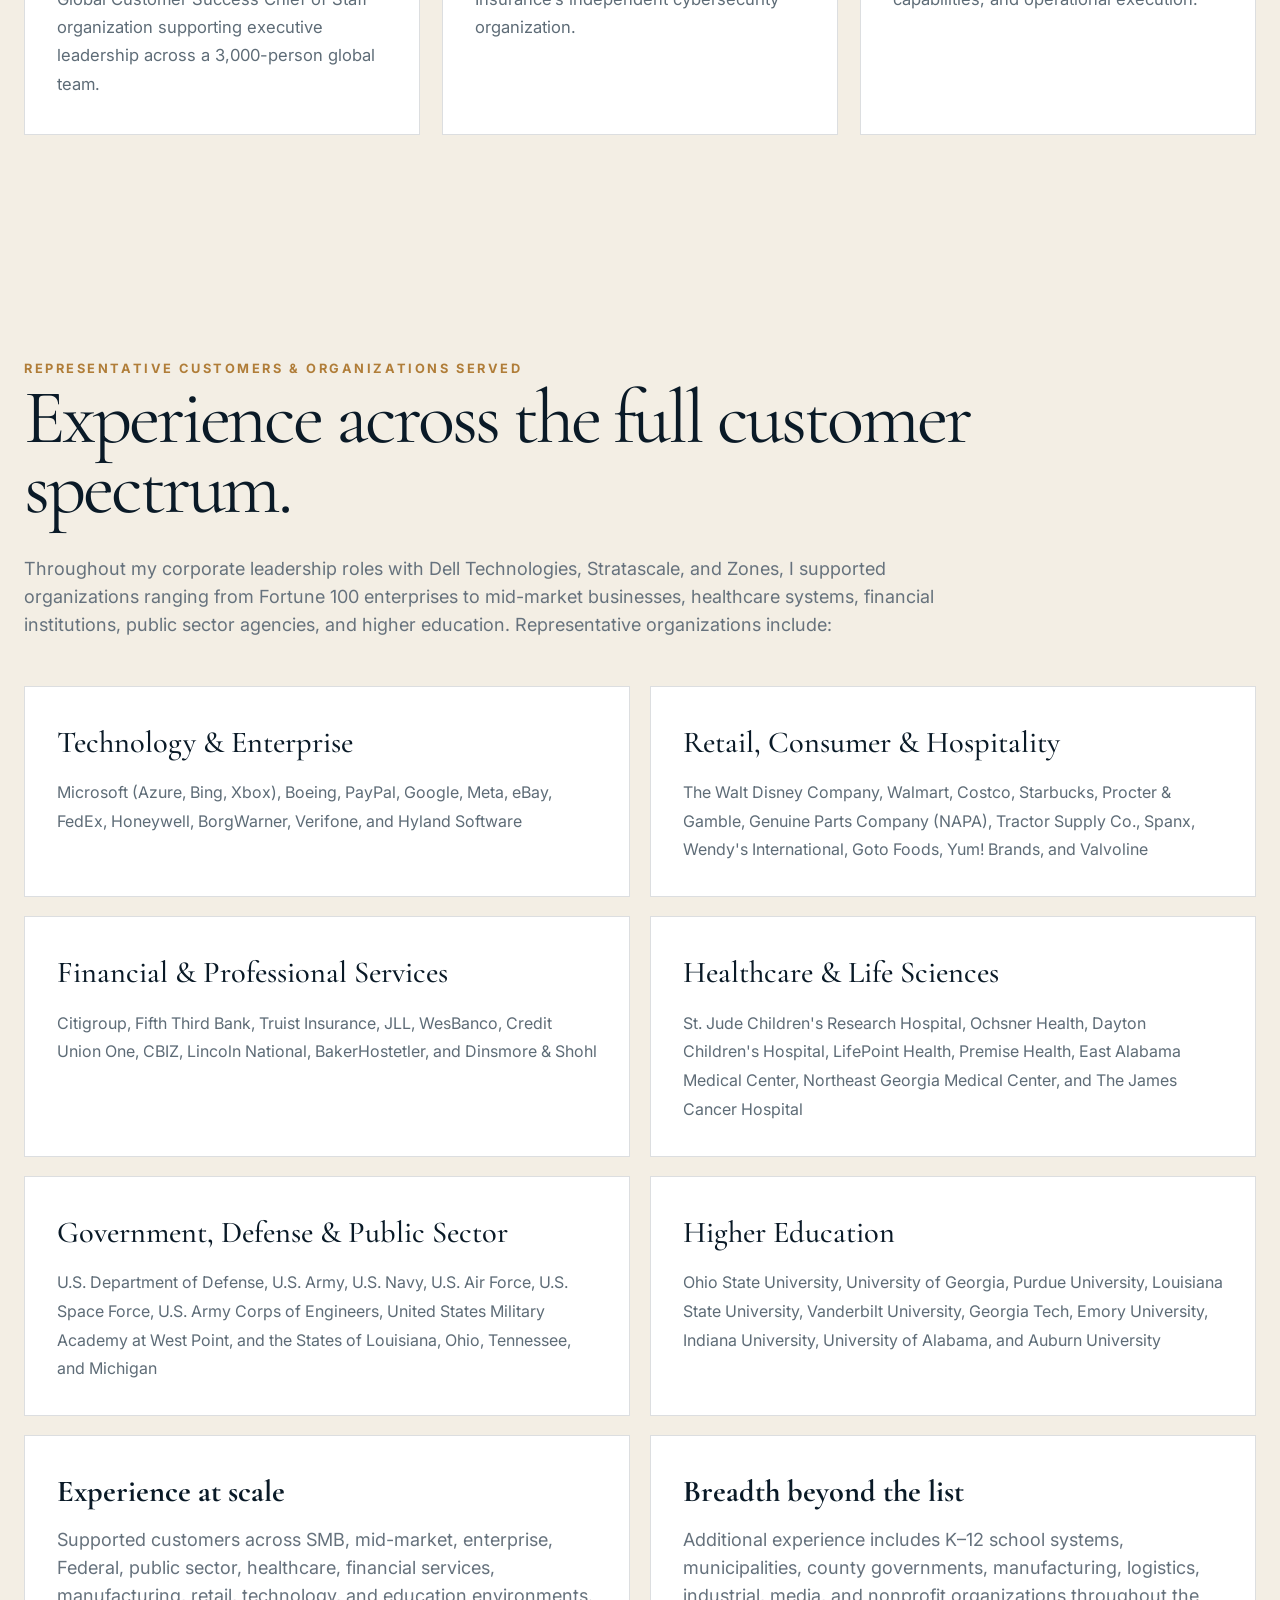
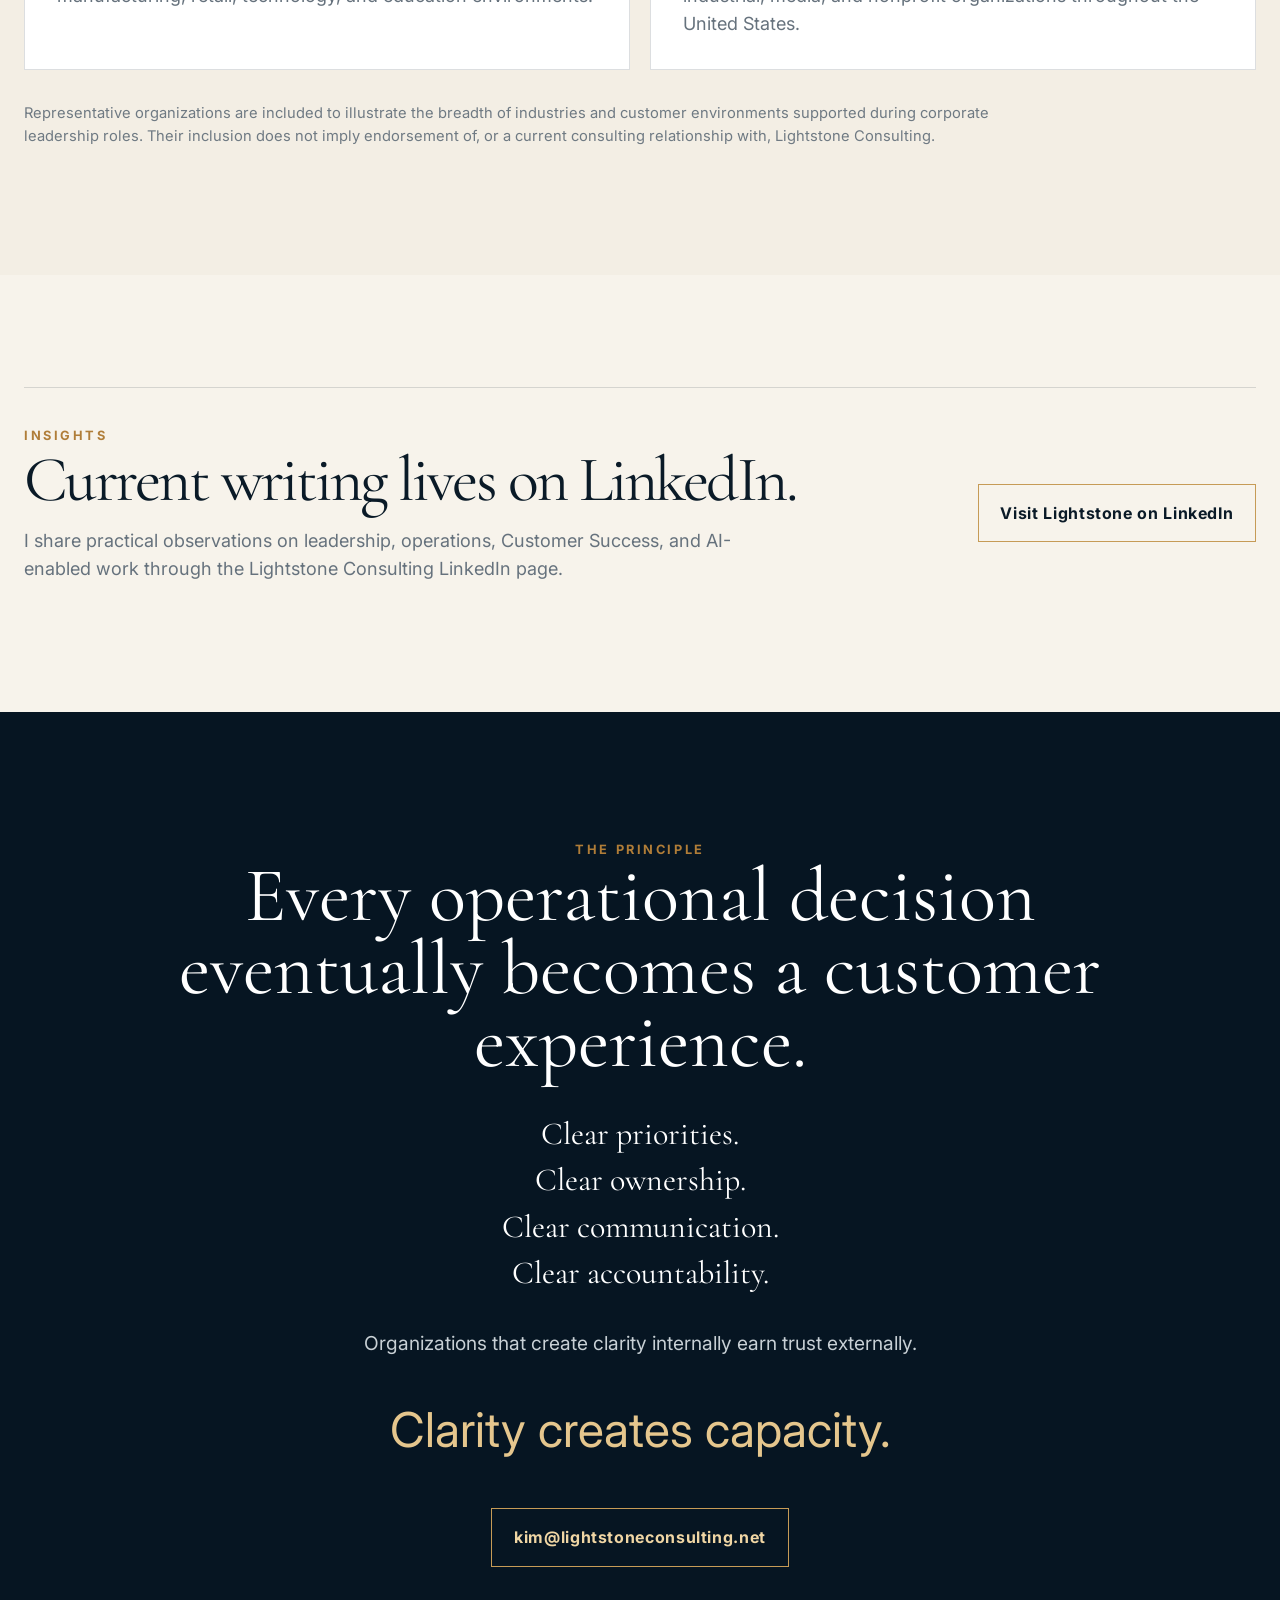
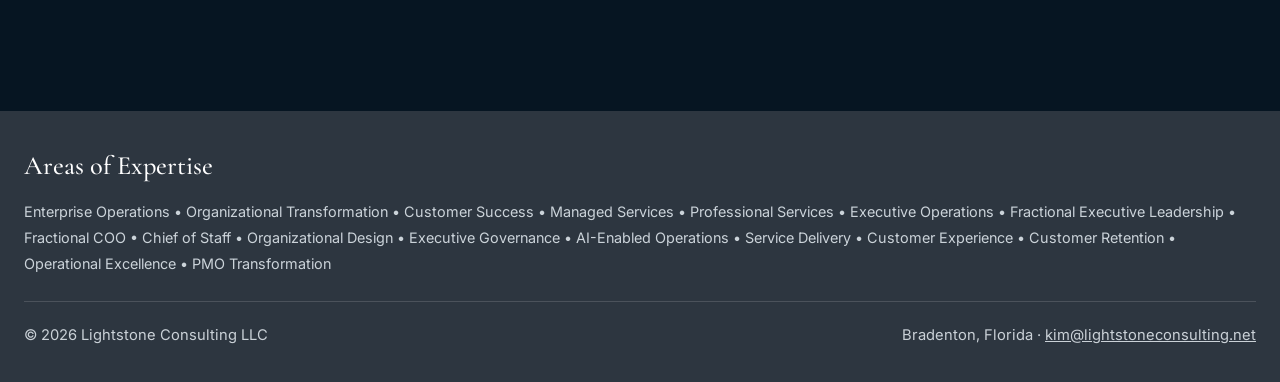
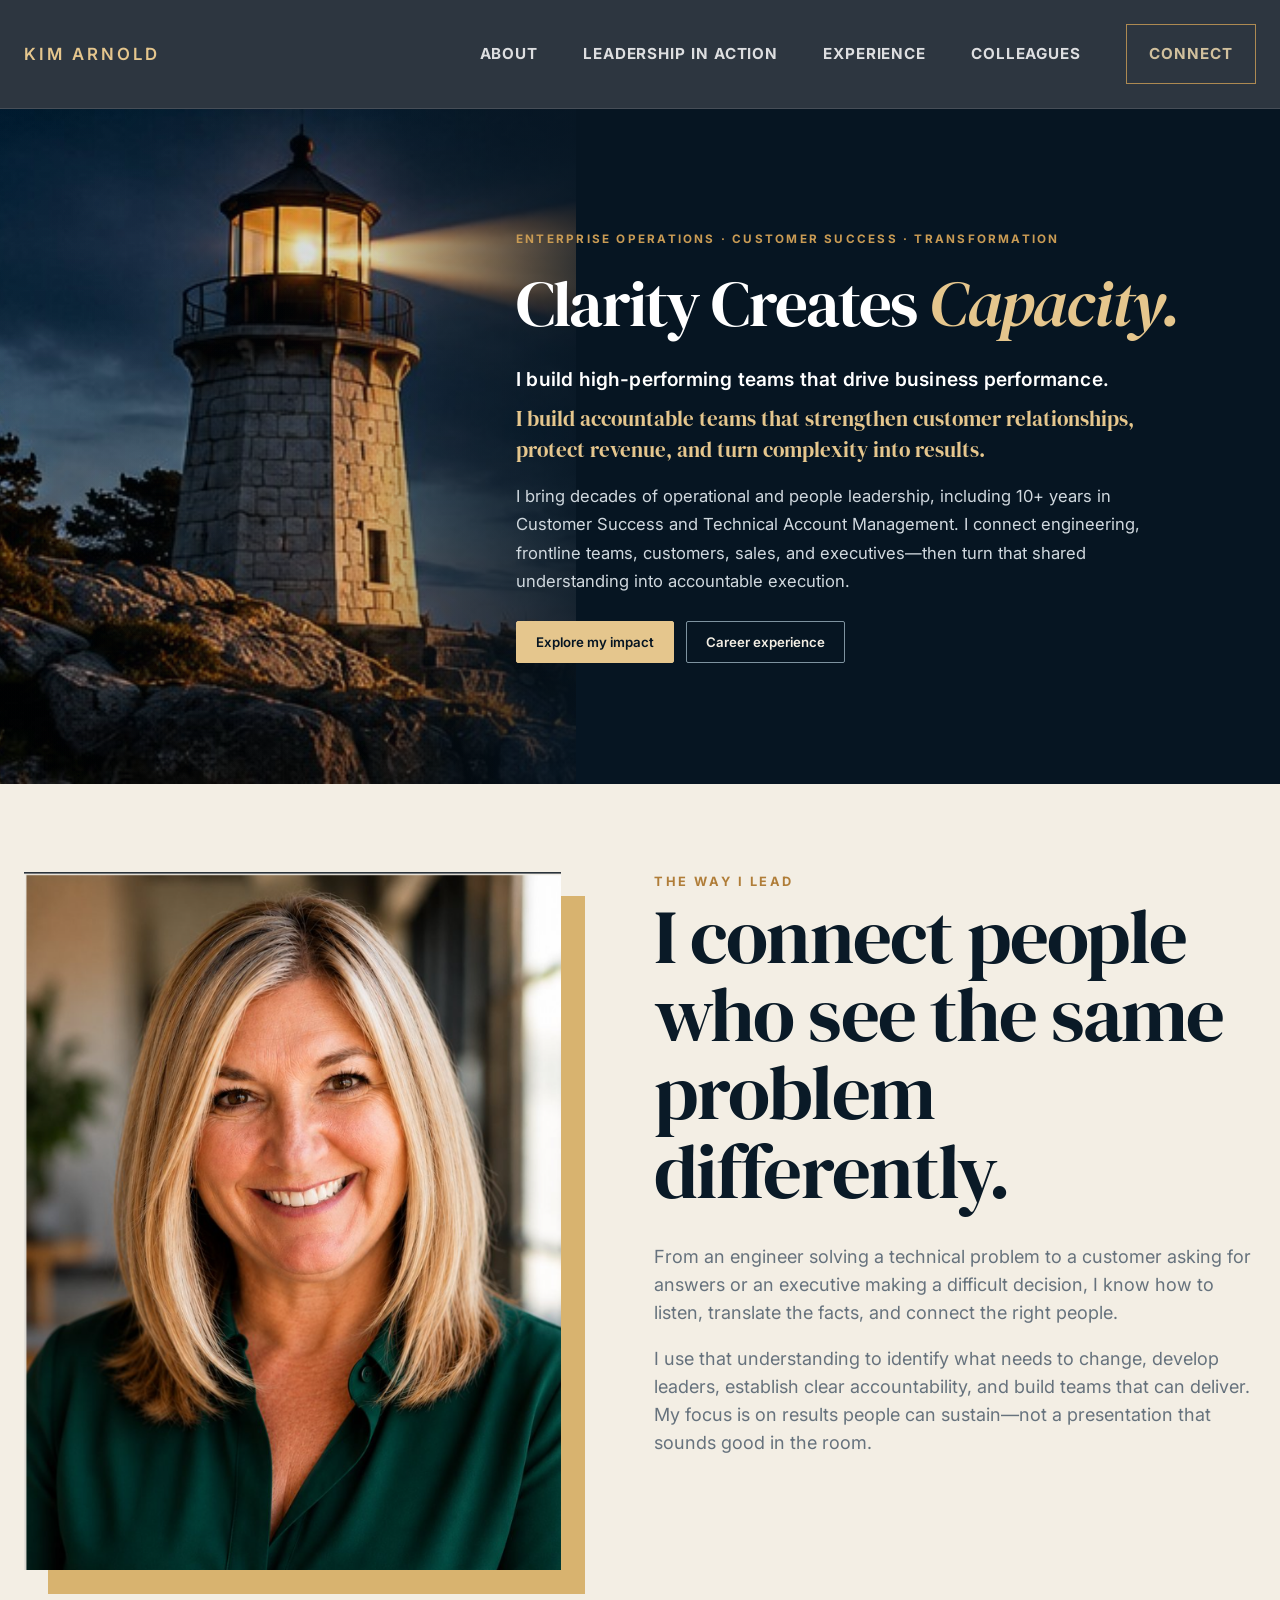
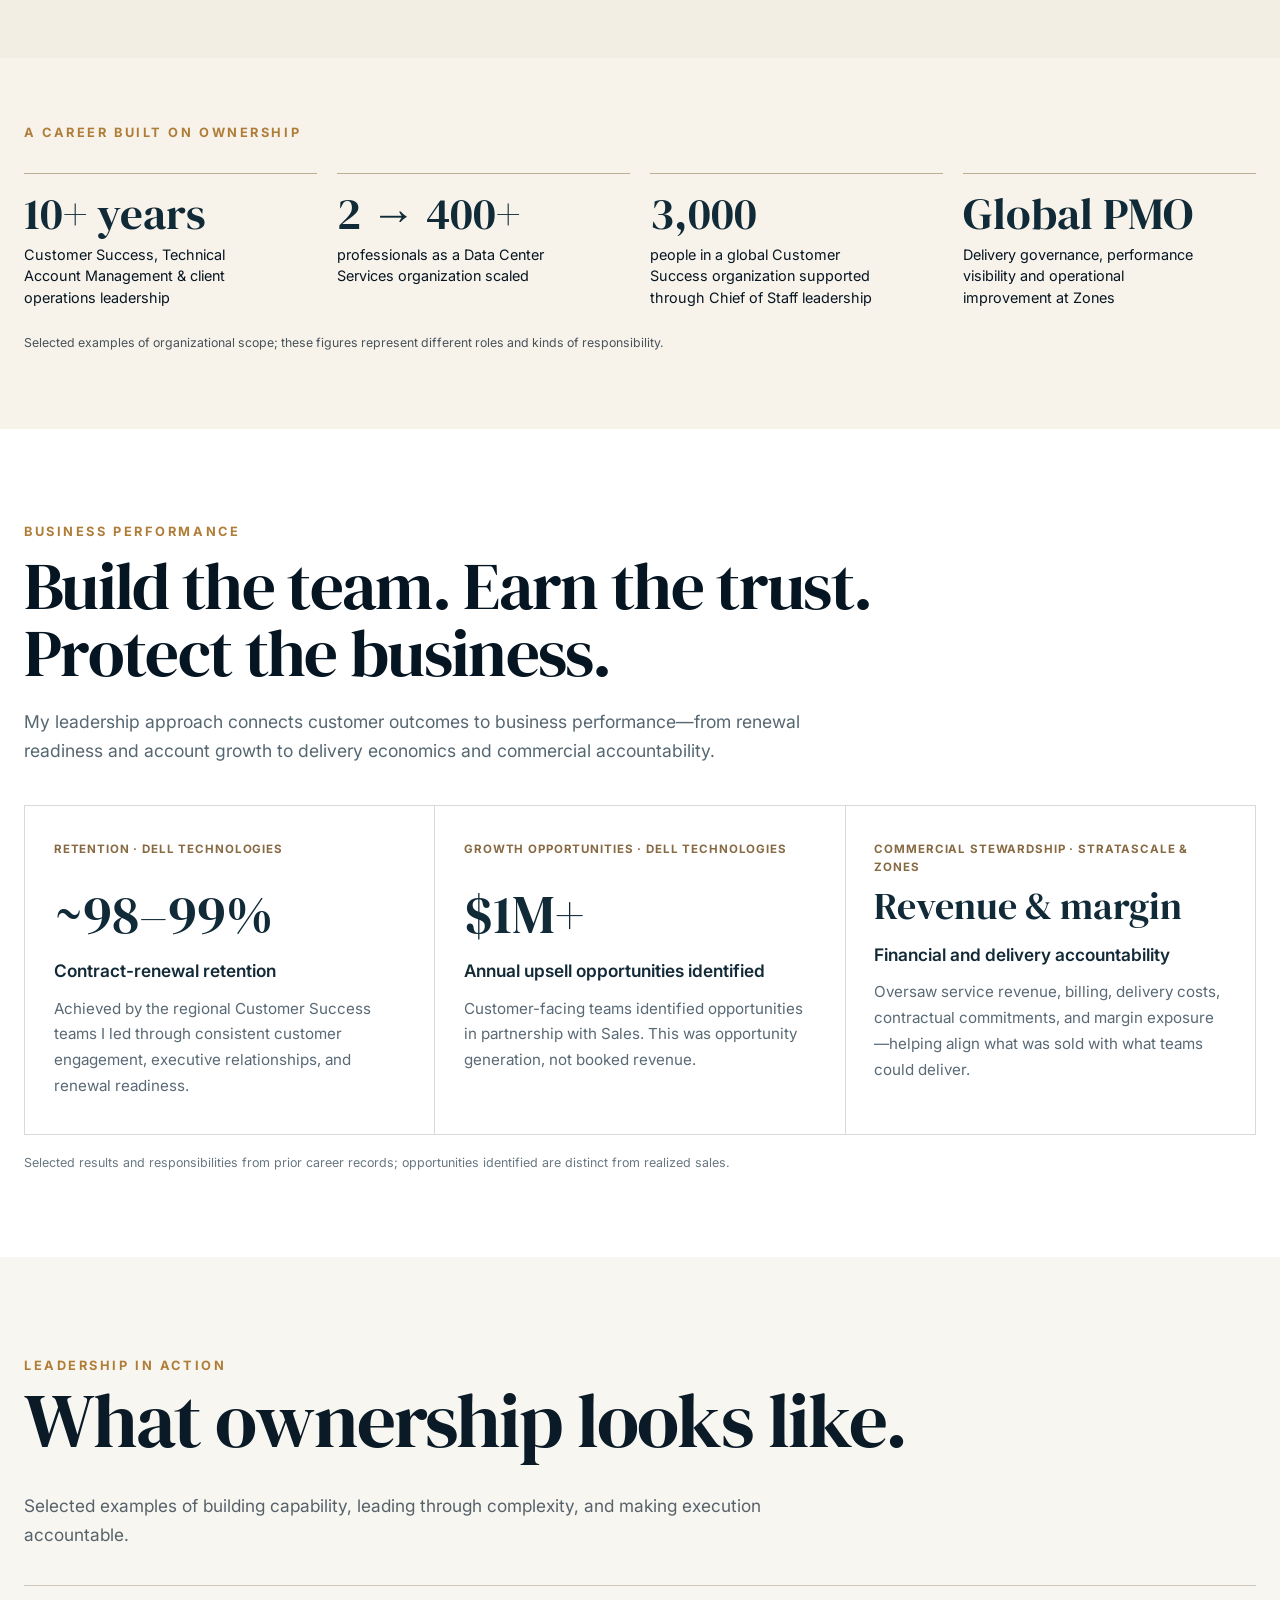
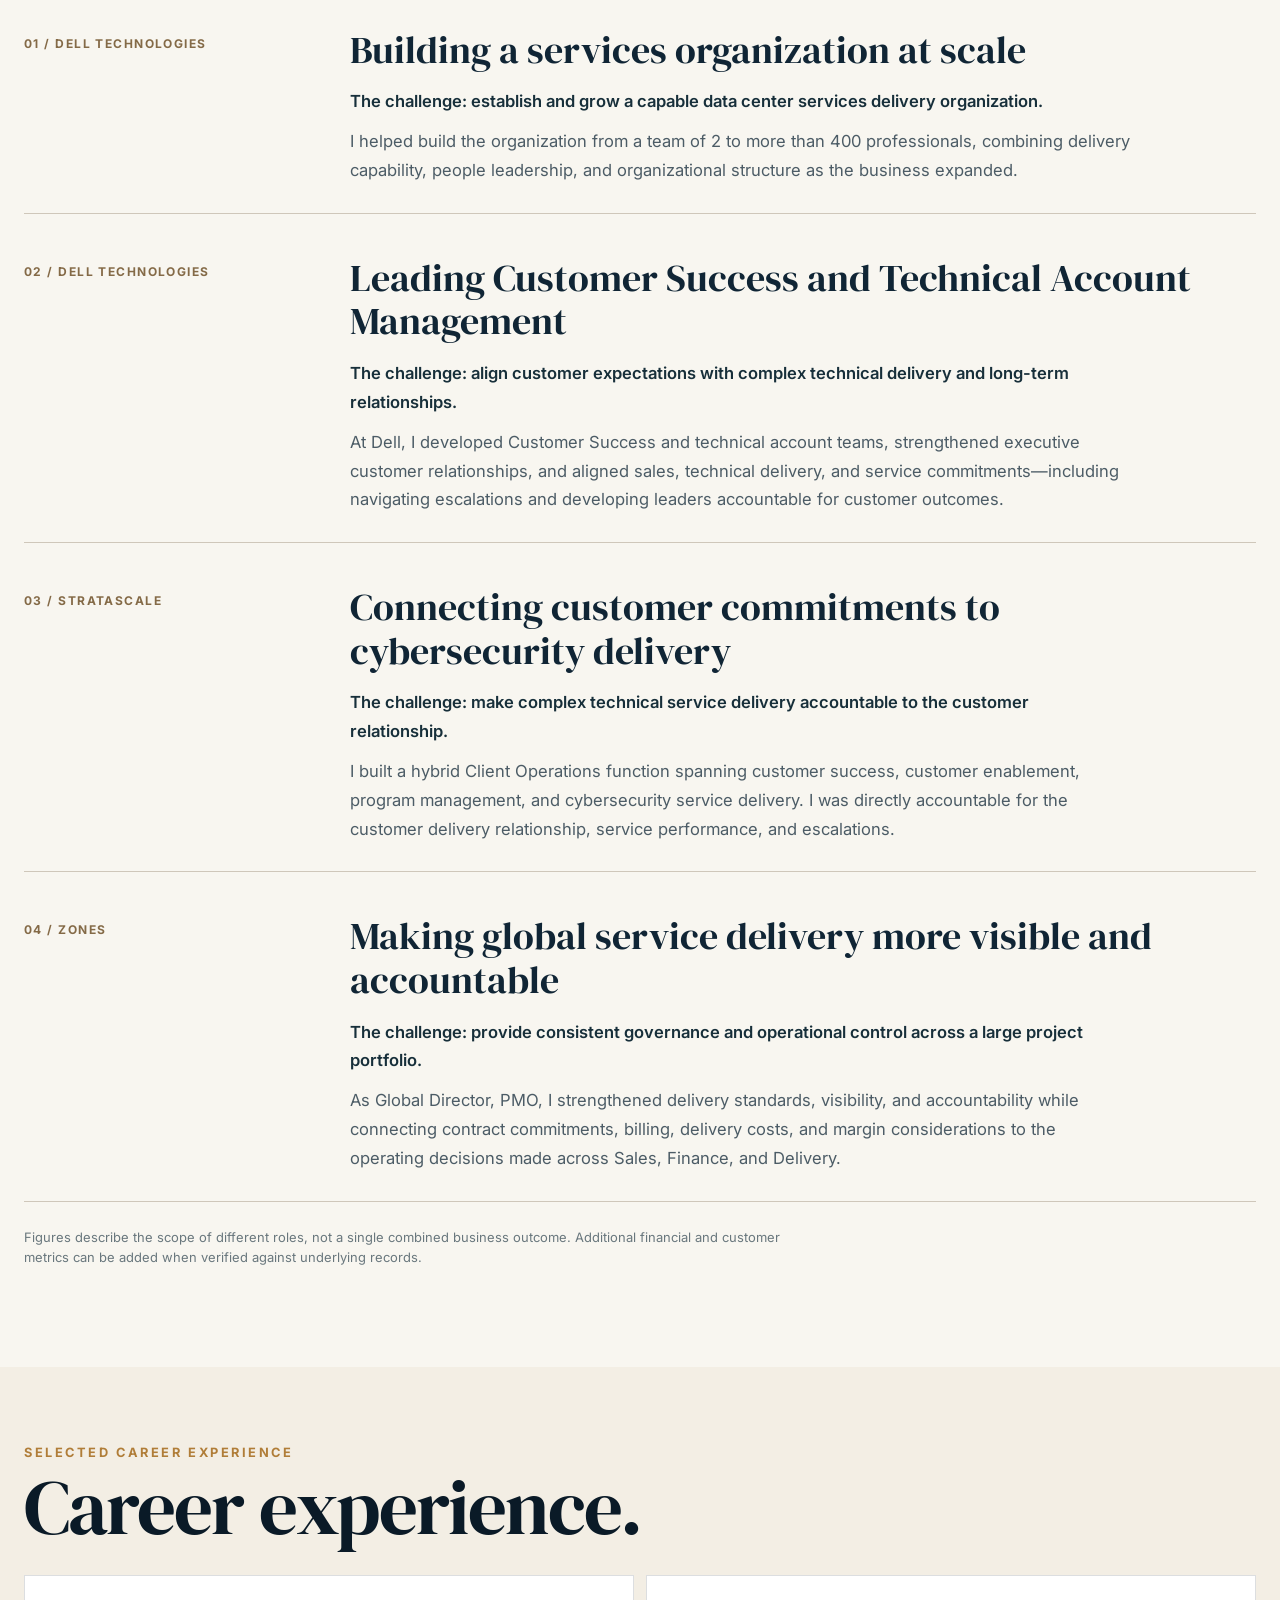
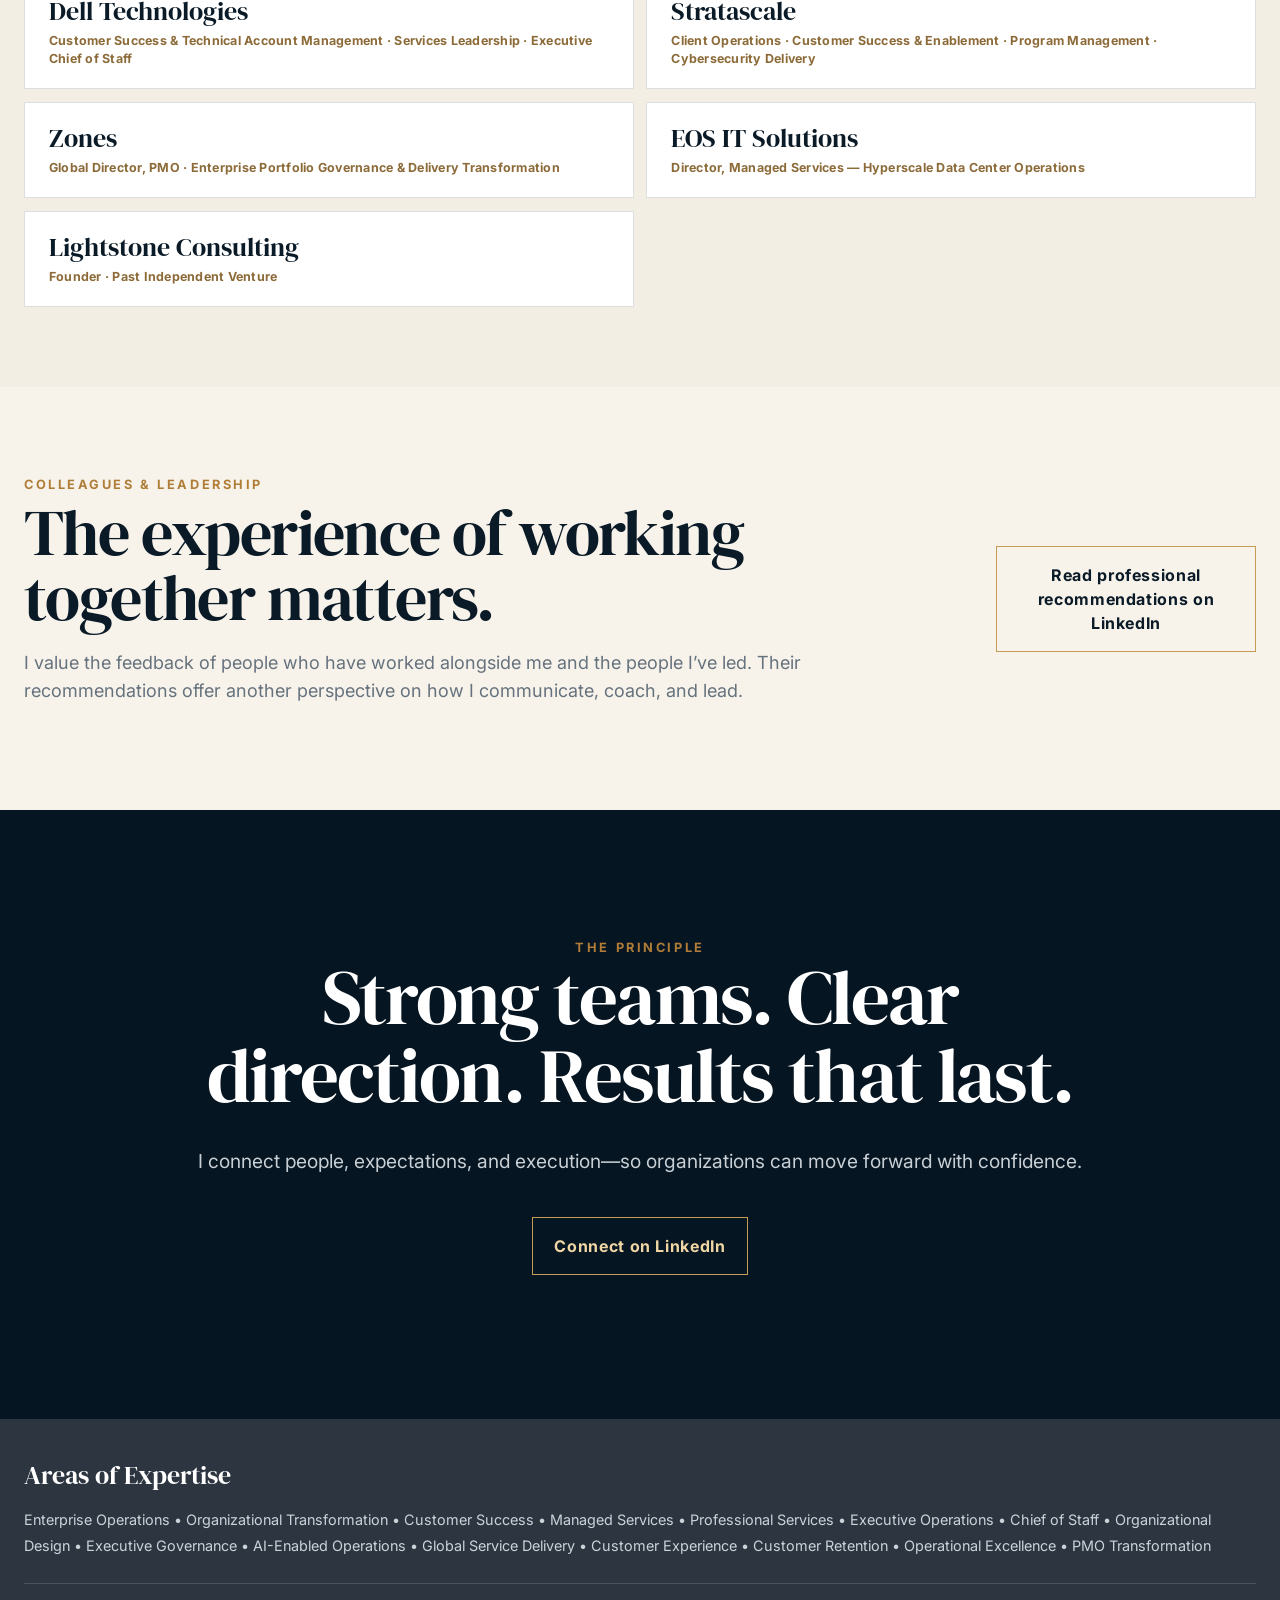
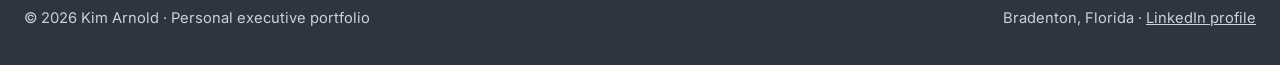
